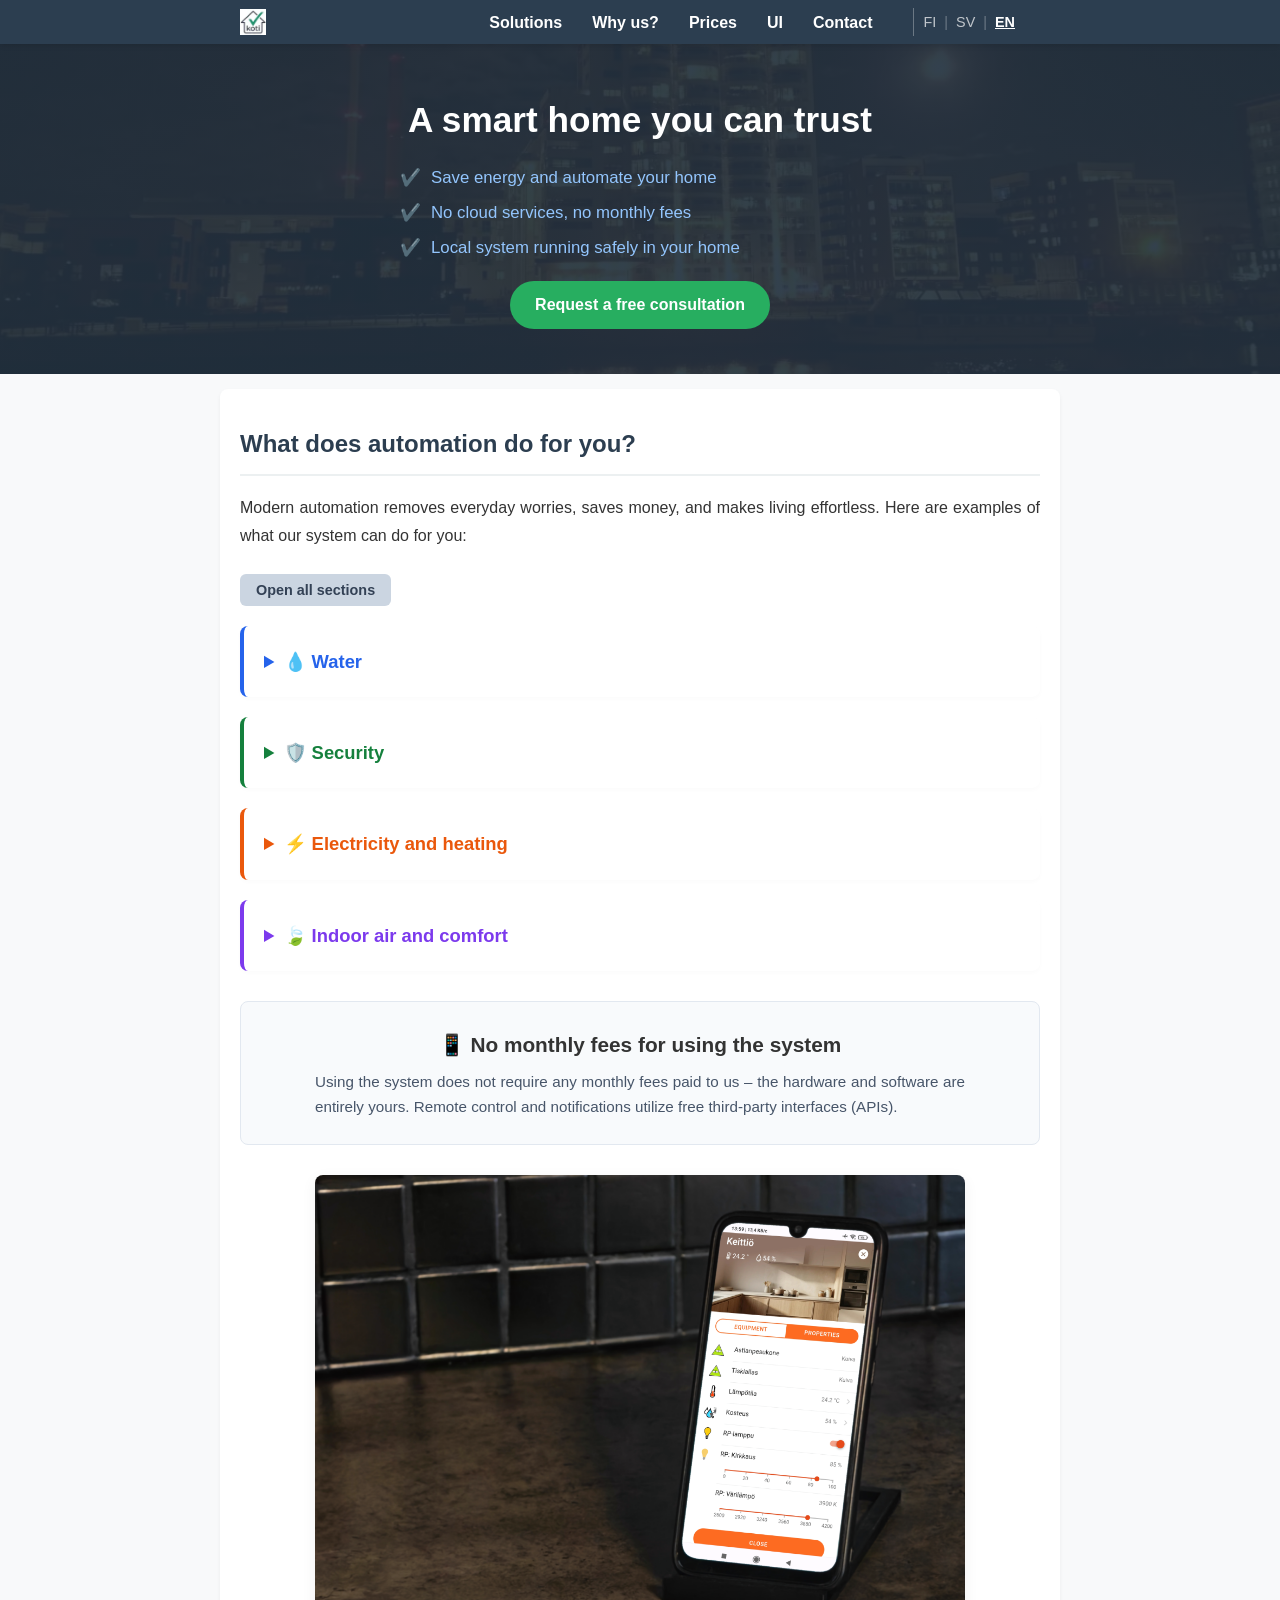
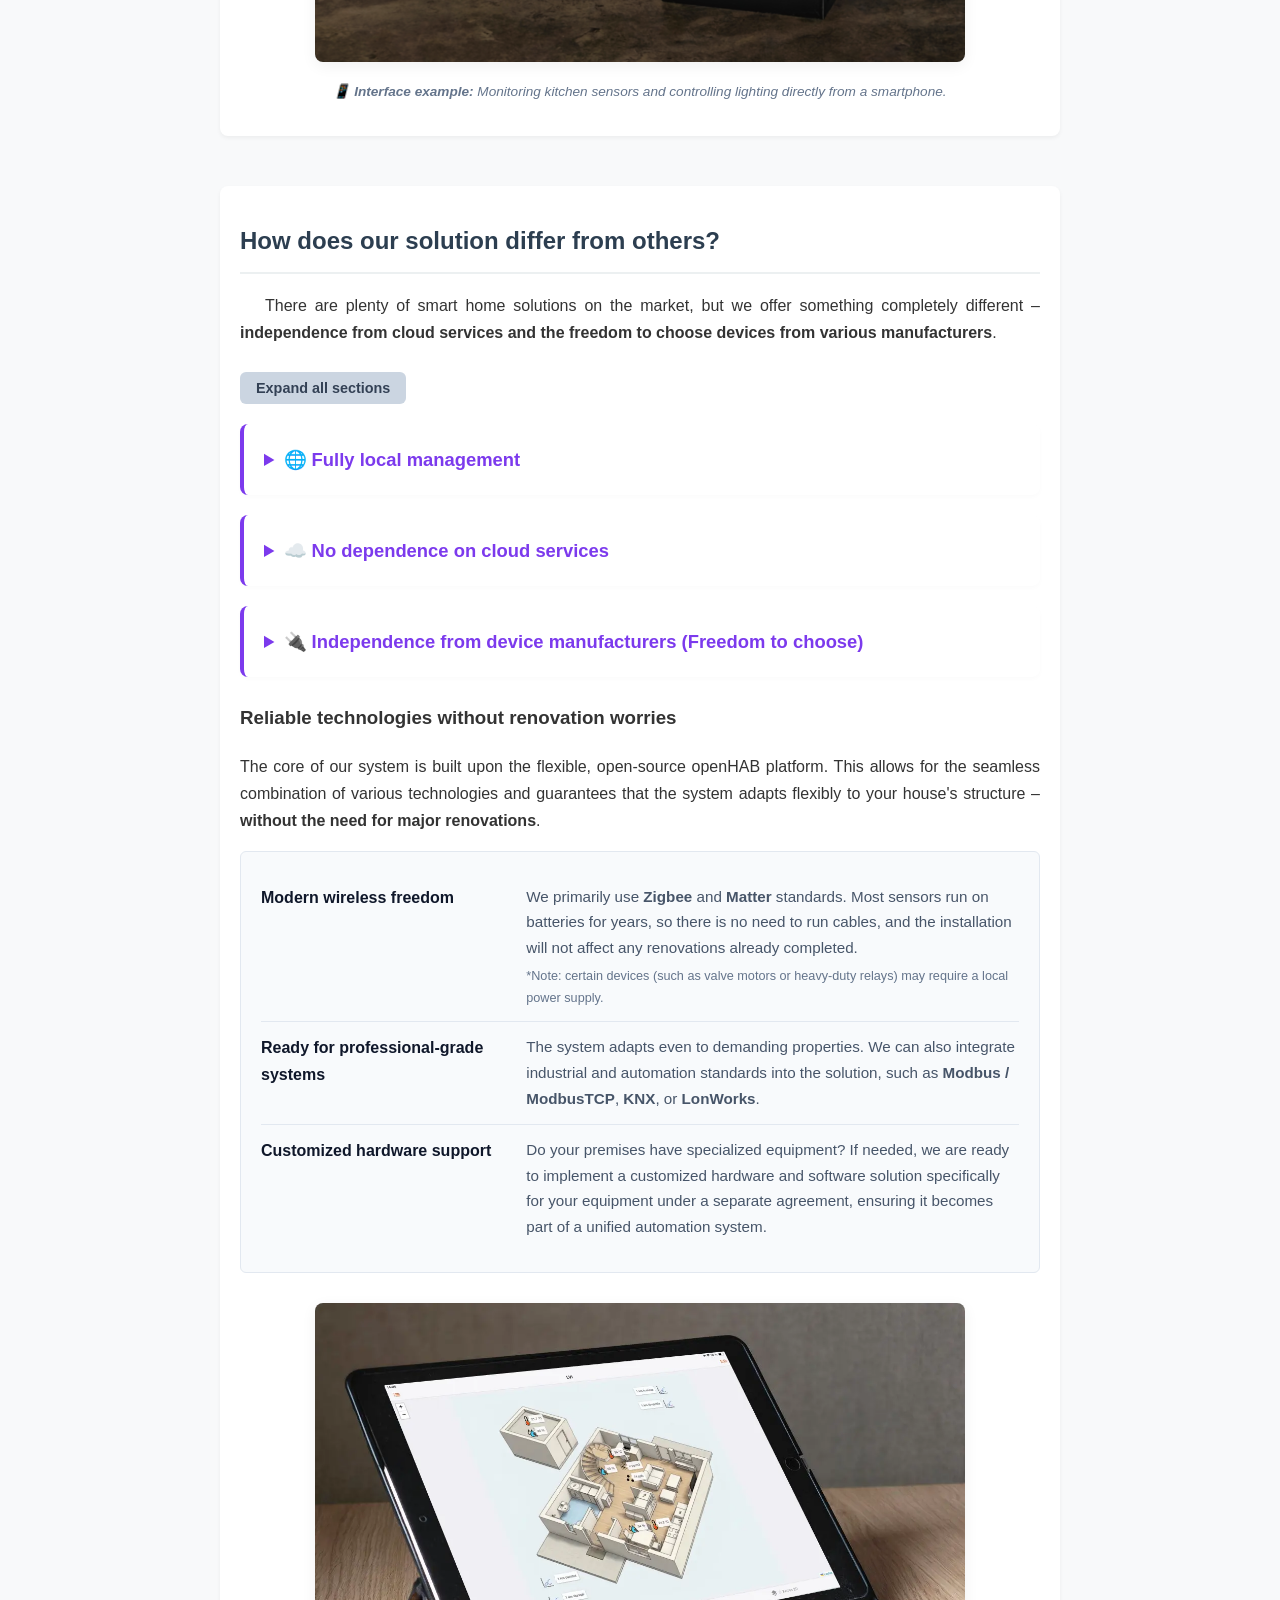
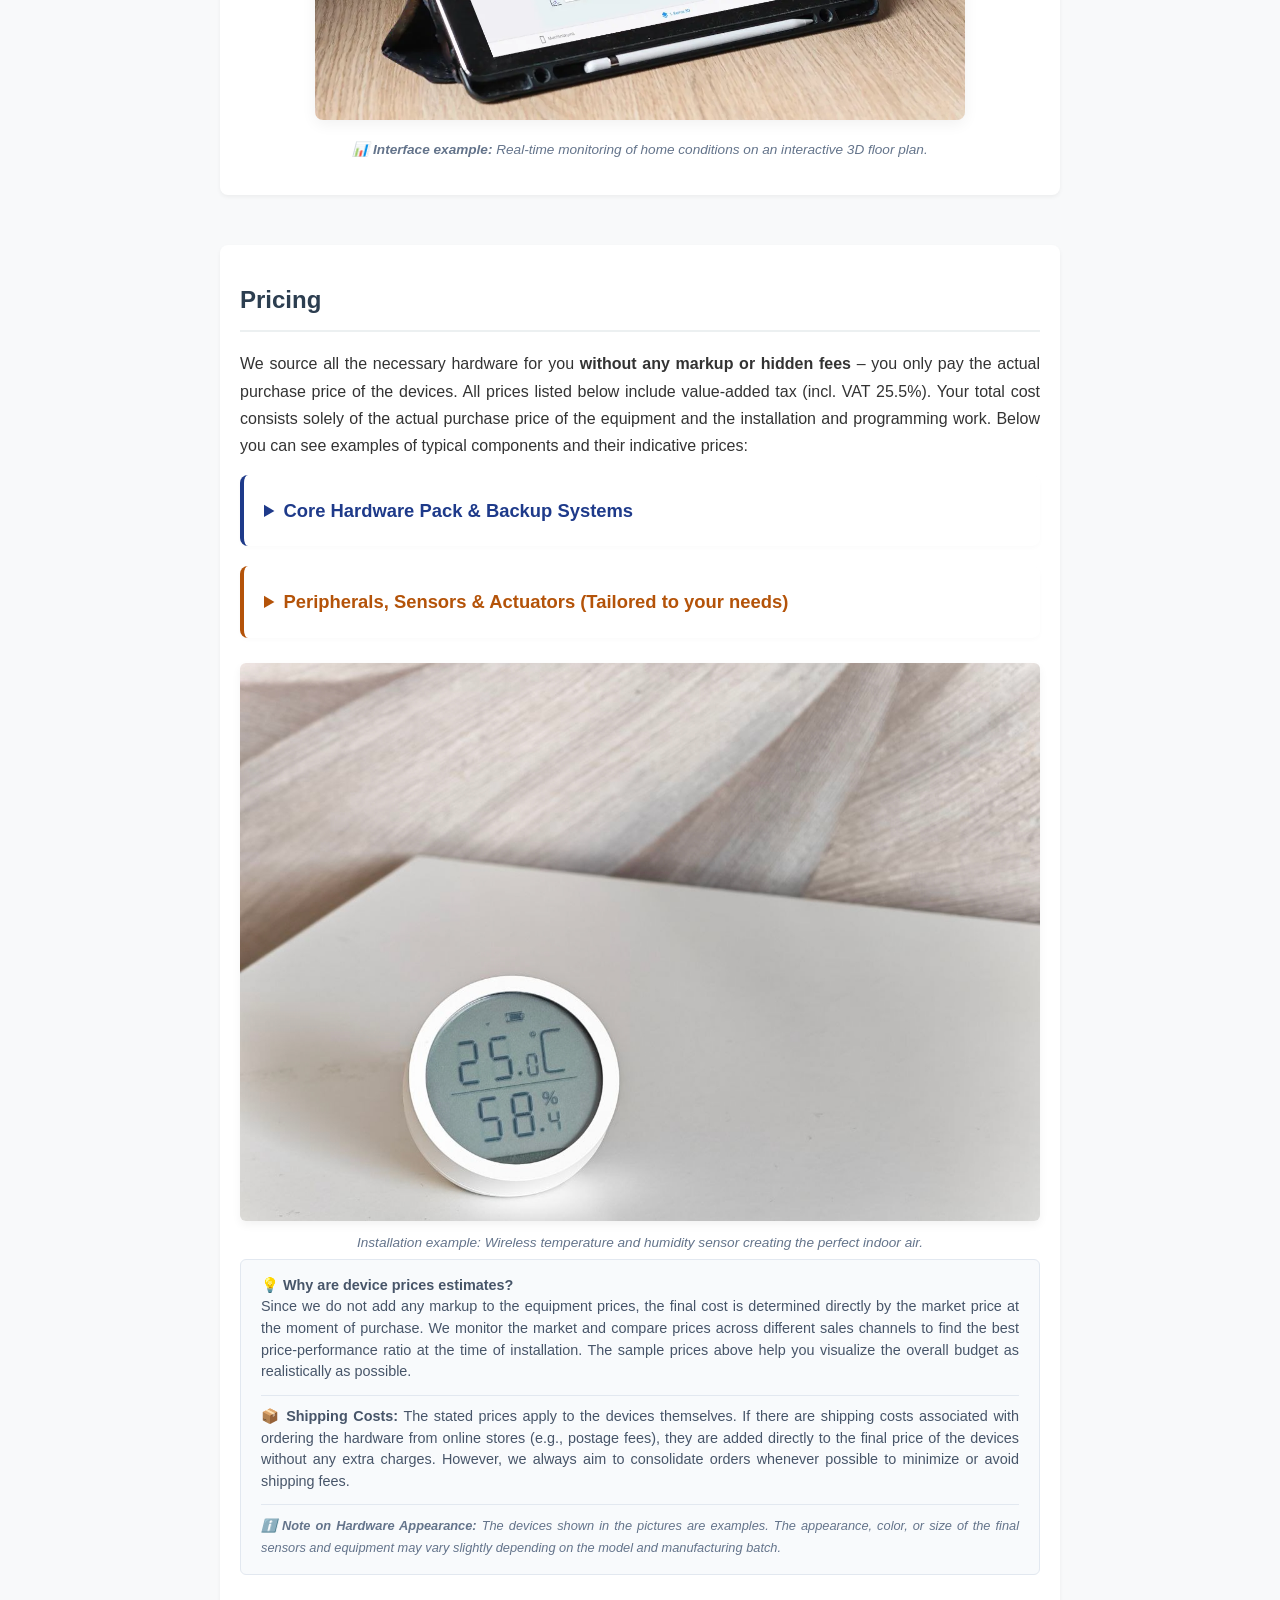
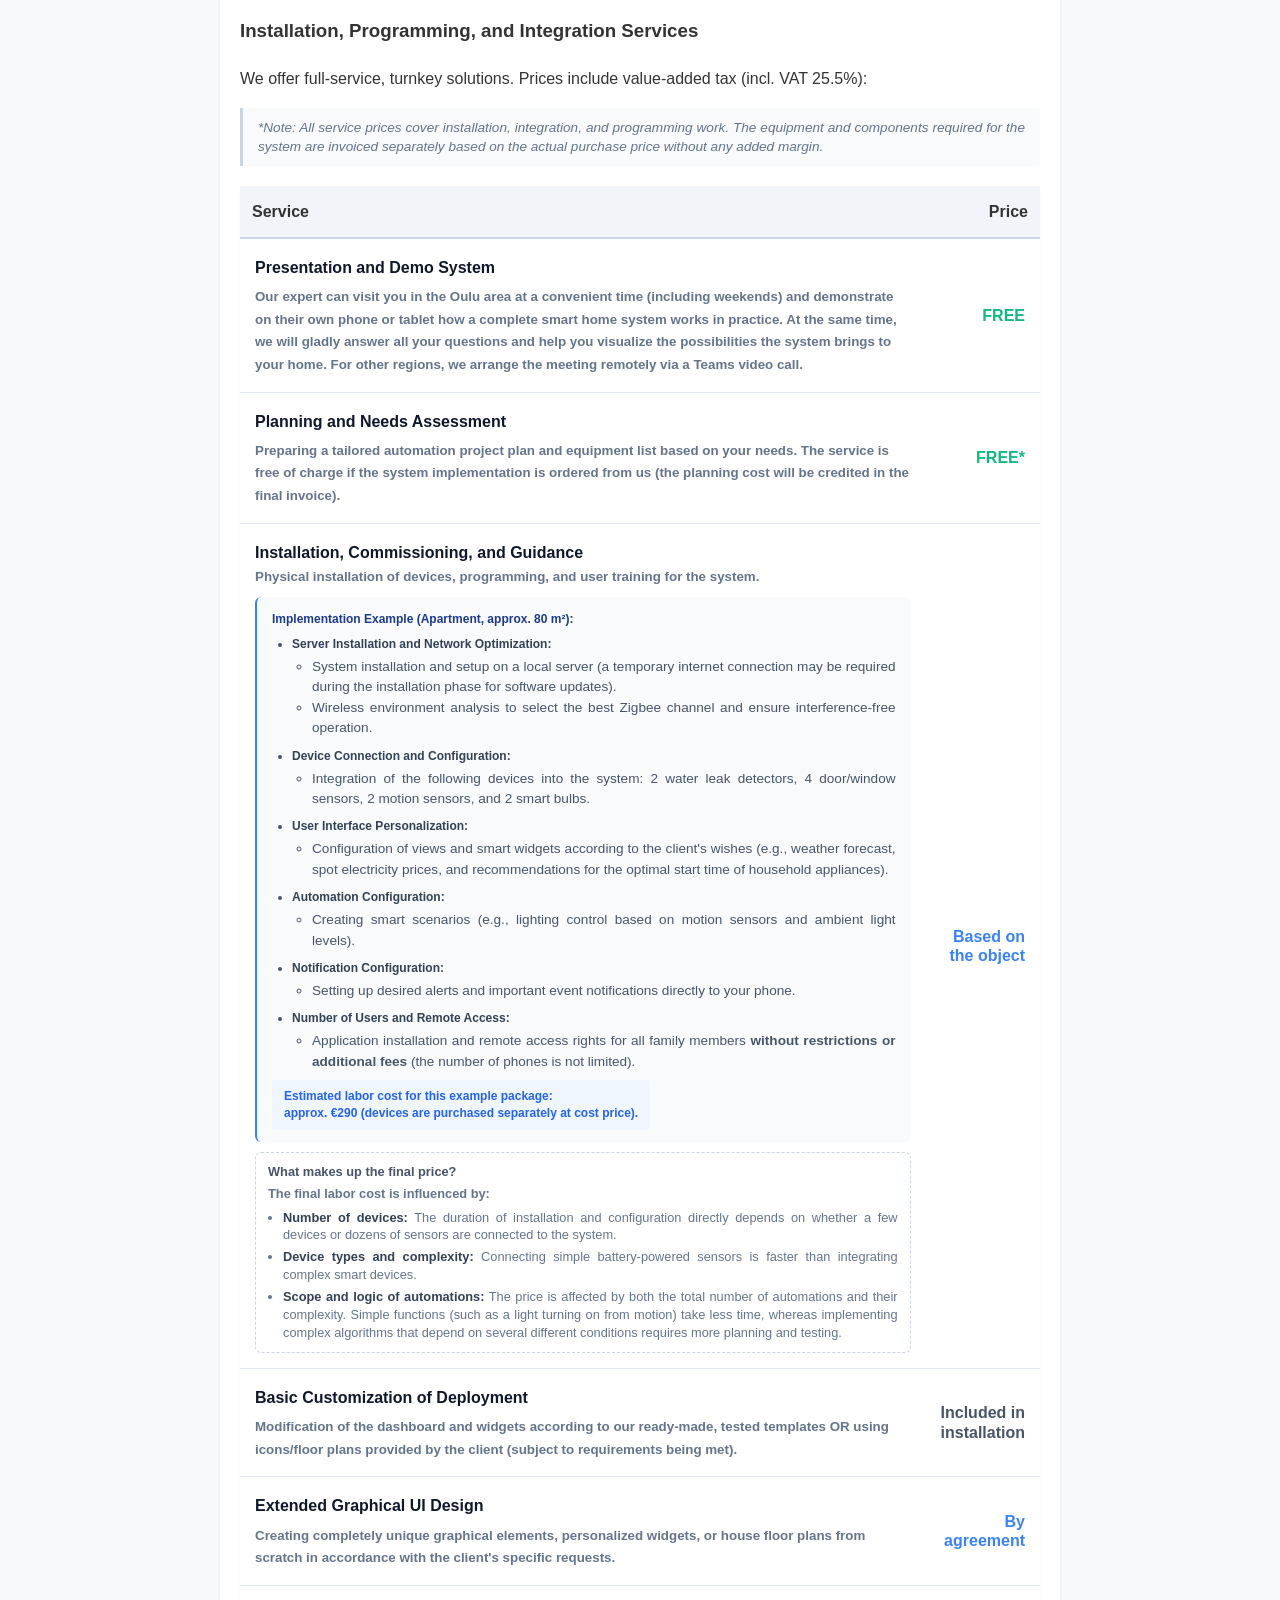
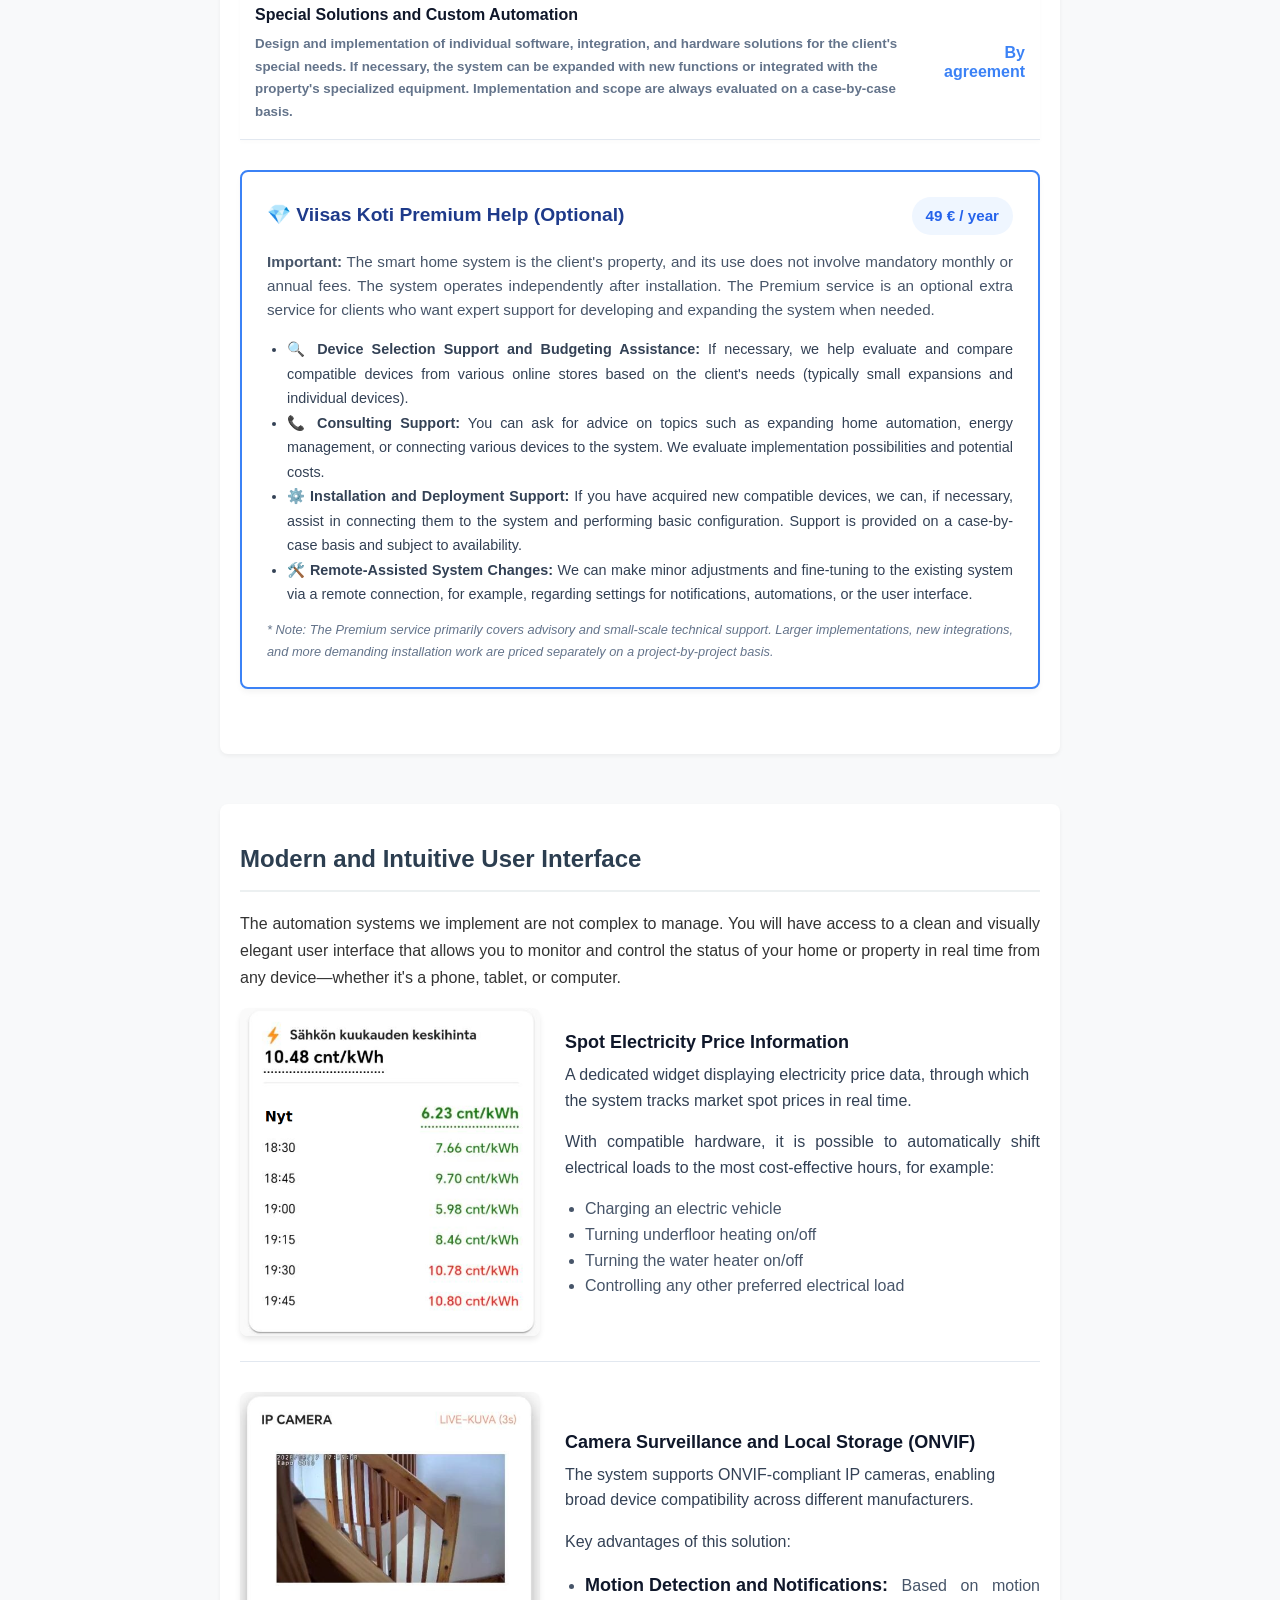
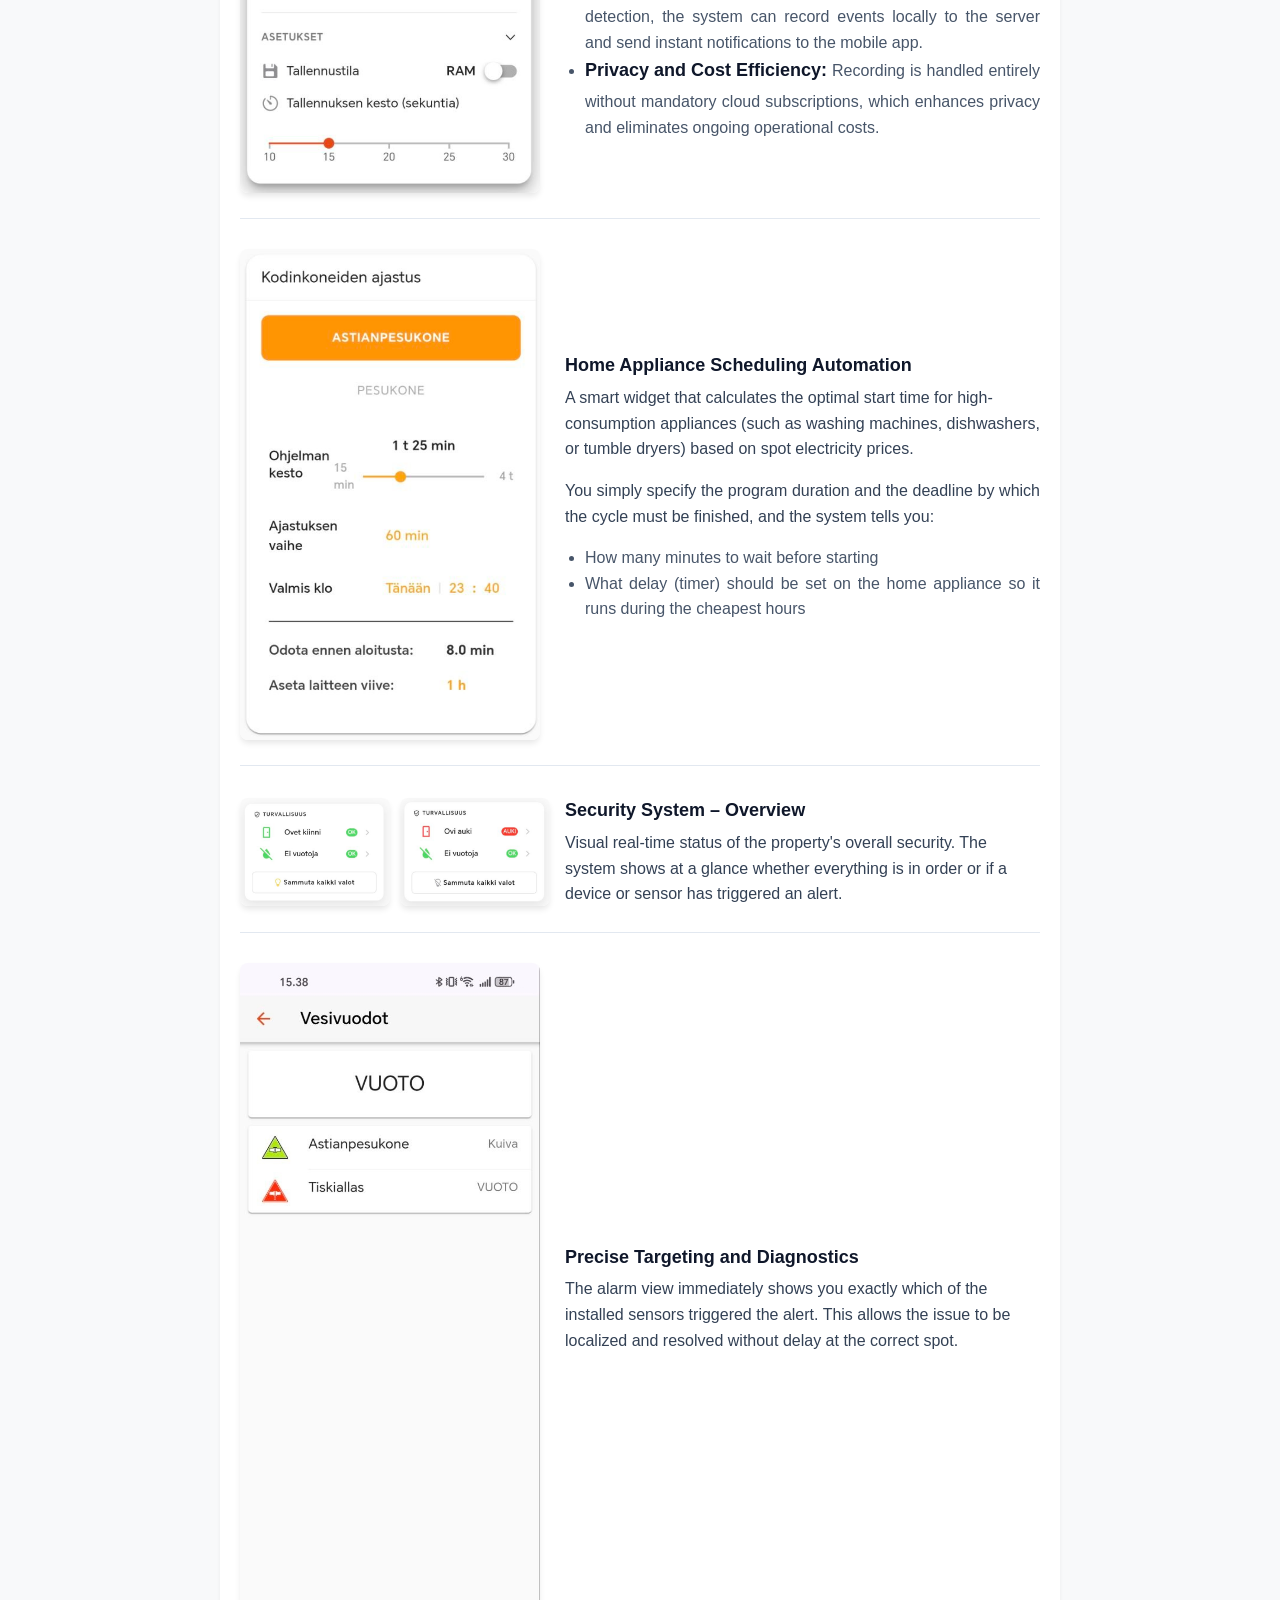
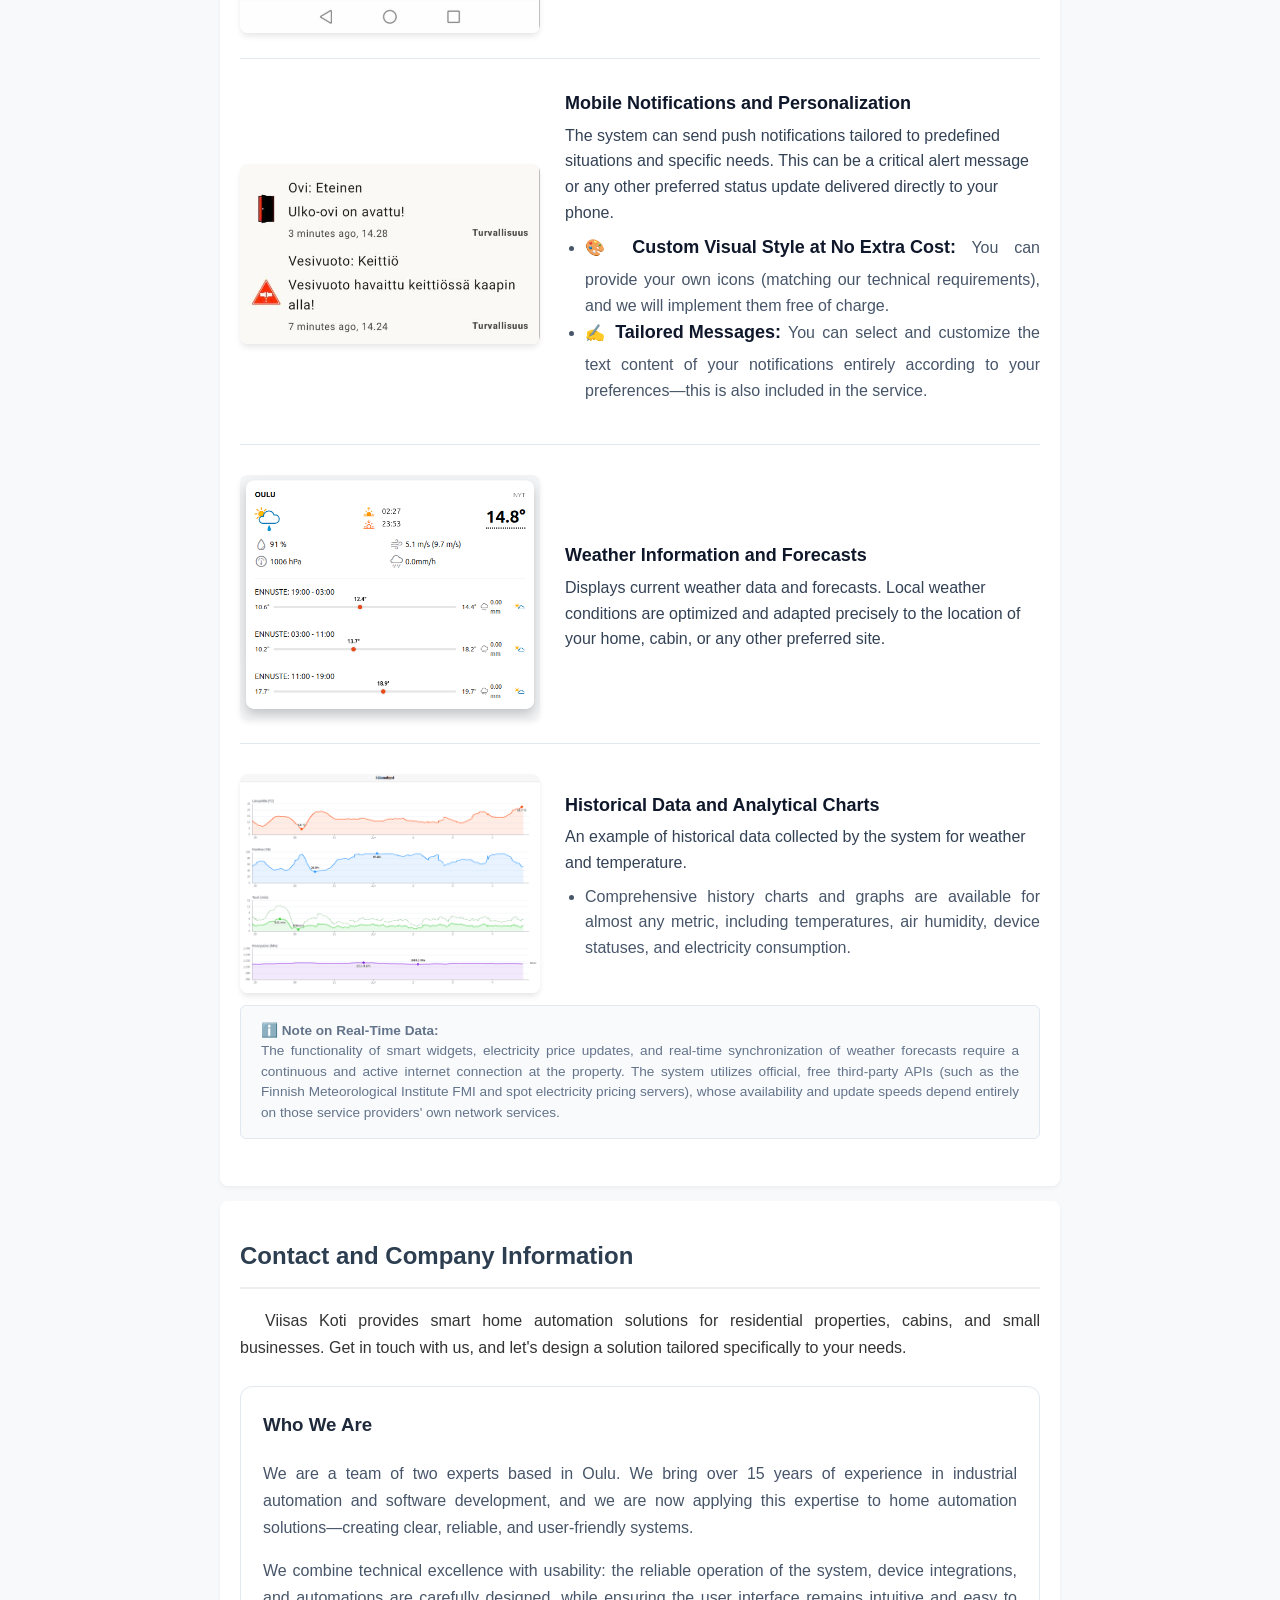
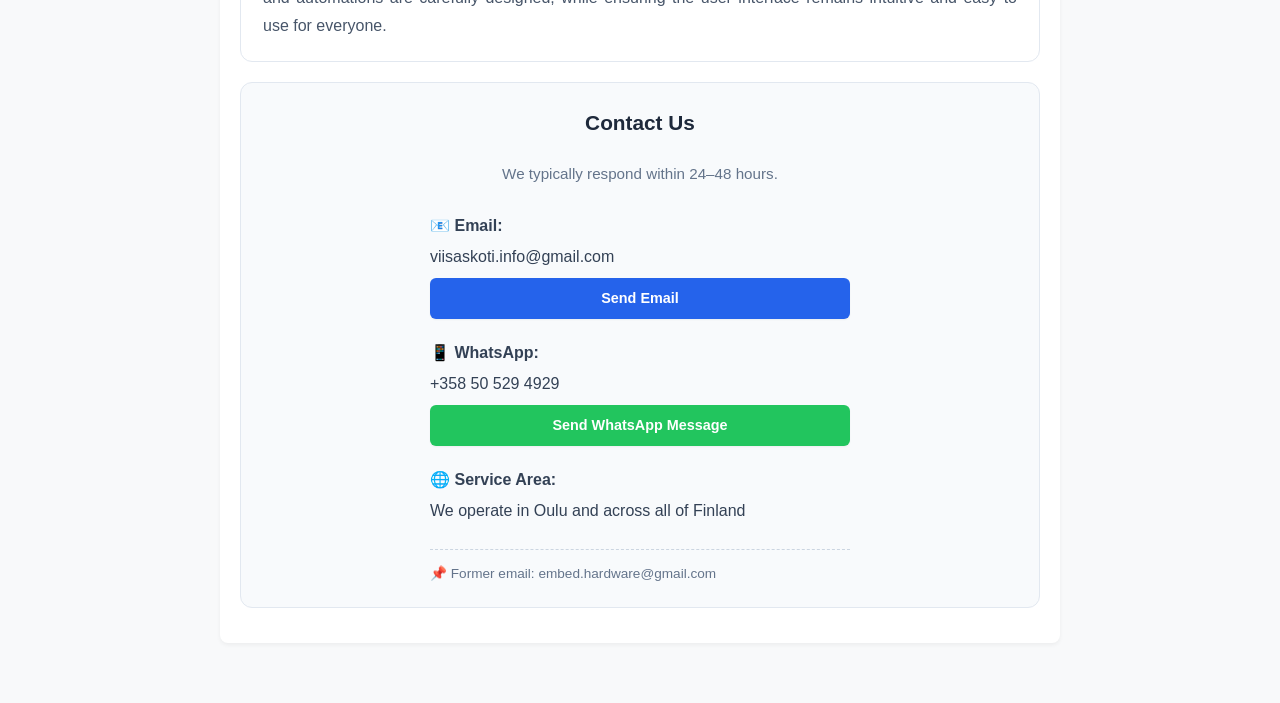
==== index_en.html @ b5204af8 "Update index_en.html update about climate, 1st section" ====
<!DOCTYPE html>
<html lang="en">
<head>
    <meta charset="UTF-8">
    <meta name="viewport" content="width=device-width, initial-scale=1.0">
    <title>Viisas Koti | Smart Home Automation without Monthly Fees</title>

    <!-- SEO: short description for Google search -->
    <meta name="description" content="Smart home without monthly fees. Home automation in Oulu: water leak alarms, camera surveillance, device control, and optimizations based on spot electricity prices.">
    
    <!-- SEO: Key word for search -->
    <meta name="keywords" content="smart home, home automation, Oulu, camera surveillance, water leak alarm, home security, spot price optimization, wireless smart home, home">
    <meta name="author" content="Viisas Koti">
    <meta name="robots" content="index, follow">

    <meta property="og:title" content="Viisas Koti | Local Home Automation">
    <meta property="og:description" content="Local home automation – cloud-free and without monthly fees.">
    <meta property="og:type" content="website">
    <meta property="og:url" content="https://viisaskoti.github.io/viisaskoti/index_en.html">
    <meta property="og:image" content="https://viisaskoti.github.io/viisaskoti/images/main_view.jpg">
    
    <!-- SEO: Main link -->
    <link rel="canonical" href="https://viisaskoti.github.io/viisaskoti/index_en.html">

    <!-- SEO: Language current page -->
    <link rel="alternate" hreflang="en" href="https://viisaskoti.github.io/viisaskoti/index_en.html" />

    <!-- External style sheet linking -->
    <link rel="stylesheet" href="style.css">

    <script type="application/ld+json">
    {
      "@context": "https://schema.org",
      "@type": "LocalBusiness",
      "name": "Viisas Koti",
      "url": "https://viisaskoti.github.io/viisaskoti/index_en.html",
      "email": "viisaskoti.info@gmail.com",
      "telephone": "+358505294929",
      "areaServed": "Finland",
      "address": {
        "@type": "PostalAddress",
        "addressLocality": "Oulu",
        "addressCountry": "FI"
      }
    }
    </script>

    
</head>
<!-- END HEAD SECTION -->
    
<body>

    <nav>
        <div class="nav-container">
                <!-- logo -->
                <a href="#hero-bg" class="logo">
                    <img src="images/logo.webp" alt="Viisas Koti">
                </a>
        
                <ul>
                    <!-- Current menu -->
                    <li><a href="#ongelmat">Solutions</a></li>
                    <li><a href="#miksi-me">Why us?</a></li>
                    <li><a href="#hinnasto">Prices</a></li>
                    <li><a href="#kayttoliittyma">UI</a></li>
                    <li><a href="#yhteystiedot">Contact</a></li>
                    
                    <li class="lang-switch">
                        <a href="index.html" class="lang-link" title="Suomi">FI</a>
                        <span style="color: rgba(255,255,255,0.3);">|</span>
                        <a href="index_sv.html" class="lang-link" title="Svenska">SV</a>
                        <span style="color: rgba(255,255,255,0.3);">|</span>
                        <a href="index_en.html" class="lang-link active" title="English">EN</a>
                    </li>
                </ul>
            </div>
    </nav>

    <div class="hero" id="hero-bg">
        <h1>A smart home you can trust</h1>
         
        <ul style="list-style: none; padding: 0; margin: 0 auto 20px auto; max-width: 480px; text-align: left; font-size: 1.05rem; color: #93c5fd; line-height: 1.6;">
            <li style="margin-bottom: 8px; display: flex; align-items: flex-start;">
                <span style="color: #38bdf8; margin-right: 10px;">✔️</span> 
                Save energy and automate your home
            </li>
            <li style="margin-bottom: 8px; display: flex; align-items: flex-start;">
                <span style="color: #38bdf8; margin-right: 10px;">✔️</span> 
                No cloud services, no monthly fees
            </li>
            <li style="margin-bottom: 8px; display: flex; align-items: flex-start;">
                <span style="color: #38bdf8; margin-right: 10px;">✔️</span> 
                Local system running safely in your home
            </li>
        </ul>

        <a href="#yhteystiedot" class="cta-button">Request a free consultation</a>
    </div>

<!-- SECTION Ratkaisut -->
<section id="ongelmat" style="margin-bottom: 50px;">
    <h2>What does automation do for you?</h2>
    
    <p style="margin-bottom: 25px;">Modern automation removes everyday worries, saves money, and makes living effortless. Here are examples of what our system can do for you:</p>
         
    <button class="toggle-all-btn" id="toggleAllBtn1" onclick="toggleSection1()">Open all sections</button>
    
    <details class="accordion-item border-red">
        <summary>💧 Water</summary>
        <div class="accordion-content">
            <ul style="margin: 0; padding-left: 20px; color: #475569; line-height: 1.6;">
                <li><strong>Leak alerts:</strong> You will receive an automatic notification on your phone if the system detects a water leak.</li>
                <li><strong>Automatic main shut-off:</strong> The system can close the main water valve in the event of a leak to minimize water damage, even if you are not at home.</li>
            </ul>
        </div>
    </details>

    <details class="accordion-item border-amber">
        <summary>🛡️ Security</summary>
        <div class="accordion-content">
            <ul style="margin: 0; padding-left: 20px; color: #475569; line-height: 1.6;">
                <li><strong>Access control:</strong> Real-time monitoring of door and window status, and automatic notifications to your phone in case of unauthorized opening.</li>
                <li><strong>Video surveillance:</strong> Smart motion detection and live video feed from the camera directly to your phone.</li>
            </ul>
        </div>
    </details>

    <details class="accordion-item border-emerald">
        <summary>⚡ Electricity and heating</summary>
        <div class="accordion-content">
            <ul style="margin: 0; padding-left: 20px; color: #475569; line-height: 1.6;">
                <li><strong>Spot price optimization:</strong> The system automatically schedules EV charging and appliance usage during the cheapest hours of the day.</li>
                <li><strong>Underfloor heating control:</strong> Smart heating adjustment (e.g., in the bathroom) based on electricity prices and humidity levels, without compromising on comfort.</li>
                <li><strong>Lighting automation:</strong> Lights turn on via motion detection only at dusk, and you can turn off all the lights in your home with a single press when leaving.</li>
                <li><strong>Consumption monitoring:</strong> View real-time electricity consumption for the entire property and individual appliances directly in the app.</li>
            </ul>
        </div>
    </details>

    <details class="accordion-item border-blue">
        <summary>🍃 Indoor air and comfort</summary>
        <div class="accordion-content">
            <ul style="margin: 0; padding-left: 20px; color: #475569; line-height: 1.6;">
                <li><strong>Air quality monitoring:</strong> The system continuously monitors your home's temperature, humidity, and air quality (such as CO2 and particulate matter).</li>
                <li><strong>Automatic ventilation:</strong> Your indoor climate always stays fresh and ideal by adjusting the ventilation or heat pumps for you.</li>
            </ul>
        </div>
    </details>

    <div style="background: #f8fafc; padding: 25px; border-radius: 8px; border: 1px solid #e2e8f0; margin-top: 30px; margin-bottom: 25px; text-align: center;">
        <span style="font-size: 1.3rem; display: block; margin-bottom: 8px;">📱 <strong>No monthly fees for using the system</strong></span>
            <p style="margin: 0 auto; max-width: 650px; color: #475569; font-size: 0.95rem; line-height: 1.6;">
                Using the system does not require any monthly fees paid to us – the hardware and software are entirely yours. Remote control and notifications utilize free third-party interfaces (APIs).
            </p>
    </div>

    <!-- A block with your actual smartphone photo -->
    <figure style="margin: 30px auto 0 auto; max-width: 650px; text-align: center;">
        <img class="section-img" 
            src="images/example_smartphonte_v02.webp" 
            alt="Smart home user interface on a phone" 
            style="display: block; width: 100%; height: auto; border-radius: 8px; box-shadow: 0 4px 15px rgba(0,0,0,0.06);">
            
            <figcaption style="margin-top: 10px; color: #64748b; font-size: 0.85rem; font-style: italic; line-height: 1.4;">
                📱 <strong>Interface example:</strong> Monitoring kitchen sensors and controlling lighting directly from a smartphone.
            </figcaption>
    </figure>
        
</section>

<!-- SECTION Edut -->
<section id="miksi-me" style="margin-bottom: 50px;">
    <h2>How does our solution differ from others?</h2>
    
    <p style="text-indent: 25px; margin-bottom: 25px;">There are plenty of smart home solutions on the market, but we offer something completely different – <strong>independence from cloud services and the freedom to choose devices from various manufacturers</strong>.</p>

    <button class="toggle-all-btn" id="toggleAllBtnSec2" onclick="toggleSection2()">Expand all sections</button>

    <!-- ACCORDIONS (All 3 important theses are fully preserved) -->
    <div id="section2-accordions" style="margin-bottom: 25px;">
         
        <details class="accordion-item border-blue">
            <summary>🌐 Fully local management</summary>
                <div class="accordion-content">
                    <p style="margin: 0; text-align: justify; text-indent: 25px;">
                        Our system runs directly inside your home without requiring an internet connection. The internet is only needed <strong>if</strong> you want the system to display the current weather at your cottage, fetch <strong>spot electricity prices</strong>, or if you are traveling and want to check on your home remotely.
                    </p>
                </div>
        </details>
         
        <details class="accordion-item border-blue">
            <summary>☁️ No dependence on cloud services</summary>
                <div class="accordion-content">
                    <!-- First paragraph: The problem with most systems -->
                    <p style="margin: 0 0 12px 0; text-align: justify; text-indent: 25px;">
                        Most modern systems operate through the cloud. For example, when you turn on an alarm, the command first goes through a foreign server. If the internet disconnects or the cloud service crashes, the system stops working.
                    </p>

                    <!-- Second paragraph: Our advantage -->
                    <p style="margin: 0; text-align: justify; text-indent: 25px;">
                        In our solution, all commands are executed locally inside your home in a completely offline mode. However, if needed, a <strong>secure remote connection</strong> can be configured for the system, implemented in full compliance with generally accepted cybersecurity practices.
                    </p>
                </div>
        </details>
         
        <details class="accordion-item border-blue">
            <summary>🔌 Independence from device manufacturers (Freedom to choose)</summary>
                <div class="accordion-content">
                    <!-- First paragraph: Freedom to choose brands -->
                    <p>
                        Our system does not tie you to one specific brand. You are free to buy, for example, a Philips smart bulb and pair it with a smart switch from another manufacturer – in our system, they will communicate with each other seamlessly.
                    </p>
                    <p>
                        The main criterion is that the devices support the open standards and technologies (such as Zigbee, Matter, or Wi-Fi) on which the system is built in your home. We are always happy to help you select the right and compatible devices.
                    </p>
                    <p style="margin-top: 10px;">
                        <strong>Do you already have Wi-Fi devices in use?</strong><br>
                        It is also possible to integrate existing Wi-Fi devices into our system. However, since there are many different Wi-Fi device manufacturers on the market, we are happy to check the compatibility of these devices on a case-by-case basis before starting the installation.
                    </p>
                </div>
        </details>
    </div> 

    <!-- TECHNOLOGICAL UNIT (Integrated openHAB, Zigbee and benefits table) -->
        <h3>Reliable technologies without renovation worries</h3>
        <p>
            The core of our system is built upon the flexible, open-source openHAB platform. This allows for the seamless combination of various technologies and guarantees that the system adapts flexibly to your house's structure – <strong>without the need for major renovations</strong>.
        </p>

        <div class="ui-info-note">
                <table class="responsive-card-table">
                    <tbody>
                        <tr>
                            <td style="width: 35%;">Modern wireless freedom</td>
                            <td style="color: #475569; font-size: 0.95rem;">
                                We primarily use <strong>Zigbee</strong> and <strong>Matter</strong> standards. Most sensors run on batteries for years, so there is no need to run cables, and the installation will not affect any renovations already completed. 
                                <br><small style="color: #64748b; display: block; margin-top: 5px;">*Note: certain devices (such as valve motors or heavy-duty relays) may require a local power supply.</small>
                            </td>
                        </tr>
                        
                        <tr>
                            <td>Ready for professional-grade systems</td>
                            <td style="color: #475569; font-size: 0.95rem;">
                                The system adapts even to demanding properties. We can also integrate industrial and automation standards into the solution, such as <strong>Modbus / ModbusTCP</strong>, <strong>KNX</strong>, or <strong>LonWorks</strong>.
                            </td>
                        </tr>
                        
                        <tr>
                            <td>Customized hardware support</td>
                            <td style="color: #475569; font-size: 0.95rem;">
                                Do your premises have specialized equipment? If needed, we are ready to implement a customized hardware and software solution specifically for your equipment under a separate agreement, ensuring it becomes part of a unified automation system.
                            </td>
                        </tr>
                    </tbody>
                </table>
        </div>

    <!-- A block with your actual photo of the tablet -->
    <figure style="margin: 30px auto 0 auto; max-width: 650px; text-align: center;">
        <img class="section-img" 
             src="images/example_tab_edit_v02.webp" 
             alt="Smart home 3D floor plans and user interface on a tablet" 
             style="display: block; width: 100%; height: auto; border-radius: 8px; box-shadow: 0 4px 15px rgba(0,0,0,0.06);">
        
        <figcaption style="margin-top: 10px; color: #64748b; font-size: 0.85rem; font-style: italic; line-height: 1.4;">
            📊 <strong>Interface example:</strong> Real-time monitoring of home conditions on an interactive 3D floor plan.
        </figcaption>
    </figure>
    
</section>

<section id="hinnasto" style="margin-bottom: 50px;">
    <h2>Pricing</h2>
    
    <p>We source all the necessary hardware for you <strong>without any markup or hidden fees</strong> – you only pay the actual purchase price of the devices. 
        All prices listed below include value-added tax (incl. VAT 25.5%). 
        Your total cost consists solely of the actual purchase price of the equipment and the installation and programming work. 
        Below you can see examples of typical components and their indicative prices:
    </p>
    
    <details class="accordion-item border-price-core">
        <summary>Core Hardware Pack & Backup Systems</summary>
        <div class="accordion-content">
            <table class="responsive-card-table">
                <thead>
                    <tr style="background-color: #f1f5f9; border-bottom: 2px solid #cbd5e1; text-align: left;">
                        <th style="padding: 12px; font-weight: 600;">Image</th>
                        <th style="padding: 12px; font-weight: 600;">Device</th>
                        <th style="padding: 12px; font-weight: 600; text-align: right;">Estimated Price</th>
                    </tr>
                </thead>
                <tbody>
                    <tr>
                        <td style="padding: 12px; width: 80px;"><img src="images/oh_server.svg" alt="Server" style="width: 60px; height: 60px; object-fit: cover; border-radius: 4px;"></td>

                        <td style="padding: 12px;">
                            <strong>Server (ready package)</strong><br>
                            <small style="color: #64748b; display: block; margin-bottom: 8px; line-height: 1.5;">
                                The brains of the system, running entirely locally. Includes processor, memory, and hard drive.
                            </small>
                            <div style="font-size: 0.8rem; color: #64748b; font-style: italic; line-height: 1.4; margin-top: 6px;">
                                *If you already have a suitable computer (minimum CPU, 4 GB RAM, 64 GB storage), we can install the system on it. This saves you the purchase cost of new hardware.
                            </div>
                            <div style="font-size: 0.78rem; color: #475569; line-height: 1.35; margin-top: 8px; padding-top: 6px; border-top: 1px dashed #e2e8f0;">
                                ℹ️ <strong>Installation requirement:</strong> The server requires a continuous connection to the local network (Ethernet/Wi-Fi) and one free USB port for the coordinator.
                            </div>
                        </td>
                        
                        <td style="padding: 12px; text-align: right; font-weight: 600; color: #3b82f6; vertical-align: top; white-space: nowrap;">
                            Approx. €350
                        </td>
                    </tr>

                    <tr>
                        <td style="padding: 12px; width: 80px;"><img src="images/coordinator.png" alt="Coordinator" style="width: 60px; height: 60px; object-fit: cover; border-radius: 4px;"></td>
                        <td style="padding: 12px;">
                            <strong>Zigbee Coordinator (USB dongle)</strong><br>
                            <small style="color: #64748b; display: block; margin-bottom: 8px; line-height: 1.5;">
                                An essential device that creates a local wireless network to connect wireless hardware and create various automation scenarios.
                            </small>
                            <div style="font-size: 0.8rem; color: #64748b; font-style: italic; line-height: 1.4; margin-top: 6px;">
                                This device creates its own smart home network (Zigbee/Thread) – it does not overload or depend on your regular home Wi-Fi connection.
                            </div>
                        </td>
                        <td style="padding: 12px; text-align: right; font-weight: 600; color: #3b82f6; vertical-align: top; white-space: nowrap;">
                            Approx. €35
                        </td>
                    </tr>

                    <tr>
                        <td style="padding: 12px; width: 80px;"><img src="images/ups.png" alt="UPS" style="width: 60px; height: 60px; object-fit: cover; border-radius: 4px;"></td>
                        <td style="padding: 12px;">
                            <strong>UPS Uninterruptible Power Supply (Optional)</strong><br>
                            <small style="color: #64748b; display: block; margin-bottom: 5px;">
                                Ensures the continuous operation of the central unit during brief power outages and protects the hardware from power surges.
                            </small>
                        </td>
                        <td style="padding: 12px; text-align: right; font-weight: 600; color: #3b82f6; vertical-align: top; white-space: nowrap;">
                            Approx. €120
                        </td>
                    </tr>

                    <tr>
                        <td style="padding: 12px; width: 80px;"><img src="images/router.png" alt="Router" style="width: 60px; height: 60px; object-fit: cover; border-radius: 4px;"></td>
                        <td style="padding: 12px;">
                            <strong>4G/5G Router with Backup Connection (Optional)</strong><br>
                            <small style="color: #64748b; display: block; margin-bottom: 5px;">
                                A mobile network router that functions either as the home's primary internet connection or as an automatic backup channel if the fixed network goes down.
                            </small>
                            <div style="font-size: 0.85rem; color: #475569; background: #f8fafc; padding: 10px; border-radius: 6px; border-left: 2px solid #cbd5e1; margin-top: 5px;">
                                <span style="font-weight: 600;">Fault tolerance:</span> If the fixed internet cuts out, the system can switch to using a SIM-card backup connection, ensuring you still receive important notifications and maintain <strong>remote access to the system via your phone</strong>.
                            </div>
                        </td>
                        <td style="padding: 12px; text-align: right; font-weight: 600; color: #3b82f6; vertical-align: top; white-space: nowrap;">
                            Approx. €80 - €150
                        </td>
                    </tr>
                </tbody>
            </table>
        </div>
    </details>

    <details class="accordion-item border-price-sensors">
        <summary>Peripherals, Sensors & Actuators (Tailored to your needs)</summary>
        <div class="accordion-content">
            <table class="responsive-card-table">
                <thead>
                    <tr style="background-color: #f1f5f9; border-bottom: 2px solid #cbd5e1; text-align: left;">
                        <th style="padding: 12px; font-weight: 600;">Image</th>
                        <th style="padding: 12px; font-weight: 600;">Device</th>
                        <th style="padding: 12px; font-weight: 600; text-align: right;">Estimated Price</th>
                    </tr>
                </thead>
                <tbody>
                    <tr>
                        <td style="padding: 12px; width: 80px;"><img src="images/socket_16A.jpg" alt="Smart Plug" style="width: 60px; height: 60px; object-fit: cover; border-radius: 4px;"></td>
                        <td style="padding: 12px;">
                            <strong>Smart Plug, 16A</strong><br>
                            <small style="color: #64748b; display: block; margin-bottom: 5px;">Load management and energy consumption tracking.</small>
                            <div style="font-size: 0.85rem; color: #475569; background: #f8fafc; padding: 10px; border-radius: 6px; border-left: 2px solid #cbd5e1; margin-top: 5px;">
                                Suitable for max. 3.6 kW loads. Allows load switching control based on spot electricity prices.
                            </div>
                        </td>
                        <td style="padding: 12px; text-align: right; font-weight: 600; color: #3b82f6; vertical-align: top; white-space: nowrap;">
                            Approx. €20<br>
                            <small style="font-weight: normal; color: #64748b; font-size: 0.8rem;">per pcs</small>
                        </td>
                    </tr>
                    
                    <tr>
                        <td style="padding: 12px; width: 80px;"><img src="images/motion_sensor.jpg" alt="Motion Sensor" style="width: 60px; height: 60px; object-fit: cover; border-radius: 4px;"></td>
                        <td style="padding: 12px;">
                            <strong>Motion and Illuminance Sensor</strong><br>
                            <small style="color: #64748b; display: block; margin-bottom: 5px;">For automation and home security.</small>
                            <div style="font-size: 0.85rem; color: #475569; background: #f8fafc; padding: 10px; border-radius: 6px; border-left: 2px solid #cbd5e1; margin-top: 5px;">
                                Automatic control of lighting or other execution devices based on motion detection and ambient light levels.
                            </div>
                        </td>
                        <td style="padding: 12px; text-align: right; font-weight: 600; color: #3b82f6; vertical-align: top; white-space: nowrap;">
                            Approx. €25<br>
                            <small style="font-weight: normal; color: #64748b; font-size: 0.8rem;">per pcs</small>
                        </td>
                    </tr>

                    <tr>
                        <td style="padding: 12px; width: 80px;"><img src="images/water_leak.jpg" alt="Water Leak Sensor" style="width: 60px; height: 60px; object-fit: cover; border-radius: 4px;"></td>
                        <td style="padding: 12px;">
                            <strong>Water Leak Detector (Sensor)</strong><br>
                            <small style="color: #64748b; display: block; margin-bottom: 5px;">Preventative protection against water damage.</small>
                            <div style="font-size: 0.85rem; color: #475569; background: #f8fafc; padding: 10px; border-radius: 6px; border-left: 2px solid #cbd5e1; margin-top: 5px;">
                                When the sensor detects a leak, the system sends a notification. With compatible hardware, the system can also close the main water valve automatically.
                            </div>
                        </td>
                        <td style="padding: 12px; text-align: right; font-weight: 600; color: #3b82f6; vertical-align: top; white-space: nowrap;">
                            Approx. €25<br>
                            <small style="font-weight: normal; color: #64748b; font-size: 0.8rem;">per pcs</small>
                        </td>
                    </tr>

                    <tr>
                        <td style="padding: 12px; width: 80px;"><img src="images/lamp_e27.jpg" alt="Smart Bulb E27" style="width: 60px; height: 60px; object-fit: cover; border-radius: 4px;"></td>
                        <td style="padding: 12px;">
                            <strong>Smart Bulb, E27 base</strong><br>
                            <small style="color: #64748b; display: block; margin-bottom: 5px;">Smart lighting control and ambience creation.</small>
                            <div style="font-size: 0.85rem; color: #475569; background: #f8fafc; padding: 10px; border-radius: 6px; border-left: 2px solid #cbd5e1; margin-top: 5px;">
                                Adjust brightness (dimming) and color temperature from warm to cool white depending on the situation.
                            </div>
                        </td>
                        <td style="padding: 12px; text-align: right; font-weight: 600; color: #3b82f6; vertical-align: top; white-space: nowrap;">
                            Approx. €15<br>
                            <small style="font-weight: normal; color: #64748b; font-size: 0.8rem;">per pcs</small>
                        </td>
                    </tr>

                    <tr>
                        <td style="padding: 12px; width: 80px;"><img src="images/lamp_gu10.jpg" alt="Smart Bulb GU10" style="width: 60px; height: 60px; object-fit: cover; border-radius: 4px;"></td>
                        <td style="padding: 12px;">
                            <strong>Smart Bulb, GU10 base</strong><br>
                            <small style="color: #64748b; display: block; margin-bottom: 5px;">Control spotlights and recessed downlights.</small>
                            <div style="font-size: 0.85rem; color: #475569; background: #f8fafc; padding: 10px; border-radius: 6px; border-left: 2px solid #cbd5e1; margin-top: 5px;">
                                Adjust brightness (dimming) and color temperature from warm to cool white depending on the situation.
                            </div>
                        </td>
                        <td style="padding: 12px; text-align: right; font-weight: 600; color: #3b82f6; vertical-align: top; white-space: nowrap;">
                            Approx. €20<br>
                            <small style="font-weight: normal; color: #64748b; font-size: 0.8rem;">per pcs</small>
                        </td>
                    </tr>

                    <tr>
                        <td style="padding: 12px; width: 80px;"><img src="images/lamp_e14.jpg" alt="Smart Bulb E14" style="width: 60px; height: 60px; object-fit: cover; border-radius: 4px;"></td>
                        <td style="padding: 12px;">
                            <strong>Smart Bulb, E14 base</strong><br>
                            <small style="color: #64748b; display: block; margin-bottom: 5px;">Smart control for smaller fixtures and candle bulbs.</small>
                            <div style="font-size: 0.85rem; color: #475569; background: #f8fafc; padding: 10px; border-radius: 6px; border-left: 2px solid #cbd5e1; margin-top: 5px;">
                                Adjust brightness (dimming) and color temperature from warm to cool white depending on the situation.
                            </div>
                        </td>
                        <td style="padding: 12px; text-align: right; font-weight: 600; color: #3b82f6; vertical-align: top; white-space: nowrap;">
                            Approx. €15<br>
                            <small style="font-weight: normal; color: #64748b; font-size: 0.8rem;">per pcs</small>
                        </td>
                    </tr>

                    <tr>
                        <td style="padding: 12px; width: 80px;"><img src="images/temp_humidity_sensor.jpg" alt="Temperature and Humidity Sensor with LCD Display" style="width: 60px; height: 60px; object-fit: cover; border-radius: 4px;"></td>
                        <td style="padding: 12px;">
                            <strong>Temperature and Humidity Sensor with LCD Display</strong><br>
                            <small style="color: #64748b; display: block; margin-bottom: 5px;">For room air and microclimate monitoring.</small>
                            <div style="font-size: 0.85rem; color: #475569; background: #f8fafc; padding: 10px; border-radius: 6px; border-left: 2px solid #cbd5e1; margin-top: 5px;">
                                Allows room temperature and humidity tracking. With compatible devices, this data can be used to automatically adjust heating or ventilation.
                            </div>
                        </td>
                        <td style="padding: 12px; text-align: right; font-weight: 600; color: #3b82f6; vertical-align: top; white-space: nowrap;">
                            Approx. €20<br>
                            <small style="font-weight: normal; color: #64748b; font-size: 0.8rem;">per pcs</small>
                        </td>
                    </tr>
                </tbody>
            </table>
        </div>
    </details>

        <figure style="margin: 25px auto; max-width: 800px; text-align: center;">
            <img class="section-img" src="images/background_temp_sensor.jpg" alt="Installation example: Wireless temperature and humidity sensor" style="display: block; margin: 0 auto; width: 100%; height: auto; border-radius: 6px; box-shadow: 0 4px 10px rgba(0,0,0,0.05);">
            <figcaption style="margin-top: 10px; color: #64748b; font-size: 0.85rem; font-style: italic;">
                Installation example: Wireless temperature and humidity sensor creating the perfect indoor air.
            </figcaption>
        </figure>
               
        <div style="background: #f8fafc; padding: 15px 20px; border-radius: 6px; border: 1px solid #e2e8f0; margin-top: -20px; margin-bottom: 40px;">
            <p style="margin: 0 0 12px 0; color: #475569; font-size: 0.9rem; line-height: 1.5;">
                    💡 <strong>Why are device prices estimates?</strong><br>
                    Since we do not add any markup to the equipment prices, the final cost is determined directly by the market price at the moment of purchase. 
                    We monitor the market and compare prices across different sales channels to find the best price-performance ratio at the time of installation. 
                    The sample prices above help you visualize the overall budget as realistically as possible.
                </p>
                    
            <p style="margin: 0 0 12px 0; color: #475569; font-size: 0.9rem; line-height: 1.5; border-top: 1px solid #e2e8f0; padding-top: 10px;">
                    📦 <strong>Shipping Costs:</strong> The stated prices apply to the devices themselves. If there are shipping costs associated with ordering the hardware from online stores (e.g., postage fees), they are added directly to the final price of the devices without any extra charges. However, we always aim to consolidate orders whenever possible to minimize or avoid shipping fees.
                </p>
                    
            <p style="margin: 0; color: #64748b; font-size: 0.8rem; font-style: italic; border-top: 1px solid #e2e8f0; padding-top: 10px;">
                    ℹ️ <strong>Note on Hardware Appearance:</strong> The devices shown in the pictures are examples. The appearance, color, or size of the final sensors and equipment may vary slightly depending on the model and manufacturing batch.
                </p>
        </div>

    <h3>Installation, Programming, and Integration Services</h3>
        
        <p style="margin-bottom: 15px;">We offer full-service, turnkey solutions. Prices include value-added tax (incl. VAT 25.5%):</p>
                            
        <p style="font-size: 0.85rem; color: #64748b; font-style: italic; background: #f8fafc; padding: 10px 15px; border-left: 3px solid #cbd5e1; margin: 0 0 20px 0; border-radius: 0 4px 4px 0; line-height: 1.4;">
            *Note: All service prices cover installation, integration, and programming work. The equipment and components required for the system are invoiced separately based on the actual purchase price without any added margin.
        </p>
                        
            <!-- 1. Add class responsive-card-table -->
            <table class="responsive-card-table" style="width: 100%; border-collapse: collapse; background: #fff; box-shadow: 0 2px 5px rgba(0,0,0,0.02); margin-bottom: 25px;">
                <thead>
                    <tr style="background-color: #f1f5f9; border-bottom: 2px solid #cbd5e1; text-align: left;">
                        <th style="padding: 12px; font-weight: 600;">Service</th>
                        <th style="padding: 12px; font-weight: 600; text-align: right;">Price</th>
                    </tr>
                </thead>
                <tbody>
                    <tr style="border-bottom: 1px solid #e2e8f0;">
                        <td style="padding: 15px;">
                            <strong>Presentation and Demo System</strong><br>
                            <small style="color: #64748b; display: block; margin-top: 5px;">
                                Our expert can visit you in the Oulu area at a convenient time (including weekends) and demonstrate on their own phone or 
                                tablet how a complete smart home system works in practice. At the same time, we will gladly answer all your questions and help you visualize 
                                the possibilities the system brings to your home. For other regions, we arrange the meeting remotely via a Teams video call.
                            </small>
                        </td>
                        <td style="padding: 15px; text-align: right; color: #10b981; font-weight: bold; vertical-align: middle;">
                            FREE
                        </td>
                    </tr>
                                
                    <tr style="border-bottom: 1px solid #e2e8f0;">
                        <td style="padding: 15px;">
                            <strong>Planning and Needs Assessment</strong><br>
                            <small style="color: #64748b; display: block; margin-top: 5px;">
                                Preparing a tailored automation project plan and equipment list based on your needs. The service is free of charge if the system implementation is ordered from us (the planning cost will be credited in the final invoice).
                            </small>
                        </td>
                        <td style="padding: 15px; text-align: right; color: #10b981; font-weight: bold; vertical-align: middle;">
                            FREE*
                        </td>
                    </tr>
                                
                    <tr style="border-bottom: 1px solid #e2e8f0;">
                        <td style="padding: 15px;">
                            <strong>Installation, Commissioning, and Guidance</strong><br>
                            <small style="color: #64748b; display: block; margin-bottom: 8px;">Physical installation of devices, programming, and user training for the system.</small>
                                        
                            <div style="font-size: 0.75rem; color: #475569; background: #f8fafc; padding: 12px 15px; border-radius: 6px; border-left: 2px solid #3b82f6; margin-top: 8px;">
                                <span style="font-weight: 600; color: #1e3a8a; display: block; margin-bottom: 6px;">Implementation Example (Apartment, approx. 80 m²):</span>
                                
                                <ul style="margin: 0; padding-left: 20px; line-height: 1.5; color: #475569; font-weight: normal;">
                                    
                                    <li style="margin-bottom: 8px;">
                                        <strong style="font-weight: bold; color: #334155;">Server Installation and Network Optimization:</strong>
                                        <ul style="margin: 4px 0 0 0; padding-left: 20px; font-size: 0.85rem; list-style-type: circle; font-weight: normal; color: #475569;">
                                            <li>System installation and setup on a local server (a temporary internet connection may be required during the installation phase for software updates).</li>
                                            <li>Wireless environment analysis to select the best Zigbee channel and ensure interference-free operation.</li>
                                        </ul>
                                    </li>
                                                
                                    <li style="margin-bottom: 8px;">
                                        <strong style="font-weight: bold; color: #334155;">Device Connection and Configuration:</strong>
                                        <ul style="margin: 4px 0 0 0; padding-left: 20px; font-size: 0.85rem; list-style-type: circle; font-weight: normal; color: #475569;">
                                            <li>Integration of the following devices into the system: 2 water leak detectors, 4 door/window sensors, 2 motion sensors, and 2 smart bulbs.</li>
                                        </ul>
                                    </li>
                                                
                                    <li style="margin-bottom: 8px;">
                                        <strong style="font-weight: bold; color: #334155;">User Interface Personalization:</strong>
                                        <ul style="margin: 4px 0 0 0; padding-left: 20px; font-size: 0.85rem; list-style-type: circle; font-weight: normal; color: #475569;">
                                            <li>Configuration of views and smart widgets according to the client's wishes (e.g., weather forecast, spot electricity prices, and recommendations for the optimal start time of household appliances).</li>
                                        </ul>
                                    </li>
                                                
                                    <li style="margin-bottom: 8px;">
                                        <strong style="font-weight: bold; color: #334155;">Automation Configuration:</strong>
                                        <ul style="margin: 4px 0 0 0; padding-left: 20px; font-size: 0.85rem; list-style-type: circle; font-weight: normal; color: #475569;">
                                            <li>Creating smart scenarios (e.g., lighting control based on motion sensors and ambient light levels).</li>
                                        </ul>
                                    </li>
                                                
                                    <li style="margin-bottom: 8px;">
                                        <strong style="font-weight: bold; color: #334155;">Notification Configuration:</strong>
                                        <ul style="margin: 4px 0 0 0; padding-left: 20px; font-size: 0.85rem; list-style-type: circle; font-weight: normal; color: #475569;">
                                            <li>Setting up desired alerts and important event notifications directly to your phone.</li>
                                        </ul>
                                    </li>
                                                
                                    <li>
                                        <strong style="font-weight: bold; color: #334155;">Number of Users and Remote Access:</strong>
                                        <ul style="margin: 4px 0 0 0; padding-left: 20px; font-size: 0.85rem; list-style-type: circle; font-weight: normal; color: #475569;">
                                            <li>Application installation and remote access rights for all family members <strong>without restrictions or additional fees</strong> (the number of phones is not limited).</li>
                                        </ul>
                                    </li>
                                </ul>
                                
                                <div style="margin-top: 8px; font-weight: 600; color: #2563eb; background: #eff6ff; padding: 8px 12px; border-radius: 4px; display: inline-block; line-height: 1.4;">
                                    Estimated labor cost for this example package:<br>
                                    approx. €290 (devices are purchased separately at cost price).
                                </div>
                            </div>
                                        
                            <div style="font-size: 0.8rem; background: #fff; padding: 10px 12px; border-radius: 6px; border: 1px dashed #cbd5e1; margin-top: 10px; line-height: 1.4;">
                                <span style="font-weight: 600; color: #475569; display: block; margin-bottom: 4px;">What makes up the final price?</span>
                                
                                <span style="color: #64748b; display: block; margin-bottom: 6px;">The final labor cost is influenced by:</span>
                                
                                <ul style="margin: 0; padding-left: 15px; font-weight: normal; list-style-type: disc;">
                                    
                                    <li style="margin-bottom: 4px; color: #64748b;">
                                        <strong style="font-weight: 800; color: #334155;">Number of devices:</strong> The duration of installation and configuration directly depends on whether a few devices or dozens of sensors are connected to the system.
                                    </li>
                                    
                                    <li style="margin-bottom: 4px; color: #64748b;">
                                        <strong style="font-weight: 800; color: #334155;">Device types and complexity:</strong> Connecting simple battery-powered sensors is faster than integrating complex smart devices.
                                    </li>
                                    
                                    <li style="color: #64748b;">
                                        <strong style="font-weight: 800; color: #334155;">Scope and logic of automations:</strong> The price is affected by both the total number of automations and their complexity. Simple functions (such as a light turning on from motion) take less time, whereas implementing complex algorithms that depend on several different conditions requires more planning and testing.
                                    </li>
                                    
                                </ul>
                            </div>
                            
                        </td>
                        <td style="padding: 15px; text-align: right; font-weight: 600; color: #3b82f6; line-height: 1.2; vertical-align: middle;">
                            Based on<br>the object
                        </td>
                    </tr>
                                
                    <tr style="border-bottom: 1px solid #e2e8f0;">
                        <td style="padding: 15px;">
                            <strong>Basic Customization of Deployment</strong><br>
                            <small style="color: #64748b; display: block; margin-top: 5px;">Modification of the dashboard and widgets according to our ready-made, tested templates OR using icons/floor plans provided by the client (subject to requirements being met).</small>
                        </td>
                        <td style="padding: 15px; text-align: right; color: #475569; font-weight: 600; line-height: 1.2; vertical-align: middle;">
                            Included in<br>installation
                        </td>
                    </tr>
                                
                    <tr style="border-bottom: 1px solid #e2e8f0;">
                        <td style="padding: 15px;">
                            <strong>Extended Graphical UI Design</strong><br>
                            <small style="color: #64748b; display: block; margin-top: 5px;">Creating completely unique graphical elements, personalized widgets, or house floor plans from scratch in accordance with the client's specific requests.</small>
                        </td>
                        <td style="padding: 15px; text-align: right; font-weight: 600; color: #3b82f6; line-height: 1.2; vertical-align: middle;">
                            By<br>agreement
                        </td>
                    </tr>

                    <tr style="border-bottom: 1px solid #e2e8f0;">
                        <td style="padding: 15px;">
                            <strong>Special Solutions and Custom Automation</strong><br>
                            <small style="color: #64748b; display: block; margin-top: 5px;">Design and implementation of individual software, integration, and hardware solutions for the client's special needs. If necessary, the system can be expanded with new functions or integrated with the property's specialized equipment. Implementation and scope are always evaluated on a case-by-case basis.</small>
                        </td>
                        <td style="padding: 15px; text-align: right; font-weight: 600; color: #3b82f6; line-height: 1.2; vertical-align: middle;">
                            By<br>agreement
                        </td>
                    </tr>
                    
                </tbody>
            </table>    
            
            <!-- remove flex-wrap will be used flex-direction-->
            <div style="background: #ffffff; padding: 25px; border-radius: 8px; border: 2px solid #3b82f6; max-width: 100%; margin: 30px 0; box-shadow: 0 4px 6px -1px rgba(0,0,0,0.05); box-sizing: border-box;">
                <div style="display: flex; justify-content: space-between; align-items: center; gap: 15px; flex-wrap: wrap; margin-bottom: 15px;">
                    <h4 style="margin: 0; color: #1e3a8a; font-size: 1.2rem; font-weight: 600;">💎 Viisas Koti Premium Help (Optional)</h4>
                    <span style="background: #eff6ff; color: #2563eb; font-weight: 600; padding: 6px 14px; border-radius: 20px; font-size: 0.95rem; white-space: nowrap;">49 € / year</span>
                </div>
                            
                <p style="margin: 0 0 15px 0; color: #475569; font-size: 0.95rem; line-height: 1.6;">
                    <strong>Important:</strong> The smart home system is the client's property, and its use does not involve mandatory monthly or annual fees. 
                    The system operates independently after installation. 
                    The Premium service is an optional extra service for clients who want expert support for developing and expanding the system when needed.
                </p>
            
                <ul style="margin: 0; padding-left: 20px; color: #334155; font-size: 0.9rem; line-height: 1.7;">
                    <li>🔍 <strong>Device Selection Support and Budgeting Assistance:</strong> If necessary, we help evaluate and compare compatible devices from various online stores based on the client's needs (typically small expansions and individual devices).</li>
                    <li>📞 <strong>Consulting Support:</strong> You can ask for advice on topics such as expanding home automation, energy management, or connecting various devices to the system. We evaluate implementation possibilities and potential costs.</li>
                    <li>⚙️ <strong>Installation and Deployment Support:</strong> If you have acquired new compatible devices, we can, if necessary, assist in connecting them to the system and performing basic configuration. Support is provided on a case-by-case basis and subject to availability.</li>
                    <li>🛠️ <strong>Remote-Assisted System Changes:</strong> We can make minor adjustments and fine-tuning to the existing system via a remote connection, for example, regarding settings for notifications, automations, or the user interface.</li>
                </ul>
            
                <p style="margin: 12px 0 0 0; color: #64748b; font-size: 0.8rem; font-style: italic;">
                    * Note: The Premium service primarily covers advisory and small-scale technical support. Larger implementations, new integrations, and more demanding installation work are priced separately on a project-by-project basis.
                </p>
            </div>
</section>

<section id="kayttoliittyma">
    <h2>Modern and Intuitive User Interface</h2>
    <p class="ui-intro-text">
        The automation systems we implement are not complex to manage. You will have access to a clean and visually elegant user interface that allows you to monitor and control the status of your home or property in real time from any device—whether it's a phone, tablet, or computer.
    </p>

    <div class="ui-table-container">
        
        <div class="ui-table-row">
            <div class="ui-image-box">
                <img src="images/electricity.png" alt="Spot electricity pricing widget" class="zoomable">
            </div>
            <div class="ui-text-box">
                <strong>Spot Electricity Price Information</strong><br>
                A dedicated widget displaying electricity price data, through which the system tracks market spot prices in real time. 
                <p class="ui-list-lead">With compatible hardware, it is possible to automatically shift electrical loads to the most cost-effective hours, for example:</p>
                <ul>
                    <li>Charging an electric vehicle</li>
                    <li>Turning underfloor heating on/off</li>
                    <li>Turning the water heater on/off</li>
                    <li>Controlling any other preferred electrical load</li>
                </ul>
            </div>
        </div>

        <div class="ui-table-row">
            <div class="ui-image-box">
                <img src="images/ip_camera.png" alt="IP camera widget" class="zoomable">
            </div>
            <div class="ui-text-box">
                <strong>Camera Surveillance and Local Storage (ONVIF)</strong><br>
                The system supports ONVIF-compliant IP cameras, enabling broad device compatibility across different manufacturers.
                <p class="ui-list-lead">
                    Key advantages of this solution:
                </p>
                <ul>
                    <li><strong>Motion Detection and Notifications:</strong> Based on motion detection, the system can record events locally to the server and send instant notifications to the mobile app.</li>
                    <li><strong>Privacy and Cost Efficiency:</strong> Recording is handled entirely without mandatory cloud subscriptions, which enhances privacy and eliminates ongoing operational costs.</li>
                </ul>
            </div>
        </div>
        
        <div class="ui-table-row">
                <div class="ui-image-box">
                    <img src="images/appliance_sheduler.png" alt="Home appliance scheduling widget" class="zoomable">
                </div>
                <div class="ui-text-box">
                    <strong>Home Appliance Scheduling Automation</strong><br>
                    A smart widget that calculates the optimal start time for high-consumption appliances (such as washing machines, dishwashers, or tumble dryers) based on spot electricity prices. 
                    <p class="ui-list-lead">
                        You simply specify the program duration and the deadline by which the cycle must be finished, and the system tells you:
                    </p>
                    <ul>
                        <li>How many minutes to wait before starting</li>
                        <li>What delay (timer) should be set on the home appliance so it runs during the cheapest hours</li>
                    </ul>
                </div>
        </div>

        <div class="ui-table-row">
            <div class="ui-image-box">
                <div class="ui-image-group">
                    <img src="images/safety_ok.png" alt="Security Status OK" class="zoomable">
                    <img src="images/safety_alarm.png" alt="Security Alarm Triggered" class="zoomable">
                </div>
            </div>
            <div class="ui-text-box">
                <strong>Security System – Overview</strong><br>
                Visual real-time status of the property's overall security. The system shows at a glance whether everything is in order or if a device or sensor has triggered an alert.
            </div>
        </div>

        <div class="ui-table-row">
            <div class="ui-image-box">
                <img src="images/alarm_water_leak.jpg" alt="Water leak details" class="zoomable">
            </div>
            <div class="ui-text-box">
                <strong>Precise Targeting and Diagnostics</strong><br>
                The alarm view immediately shows you exactly which of the installed sensors triggered the alert. This allows the issue to be localized and resolved without delay at the correct spot.
            </div>
        </div>

        <div class="ui-table-row">
            <div class="ui-image-box">
                <img src="images/push_notification_placeholder.png" alt="Notification example" class="zoomable">
            </div>
            <div class="ui-text-box">
                <strong>Mobile Notifications and Personalization</strong><br>
                <span class="ui-notification-desc">
                    The system can send push notifications tailored to predefined situations and specific needs. This can be a critical alert message or any other preferred status update delivered directly to your phone.
                </span>
                
                <ul class="ui-feature-list">
                    <li>🎨 <strong>Custom Visual Style at No Extra Cost:</strong> You can provide your own icons (matching our technical requirements), and we will implement them free of charge.</li>
                    <li>✍️ <strong>Tailored Messages:</strong> You can select and customize the text content of your notifications entirely according to your preferences—this is also included in the service.</li>
                </ul>
            </div>
        </div>

        <div class="ui-table-row">
            <div class="ui-image-box">
                <img src="images/weather.png" alt="Weather widget" class="zoomable">
            </div>
            <div class="ui-text-box">
                <strong>Weather Information and Forecasts</strong><br>
                Displays current weather data and forecasts. Local weather conditions are optimized and adapted precisely to the location of your home, cabin, or any other preferred site.
            </div>
        </div>

        <div class="ui-table-row">
            <div class="ui-image-box">
                <img src="images/weather_plot.png" alt="Weather analysis chart" class="zoomable">
            </div>
            <div class="ui-text-box">
                <strong>Historical Data and Analytical Charts</strong><br>
                An example of historical data collected by the system for weather and temperature. 
                <ul>
                    <li>Comprehensive history charts and graphs are available for almost any metric, including temperatures, air humidity, device statuses, and electricity consumption.</li>
                </ul>
            </div>
        </div>

    </div>

    <div class="ui-info-note">
        <p>
            ℹ️ <strong>Note on Real-Time Data:</strong><br>
            The functionality of smart widgets, electricity price updates, and real-time synchronization of weather forecasts require a continuous and active internet connection at the property. The system utilizes official, free third-party APIs (such as the Finnish Meteorological Institute FMI and spot electricity pricing servers), whose availability and update speeds depend entirely on those service providers' own network services.
        </p>
    </div>
    
    <div id="uiLightbox" class="lightbox-overlay">
        <span class="lightbox-close">&times;</span>
        <img class="lightbox-img" src="" alt="Enlarged image">
    </div>

    <script>
        document.addEventListener('DOMContentLoaded', function () {
            const lightbox = document.getElementById('uiLightbox');
            const lightboxImg = lightbox.querySelector('.lightbox-img');
            const closeBtn = lightbox.querySelector('.lightbox-close');
            const zoomableImages = document.querySelectorAll('.zoomable');

            // Opening by clicking on the image
            zoomableImages.forEach(img => {
                img.addEventListener('click', function () {
                    lightboxImg.src = this.src;
                    lightboxImg.alt = this.alt;
                    lightbox.classList.add('active');
                    document.body.style.overflow = 'hidden'; // Disable website background scrolling
                });
            });

            // Close by clicking on the cross or background
            function closeLightbox() {
                lightbox.classList.remove('active');
                document.body.style.overflow = ''; // Bringing back scrolling
                setTimeout(() => { lightboxImg.src = ''; }, 300); // Clearing the path after animation
            }

            lightbox.addEventListener('click', function (e) {
                if (e.target !== lightboxImg) {
                    closeLightbox();
                }
            });

            // Close with the Esc button
            document.addEventListener('keydown', function (e) {
                if (e.key === 'Escape' && lightbox.classList.contains('active')) {
                    closeLightbox();
                }
            });
        });
    </script>
</section>

<!-- SECTION Yhteystiedot -->
<section id="yhteystiedot" style="margin-bottom: 60px;">

    <!-- TITLE -->
    <h2>Contact and Company Information</h2>

    <p style="text-indent: 25px; margin-bottom: 25px;">
        Viisas Koti provides smart home automation solutions for residential properties, cabins, and small businesses. Get in touch with us, and let's design a solution tailored specifically to your needs.
    </p>

    <!-- ABOUT CARD -->
    <div style="background:#ffffff; border:1px solid #e2e8f0; border-radius:12px; padding:22px; margin-bottom:20px;">

    <h3 style="margin-top:0; color:#1e293b;">Who We Are</h3>

    <p style="color:#475569; line-height:1.7; margin-bottom:12px; text-align: justify;">
        We are a team of two experts based in Oulu. 
        We bring over 15 years of experience in industrial automation and software development, and we are now applying this expertise to home automation solutions—creating clear, 
        reliable, and user-friendly systems.
    </p>

    <p style="color:#475569; line-height:1.7; margin-bottom:0; text-align: justify;">
        We combine technical excellence with usability: 
        the reliable operation of the system, device integrations, and automations are carefully designed, 
        while ensuring the user interface remains intuitive and easy to use for everyone.
    </p>

  </div>

  <!-- CONTACT CARD -->
  <div style="background:#f8fafc; border:1px solid #e2e8f0; border-radius:12px; padding:22px; box-sizing: border-box;">

    <h3 style="margin-top:0; text-align:center; color:#1e293b; font-size: 1.3rem;">
        Contact Us
    </h3>

    <p style="text-align:center; color:#64748b; margin-bottom:25px; font-size: 0.95rem;">
        We typically respond within 24–48 hours.
    </p>

    <div style="max-width:420px; margin:0 auto; font-size:1rem; color:#334155;">

          <!-- email -->
          <div style="margin-bottom: 20px;">
                <span style="display: inline-block; margin-bottom: 4px;">📧 <strong>Email:</strong></span><br>
                <span style="color:#334155; font-weight: 500;">viisaskoti.info@gmail.com</span>
                
                <!-- The button is right below the mail -->
                <a href="mailto:viisaskoti.info@gmail.com" 
                    style="display: block; text-align: center; background: #2563eb; color: white; text-decoration: none; padding: 8px 12px; border-radius: 6px; font-size: 0.9rem; font-weight: 600; margin-top: 8px; transition: background 0.2s; box-shadow: 0 1px 2px rgba(0,0,0,0.05);">
                    Send Email
                </a>
          </div>

          <!-- WHATSAPP -->
          <div style="margin-bottom: 20px;">
                <span style="display: inline-block; margin-bottom: 4px;">📱 <strong>WhatsApp:</strong></span><br>
                <span style="color:#334155; font-weight: 500;">+358 50 529 4929</span>
                
                <!-- The button is right below the phone -->
                <a href="https://wa.me/358505294929" 
                    style="display: block; text-align: center; background: #22c55e; color: white; text-decoration: none; padding: 8px 12px; border-radius: 6px; font-size: 0.9rem; font-weight: 600; margin-top: 8px; transition: background 0.2s; box-shadow: 0 1px 2px rgba(0,0,0,0.05);">
                    Send WhatsApp Message
                </a>
          </div>

          <!-- Location -->
          <div style="margin-bottom: 20px;">
            <span style="display: inline-block; margin-bottom: 4px;">🌐 <strong>Service Area:</strong></span><br>
            <span style="color:#334155;">We operate in Oulu and across all of Finland</span>
          </div>

          <!-- Older email -->
          <div style="margin-top: 25px; font-size:0.85rem; color:#64748b; border-top:1px dashed #cbd5e1; padding-top:12px;">
            📌 Former email: embed.hardware@gmail.com
          </div>
    </div>
  </div>

</section>

    <script>
        // Section 1 management
        function toggleSection1() {
            const sect1 = document.getElementById('ongelmat');
            const items = sect1.querySelectorAll('.accordion-item');
            const btn = document.getElementById('toggleAllBtn1');
            
            let anyOpen = false;
            items.forEach(item => {
                if (item.hasAttribute('open')) {
                    anyOpen = true;
                }
            });

            if (anyOpen) {
                items.forEach(item => item.removeAttribute('open'));
                btn.textContent = "Open all sections";
            } else {
                items.forEach(item => item.setAttribute('open', 'true'));
                btn.textContent = "Close all sections";
            }
        }

        // Section 2 management
        function toggleSection2() {
            const container = document.getElementById('section2-accordions');
            const items = container.querySelectorAll('.accordion-item');
            const btn = document.getElementById('toggleAllBtnSec2');
            
            let anyOpen = false;
            items.forEach(item => {
                if (item.hasAttribute('open')) {
                    anyOpen = true;
                }
            });

            if (anyOpen) {
                items.forEach(item => item.removeAttribute('open'));
                btn.textContent = "Open all sections";
            } else {
                items.forEach(item => item.setAttribute('open', 'true'));
                btn.textContent = "Close all sections";
            }
        }
    </script>
    </div>

    <!-- To change background Oulu from 01 to 07 -->
    <script>
        document.addEventListener("DOMContentLoaded", function() {
            const totalImages = 7; // Total images (01-07)
            const randomNumber = Math.floor(Math.random() * totalImages) + 1;
            
            // Transform number to string
            const formattedNumber = randomNumber.toString().padStart(2, '0');
            
            // path to folder in hero folder
            const randomImageUrl = `images/hero/city_bg_${formattedNumber}.webp`;
            
            const heroElement = document.getElementById('hero-bg');
            if (heroElement) {
                // set random background image
                heroElement.style.backgroundImage = `linear-gradient(rgba(34, 49, 63, 0.92), rgba(34, 49, 63, 0.92)), url('${randomImageUrl}')`;
            }
        });
    </script>

<script>
    let lastScrollTop = 0;
    const nav = document.querySelector('nav');
    
    const scrollThreshold = 50; 

    window.addEventListener('scroll', () => {
        
        if (window.innerWidth <= 768) {
            let scrollTop = window.pageYOffset || document.documentElement.scrollTop;

            
            if (scrollTop > lastScrollTop && scrollTop > scrollThreshold) {
                nav.classList.add('nav-hidden');
            } 
            
            else if (scrollTop < lastScrollTop) {
                nav.classList.remove('nav-hidden');
            }

            
            lastScrollTop = scrollTop <= 0 ? 0 : scrollTop;
        } else {
            
            nav.classList.remove('nav-hidden');
        }
    });
</script>
    
</body>
</html>
---- style.css ----
/* ==========================================================================
   1. GLOBAL STYLES AND LAYOUT
   ========================================================================== */
body {
    font-family: 'Segoe UI', Arial, sans-serif;
    line-height: 1.7;
    margin: 0;
    padding: 0;
    color: #333;
    background-color: #f8f9fa;
}
section {
    padding: 35px 20px;
    max-width: 800px;
    margin: 15px auto;
    background: white;
    border-radius: 8px;
    box-shadow: 0 2px 4px rgba(0,0,0,0.05);
}
h2 { 
    color: #2c3e50; 
    border-bottom: 2px solid #ecf0f1; 
    padding-bottom: 10px; 
    margin-top: 0;
    margin-bottom: 18px;
}
p, li {
    text-align: justify;
}
.section-img {
    max-width: 100%;
    height: auto;
    display: block;
    margin: 20px 0;
    border-radius: 8px;
}

/* ==========================================================================
   2. NAVIGATION AND LANGUAGE NAVIGATION BAR
   ========================================================================== */
nav {
    background-color: #2c3e50;
    position: fixed;
    top: 0;
    width: 100%;
    z-index: 1000;
    box-shadow: 0 2px 5px rgba(0,0,0,0.1);
}
.nav-container {
    max-width: 800px; 
    margin: 0 auto;
    display: flex;
    justify-content: space-between; 
    align-items: center;
    padding: 0;
}
/* Стили для логотипа */
.logo {
    display: flex;
    align-items: center;
    padding: 8px 0; 
}
.logo img {
    height: 26px; 
    width: auto;  
    display: block;
}
nav ul {
    list-style: none;
    margin: 0;
    padding: 8px 0;
    display: flex;
    justify-content: center;
    align-items: center;
    flex-wrap: wrap;
}
nav ul li {
    margin: 0px 15px;
}
nav ul li a {
    color: white;
    text-decoration: none;
    font-weight: bold;
}
nav ul li a:hover {
    text-decoration: underline;
}
.lang-switch {
    display: flex;
    gap: 8px;
    margin-left: 25px;
    padding: 2px 10px;
    border-left: 1px solid rgba(255, 255, 255, 0.3);
    font-size: 0.9rem;
}
.lang-link {
    color: rgba(255, 255, 255, 0.7);
    text-decoration: none;
    font-weight: normal;
    transition: color 0.2s;
}
.lang-link:hover {
    color: white;
    text-decoration: none;
}
.lang-link.active {
    color: white;
    font-weight: bold;
    text-decoration: underline;
}

/* ==========================================================================
   3. HERO BANNER UNIT
   ========================================================================== */
.hero {
    background: linear-gradient(rgba(34, 49, 63, 0.92), rgba(34, 49, 63, 0.92)), url('https://picsum.photos/1200/600?random=10') no-repeat center center/cover;
    color: white;
    text-align: center;
    padding: 90px 20px 45px 20px;
}
.hero h1 { 
    margin: 0 0 15px 0; 
    font-size: 2.2em; 
}

/* ==========================================================================
   4. INTERACTIVE ACCORDION SECTIONS
   ========================================================================== */
.accordion-item {
    background: #fff;
    border-radius: 8px;
    box-shadow: 0 2px 5px rgba(0,0,0,0.02);
    margin-bottom: 20px;
    overflow: hidden;
    transition: all 0.3s ease;
}
.accordion-item summary {
    padding: 20px;
    font-size: 1.15rem;
    font-weight: bold;
    cursor: pointer;
    outline: none;
    user-select: none;
    transition: background 0.2s;
}
.accordion-item summary:hover {
    background: #f8fafc;
}
.accordion-content {
    padding: 0 20px 20px 20px;
}

/* 1. BLUE COLOR: Water leak monitoring (Vuotovahti) */
.border-red { border-left: 4px solid #2563eb; }
.border-red summary { color: #2563eb; }
 
/* 2. DARK GREEN COLOR: Security and surveillance */
.border-amber { border-left: 4px solid #15803d; }
.border-amber summary { color: #15803d; }
 
/* 3. ORANGE COLOR: Electricity consumption and light optimization */
.border-emerald { border-left: 4px solid #ea580c; }
.border-emerald summary { color: #ea580c; }
 
/* 4. PURPLE COLOR: Indoor air, climate and comfort */
.border-blue { border-left: 4px solid #7c3aed; }
.border-blue summary { color: #7c3aed; }

/* 5. PRICE SECTION: Core component (Deep Muted Indigo) */
.border-price-core { border-left: 4px solid #1e3a8a; }
.border-price-core summary { color: #1e3a8a; }

/* 6. PRICE SECTION: Sensors actuators (Muted Terracotta/Amber) */
.border-price-sensors { border-left: 4px solid #b45309; }
.border-price-sensors summary { color: #b45309; }

.toggle-all-btn {
    display: inline-block;
    background-color: #cbd5e1;
    color: #334155;
    border: none;
    padding: 8px 16px;
    border-radius: 6px;
    font-size: 0.9rem;
    font-weight: 600;
    cursor: pointer;
    margin-bottom: 20px;
    transition: background 0.2s;
}
.toggle-all-btn:hover {
    background-color: #94a3b8;
    color: #fff;
}

/* ==========================================================================
   5. UI GRIDS AND TABLES COMPONENTS
   ========================================================================== */
.ui-table-container {
    display: flex;
    flex-direction: column;
    gap: 30px;
    width: 100%;
}
.ui-table-row {
    display: grid;
    grid-template-columns: 300px 1fr;
    gap: 25px;
    align-items: center;
    border-bottom: 1px solid #e2e8f0;
    padding-bottom: 25px;
}
.ui-table-row:last-child {
    border-bottom: none;
    padding-bottom: 0;
}
.ui-image-box {
    display: flex;
    flex-direction: column;
    gap: 10px;
    align-items: center;
    justify-content: center;
}
.ui-image-box img {
    max-width: 100%;
    height: auto;
    border-radius: 8px;
    box-shadow: 0 4px 6px -1px rgb(0 0 0 / 0.1);
    cursor: zoom-in;
    transition: transform 0.2s ease, box-shadow 0.2s ease;
}
.ui-image-box img:hover {
    transform: scale(1.02);
    box-shadow: 0 10px 15px -3px rgb(0 0 0 / 0.15);
}
.ui-image-group {
    display: flex;
    gap: 10px;
    width: 100%;
}
.ui-image-group img {
    flex: 1;
    width: 50%;
}
.ui-text-box {
    font-size: 16px;
    line-height: 1.6;
    color: #334155;
}
.ui-text-box strong {
    color: #0f172a;
    display: inline-block;
    margin-bottom: 5px;
    font-size: 18px;
}
.ui-text-box ul {
    margin-top: 8px;
    padding-left: 20px;
    color: #475569;
}
.widget-grid {
    display: flex;
    gap: 20px;
    flex-wrap: wrap;
    margin-bottom: 25px;
}
.widget-card {
    background: #fafafa;
    border-radius: 12px;
    padding: 5px;
    box-shadow: 0 4px 10px rgba(0,0,0,0.03);
    display: flex;
    align-items: center;
    justify-content: center;
}
.widget-card img, .plot-card img {
    width: 100%;
    height: auto;
    border-radius: 10px;
    display: block;
}
.plot-card {
    background: #fafafa;
    border-radius: 12px;
    padding: 15px;
    box-shadow: 0 4px 10px rgba(0,0,0,0.03);
    text-align: center;
}
.price-box {
    background: #fdfefe;
    border: 1px solid #e2e8f0;
    padding: 20px;
    border-radius: 6px;
    margin-top: 15px;
}
.cta-button {
    display: inline-block;
    background-color: #27ae60;
    color: white;
    text-decoration: none;
    padding: 10px 25px; 
    border-radius: 25px;
    font-weight: bold;
    transition: background 0.3s;
}
.cta-button:hover { background-color: #219653; }

/* ==========================================================================
   6. IMAGE LIGHTBOX MODAL DIALOG
   ========================================================================== */
.lightbox-overlay {
    position: fixed;
    top: 0;
    left: 0;
    width: 100%;
    height: 100%;
    background-color: rgba(15, 23, 42, 0.9); 
    backdrop-filter: blur(4px); 
    display: flex;
    align-items: center;
    justify-content: center;
    z-index: 9999;
    opacity: 0;
    pointer-events: none;
    transition: opacity 0.3s ease;
}
.lightbox-overlay.active {
    opacity: 1;
    pointer-events: auto;
}
.lightbox-img {
    max-width: 90%;
    max-height: 85vh;
    border-radius: 6px;
    box-shadow: 0 25px 50px -12px rgb(0 0 0 / 0.5);
    transform: scale(0.95);
    transition: transform 0.3s ease;
}
.lightbox-overlay.active .lightbox-img {
    transform: scale(1);
}
.lightbox-close {
    position: absolute;
    top: 20px;
    right: 25px;
    color: #fff;
    font-size: 35px;
    font-weight: 300;
    cursor: pointer;
    user-select: none;
    line-height: 1;
}

/* ==========================================================================
   7. RESPONSIVE MEDIA QUERIES (MOBILE OPTIMIZATION)
   ========================================================================== */
@media (max-width: 768px) {
   .nav-container {
        padding: 0 20px;
    }
   
   .ui-table-row {
        grid-template-columns: 1fr;
        gap: 15px;
    }
    .ui-image-box {
        max-width: 350px;
        margin: 0 auto;
    }
    
    /* Mobile responsive transformation for the card table */
    .responsive-card-table, 
    .responsive-card-table tbody, 
    .responsive-card-table tr, 
    .responsive-card-table td {
        display: block;
        width: 100% !important;
        box-sizing: border-box;
    }
    .responsive-card-table tr {
        padding: 10px 0;
    }
    .responsive-card-table td {
        padding: 0 !important;
    }
    .responsive-card-table td:first-child {
        font-weight: bold;
        margin-bottom: 6px;
        color: #0f172a;
    }

    /* Hide title table on mobile devices */
    .responsive-card-table thead {
        display: none !important;
    }
}

/* ==========================================================================
   8. Info notes after user interface widget
   ========================================================================== */
.ui-info-note {
    background: #f8fafc;
    padding: 15px 20px;
    border-radius: 6px;
    border: 1px solid #e2e8f0;
    margin-top: 12px;
    margin-bottom: 12px;
}
.ui-info-note p {
    margin: 0;
    color: #64748b;
    font-size: 0.85rem;
    line-height: 1.5;
}

/* ==========================================================================
   9. UNIVERSAL RESPONSIVE CARD TABLE
   ========================================================================== */
.responsive-card-table {
    width: 100%;
    border-collapse: collapse;
    /* ИСПРАВЛЕНО: прижат отступ таблицы */
    margin: 5px 0;
    background: transparent;
}
.responsive-card-table tr {
    border-bottom: 1px solid #e2e8f0;
}
.responsive-card-table tr:last-child {
    border-bottom: none;
}
.responsive-card-table td {
    /* make more small padding for cell in table from 15px to 12px */
    padding: 12px 0;
    vertical-align: top;
}
/* First column and title make bold on laptop */
.responsive-card-table td:first-child {
    font-weight: bold;
    color: #0f172a; 
}

/* ==========================================================================
   10. MOBILE NAVIGATION AUTO-HIDE
   ========================================================================== */
nav {
    transition: transform 0.3s ease-in-out; 
}
.nav-hidden {
    transform: translateY(-100%);
}
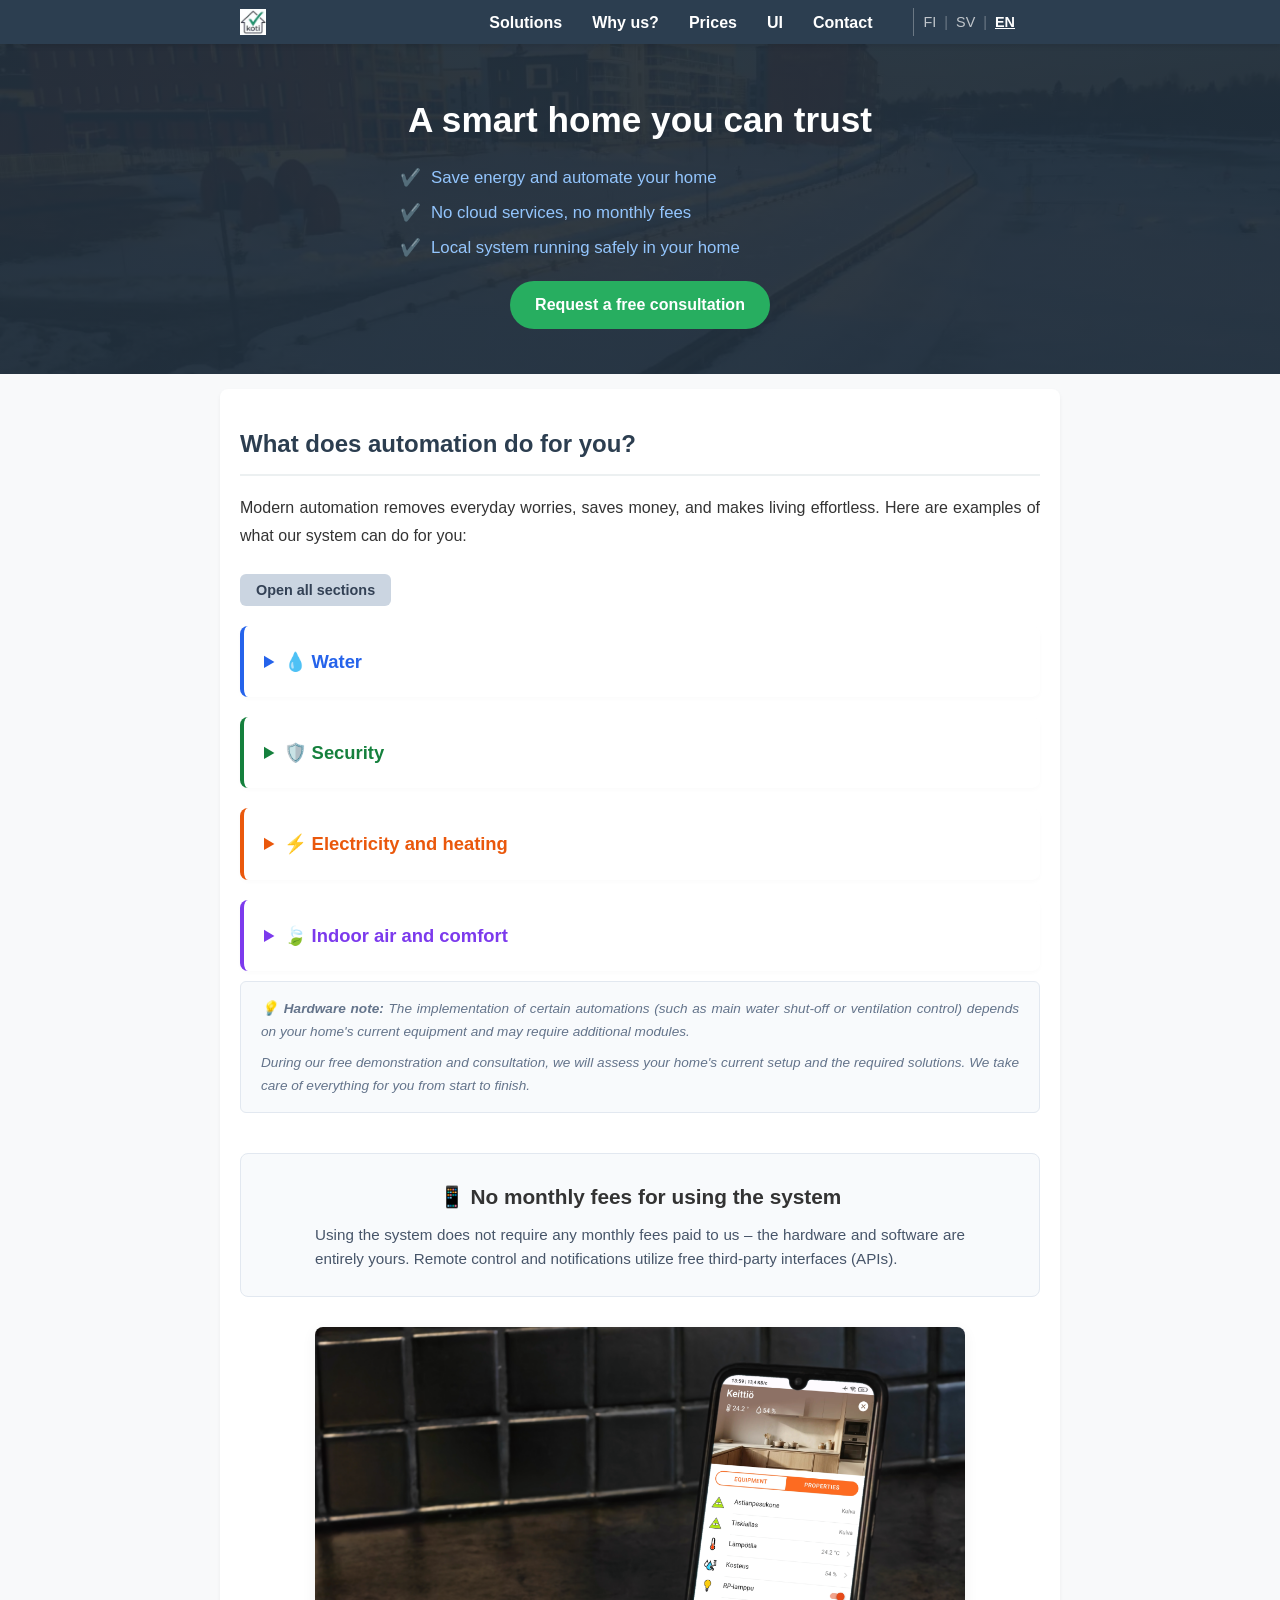
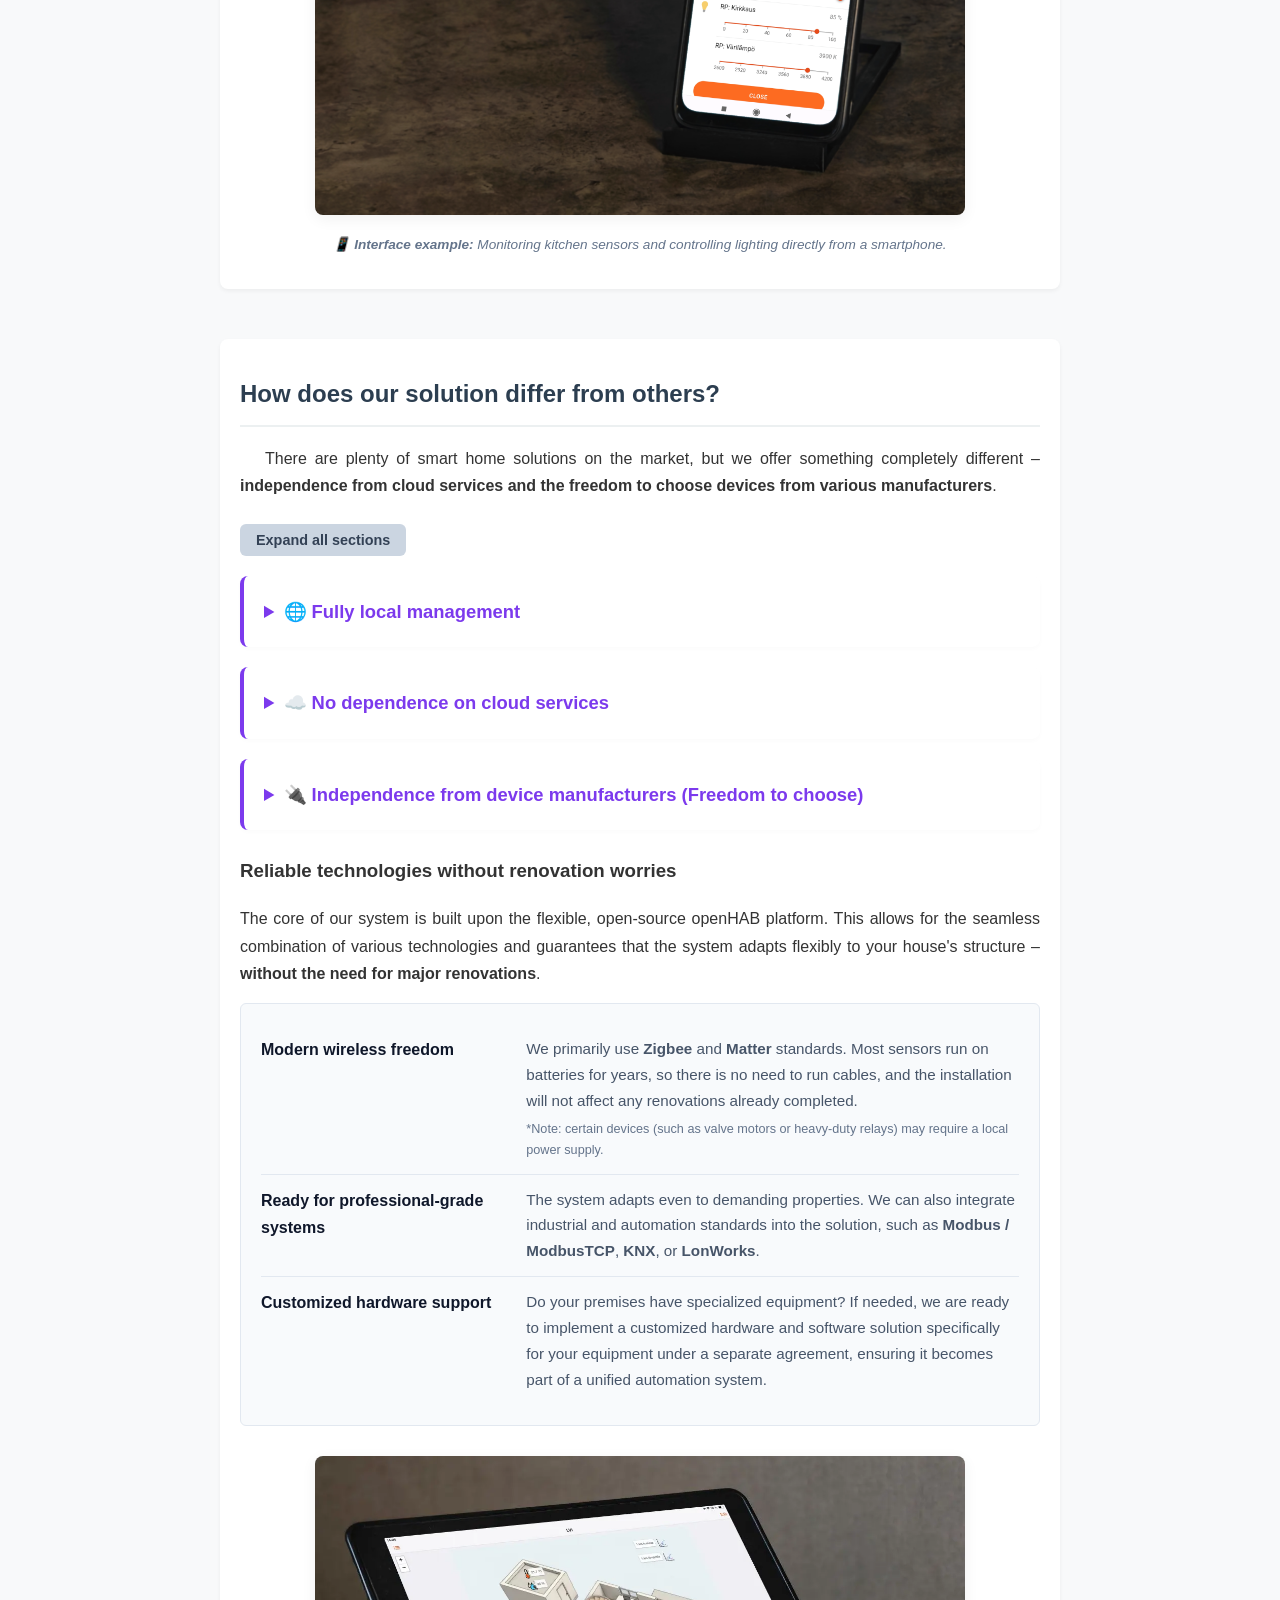
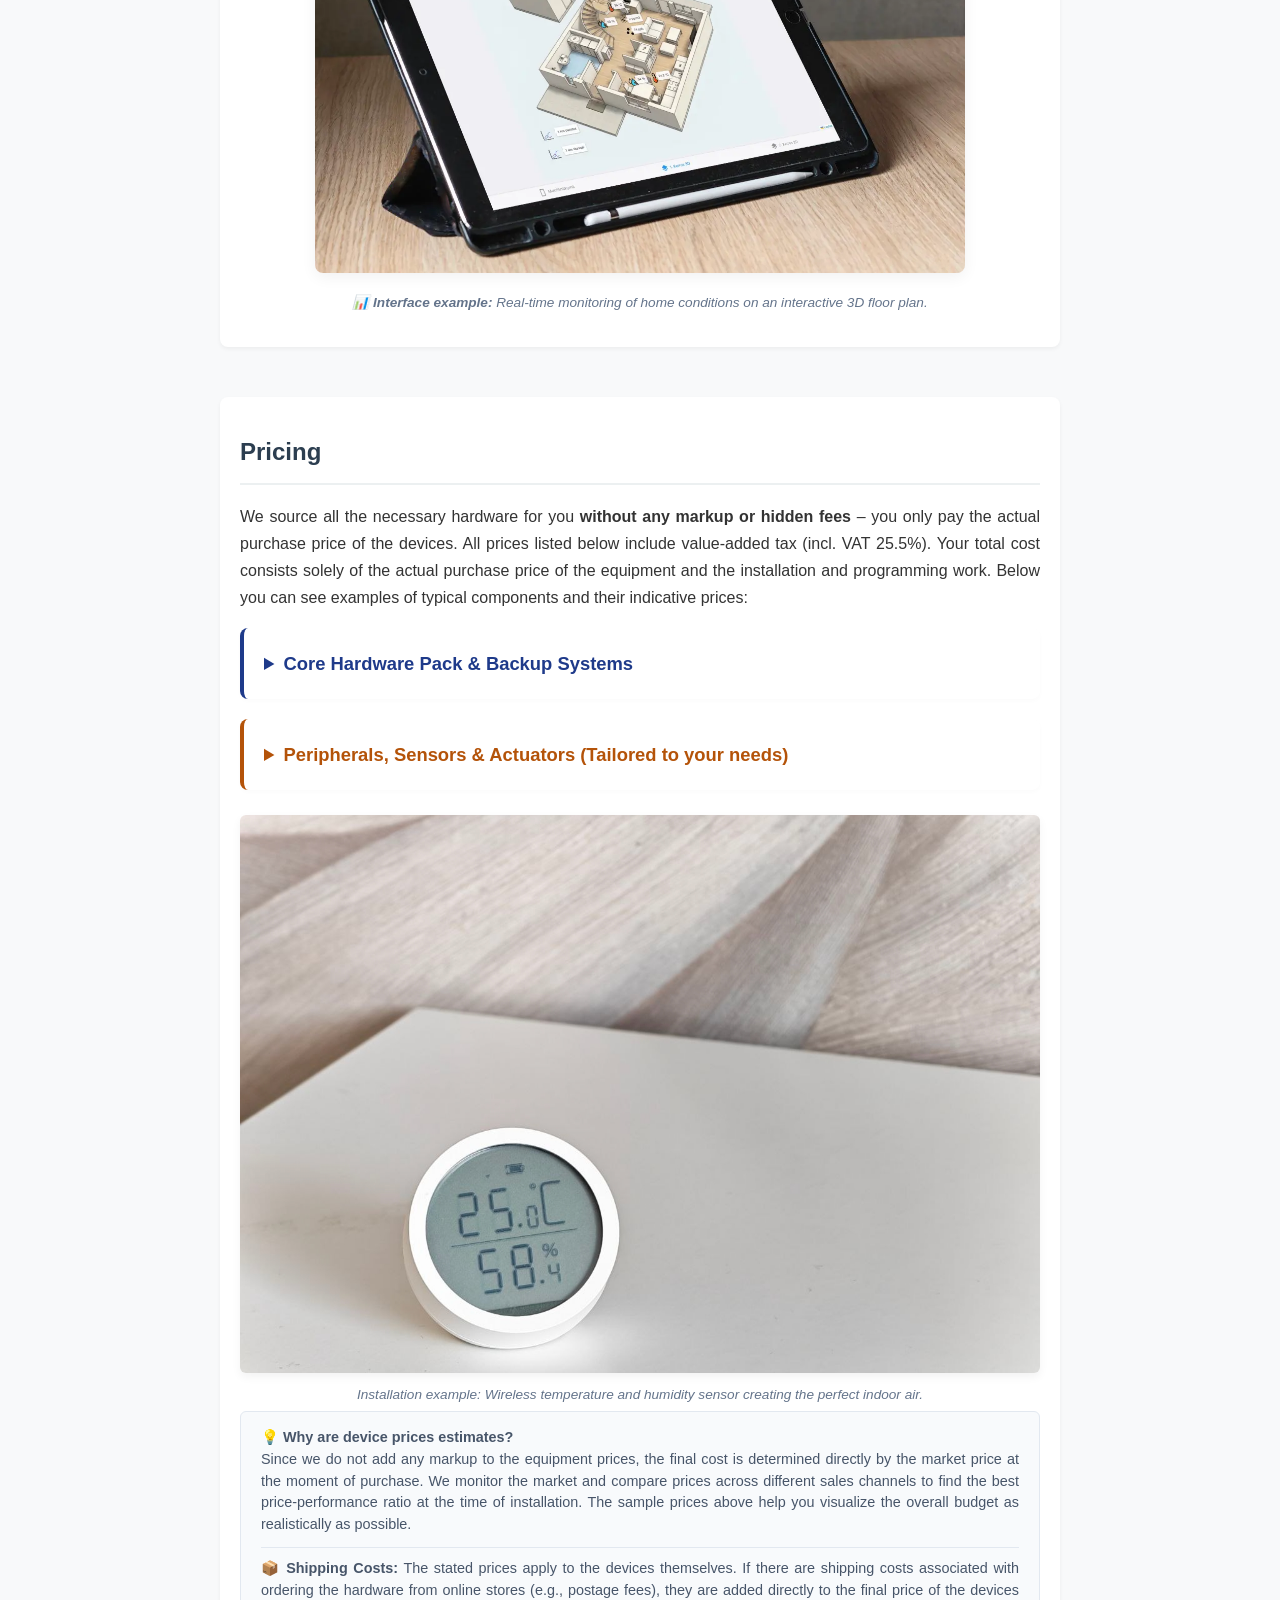
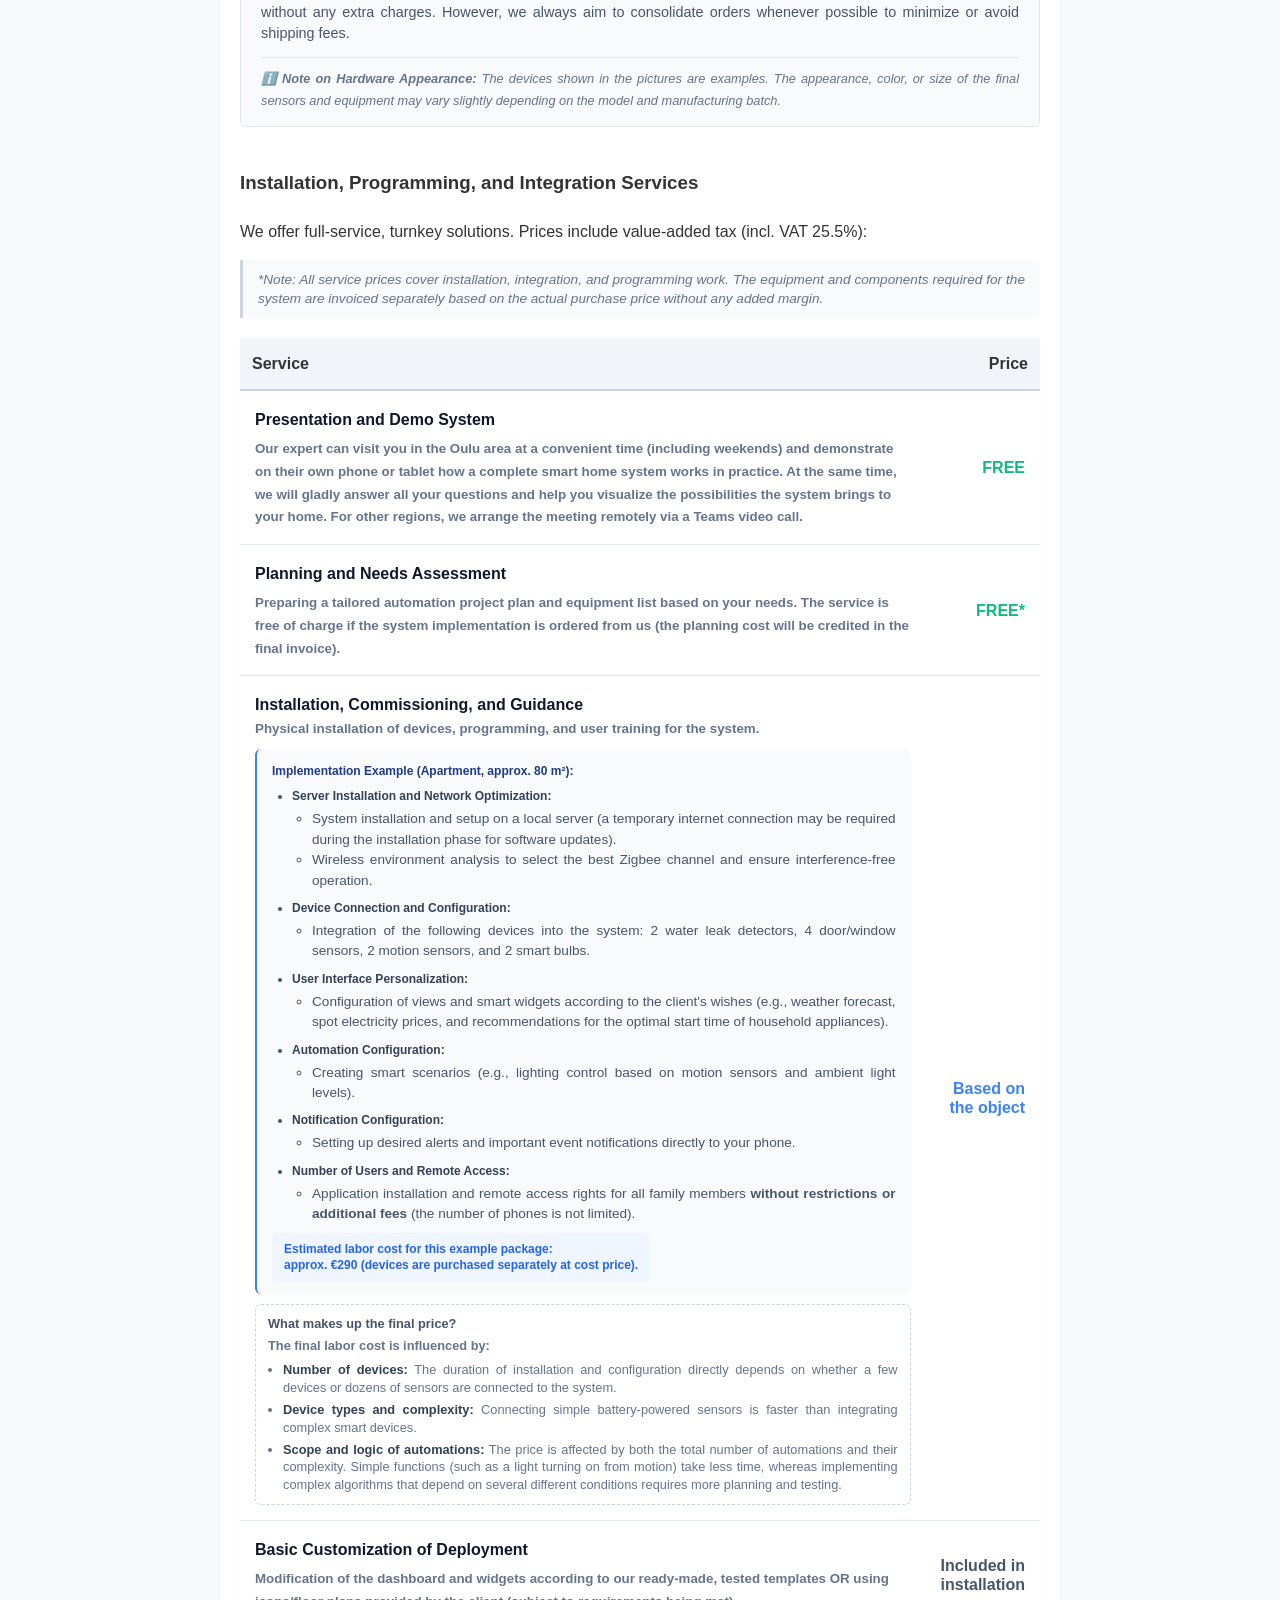
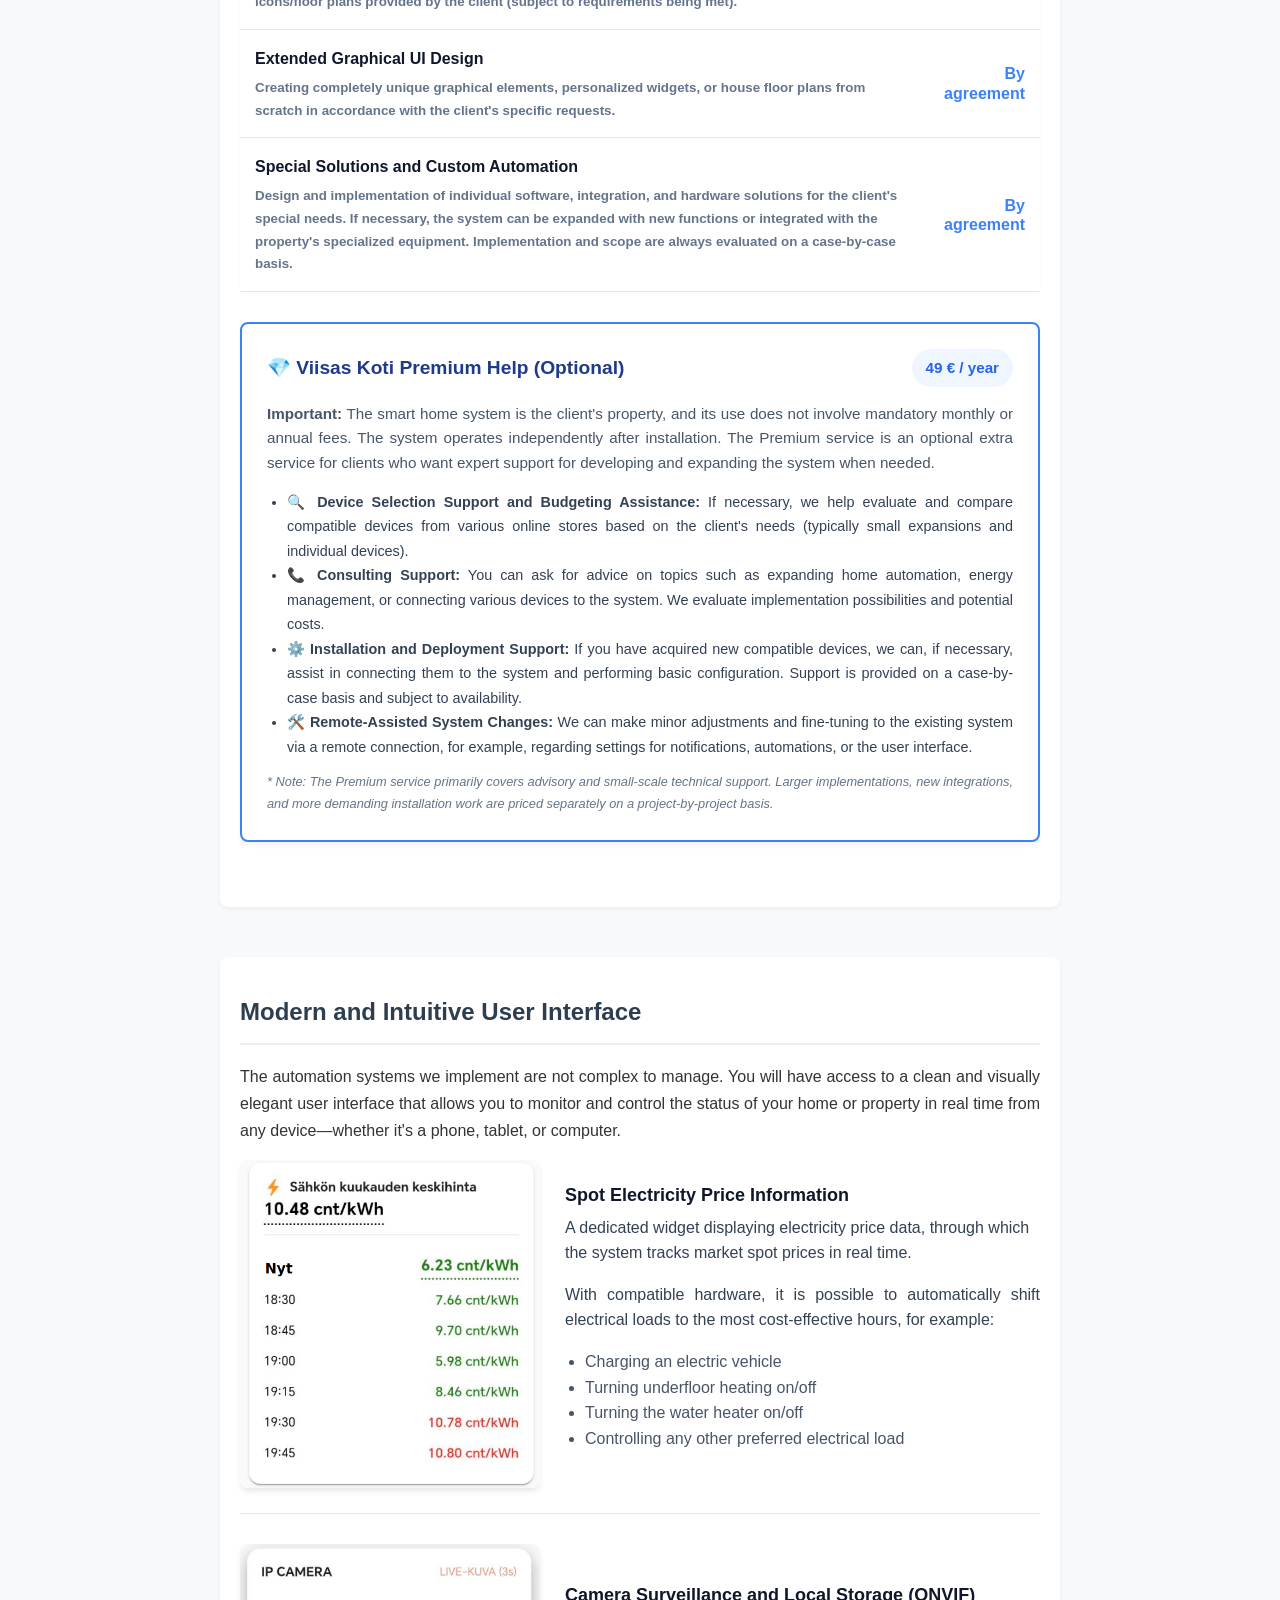
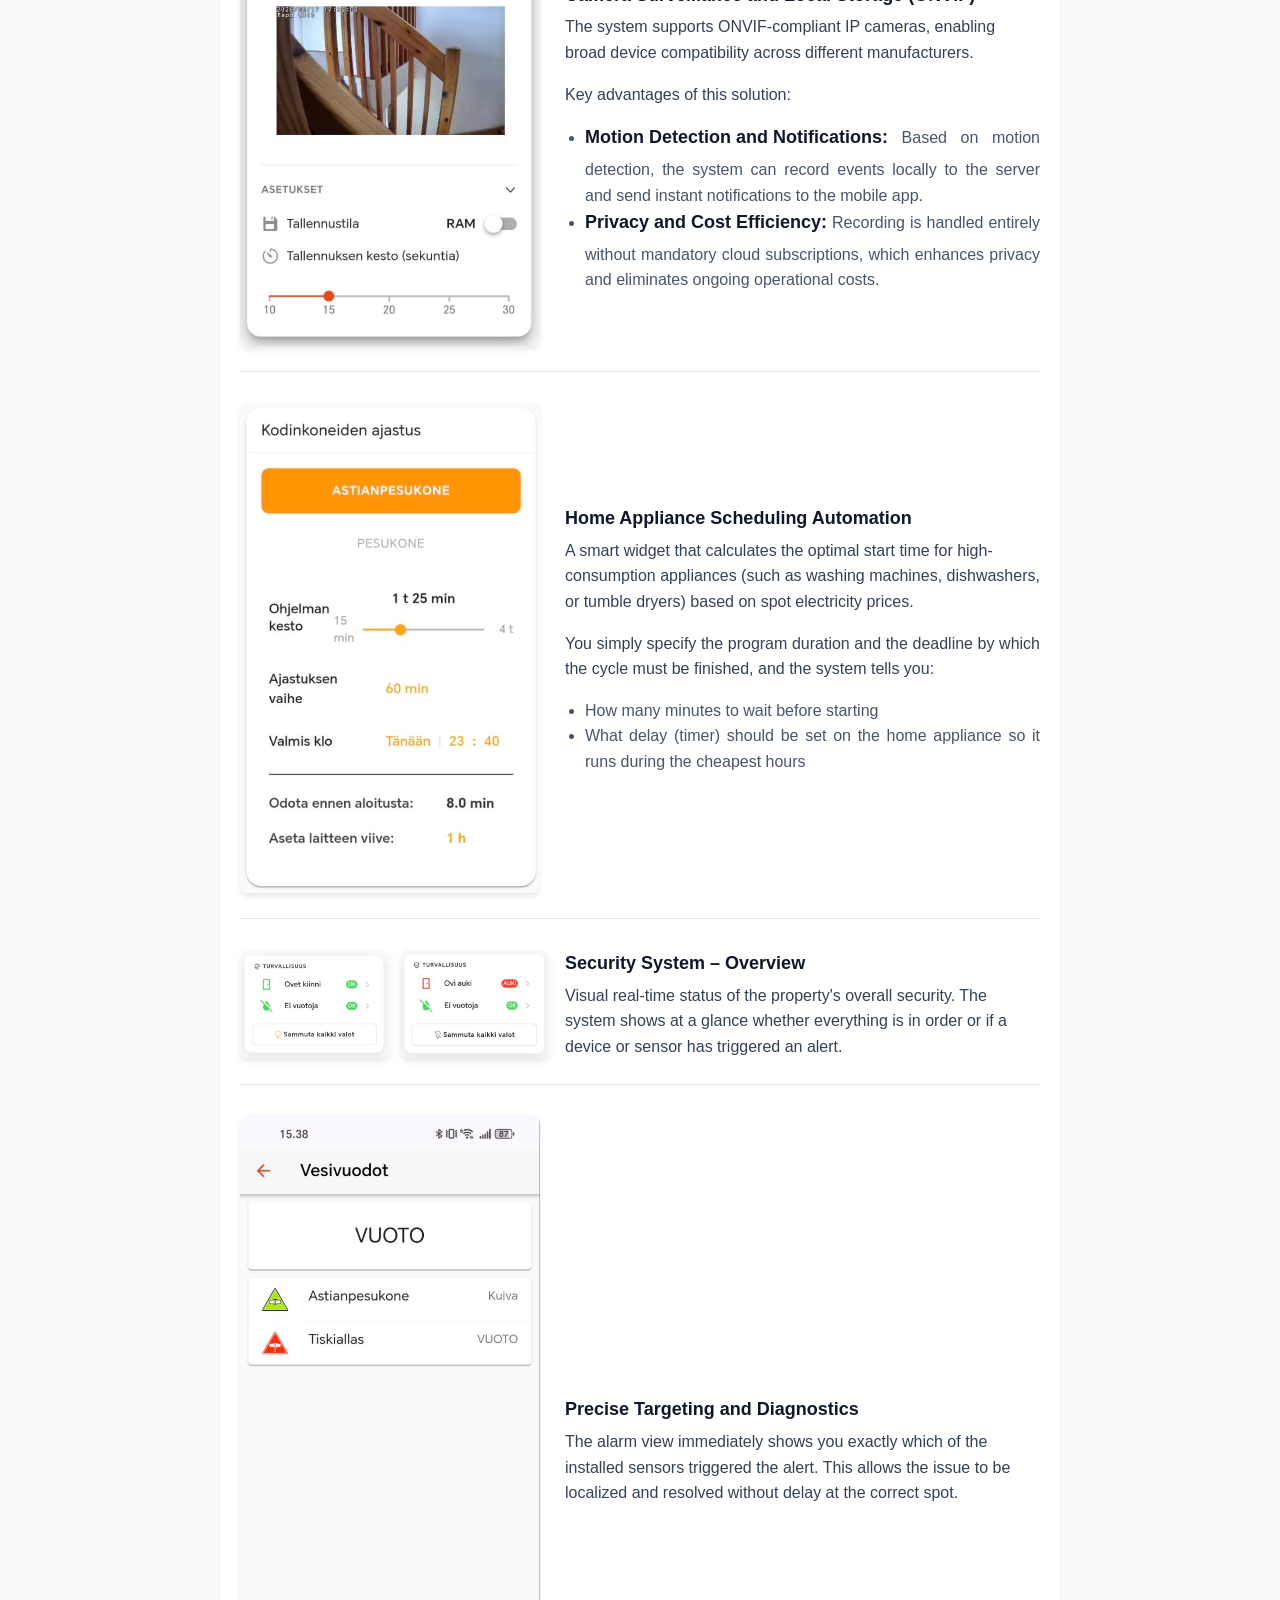
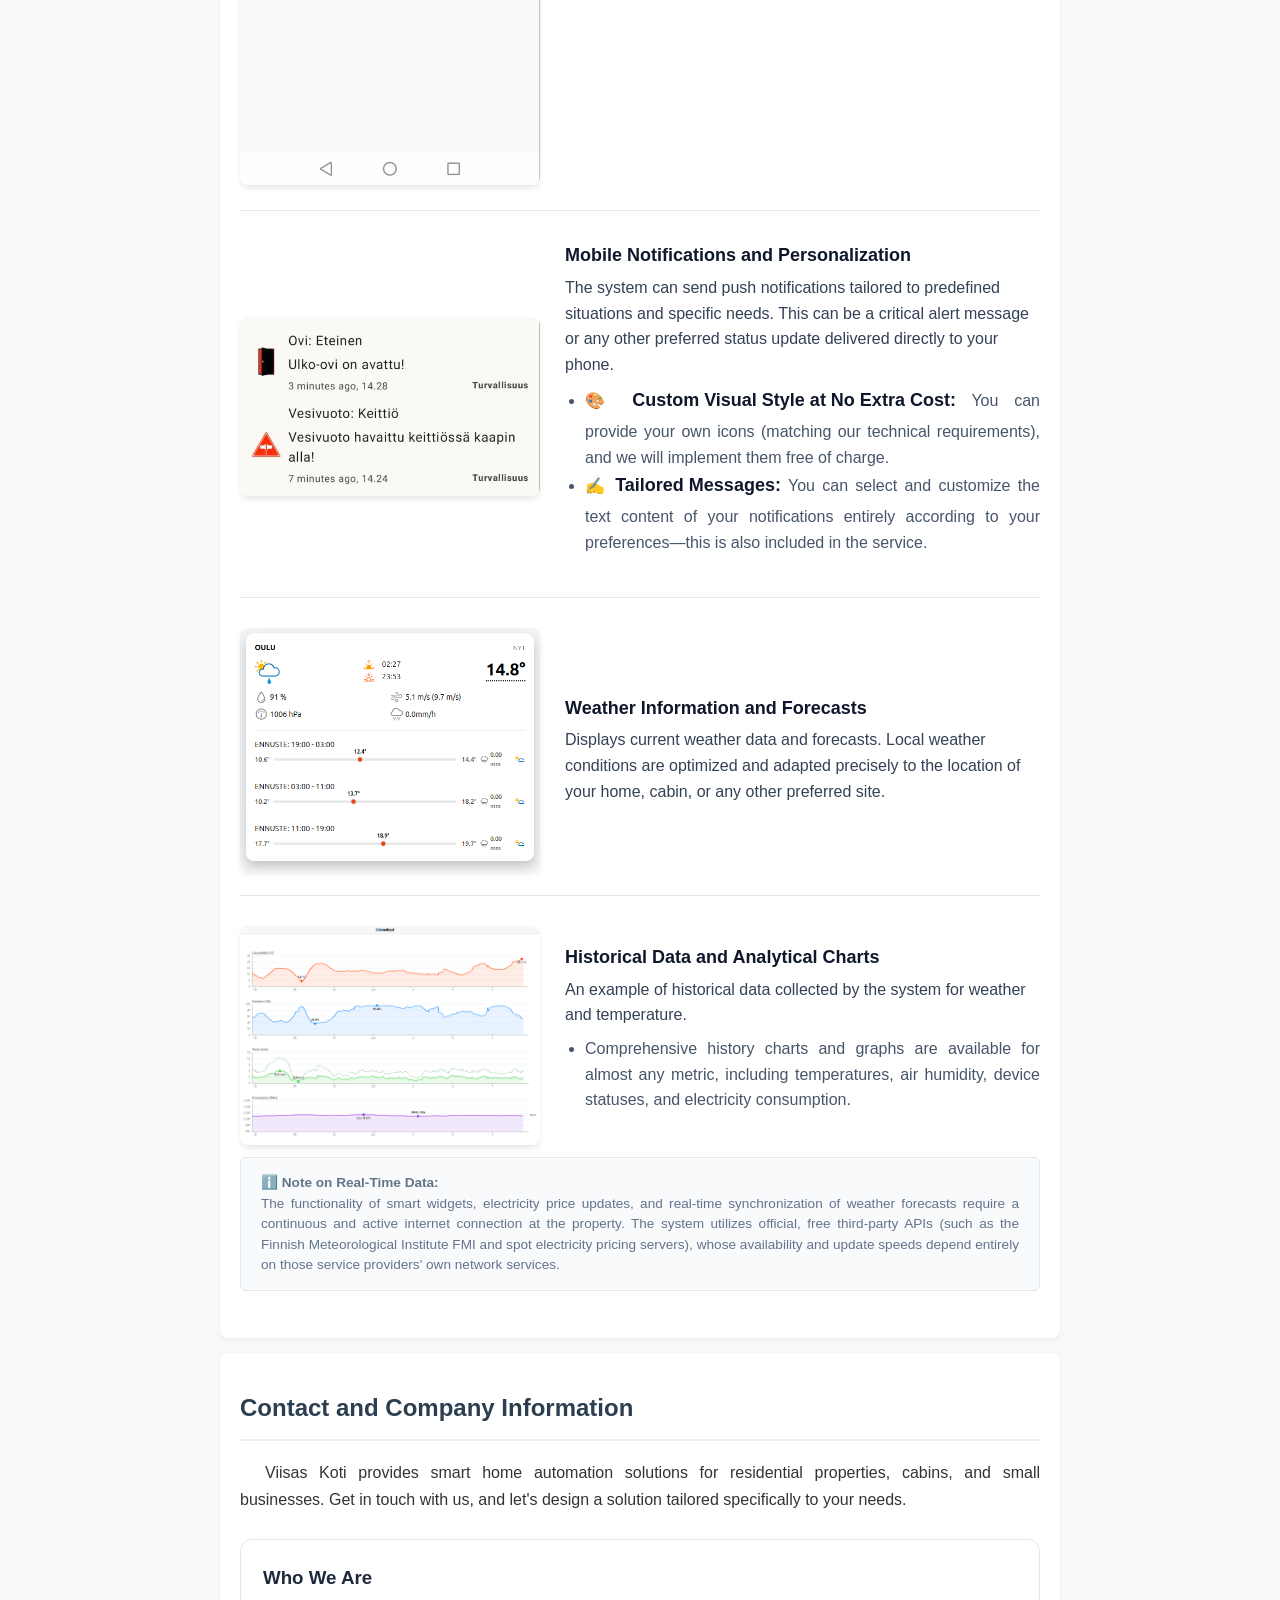
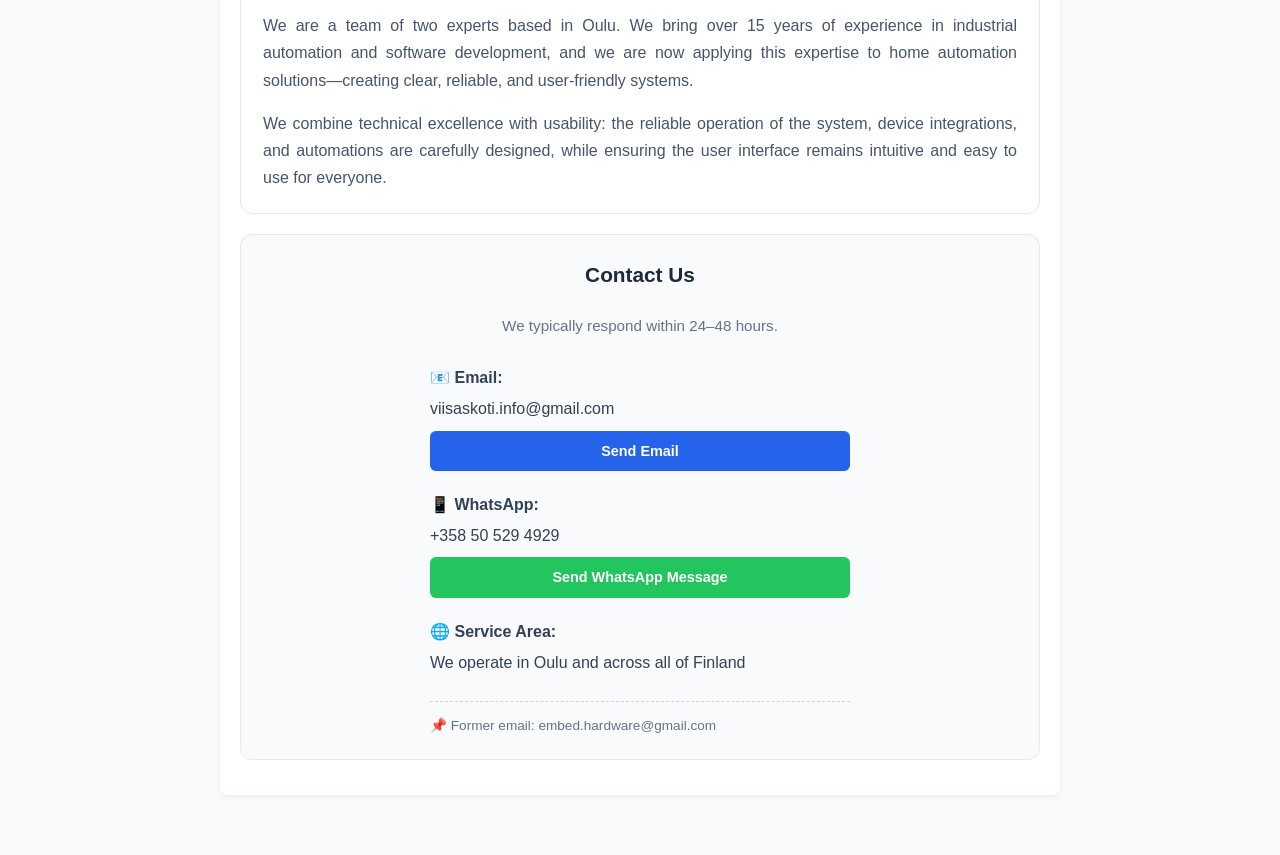
==== commit 8d189285: "Update index_en.html add disclaimer 1st section" ====
--- a/index_en.html
+++ b/index_en.html
@@ -147,6 +147,15 @@
             </ul>
         </div>
     </details>
+
+    <div style="background: #f8fafc; padding: 15px 20px; border-radius: 6px; border: 1px solid #e2e8f0; margin-top: -10px; margin-bottom: 40px;">
+        <p style="margin: 0 0 8px 0; color: #64748b; font-size: 0.85rem; font-style: italic;">
+            💡 <strong>Hardware note:</strong> The implementation of certain automations (such as main water shut-off or ventilation control) depends on your home's current equipment and may require additional modules.
+        </p>
+        <p style="margin: 0; color: #64748b; font-size: 0.85rem; font-style: italic;">
+            During our free demonstration and consultation, we will assess your home's current setup and the required solutions. We take care of everything for you from start to finish.
+        </p>
+    </div>    
 
     <div style="background: #f8fafc; padding: 25px; border-radius: 8px; border: 1px solid #e2e8f0; margin-top: 30px; margin-bottom: 25px; text-align: center;">
         <span style="font-size: 1.3rem; display: block; margin-bottom: 8px;">📱 <strong>No monthly fees for using the system</strong></span>
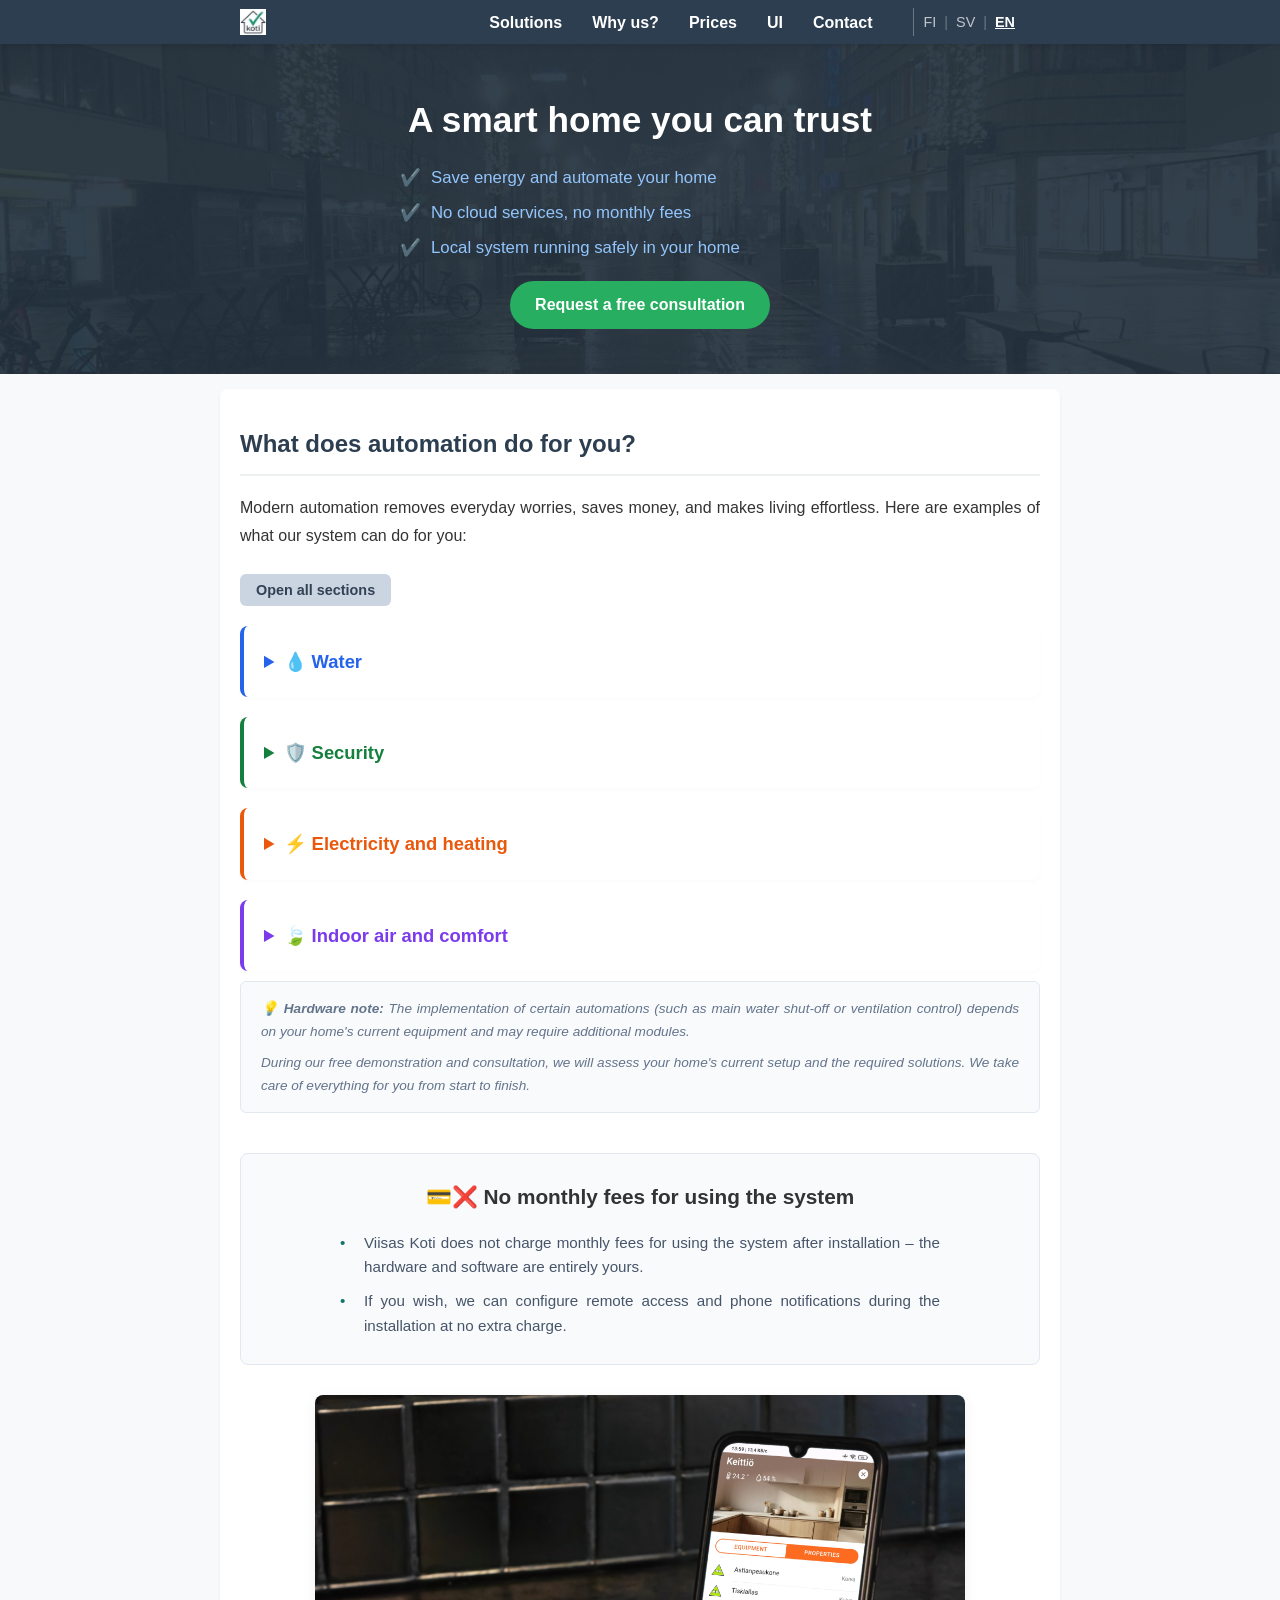
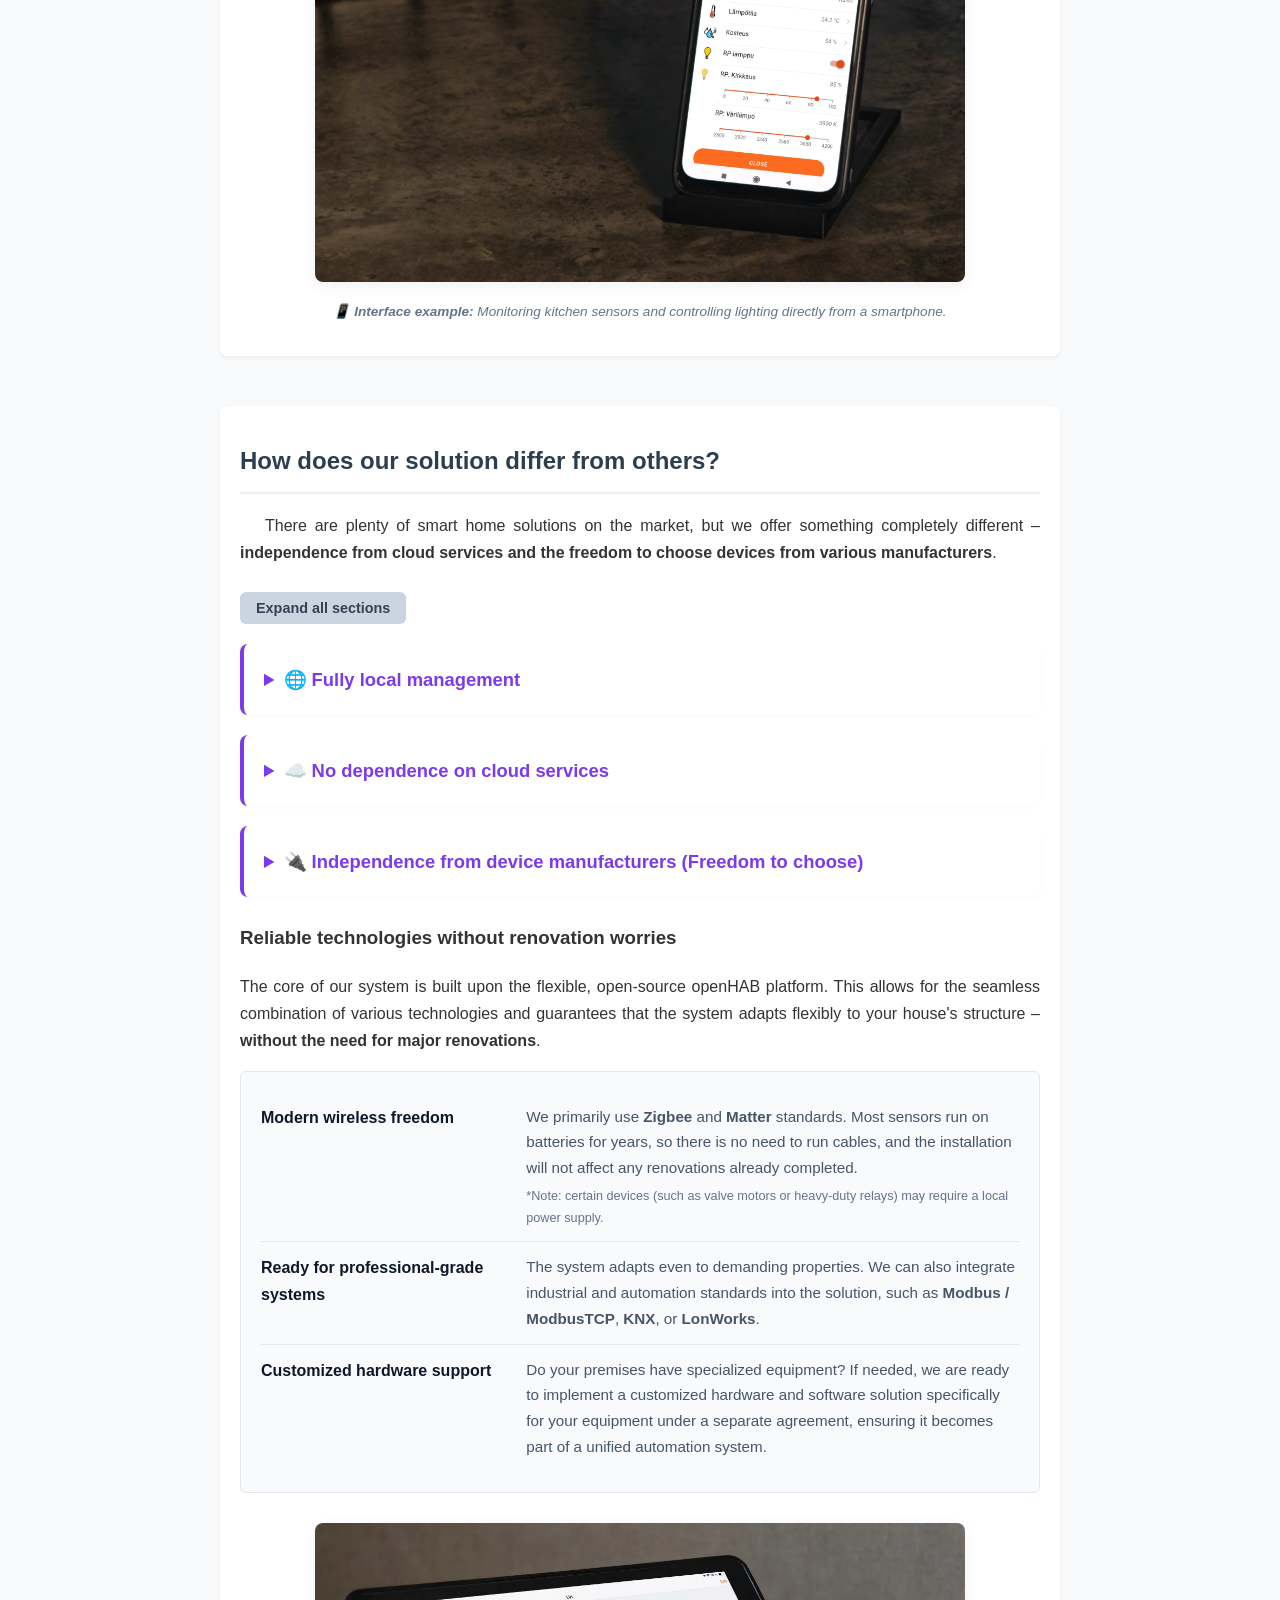
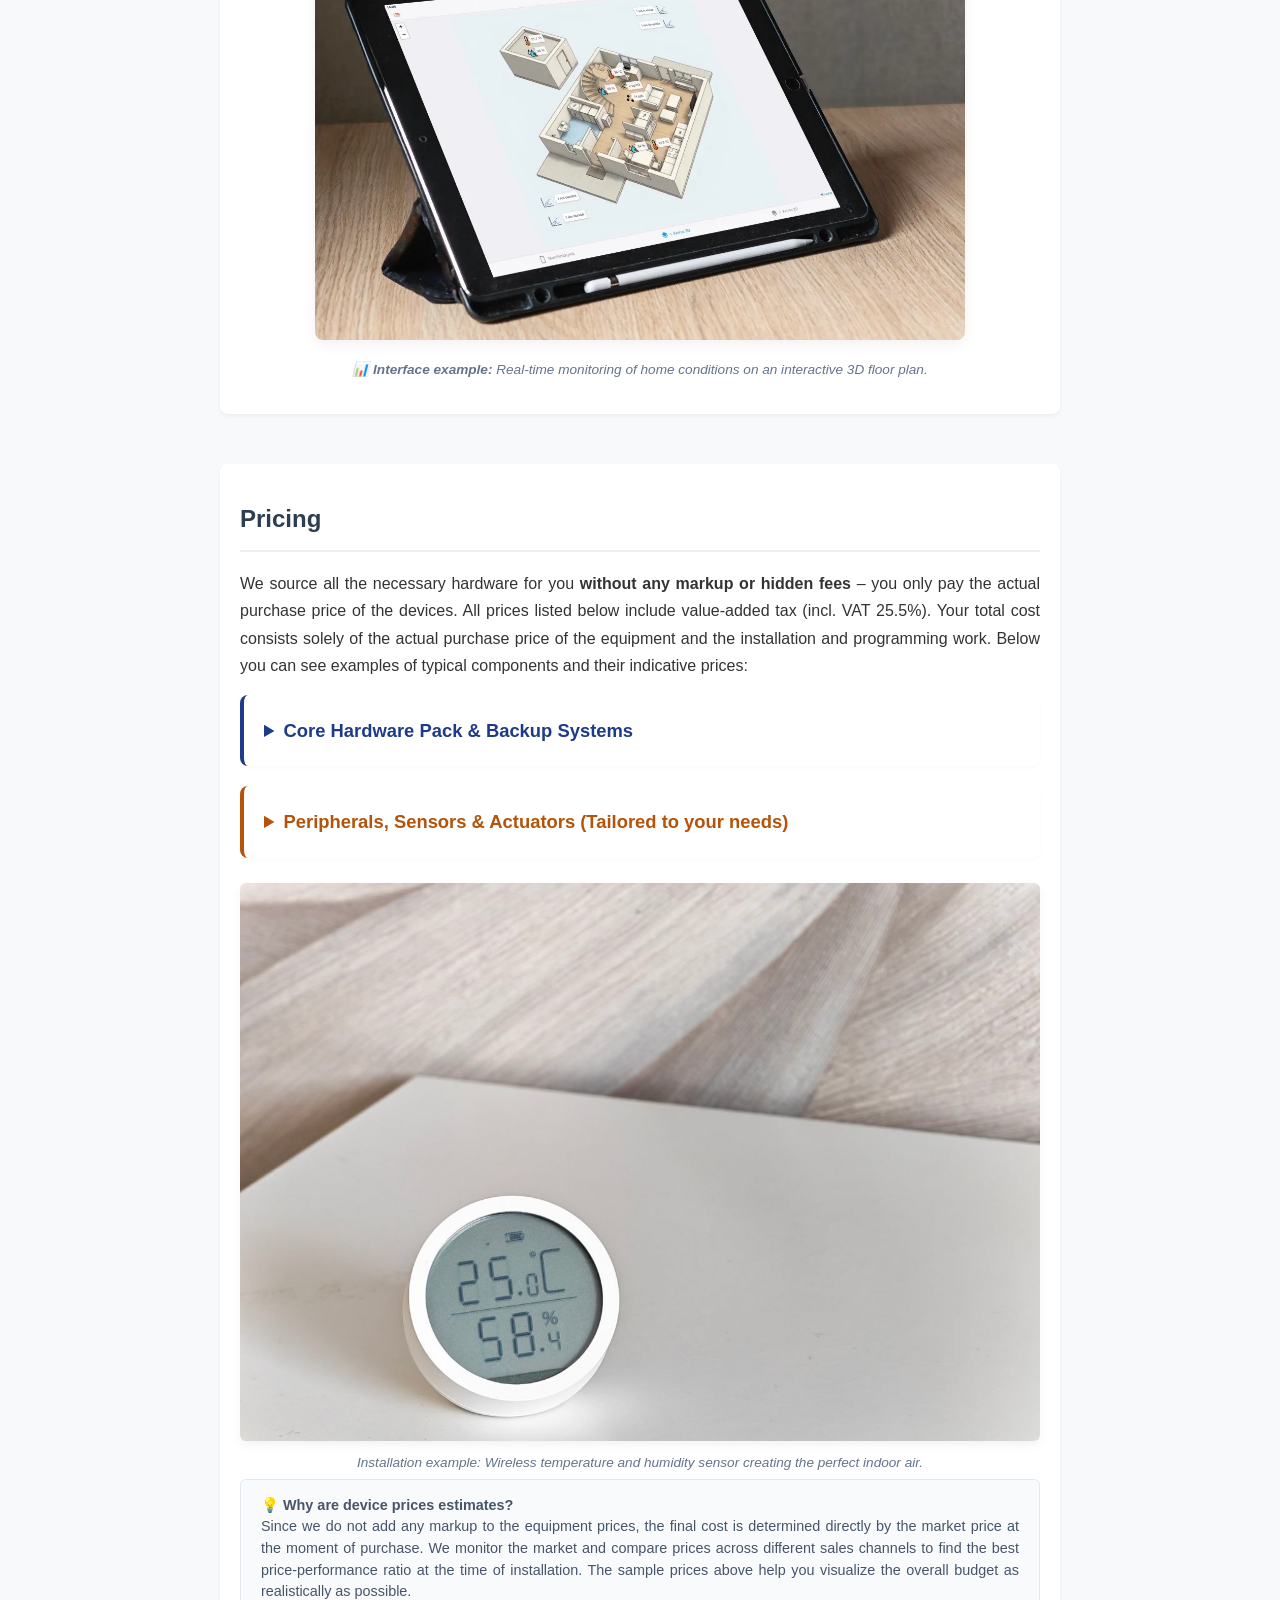
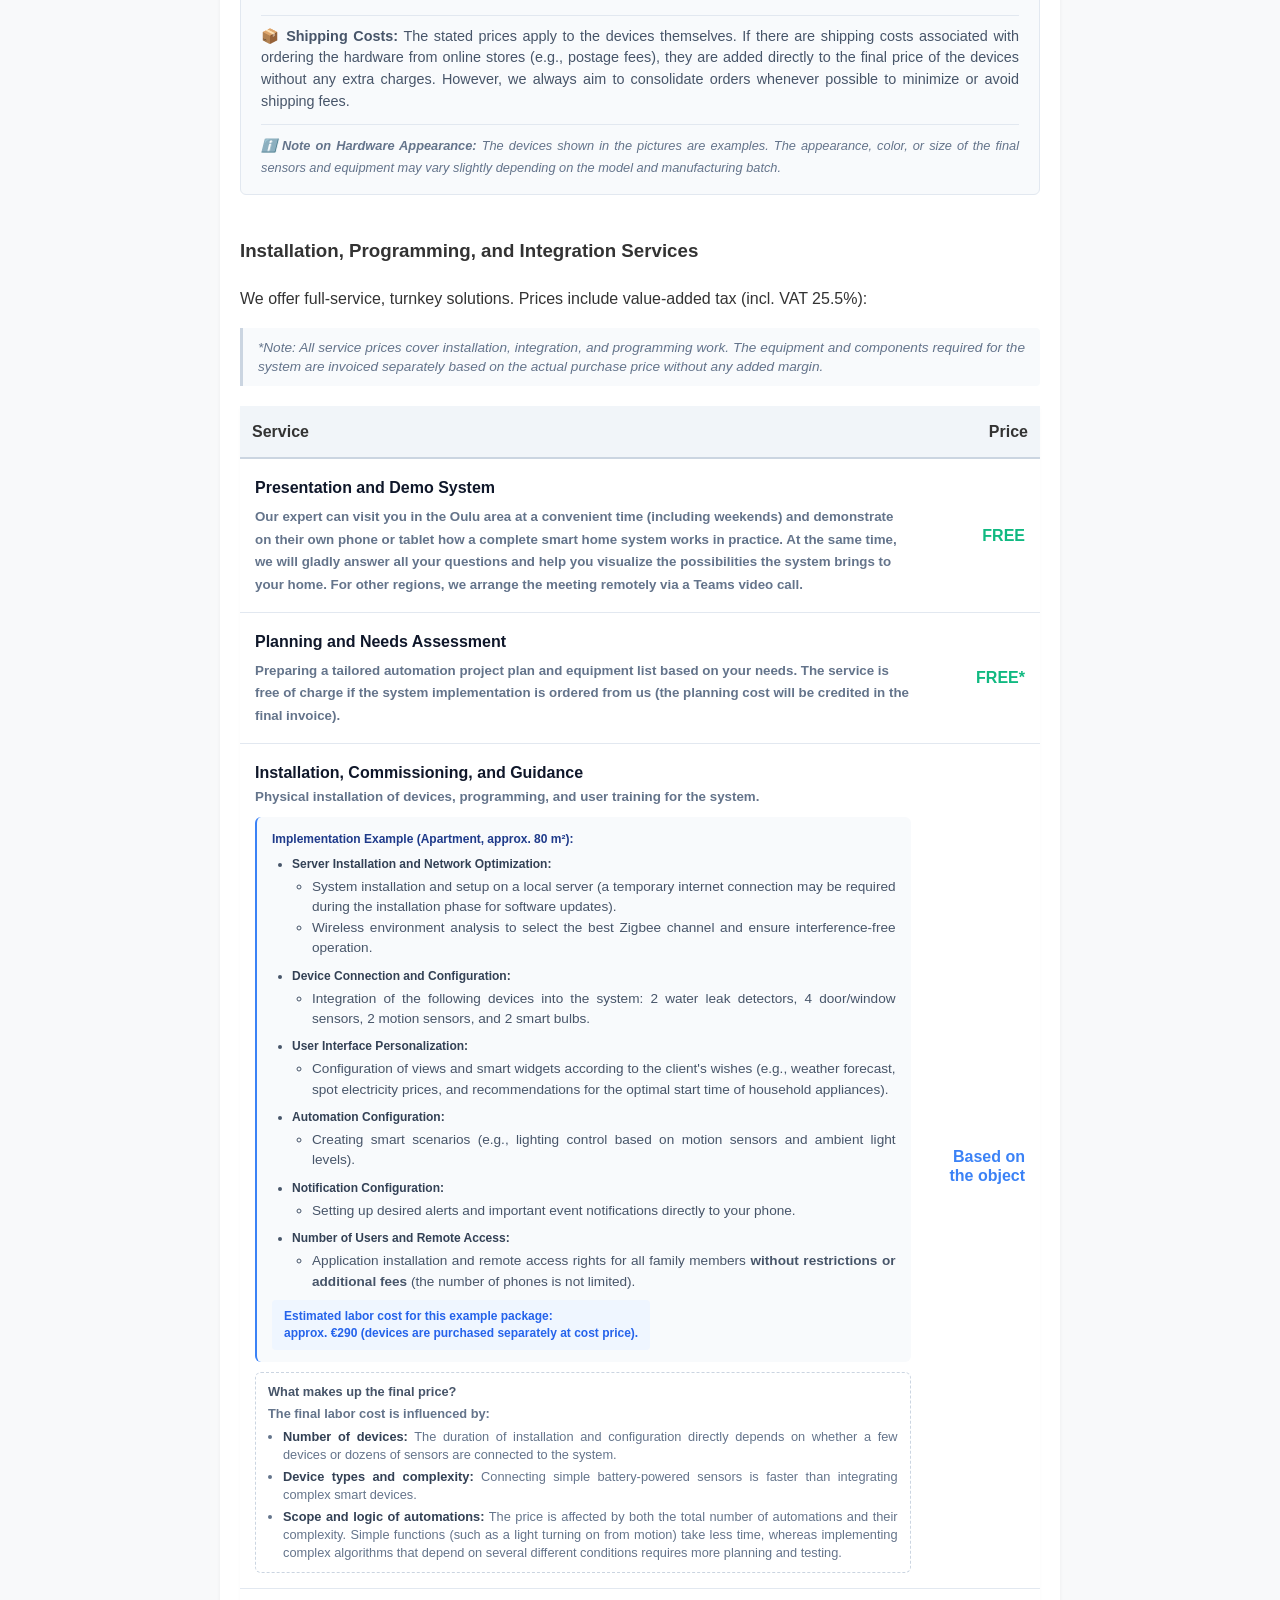
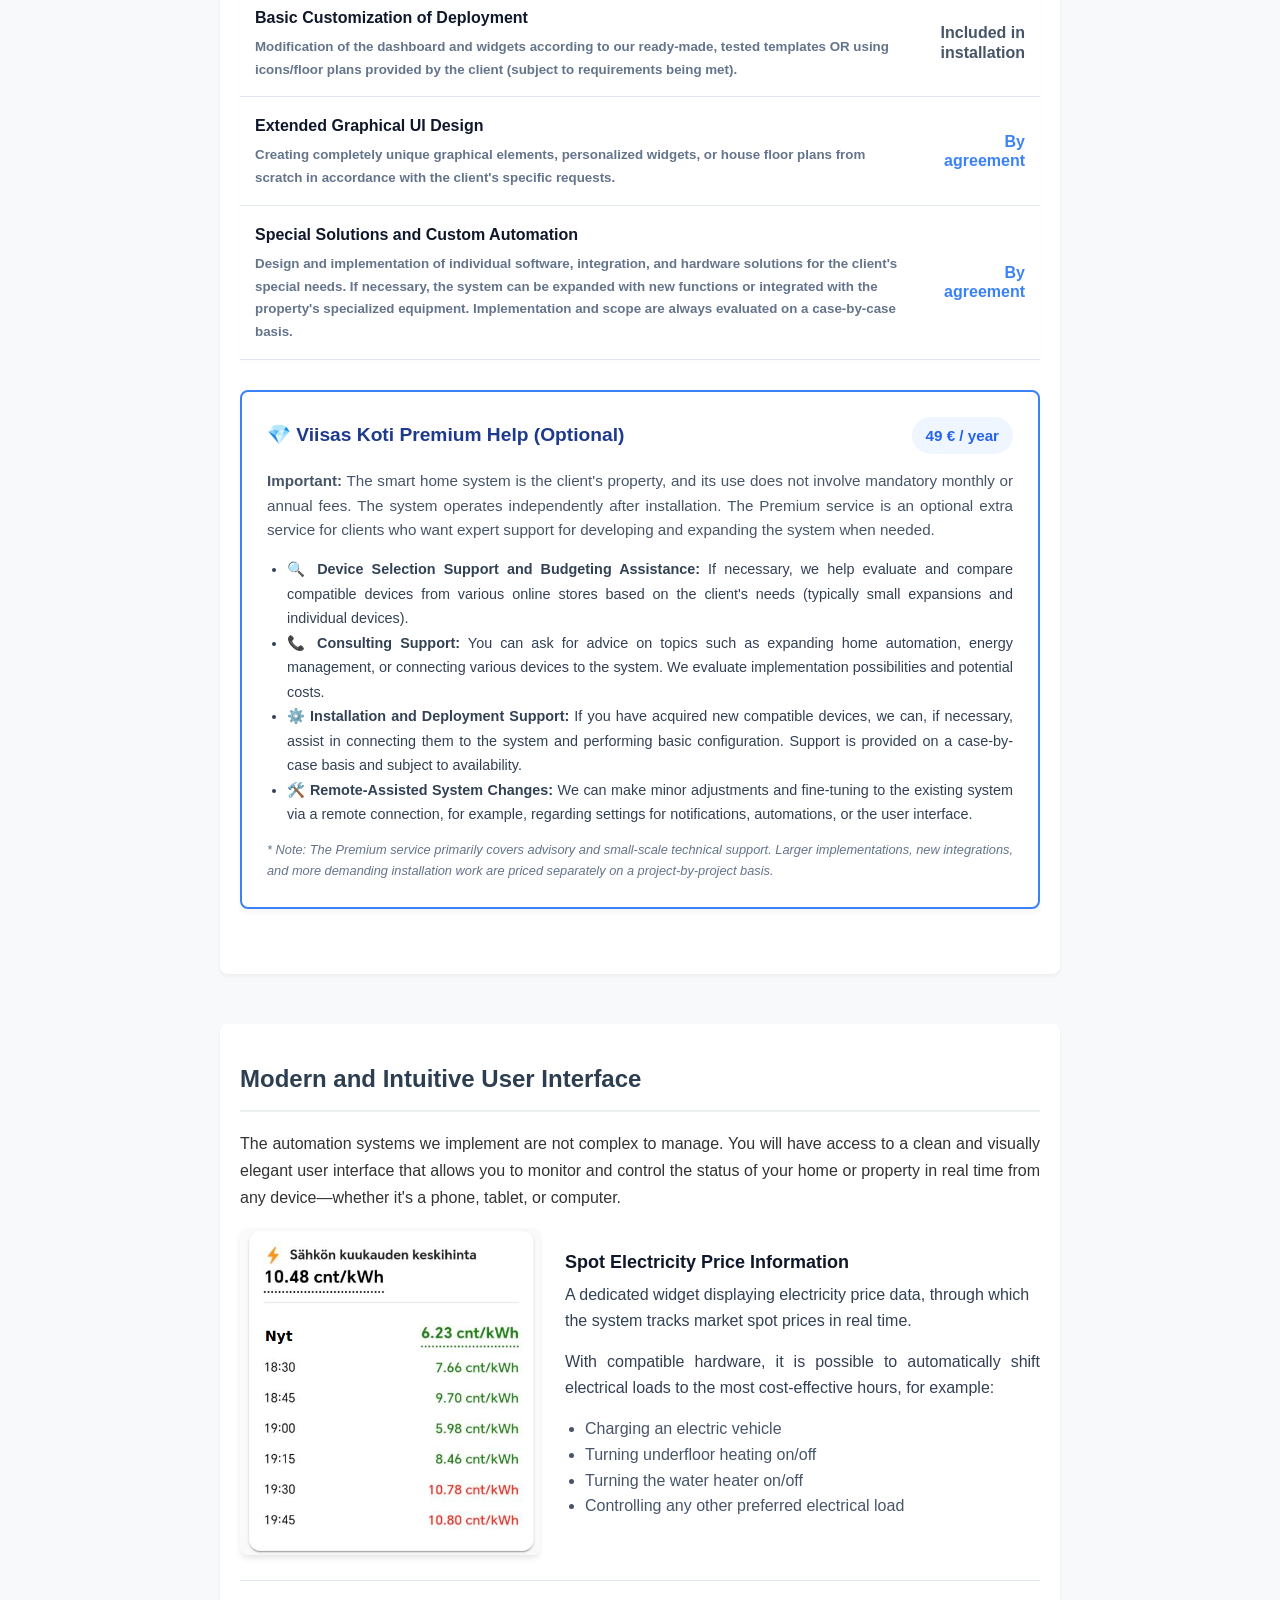
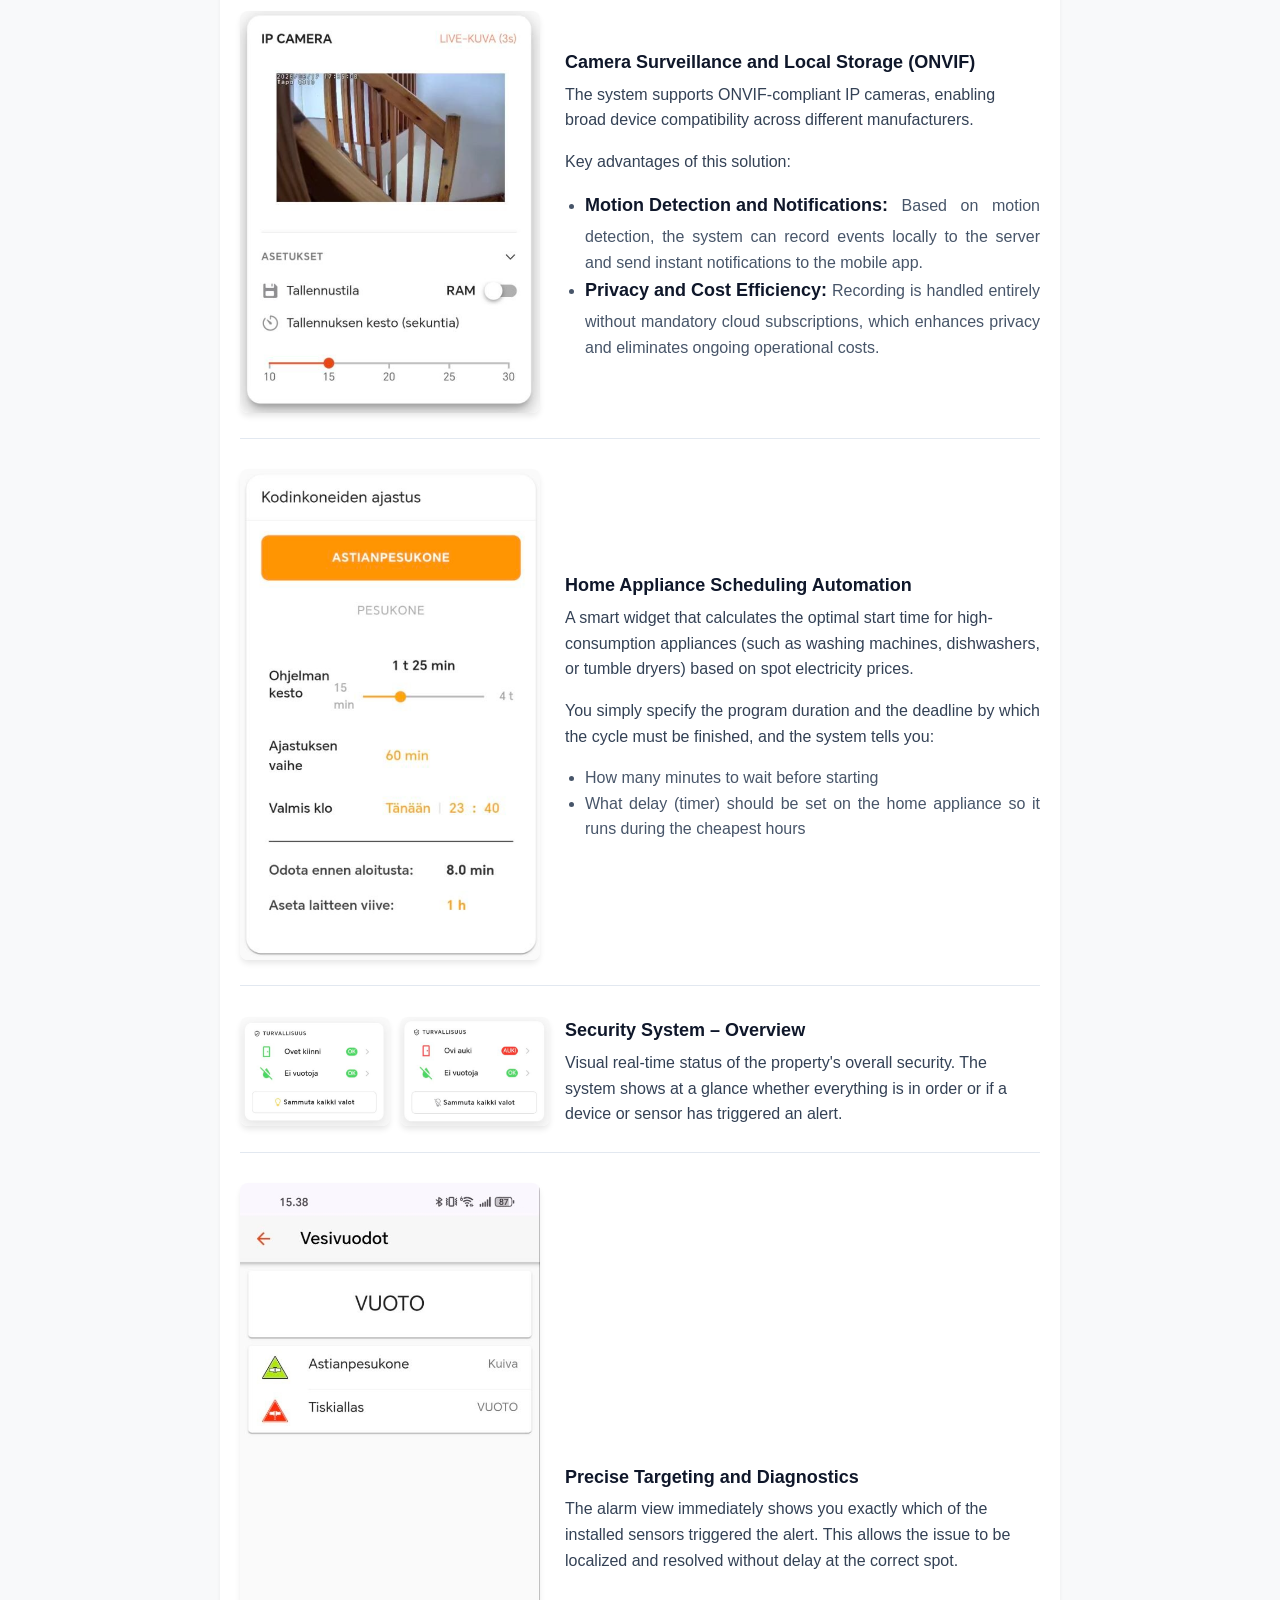
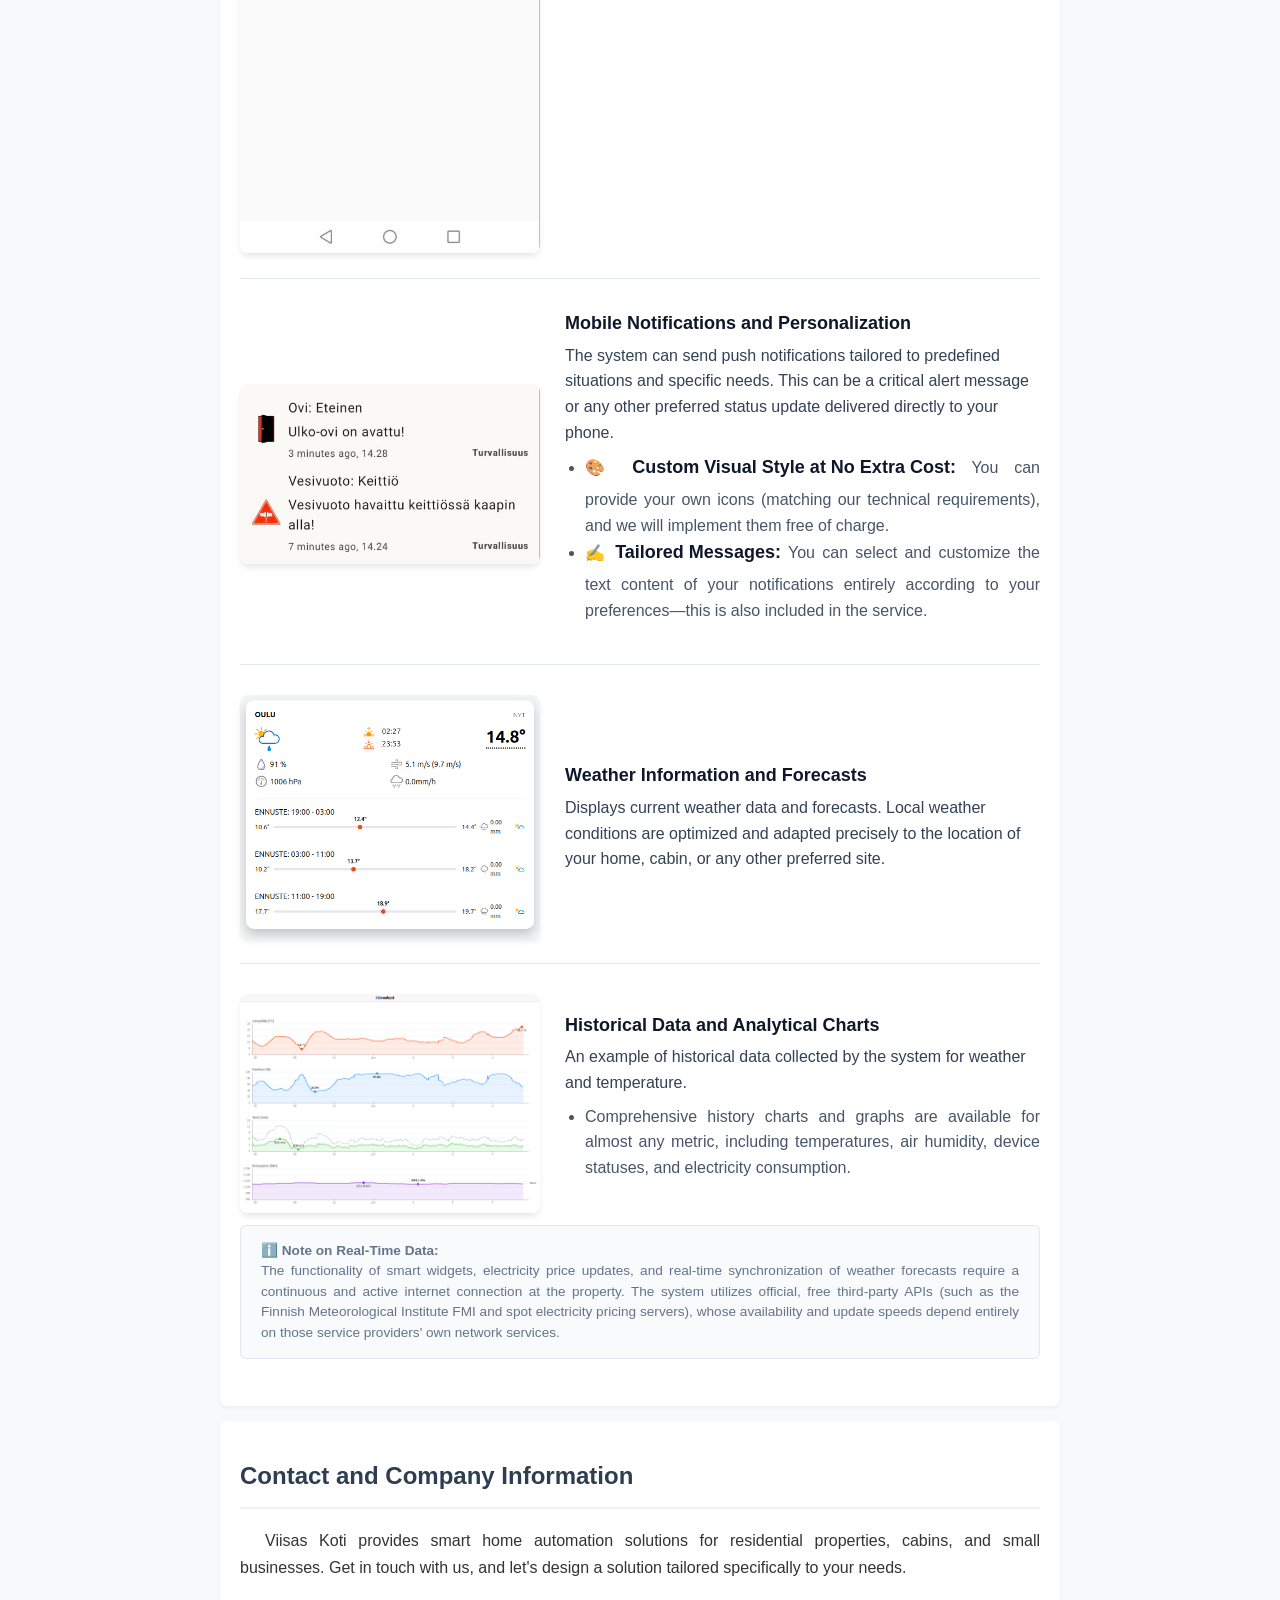
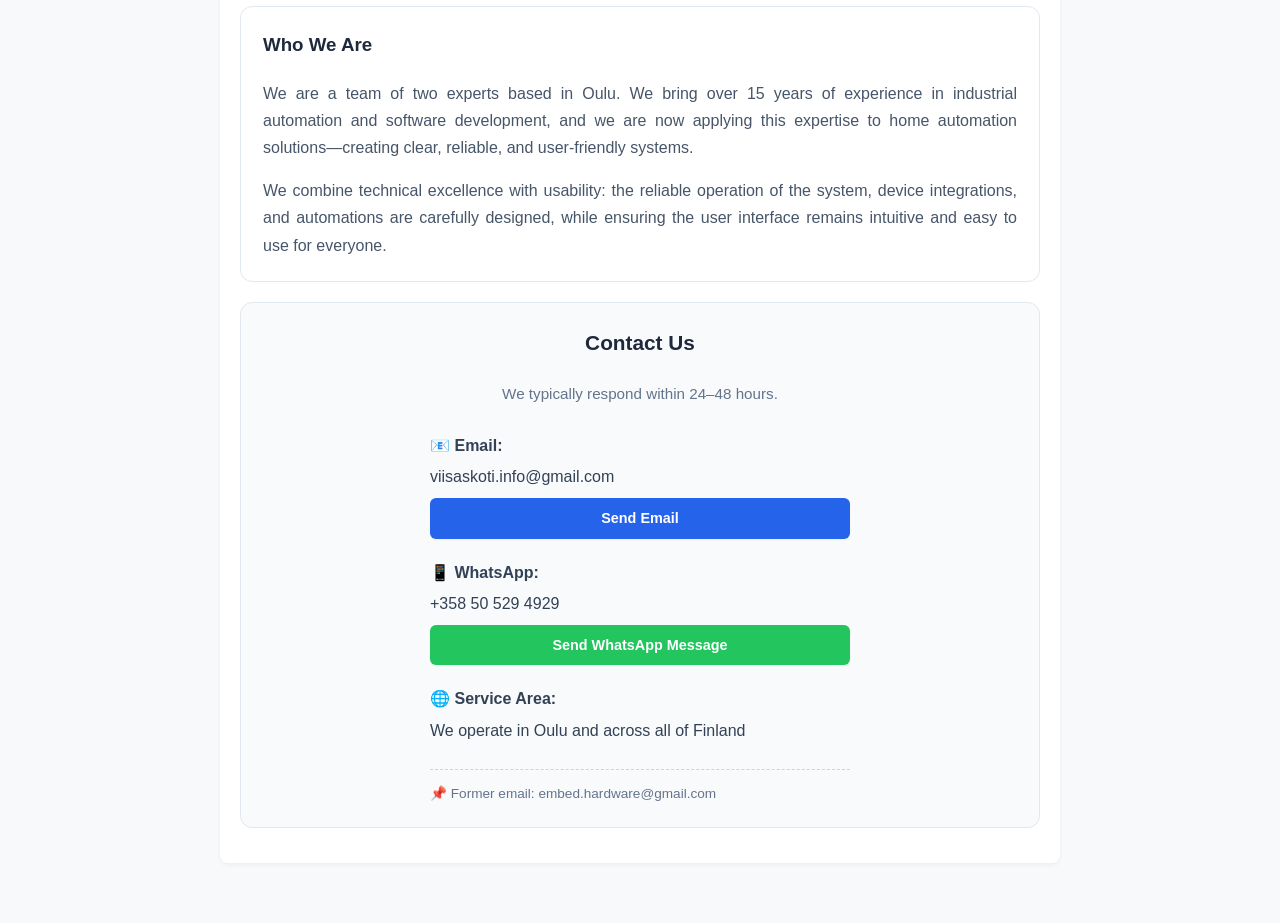
==== commit 770fb055: "Update index_en.html update note about no monthly fee" ====
--- a/index_en.html
+++ b/index_en.html
@@ -157,11 +157,22 @@
         </p>
     </div>    
 
+    <!-- No Monthly Fees Callout Block -->
     <div style="background: #f8fafc; padding: 25px; border-radius: 8px; border: 1px solid #e2e8f0; margin-top: 30px; margin-bottom: 25px; text-align: center;">
-        <span style="font-size: 1.3rem; display: block; margin-bottom: 8px;">📱 <strong>No monthly fees for using the system</strong></span>
-            <p style="margin: 0 auto; max-width: 650px; color: #475569; font-size: 0.95rem; line-height: 1.6;">
-                Using the system does not require any monthly fees paid to us – the hardware and software are entirely yours. Remote control and notifications utilize free third-party interfaces (APIs).
-            </p>
+        <span style="font-size: 1.3rem; display: block; margin-bottom: 16px;">💳❌ <strong>No monthly fees for using the system</strong></span>
+        
+        <div style="max-width: 600px; margin: 0 auto; text-align: left; display: inline-block;">
+            <ul style="margin: 0; padding: 0; list-style: none; color: #475569; font-size: 0.95rem; line-height: 1.6;">
+                <li style="margin-bottom: 10px; padding-left: 24px; position: relative;">
+                    <span style="position: absolute; left: 0; color: #0f766e;">•</span>
+                    Viisas Koti does not charge monthly fees for using the system after installation – the hardware and software are entirely yours.
+                </li>
+                <li style="padding-left: 24px; position: relative;">
+                    <span style="position: absolute; left: 0; color: #0f766e;">•</span>
+                    If you wish, we can configure remote access and phone notifications during the installation at no extra charge.
+                </li>
+            </ul>
+        </div>
     </div>
 
     <!-- A block with your actual smartphone photo -->
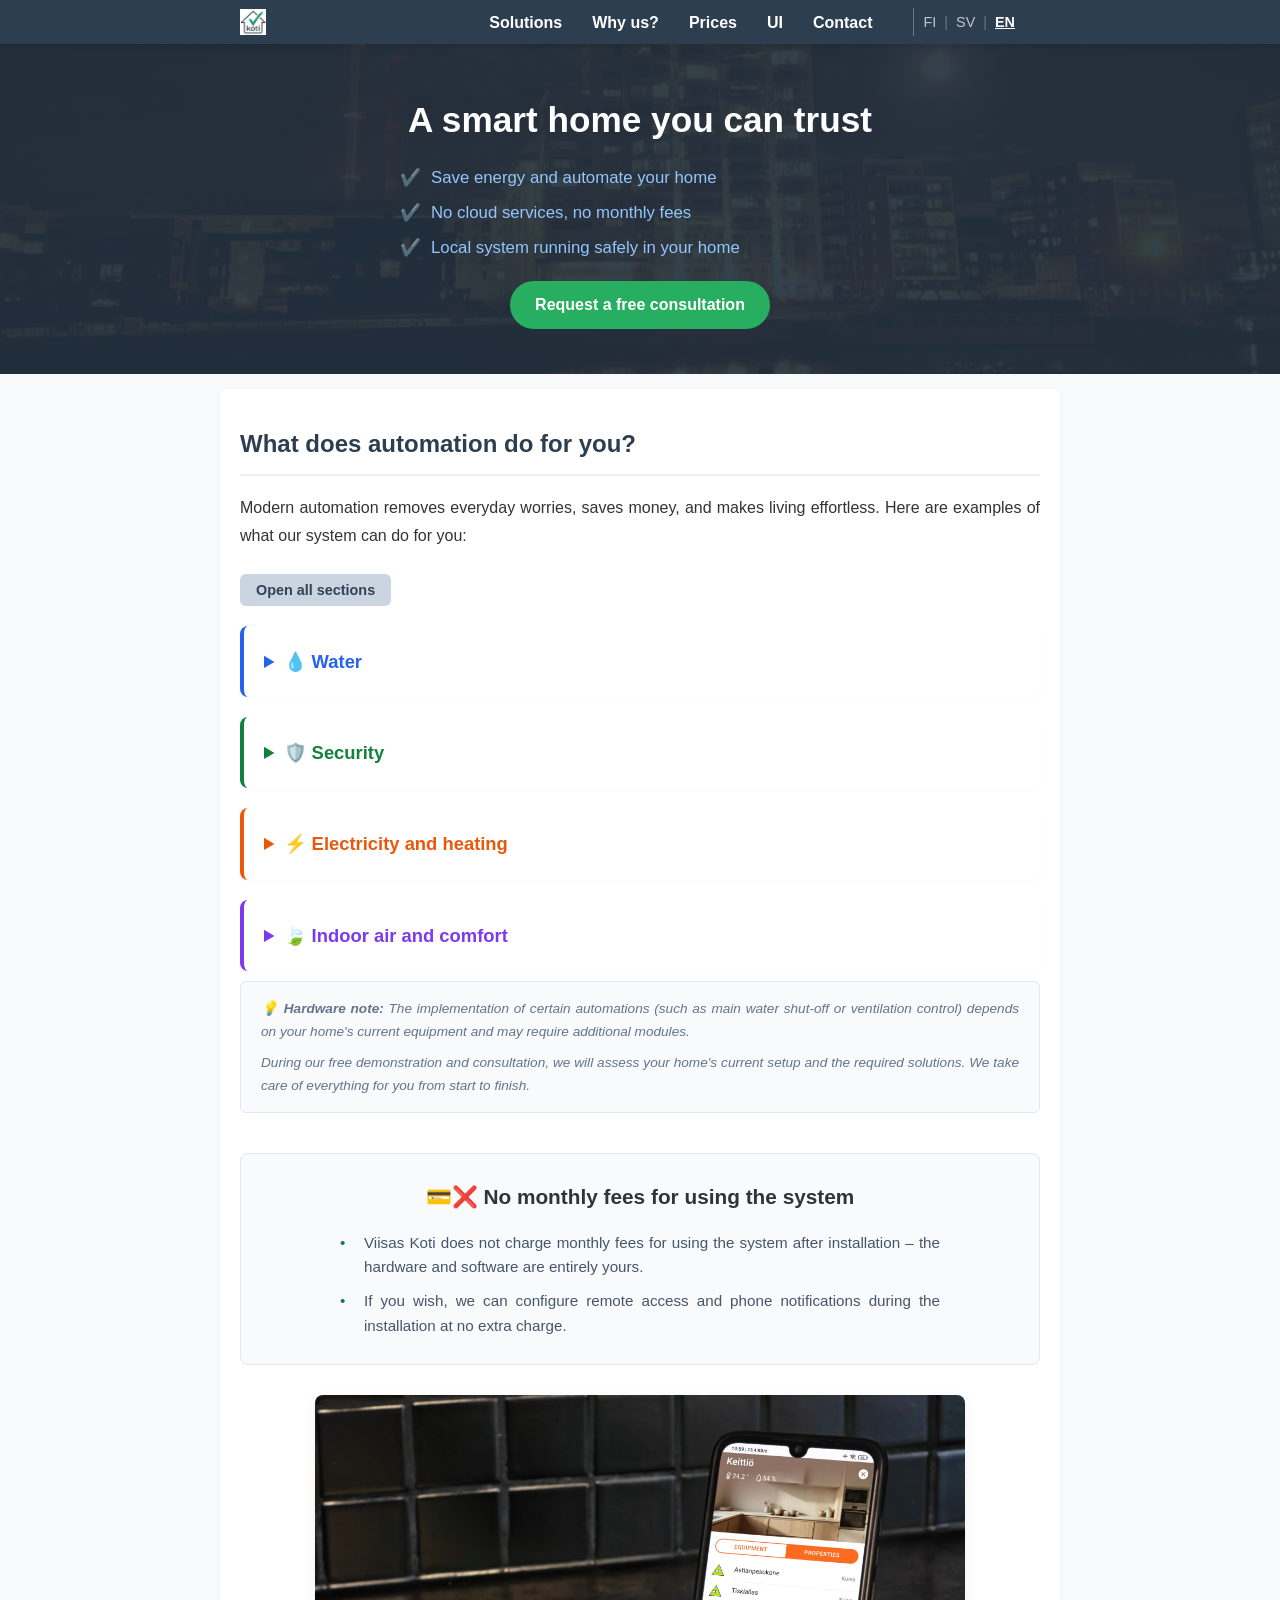
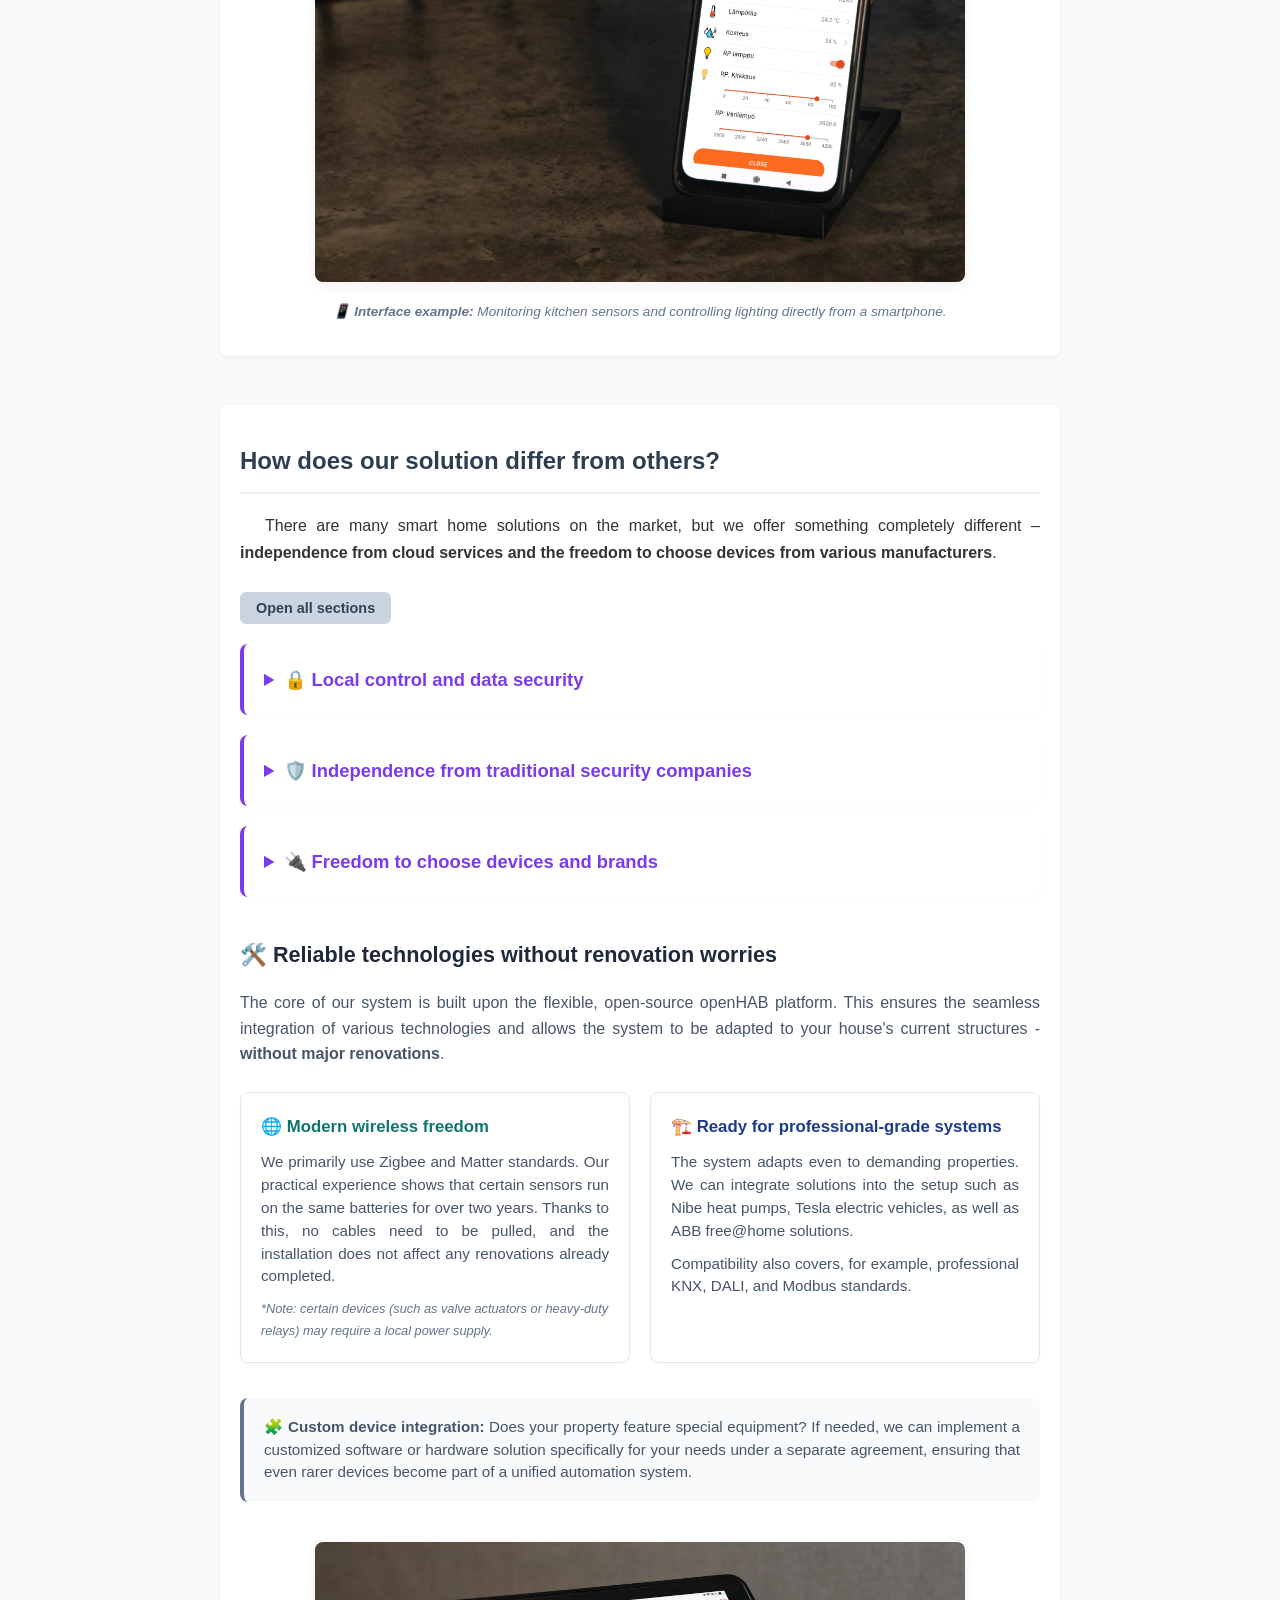
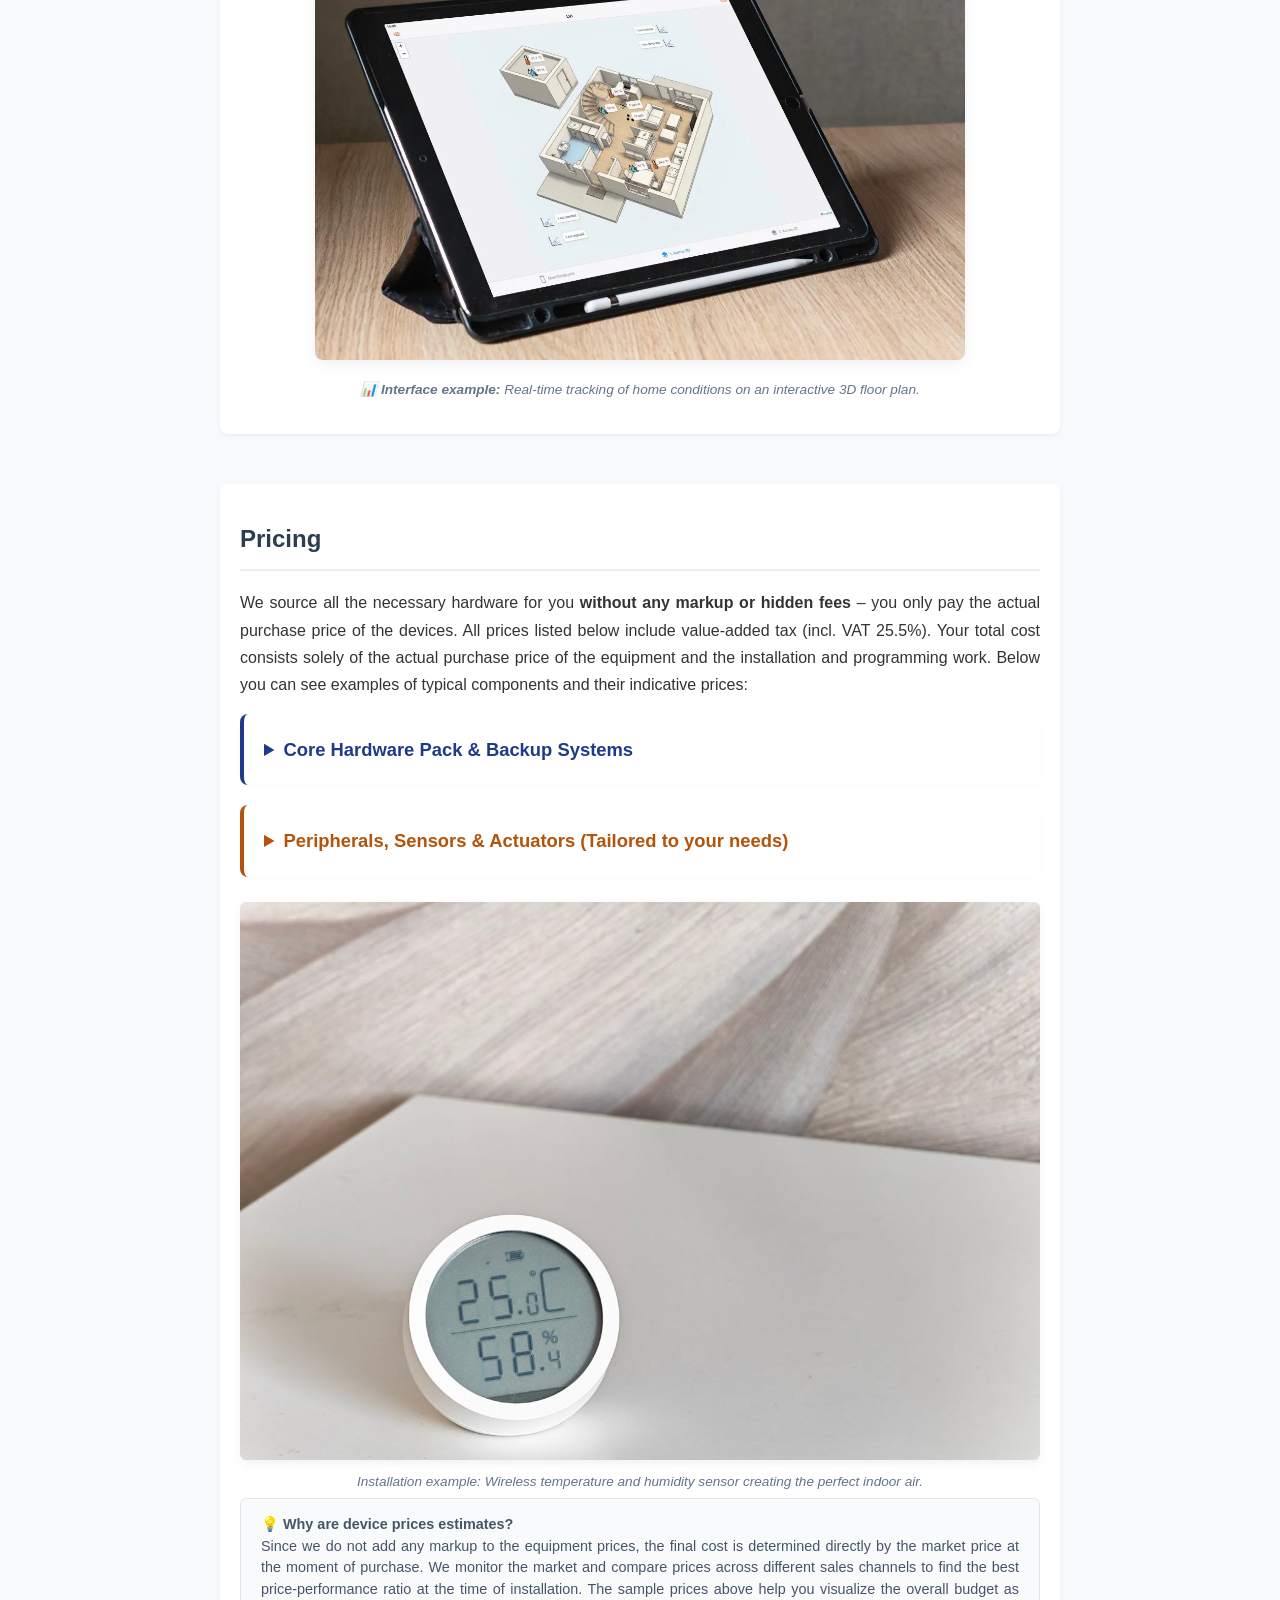
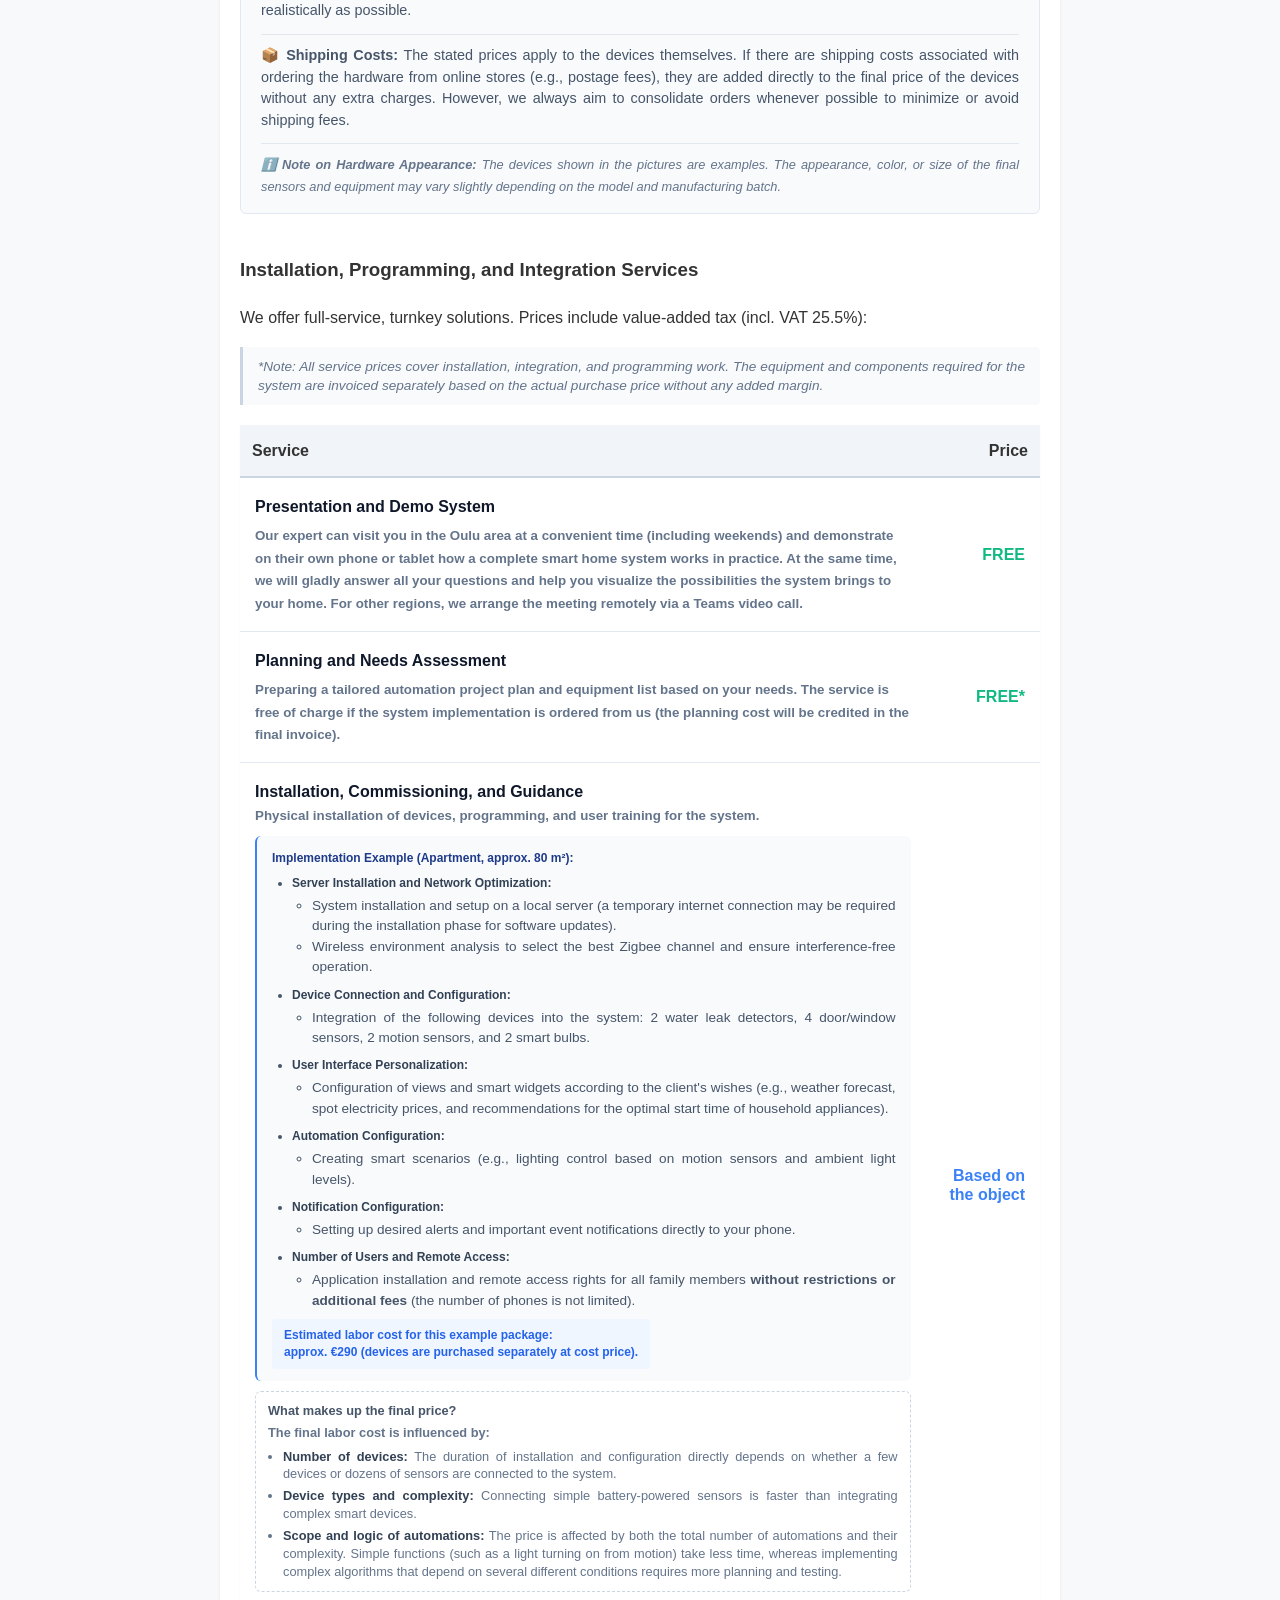
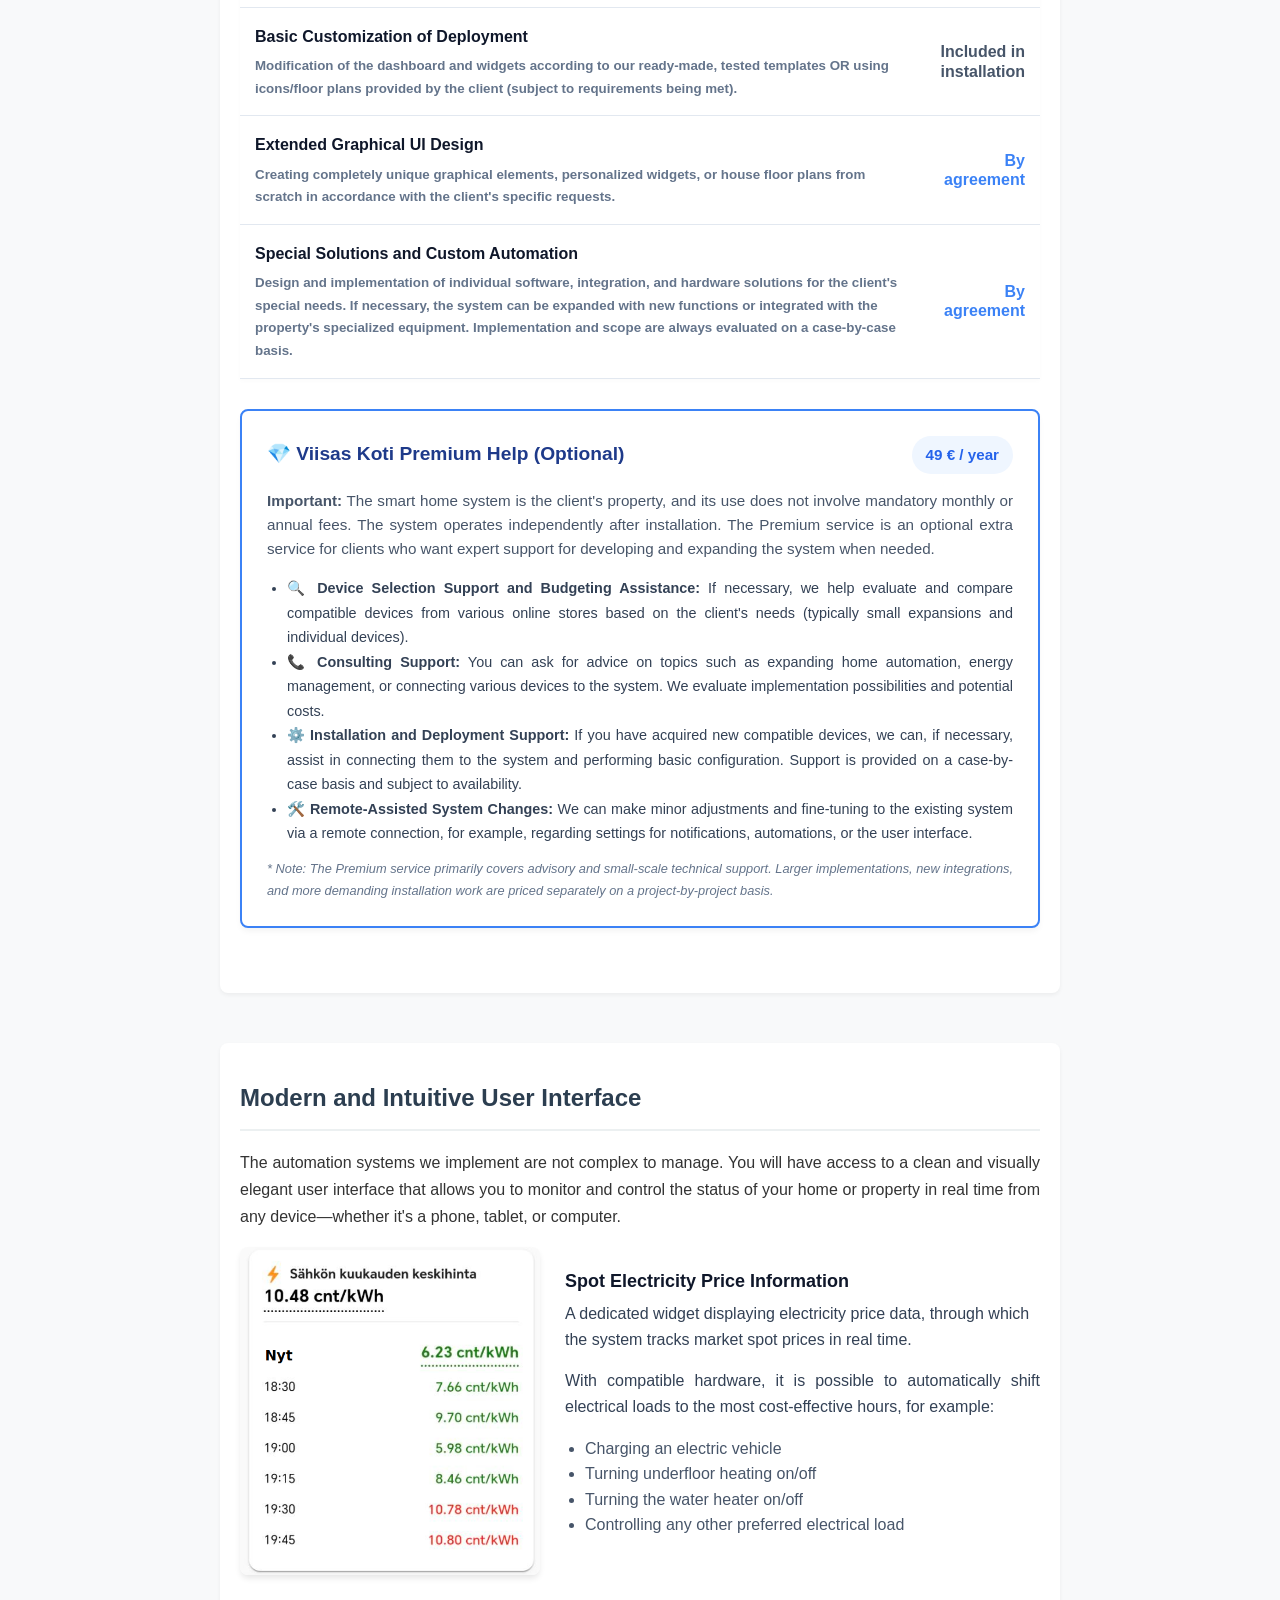
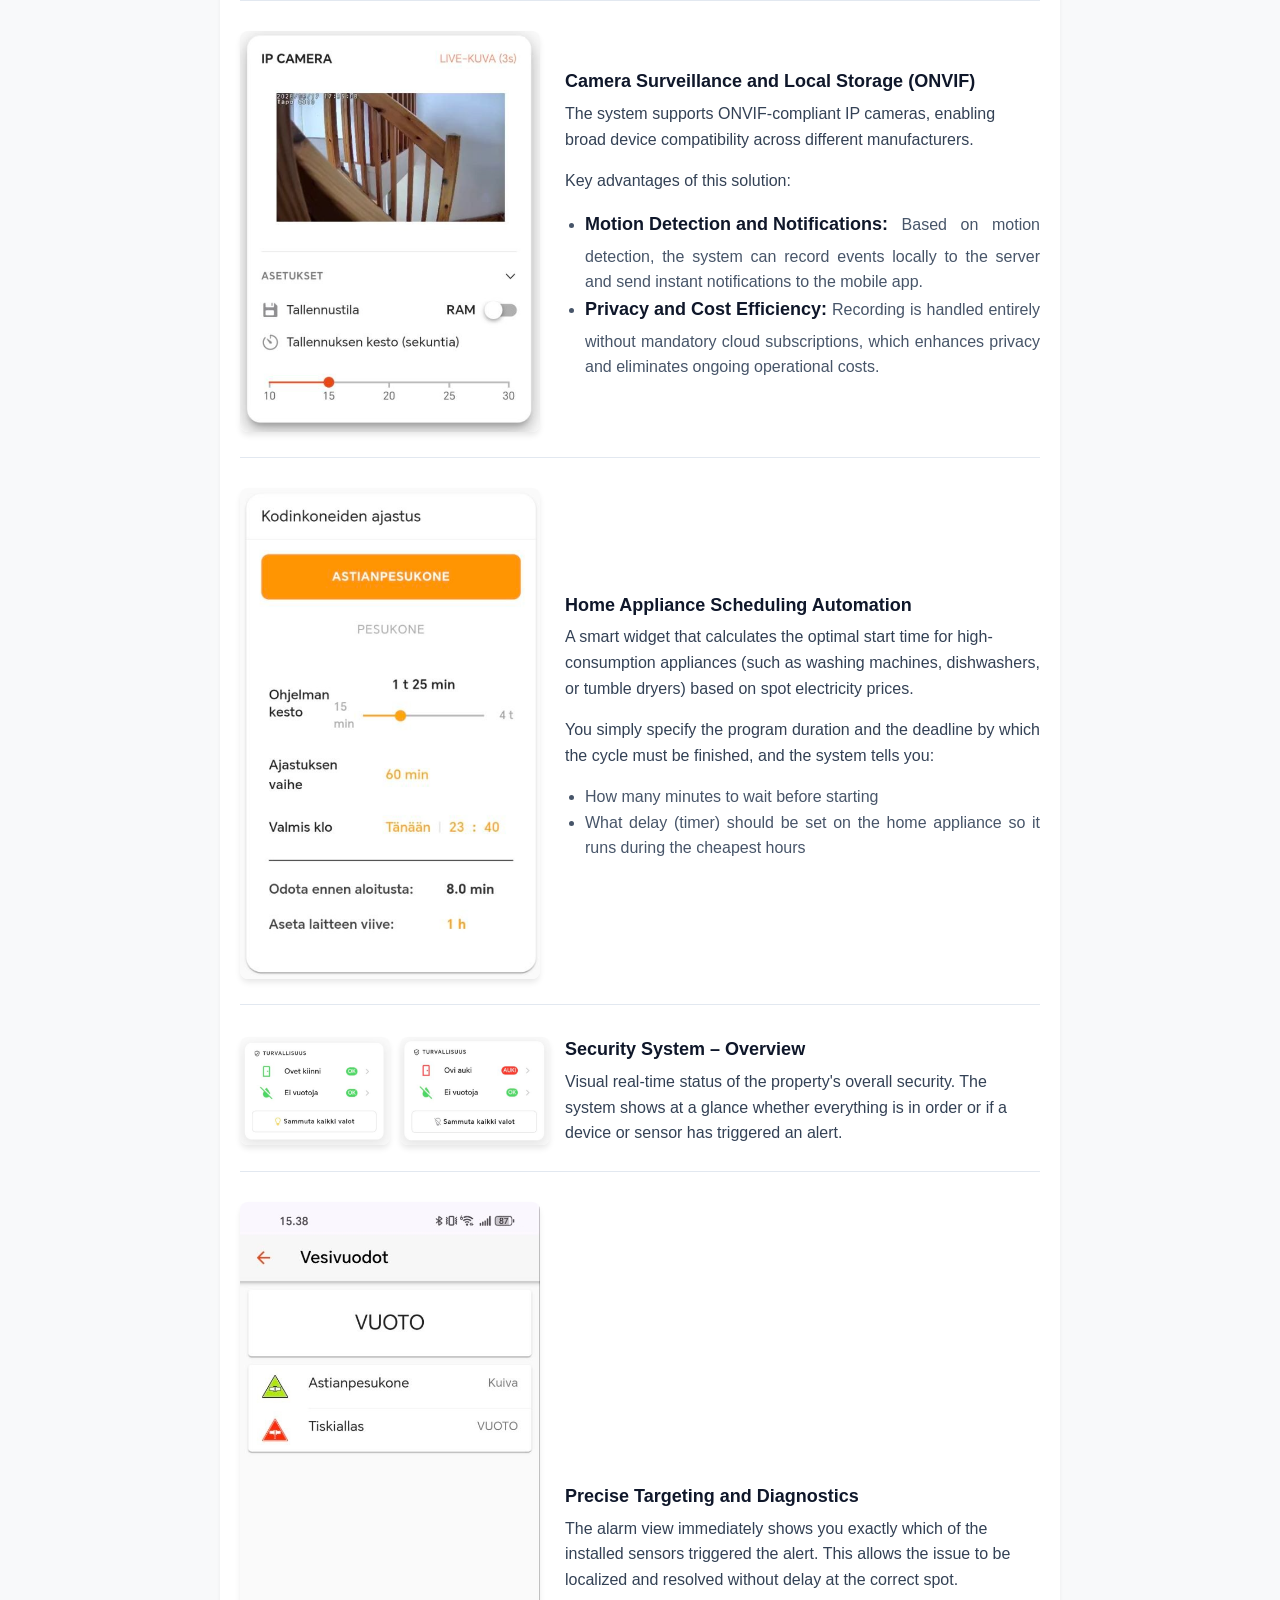
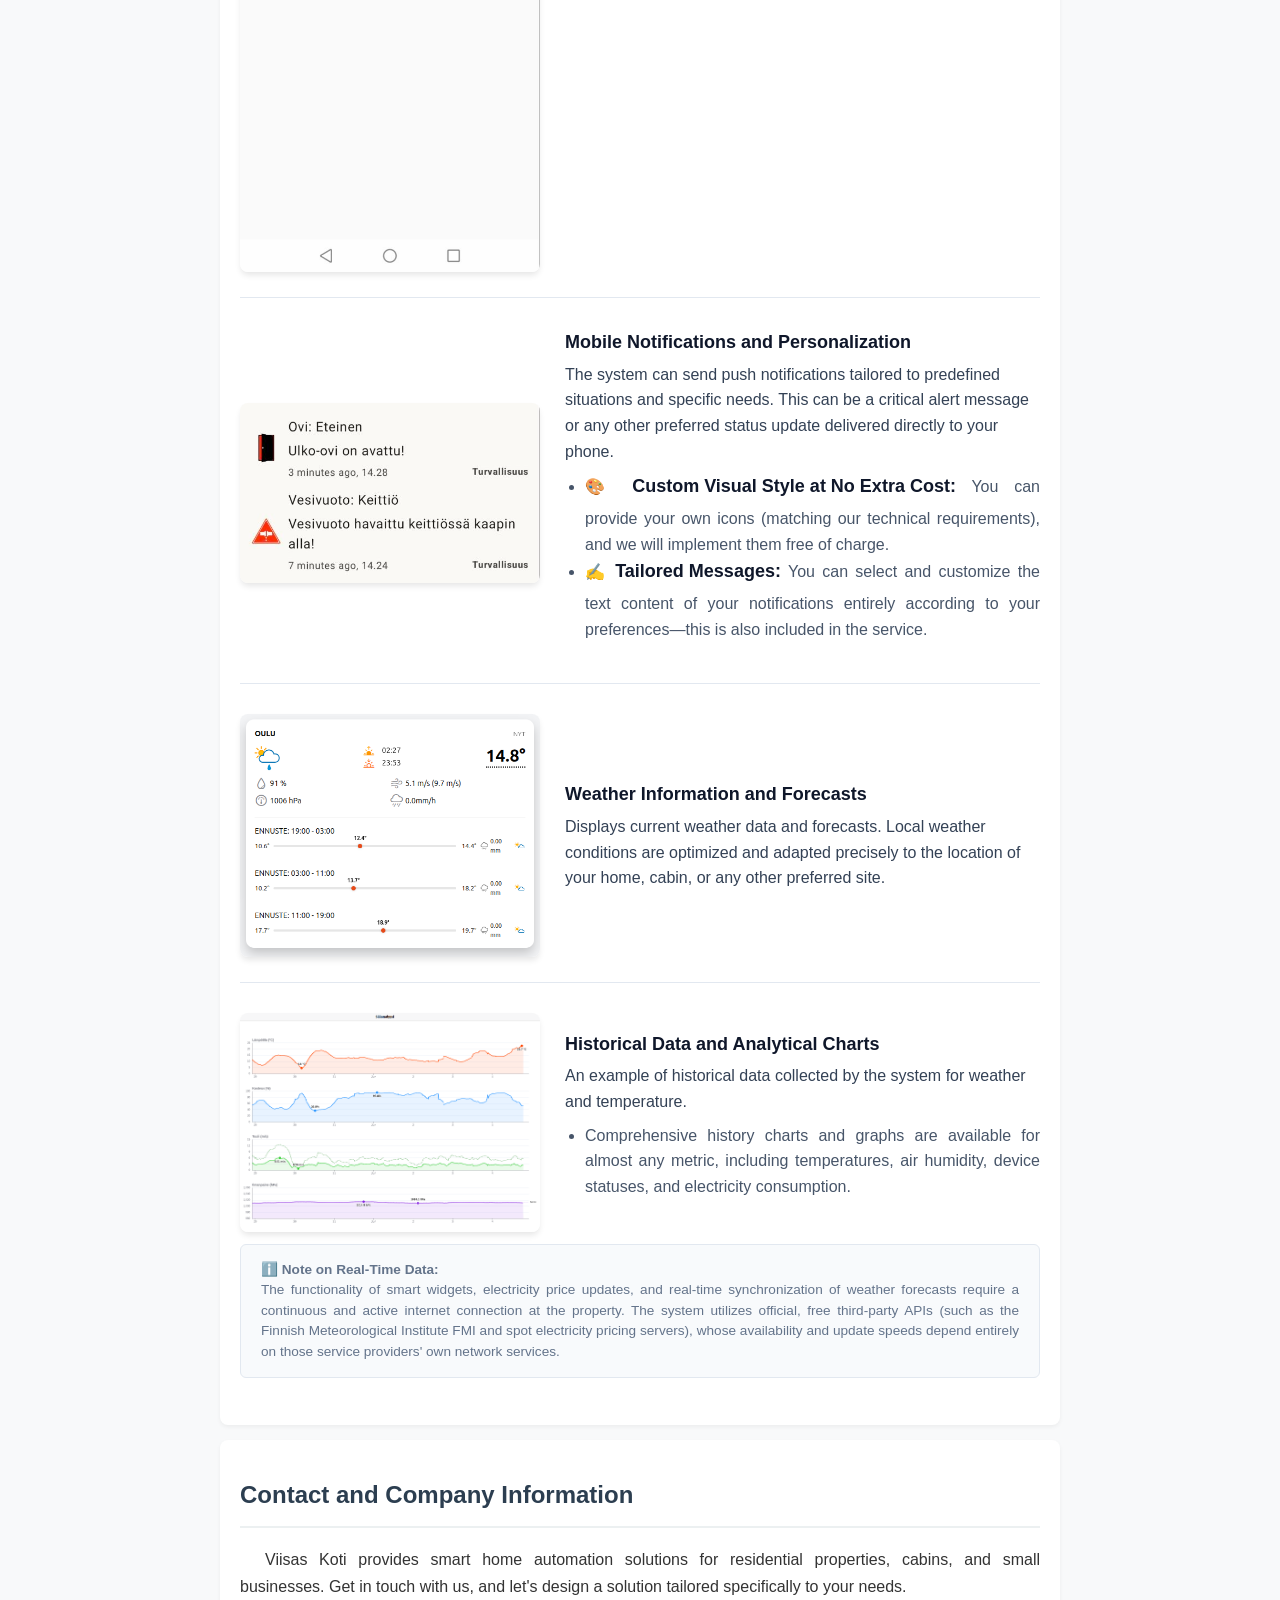
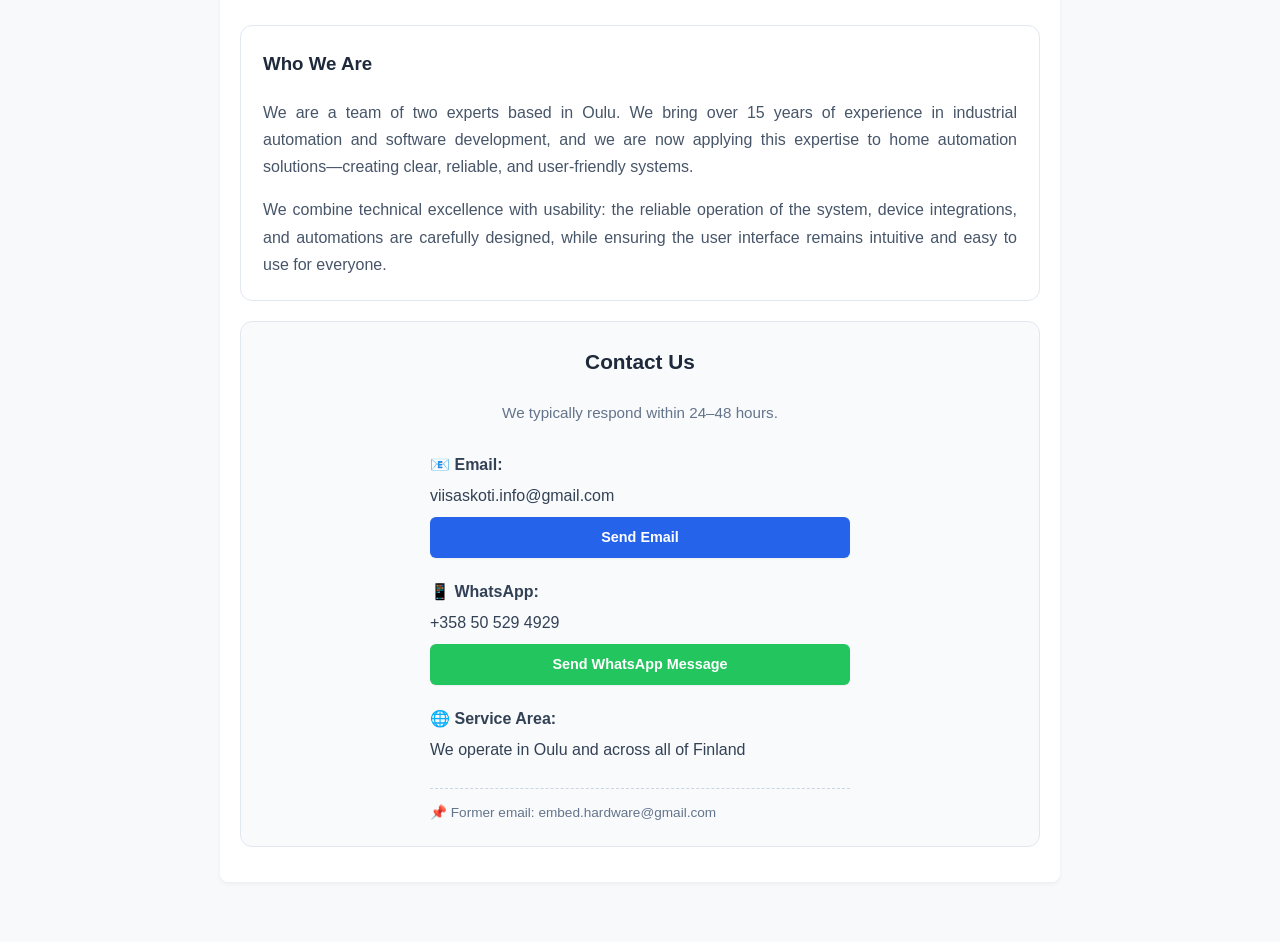
==== commit e81e9118: "Update index_en.html update section 2" ====
--- a/index_en.html
+++ b/index_en.html
@@ -193,90 +193,159 @@
 <section id="miksi-me" style="margin-bottom: 50px;">
     <h2>How does our solution differ from others?</h2>
     
-    <p style="text-indent: 25px; margin-bottom: 25px;">There are plenty of smart home solutions on the market, but we offer something completely different – <strong>independence from cloud services and the freedom to choose devices from various manufacturers</strong>.</p>
-
-    <button class="toggle-all-btn" id="toggleAllBtnSec2" onclick="toggleSection2()">Expand all sections</button>
-
-    <!-- ACCORDIONS (All 3 important theses are fully preserved) -->
-    <div id="section2-accordions" style="margin-bottom: 25px;">
+    <p style="text-indent: 25px; margin-bottom: 25px;">There are many smart home solutions on the market, but we offer something completely different – <strong>independence from cloud services and the freedom to choose devices from various manufacturers</strong>.</p>
+
+    <button class="toggle-all-btn" id="toggleAllBtnSec2" onclick="toggleSection2()">Open all sections</button>
+
+    <!-- ACCORDIONS (Optimized with Yle investigation and local execution combo) -->
+    <div id="section2-accordions" style="margin-bottom: 35px;">
          
+        <!-- 1-ST ACCORDION: LOCAL CONTROL & OFFLINE (COMBINED) -->
         <details class="accordion-item border-blue">
-            <summary>🌐 Fully local management</summary>
-                <div class="accordion-content">
-                    <p style="margin: 0; text-align: justify; text-indent: 25px;">
-                        Our system runs directly inside your home without requiring an internet connection. The internet is only needed <strong>if</strong> you want the system to display the current weather at your cottage, fetch <strong>spot electricity prices</strong>, or if you are traveling and want to check on your home remotely.
+            <summary>🔒 Local control and data security</summary>
+            <div class="accordion-content">
+                <p style="margin: 0 0 12px 0; text-indent: 25px; line-height: 1.6; color: #475569;">
+                    Most current systems operate via the cloud – commands travel first through a foreign server, and if the internet disconnects or the cloud service crashes, the system stops working.
+                </p>
+                <p style="margin: 0 0 12px 0; text-indent: 25px; line-height: 1.6; color: #475569;">
+                    In our solution, all commands are executed <strong>locally directly in your home, completely offline</strong>. The system operates stably without a mandatory internet connection.
+                </p>
+                <p style="margin: 0; text-indent: 25px; line-height: 1.6; font-size: 0.9rem; color: #64748b; font-style: italic;">
+                    *Internet is required only if you want the system to display spot electricity prices, weather info, or if you wish to use a secure remote connection while traveling.
+                </p>
+            </div>
+        </details>
+         
+        <!-- 2-ND ACCORDION: REVISED YLE THESES (DIRECT PHONE & CONDITION ALERTS - UNBOLDED BRAND) -->
+        <details class="accordion-item border-blue">
+            <summary>🛡️ Independence from traditional security companies</summary>
+            <div class="accordion-content" style="color: #475569; line-height: 1.6; font-size: 0.95rem;">
+                
+                <!-- Point 1: Police response and standard processes -->
+                <div style="margin-bottom: 22px;">
+                    <p style="margin: 0 0 8px 0; font-style: italic; border-left: 3px solid #cbd5e1; padding-left: 12px; color: #64748b;">
+                        📌 Poliisihallituksen mukaan se, miten poliisi reagoi erilaisiin hätäkeskuksen kautta tuleviin ilmoituksiin, menee aina normaalin prosessin mukaisesti. Lähtökohtaisesti sillä ei ole merkitystä, miten tehtävä on tullut viranomaisten tietoon. Tapauskohtainen harkinta ratkaisee siis aina. 
+                        — <a href="https://yle.fi/a/74-20227488" target="_blank" style="color: #2563eb; text-decoration: underline; font-weight: 500;">Yle Uutiset</a>
+                    </p>
+                    <p style="margin: 0; padding-left: 15px;">
+                        💡 <strong>How this affects you:</strong><br>
+                        According to the authorities, all alerts are processed according to the same standard procedure, regardless of the system from which the notification originates.
+                    </p>
+                    <p style="margin: 8px 0 0 0; padding-left: 15px;">
+                        The Viisas Koti system forwards the alarm signal directly to your phone, allowing you to assess the situation and, if necessary, contact the emergency services yourself without intermediaries.
                     </p>
                 </div>
-        </details>
-         
-        <details class="accordion-item border-blue">
-            <summary>☁️ No dependence on cloud services</summary>
-                <div class="accordion-content">
-                    <!-- First paragraph: The problem with most systems -->
-                    <p style="margin: 0 0 12px 0; text-align: justify; text-indent: 25px;">
-                        Most modern systems operate through the cloud. For example, when you turn on an alarm, the command first goes through a foreign server. If the internet disconnects or the cloud service crashes, the system stops working.
+        
+                <!-- Point 2: Statistics and video verification -->
+                <div style="margin-bottom: 22px;">
+                    <p style="margin: 0 0 8px 0; font-style: italic; border-left: 3px solid #cbd5e1; padding-left: 12px; color: #64748b;">
+                        📌 Verisuren tilastojen mukaan heidän asiakkaidensa laitteista Suomessa tuli noin 320 000 hälytystä. Runsaassa 5 000 tapauksessa hälytyskeskuspäivystäjä on lähettänyt vartijan kohteeseen. Lopulta vain pieni osa, eli noin 600, on ollut niin sanotusti oikeita.
+                        — <a href="https://yle.fi/a/74-20227488" target="_blank" style="color: #2563eb; text-decoration: underline; font-weight: 500;">Yle Uutiset</a>
                     </p>
-
-                    <!-- Second paragraph: Our advantage -->
-                    <p style="margin: 0; text-align: justify; text-indent: 25px;">
-                        In our solution, all commands are executed locally inside your home in a completely offline mode. However, if needed, a <strong>secure remote connection</strong> can be configured for the system, implemented in full compliance with generally accepted cybersecurity practices.
+                    <p style="margin: 0; padding-left: 15px;">
+                        💡 <strong>How this affects you:</strong><br>
+                        Statistics show that a large majority of alerts do not lead to an actual property visit or a confirmed dangerous situation.
+                    </p>
+                    <p style="margin: 8px 0 0 0; padding-left: 15px;">
+                        The Viisas Koti automation system sends a notification when specified conditions are met and can transmit video footage. Thanks to this, you can check the situation yourself and avoid unnecessary alarm visits and their associated costs.
                     </p>
                 </div>
-        </details>
-         
-        <details class="accordion-item border-blue">
-            <summary>🔌 Independence from device manufacturers (Freedom to choose)</summary>
-                <div class="accordion-content">
-                    <!-- First paragraph: Freedom to choose brands -->
-                    <p>
-                        Our system does not tie you to one specific brand. You are free to buy, for example, a Philips smart bulb and pair it with a smart switch from another manufacturer – in our system, they will communicate with each other seamlessly.
+        
+                <!-- Point 3: Insurance benefits and self-protection -->
+                <div style="margin-bottom: 5px;">
+                    <p style="margin: 0 0 8px 0; font-style: italic; border-left: 3px solid #cbd5e1; padding-left: 12px; color: #64748b;">
+                        📌 Osa vakuutusyhtiöistä ei peri vakuutuskorvauksen omavastuuta, jos laitteisto on toiminut tai rajoittanut vahinkoa. Näin toimivat muun muassa If ja Pohjola vakuutus. Lähi-Tapiola antaa turvalaitteiden perusteella myös alennusta kotivakuutuksen vakuutusmaksusta.
+                        — <a href="https://yle.fi/a/74-20227488" target="_blank" style="color: #2563eb; text-decoration: underline; font-weight: 500;">Yle Uutiset</a>
                     </p>
-                    <p>
-                        The main criterion is that the devices support the open standards and technologies (such as Zigbee, Matter, or Wi-Fi) on which the system is built in your home. We are always happy to help you select the right and compatible devices.
+                    <p style="margin: 0; padding-left: 15px;">
+                        💡 <strong>How this affects you:</strong><br>
+                        Some insurance companies take functional safety devices into account, for example through deductibles or premium rates on a case-by-case basis.
                     </p>
-                    <p style="margin-top: 10px;">
-                        <strong>Do you already have Wi-Fi devices in use?</strong><br>
-                        It is also possible to integrate existing Wi-Fi devices into our system. However, since there are many different Wi-Fi device manufacturers on the market, we are happy to check the compatibility of these devices on a case-by-case basis before starting the installation.
+                    <p style="margin: 8px 0 0 0; padding-left: 15px;">
+                        Automated systems, such as water leak detection and main valve shut-off, can help limit damage and improve your home's safety level in insurance assessments.
                     </p>
                 </div>
+        
+            </div>
+        </details>
+        
+        <!-- 3-RD ACCORDION: FREEDOM OF CHOICE & EXISTING DEVICES INTEGRATION -->
+        <details class="accordion-item border-blue">
+            <summary>🔌 Freedom to choose devices and brands</summary>
+            <div class="accordion-content" style="color: #475569; line-height: 1.6; font-size: 0.95rem;">
+                
+                <p style="margin: 0 0 12px 0;">
+                    Our system does not tie you to one specific brand. You can freely buy, for example, a Philips smart bulb and connect it to another manufacturer's smart switch – in our system, they will communicate with each other seamlessly.
+                </p>
+                
+                <p style="margin: 0 0 16px 0;">
+                    The most important criterion is that the devices support the open standards and technologies (such as Zigbee, Matter, or Wi-Fi) upon which the system is built in your home. We are always happy to help you choose the right and compatible devices.
+                </p>
+                
+                <!-- Section about existing devices -->
+                <div style="padding-top: 14px; border-top: 1px solid #e2e8f0;">
+                    <p style="margin: 0 0 8px 0; font-weight: 600; color: #1e293b;">
+                        Do you already use smart devices?
+                    </p>
+                    <p style="margin: 0 0 16px 0;">
+                        Whether it is existing Wi-Fi devices, smart appliances, or other systems, we will gladly look into how they can be integrated as part of the new setup. We check device compatibility on a case-by-case basis before starting the installation.
+                    </p>
+                    
+                    <!-- Call to Action Link -->
+                    <div style="margin-top: 14px;">
+                        <a href="#yhteystiedot" style="display: inline-flex; align-items: center; gap: 6px; color: #2563eb; text-decoration: none; font-weight: 500; font-size: 0.95rem; border-bottom: 1px dashed #2563eb; padding-bottom: 2px; transition: color 0.2s;">
+                            💬 We are happy to map out the integration possibilities of your current devices free of charge →
+                        </a>
+                    </div>
+                </div>
+        
+            </div>
         </details>
     </div> 
 
-    <!-- TECHNOLOGICAL UNIT (Integrated openHAB, Zigbee and benefits table) -->
-        <h3>Reliable technologies without renovation worries</h3>
-        <p>
-            The core of our system is built upon the flexible, open-source openHAB platform. This allows for the seamless combination of various technologies and guarantees that the system adapts flexibly to your house's structure – <strong>without the need for major renovations</strong>.
+    <!-- TECHNOLOGICAL UNIT (Refactored to modern, clean cards) -->
+    <h3 style="margin-top: 40px; margin-bottom: 15px; color: #1e293b; font-size: 1.35rem;">🛠️ Reliable technologies without renovation worries</h3>
+    <p style="margin-bottom: 25px; color: #475569; line-height: 1.6;">
+        The core of our system is built upon the flexible, open-source openHAB platform. This ensures the seamless integration of various technologies and allows the system to be adapted to your house's current structures - <strong>without major renovations</strong>.
+    </p>
+
+    <!-- Modern Grid instead of the old tight table -->
+    <div style="display: grid; grid-template-columns: repeat(auto-fit, minmax(280px, 1fr)); gap: 20px; margin-bottom: 35px;">
+        
+        <!-- Card 1 -->
+        <div style="background: #ffffff; padding: 20px; border-radius: 8px; border: 1px solid #e2e8f0; box-shadow: 0 2px 4px rgba(0,0,0,0.02);">
+            <h4 style="margin: 0 0 10px 0; color: #0f766e; font-size: 1.05rem; font-weight: 600;">🌐 Modern wireless freedom</h4>
+            <p style="margin: 0 0 10px 0; color: #475569; font-size: 0.95rem; line-height: 1.5;">
+                We primarily use Zigbee and Matter standards. Our practical experience shows that certain sensors run on the same batteries for over two years. Thanks to this, no cables need to be pulled, and the installation does not affect any renovations already completed.
+            </p>
+            <span style="font-size: 0.8rem; color: #64748b; font-style: italic; display: block; margin-top: 5px;">
+                *Note: certain devices (such as valve actuators or heavy-duty relays) may require a local power supply.
+            </span>
+        </div>
+
+        <!-- Card 2 -->
+        <div style="background: #ffffff; padding: 20px; border-radius: 8px; border: 1px solid #e2e8f0; box-shadow: 0 2px 4px rgba(0,0,0,0.02);">
+            <h4 style="margin: 0 0 10px 0; color: #1e3a8a; font-size: 1.05rem; font-weight: 600;">🏗️ Ready for professional-grade systems</h4>
+            <!-- Paragraph 1: Popular consumer brands -->
+                <p style="margin: 0 0 10px 0; color: #475569; font-size: 0.95rem; line-height: 1.5;">
+                    The system adapts even to demanding properties. We can integrate solutions into the setup such as Nibe heat pumps, Tesla electric vehicles, as well as ABB free@home solutions.
+                </p>
+                
+                <!-- Paragraph 2: Professional engineering standards (open list) -->
+                <p style="margin: 0; color: #475569; font-size: 0.95rem; line-height: 1.5;">
+                    Compatibility also covers, for example, professional KNX, DALI, and Modbus standards.
+                </p>
+        </div>
+    </div>
+
+    <!-- Custom Integration Callout Box -->
+    <div style="background: #f8fafc; padding: 18px 20px; border-radius: 8px; border-left: 4px solid #64748b; margin-bottom: 40px;">
+        <p style="margin: 0; color: #475569; font-size: 0.95rem; line-height: 1.5;">
+            🧩 <strong>Custom device integration:</strong> Does your property feature special equipment? If needed, we can implement a customized software or hardware solution specifically for your needs under a separate agreement, ensuring that even rarer devices become part of a unified automation system.
         </p>
-
-        <div class="ui-info-note">
-                <table class="responsive-card-table">
-                    <tbody>
-                        <tr>
-                            <td style="width: 35%;">Modern wireless freedom</td>
-                            <td style="color: #475569; font-size: 0.95rem;">
-                                We primarily use <strong>Zigbee</strong> and <strong>Matter</strong> standards. Most sensors run on batteries for years, so there is no need to run cables, and the installation will not affect any renovations already completed. 
-                                <br><small style="color: #64748b; display: block; margin-top: 5px;">*Note: certain devices (such as valve motors or heavy-duty relays) may require a local power supply.</small>
-                            </td>
-                        </tr>
-                        
-                        <tr>
-                            <td>Ready for professional-grade systems</td>
-                            <td style="color: #475569; font-size: 0.95rem;">
-                                The system adapts even to demanding properties. We can also integrate industrial and automation standards into the solution, such as <strong>Modbus / ModbusTCP</strong>, <strong>KNX</strong>, or <strong>LonWorks</strong>.
-                            </td>
-                        </tr>
-                        
-                        <tr>
-                            <td>Customized hardware support</td>
-                            <td style="color: #475569; font-size: 0.95rem;">
-                                Do your premises have specialized equipment? If needed, we are ready to implement a customized hardware and software solution specifically for your equipment under a separate agreement, ensuring it becomes part of a unified automation system.
-                            </td>
-                        </tr>
-                    </tbody>
-                </table>
-        </div>
-
-    <!-- A block with your actual photo of the tablet -->
+    </div>
+
+    <!-- Original UI Tablet Image Block Fully Preserved -->
     <figure style="margin: 30px auto 0 auto; max-width: 650px; text-align: center;">
         <img class="section-img" 
              src="images/example_tab_edit_v02.webp" 
@@ -284,12 +353,13 @@
              style="display: block; width: 100%; height: auto; border-radius: 8px; box-shadow: 0 4px 15px rgba(0,0,0,0.06);">
         
         <figcaption style="margin-top: 10px; color: #64748b; font-size: 0.85rem; font-style: italic; line-height: 1.4;">
-            📊 <strong>Interface example:</strong> Real-time monitoring of home conditions on an interactive 3D floor plan.
+            📊 <strong>Interface example:</strong> Real-time tracking of home conditions on an interactive 3D floor plan.
         </figcaption>
     </figure>
     
 </section>
 
+<!-- SECTION Price -->    
 <section id="hinnasto" style="margin-bottom: 50px;">
     <h2>Pricing</h2>
     
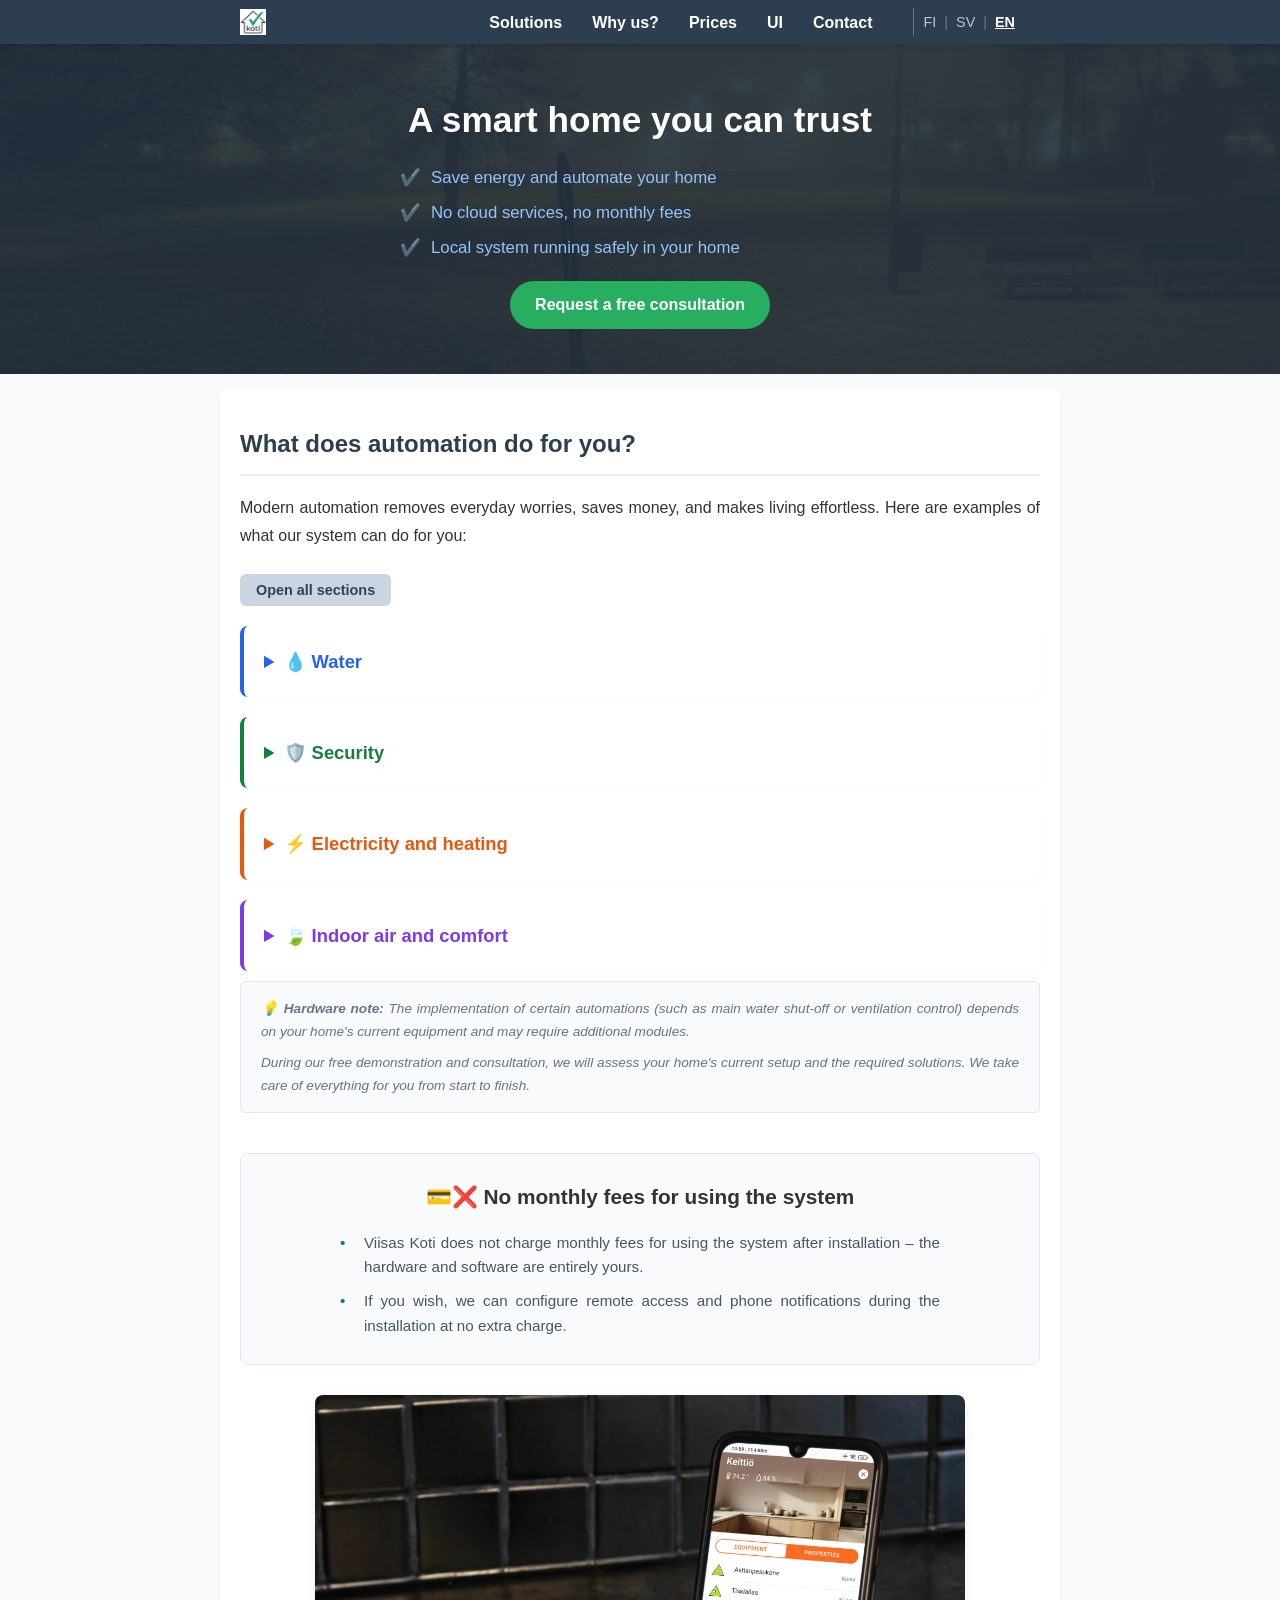
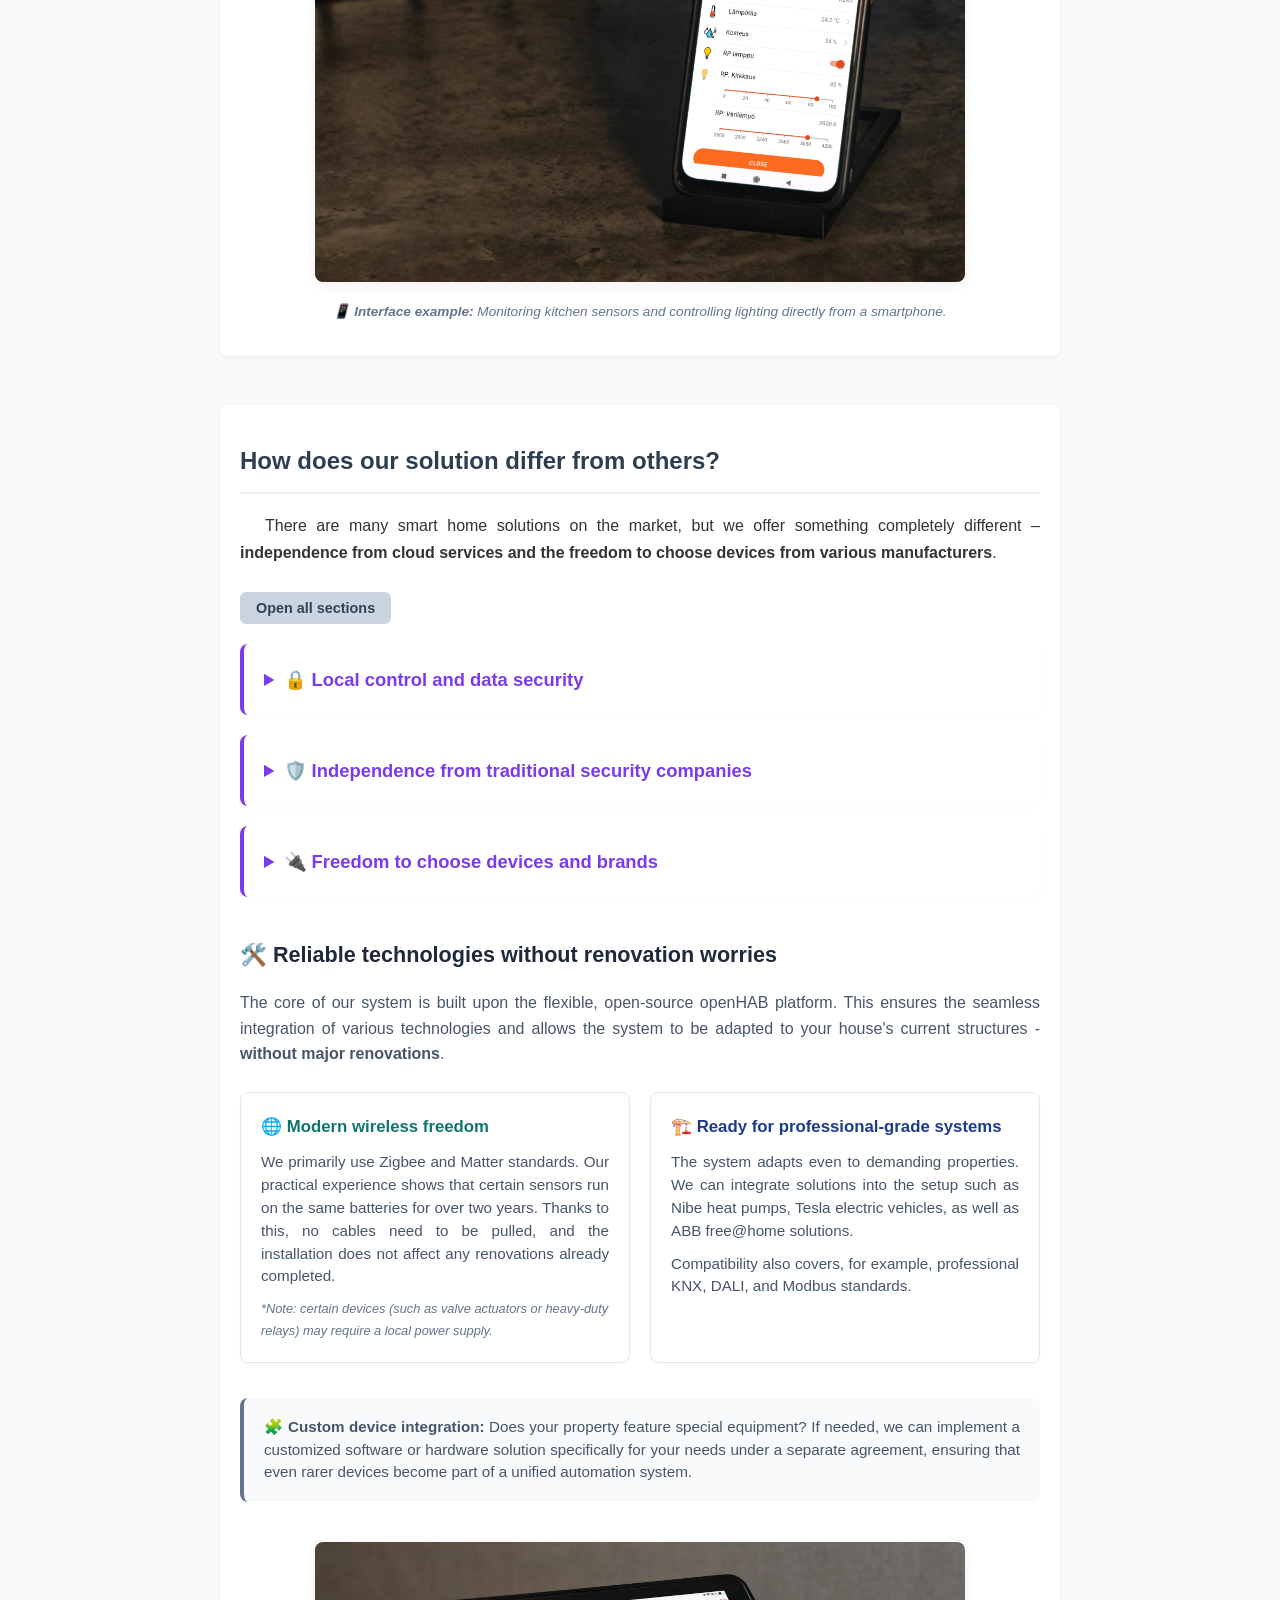
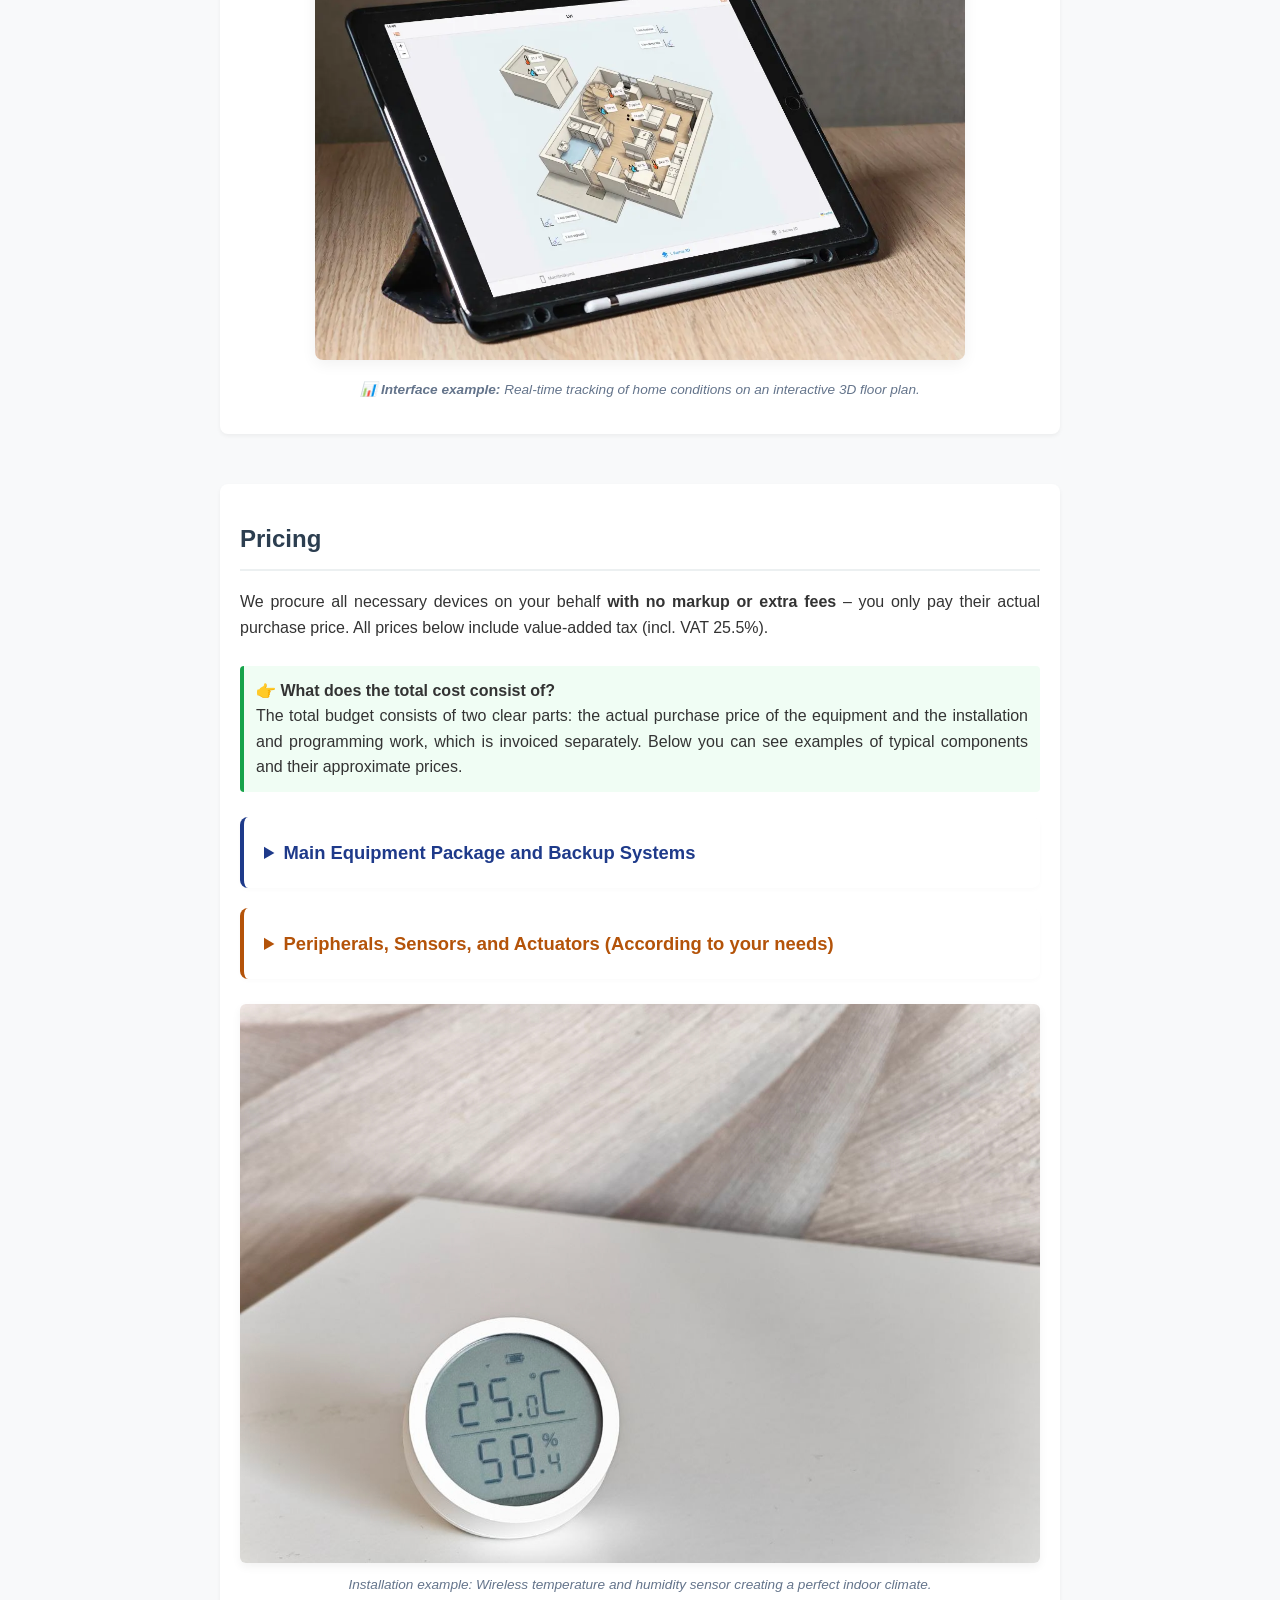
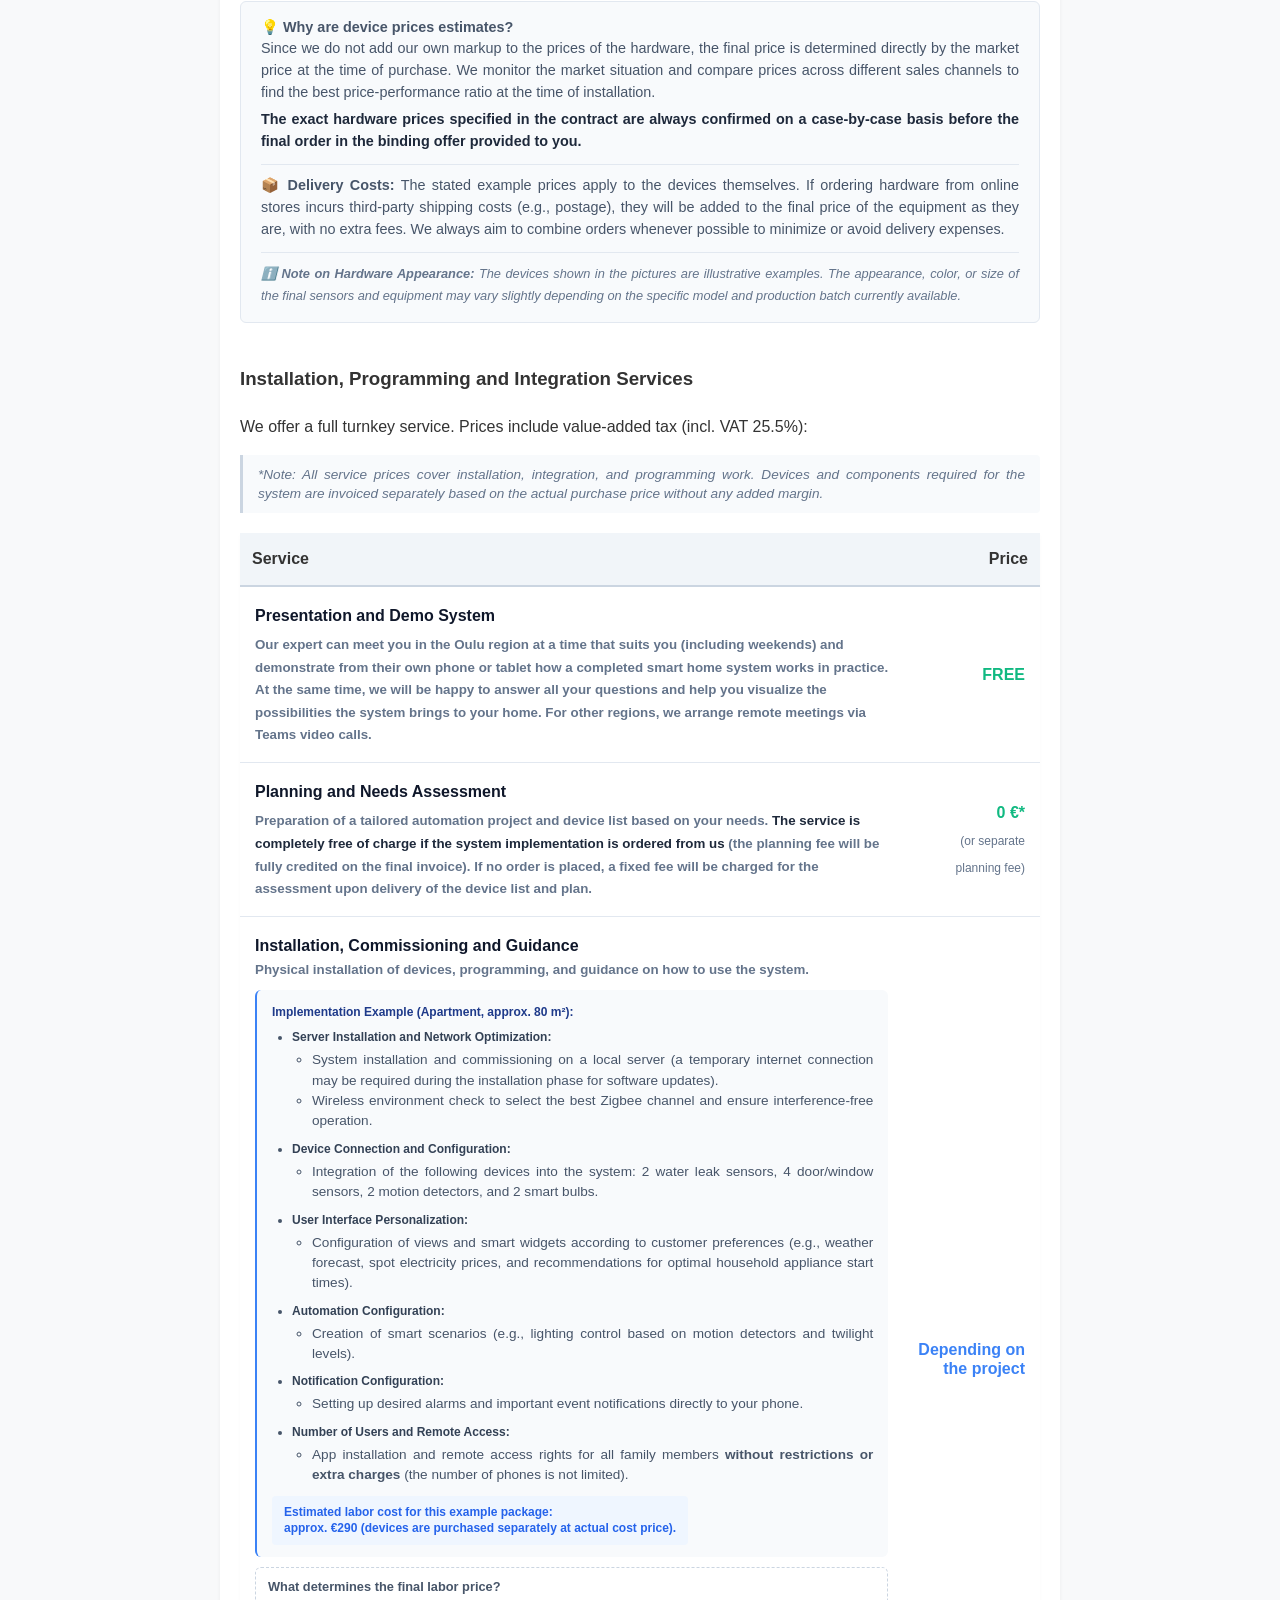
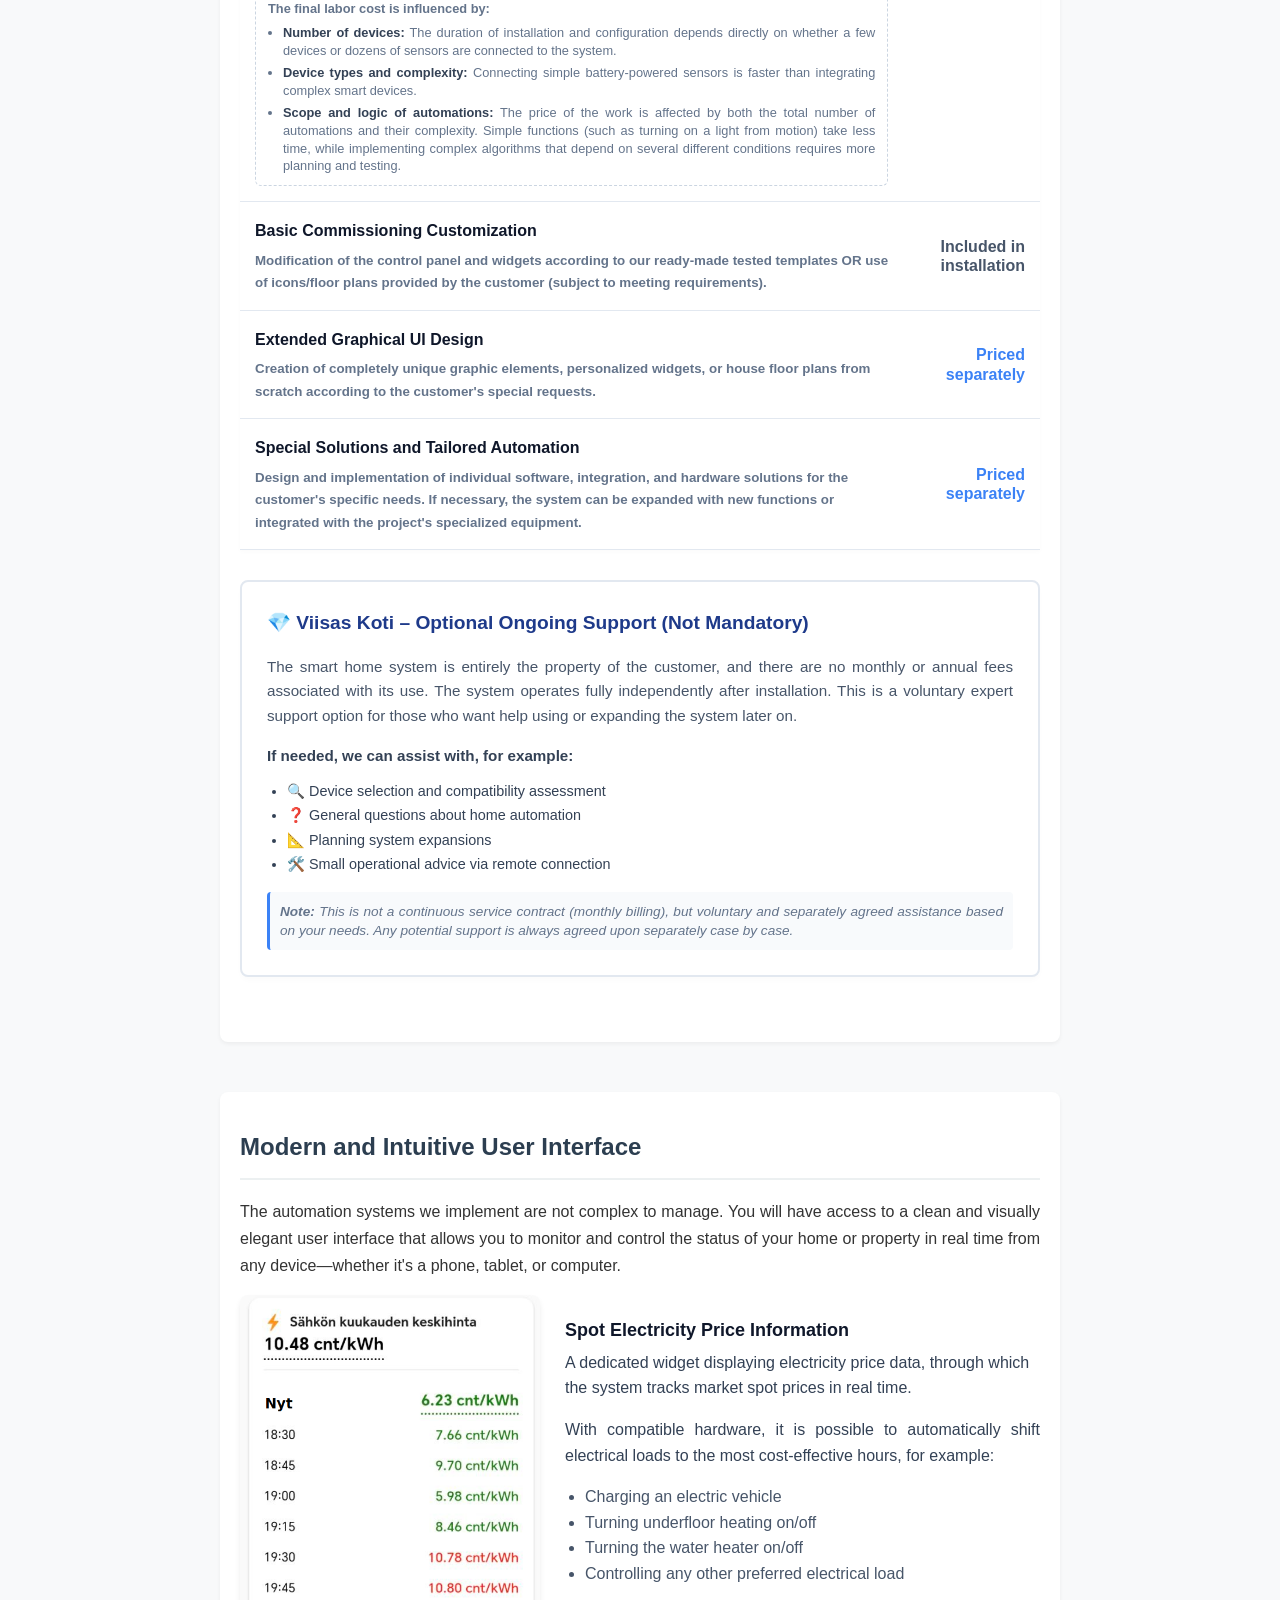
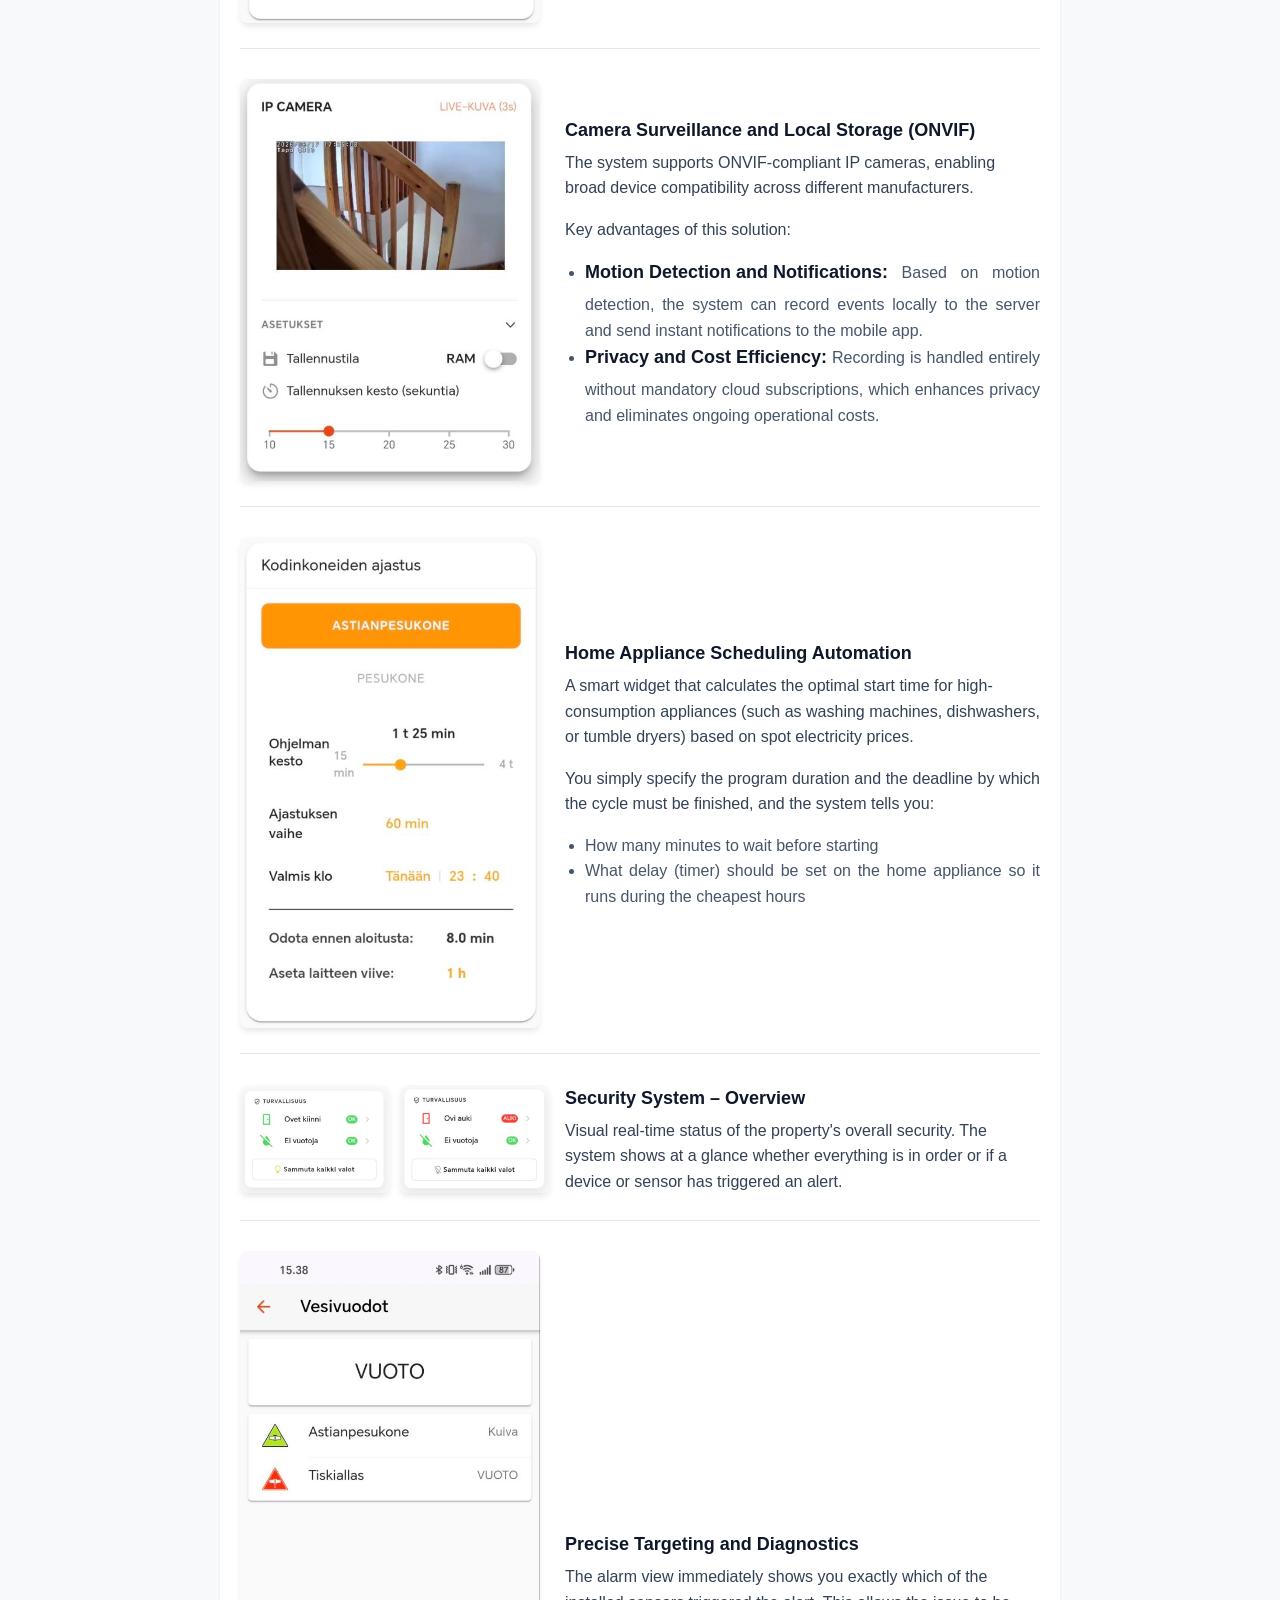
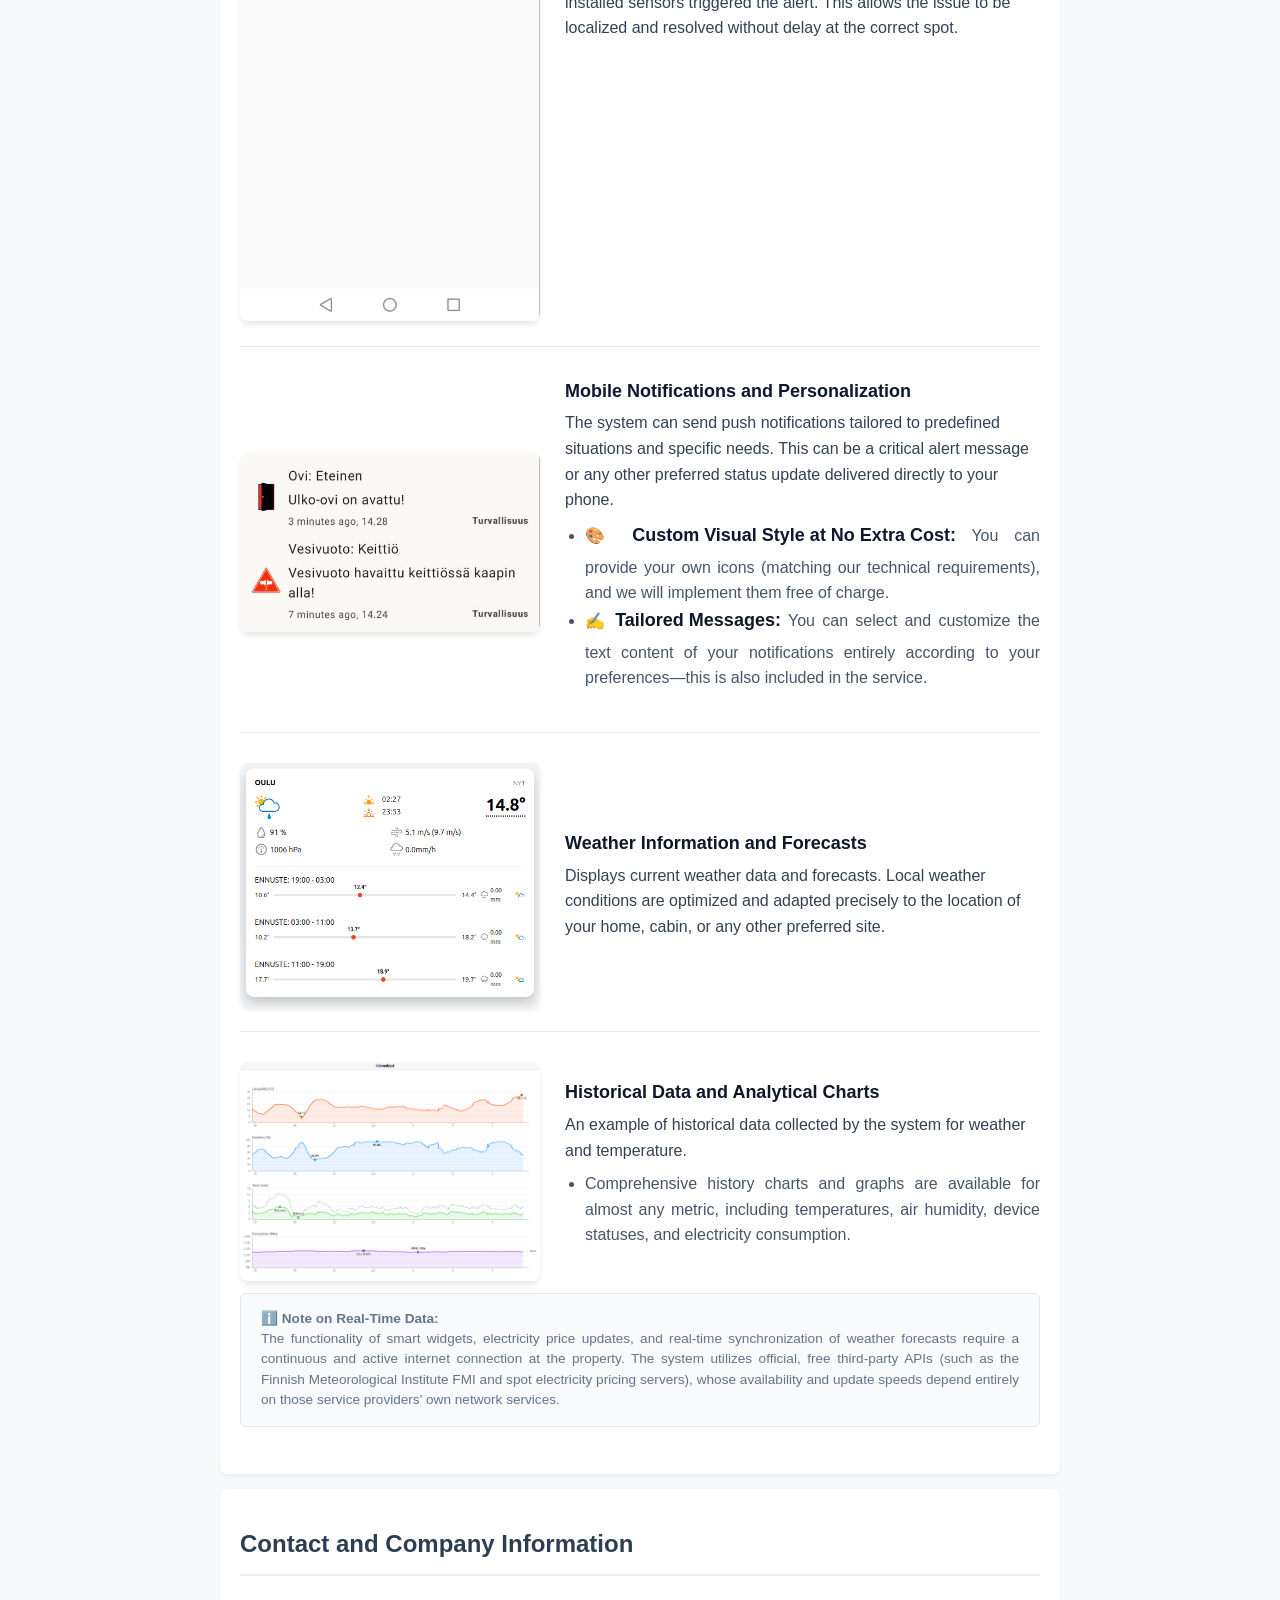
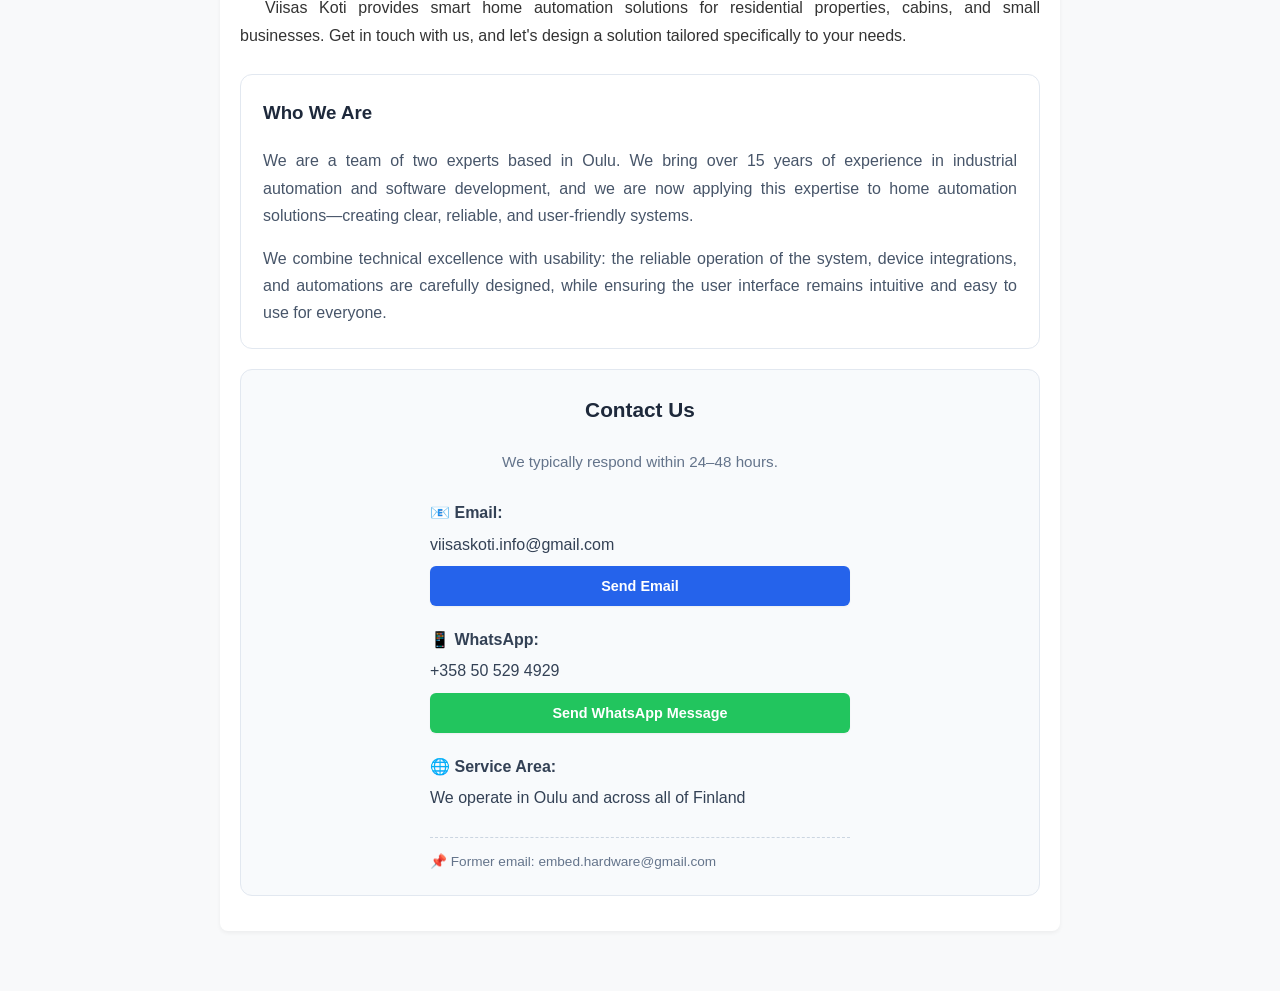
==== commit 47466594: "Update index_en.html update section about price" ====
--- a/index_en.html
+++ b/index_en.html
@@ -363,14 +363,18 @@
 <section id="hinnasto" style="margin-bottom: 50px;">
     <h2>Pricing</h2>
     
-    <p>We source all the necessary hardware for you <strong>without any markup or hidden fees</strong> – you only pay the actual purchase price of the devices. 
-        All prices listed below include value-added tax (incl. VAT 25.5%). 
-        Your total cost consists solely of the actual purchase price of the equipment and the installation and programming work. 
-        Below you can see examples of typical components and their indicative prices:
+    <p style="line-height: 1.6; margin-bottom: 25px;">
+        We procure all necessary devices on your behalf <strong>with no markup or extra fees</strong> – you only pay their actual purchase price. 
+        All prices below include value-added tax (incl. VAT 25.5%).
     </p>
+
+    <p style="line-height: 1.6; margin-bottom: 25px; padding: 12px; background: #f0fdf4; border-left: 4px solid #16a34a; border-radius: 4px;">
+        👉 <strong>What does the total cost consist of?</strong><br>
+        The total budget consists of two clear parts: the actual purchase price of the equipment and the installation and programming work, which is invoiced separately. Below you can see examples of typical components and their approximate prices.
+    </p>
     
     <details class="accordion-item border-price-core">
-        <summary>Core Hardware Pack & Backup Systems</summary>
+        <summary>Main Equipment Package and Backup Systems</summary>
         <div class="accordion-content">
             <table class="responsive-card-table">
                 <thead>
@@ -385,15 +389,15 @@
                         <td style="padding: 12px; width: 80px;"><img src="images/oh_server.svg" alt="Server" style="width: 60px; height: 60px; object-fit: cover; border-radius: 4px;"></td>
 
                         <td style="padding: 12px;">
-                            <strong>Server (ready package)</strong><br>
+                            <strong>Server (pre-configured package)</strong><br>
                             <small style="color: #64748b; display: block; margin-bottom: 8px; line-height: 1.5;">
-                                The brains of the system, running entirely locally. Includes processor, memory, and hard drive.
+                                The brains of the system, operates fully locally. Includes processor, memory, and hard drive.
                             </small>
                             <div style="font-size: 0.8rem; color: #64748b; font-style: italic; line-height: 1.4; margin-top: 6px;">
-                                *If you already have a suitable computer (minimum CPU, 4 GB RAM, 64 GB storage), we can install the system on it. This saves you the purchase cost of new hardware.
+                                *If you already have a suitable computer (minimum CPU, 4 GB RAM, 64 GB storage), we can install the system on it. This saves you the cost of purchasing a new device.
                             </div>
                             <div style="font-size: 0.78rem; color: #475569; line-height: 1.35; margin-top: 8px; padding-top: 6px; border-top: 1px dashed #e2e8f0;">
-                                ℹ️ <strong>Installation requirement:</strong> The server requires a continuous connection to the local network (Ethernet/Wi-Fi) and one free USB port for the coordinator.
+                                ℹ️ <strong>Installation Requirement:</strong> The server requires a continuous connection to the local network (Ethernet/Wi-Fi) and one free USB port for the coordinator.
                             </div>
                         </td>
                         
@@ -405,12 +409,12 @@
                     <tr>
                         <td style="padding: 12px; width: 80px;"><img src="images/coordinator.png" alt="Coordinator" style="width: 60px; height: 60px; object-fit: cover; border-radius: 4px;"></td>
                         <td style="padding: 12px;">
-                            <strong>Zigbee Coordinator (USB dongle)</strong><br>
+                            <strong>Zigbee Coordinator (USB Dongle)</strong><br>
                             <small style="color: #64748b; display: block; margin-bottom: 8px; line-height: 1.5;">
-                                An essential device that creates a local wireless network to connect wireless hardware and create various automation scenarios.
+                                An essential device that creates a local wireless network to connect wireless hardware and run various automation scenarios.
                             </small>
                             <div style="font-size: 0.8rem; color: #64748b; font-style: italic; line-height: 1.4; margin-top: 6px;">
-                                This device creates its own smart home network (Zigbee/Thread) – it does not overload or depend on your regular home Wi-Fi connection.
+                                This device creates its own smart home network (Zigbee/Thread) – it does not load or depend on your home's regular Wi-Fi connection.
                             </div>
                         </td>
                         <td style="padding: 12px; text-align: right; font-weight: 600; color: #3b82f6; vertical-align: top; white-space: nowrap;">
@@ -423,7 +427,7 @@
                         <td style="padding: 12px;">
                             <strong>UPS Uninterruptible Power Supply (Optional)</strong><br>
                             <small style="color: #64748b; display: block; margin-bottom: 5px;">
-                                Ensures the continuous operation of the central unit during brief power outages and protects the hardware from power surges.
+                                Ensures uninterrupted operation of the central unit during short power outages and protects the hardware from power surges.
                             </small>
                         </td>
                         <td style="padding: 12px; text-align: right; font-weight: 600; color: #3b82f6; vertical-align: top; white-space: nowrap;">
@@ -436,10 +440,10 @@
                         <td style="padding: 12px;">
                             <strong>4G/5G Router with Backup Connection (Optional)</strong><br>
                             <small style="color: #64748b; display: block; margin-bottom: 5px;">
-                                A mobile network router that functions either as the home's primary internet connection or as an automatic backup channel if the fixed network goes down.
+                                A mobile network router that acts either as the home's primary internet connection or as an automatic backup channel if the fixed network fails.
                             </small>
                             <div style="font-size: 0.85rem; color: #475569; background: #f8fafc; padding: 10px; border-radius: 6px; border-left: 2px solid #cbd5e1; margin-top: 5px;">
-                                <span style="font-weight: 600;">Fault tolerance:</span> If the fixed internet cuts out, the system can switch to using a SIM-card backup connection, ensuring you still receive important notifications and maintain <strong>remote access to the system via your phone</strong>.
+                                <span style="font-weight: 600;">Fault Tolerance:</span> If the fixed net goes down, the system can switch to using the SIM-card-powered backup connection, ensuring you still receive critical notifications and maintain <strong>remote access to the system via your phone</strong>.
                             </div>
                         </td>
                         <td style="padding: 12px; text-align: right; font-weight: 600; color: #3b82f6; vertical-align: top; white-space: nowrap;">
@@ -452,7 +456,7 @@
     </details>
 
     <details class="accordion-item border-price-sensors">
-        <summary>Peripherals, Sensors & Actuators (Tailored to your needs)</summary>
+        <summary>Peripherals, Sensors, and Actuators (According to your needs)</summary>
         <div class="accordion-content">
             <table class="responsive-card-table">
                 <thead>
@@ -464,39 +468,39 @@
                 </thead>
                 <tbody>
                     <tr>
-                        <td style="padding: 12px; width: 80px;"><img src="images/socket_16A.jpg" alt="Smart Plug" style="width: 60px; height: 60px; object-fit: cover; border-radius: 4px;"></td>
+                        <td style="padding: 12px; width: 80px;"><img src="images/socket_16A.jpg" alt="Smart plug" style="width: 60px; height: 60px; object-fit: cover; border-radius: 4px;"></td>
                         <td style="padding: 12px;">
                             <strong>Smart Plug, 16A</strong><br>
-                            <small style="color: #64748b; display: block; margin-bottom: 5px;">Load management and energy consumption tracking.</small>
+                            <small style="color: #64748b; display: block; margin-bottom: 5px;">Load management and energy consumption monitoring.</small>
                             <div style="font-size: 0.85rem; color: #475569; background: #f8fafc; padding: 10px; border-radius: 6px; border-left: 2px solid #cbd5e1; margin-top: 5px;">
-                                Suitable for max. 3.6 kW loads. Allows load switching control based on spot electricity prices.
+                                Suitable for loads up to 3.6 kW. Enables load switching control based on spot electricity prices.
                             </div>
                         </td>
                         <td style="padding: 12px; text-align: right; font-weight: 600; color: #3b82f6; vertical-align: top; white-space: nowrap;">
                             Approx. €20<br>
-                            <small style="font-weight: normal; color: #64748b; font-size: 0.8rem;">per pcs</small>
+                            <small style="font-weight: normal; color: #64748b; font-size: 0.8rem;">each</small>
                         </td>
                     </tr>
                     
                     <tr>
-                        <td style="padding: 12px; width: 80px;"><img src="images/motion_sensor.jpg" alt="Motion Sensor" style="width: 60px; height: 60px; object-fit: cover; border-radius: 4px;"></td>
+                        <td style="padding: 12px; width: 80px;"><img src="images/motion_sensor.jpg" alt="Motion sensor" style="width: 60px; height: 60px; object-fit: cover; border-radius: 4px;"></td>
                         <td style="padding: 12px;">
                             <strong>Motion and Illuminance Sensor</strong><br>
                             <small style="color: #64748b; display: block; margin-bottom: 5px;">For automation and home security.</small>
                             <div style="font-size: 0.85rem; color: #475569; background: #f8fafc; padding: 10px; border-radius: 6px; border-left: 2px solid #cbd5e1; margin-top: 5px;">
-                                Automatic control of lighting or other execution devices based on motion detection and ambient light levels.
+                                Automatic control of lighting or other execution hardware based on motion detection and ambient light levels.
                             </div>
                         </td>
                         <td style="padding: 12px; text-align: right; font-weight: 600; color: #3b82f6; vertical-align: top; white-space: nowrap;">
                             Approx. €25<br>
-                            <small style="font-weight: normal; color: #64748b; font-size: 0.8rem;">per pcs</small>
+                            <small style="font-weight: normal; color: #64748b; font-size: 0.8rem;">each</small>
                         </td>
                     </tr>
 
                     <tr>
-                        <td style="padding: 12px; width: 80px;"><img src="images/water_leak.jpg" alt="Water Leak Sensor" style="width: 60px; height: 60px; object-fit: cover; border-radius: 4px;"></td>
+                        <td style="padding: 12px; width: 80px;"><img src="images/water_leak.jpg" alt="Water leak sensor" style="width: 60px; height: 60px; object-fit: cover; border-radius: 4px;"></td>
                         <td style="padding: 12px;">
-                            <strong>Water Leak Detector (Sensor)</strong><br>
+                            <strong>Water Leak Sensor</strong><br>
                             <small style="color: #64748b; display: block; margin-bottom: 5px;">Preventative protection against water damage.</small>
                             <div style="font-size: 0.85rem; color: #475569; background: #f8fafc; padding: 10px; border-radius: 6px; border-left: 2px solid #cbd5e1; margin-top: 5px;">
                                 When the sensor detects a leak, the system sends a notification. With compatible hardware, the system can also close the main water valve automatically.
@@ -504,67 +508,67 @@
                         </td>
                         <td style="padding: 12px; text-align: right; font-weight: 600; color: #3b82f6; vertical-align: top; white-space: nowrap;">
                             Approx. €25<br>
-                            <small style="font-weight: normal; color: #64748b; font-size: 0.8rem;">per pcs</small>
+                            <small style="font-weight: normal; color: #64748b; font-size: 0.8rem;">each</small>
                         </td>
                     </tr>
 
                     <tr>
-                        <td style="padding: 12px; width: 80px;"><img src="images/lamp_e27.jpg" alt="Smart Bulb E27" style="width: 60px; height: 60px; object-fit: cover; border-radius: 4px;"></td>
+                        <td style="padding: 12px; width: 80px;"><img src="images/lamp_e27.jpg" alt="Smart bulb E27" style="width: 60px; height: 60px; object-fit: cover; border-radius: 4px;"></td>
                         <td style="padding: 12px;">
                             <strong>Smart Bulb, E27 base</strong><br>
-                            <small style="color: #64748b; display: block; margin-bottom: 5px;">Smart lighting control and ambience creation.</small>
+                            <small style="color: #64748b; display: block; margin-bottom: 5px;">Intelligent lighting control and ambiance creation.</small>
                             <div style="font-size: 0.85rem; color: #475569; background: #f8fafc; padding: 10px; border-radius: 6px; border-left: 2px solid #cbd5e1; margin-top: 5px;">
-                                Adjust brightness (dimming) and color temperature from warm to cool white depending on the situation.
+                                Capability to adjust brightness (dimming) and color temperature from warm to cool white depending on the situation.
                             </div>
                         </td>
                         <td style="padding: 12px; text-align: right; font-weight: 600; color: #3b82f6; vertical-align: top; white-space: nowrap;">
                             Approx. €15<br>
-                            <small style="font-weight: normal; color: #64748b; font-size: 0.8rem;">per pcs</small>
+                            <small style="font-weight: normal; color: #64748b; font-size: 0.8rem;">each</small>
                         </td>
                     </tr>
 
                     <tr>
-                        <td style="padding: 12px; width: 80px;"><img src="images/lamp_gu10.jpg" alt="Smart Bulb GU10" style="width: 60px; height: 60px; object-fit: cover; border-radius: 4px;"></td>
+                        <td style="padding: 12px; width: 80px;"><img src="images/lamp_gu10.jpg" alt="Smart bulb GU10" style="width: 60px; height: 60px; object-fit: cover; border-radius: 4px;"></td>
                         <td style="padding: 12px;">
                             <strong>Smart Bulb, GU10 base</strong><br>
-                            <small style="color: #64748b; display: block; margin-bottom: 5px;">Control spotlights and recessed downlights.</small>
+                            <small style="color: #64748b; display: block; margin-bottom: 5px;">Control for spotlights and recessed downlights.</small>
                             <div style="font-size: 0.85rem; color: #475569; background: #f8fafc; padding: 10px; border-radius: 6px; border-left: 2px solid #cbd5e1; margin-top: 5px;">
-                                Adjust brightness (dimming) and color temperature from warm to cool white depending on the situation.
+                                Capability to adjust brightness (dimming) and color temperature from warm to cool white depending on the situation.
                             </div>
                         </td>
                         <td style="padding: 12px; text-align: right; font-weight: 600; color: #3b82f6; vertical-align: top; white-space: nowrap;">
                             Approx. €20<br>
-                            <small style="font-weight: normal; color: #64748b; font-size: 0.8rem;">per pcs</small>
+                            <small style="font-weight: normal; color: #64748b; font-size: 0.8rem;">each</small>
                         </td>
                     </tr>
 
                     <tr>
-                        <td style="padding: 12px; width: 80px;"><img src="images/lamp_e14.jpg" alt="Smart Bulb E14" style="width: 60px; height: 60px; object-fit: cover; border-radius: 4px;"></td>
+                        <td style="padding: 12px; width: 80px;"><img src="images/lamp_e14.jpg" alt="Smart bulb E14" style="width: 60px; height: 60px; object-fit: cover; border-radius: 4px;"></td>
                         <td style="padding: 12px;">
                             <strong>Smart Bulb, E14 base</strong><br>
-                            <small style="color: #64748b; display: block; margin-bottom: 5px;">Smart control for smaller fixtures and candle bulbs.</small>
+                            <small style="color: #64748b; display: block; margin-bottom: 5px;">Smart control for smaller lamps and candle bulbs.</small>
                             <div style="font-size: 0.85rem; color: #475569; background: #f8fafc; padding: 10px; border-radius: 6px; border-left: 2px solid #cbd5e1; margin-top: 5px;">
-                                Adjust brightness (dimming) and color temperature from warm to cool white depending on the situation.
+                                Capability to adjust brightness (dimming) and color temperature from warm to cool white depending on the situation.
                             </div>
                         </td>
                         <td style="padding: 12px; text-align: right; font-weight: 600; color: #3b82f6; vertical-align: top; white-space: nowrap;">
                             Approx. €15<br>
-                            <small style="font-weight: normal; color: #64748b; font-size: 0.8rem;">per pcs</small>
+                            <small style="font-weight: normal; color: #64748b; font-size: 0.8rem;">each</small>
                         </td>
                     </tr>
 
                     <tr>
-                        <td style="padding: 12px; width: 80px;"><img src="images/temp_humidity_sensor.jpg" alt="Temperature and Humidity Sensor with LCD Display" style="width: 60px; height: 60px; object-fit: cover; border-radius: 4px;"></td>
+                        <td style="padding: 12px; width: 80px;"><img src="images/temp_humidity_sensor.jpg" alt="Temperature and humidity sensor with LCD display" style="width: 60px; height: 60px; object-fit: cover; border-radius: 4px;"></td>
                         <td style="padding: 12px;">
                             <strong>Temperature and Humidity Sensor with LCD Display</strong><br>
-                            <small style="color: #64748b; display: block; margin-bottom: 5px;">For room air and microclimate monitoring.</small>
+                            <small style="color: #64748b; display: block; margin-bottom: 5px;">For indoor air quality and microclimate monitoring.</small>
                             <div style="font-size: 0.85rem; color: #475569; background: #f8fafc; padding: 10px; border-radius: 6px; border-left: 2px solid #cbd5e1; margin-top: 5px;">
-                                Allows room temperature and humidity tracking. With compatible devices, this data can be used to automatically adjust heating or ventilation.
+                                Enables tracking of room temperature and humidity. With compatible devices, this data can be used for automatic adjustment of heating or ventilation.
                             </div>
                         </td>
                         <td style="padding: 12px; text-align: right; font-weight: 600; color: #3b82f6; vertical-align: top; white-space: nowrap;">
                             Approx. €20<br>
-                            <small style="font-weight: normal; color: #64748b; font-size: 0.8rem;">per pcs</small>
+                            <small style="font-weight: normal; color: #64748b; font-size: 0.8rem;">each</small>
                         </td>
                     </tr>
                 </tbody>
@@ -572,218 +576,215 @@
         </div>
     </details>
 
-        <figure style="margin: 25px auto; max-width: 800px; text-align: center;">
-            <img class="section-img" src="images/background_temp_sensor.jpg" alt="Installation example: Wireless temperature and humidity sensor" style="display: block; margin: 0 auto; width: 100%; height: auto; border-radius: 6px; box-shadow: 0 4px 10px rgba(0,0,0,0.05);">
-            <figcaption style="margin-top: 10px; color: #64748b; font-size: 0.85rem; font-style: italic;">
-                Installation example: Wireless temperature and humidity sensor creating the perfect indoor air.
-            </figcaption>
-        </figure>
+    <figure style="margin: 25px auto; max-width: 800px; text-align: center;">
+        <img class="section-img" src="images/background_temp_sensor.jpg" alt="Installation example: Wireless temperature and humidity sensor" style="display: block; margin: 0 auto; width: 100%; height: auto; border-radius: 6px; box-shadow: 0 4px 10px rgba(0,0,0,0.05);">
+        <figcaption style="margin-top: 10px; color: #64748b; font-size: 0.85rem; font-style: italic;">
+            Installation example: Wireless temperature and humidity sensor creating a perfect indoor climate.
+        </figcaption>
+    </figure>
                
-        <div style="background: #f8fafc; padding: 15px 20px; border-radius: 6px; border: 1px solid #e2e8f0; margin-top: -20px; margin-bottom: 40px;">
-            <p style="margin: 0 0 12px 0; color: #475569; font-size: 0.9rem; line-height: 1.5;">
-                    💡 <strong>Why are device prices estimates?</strong><br>
-                    Since we do not add any markup to the equipment prices, the final cost is determined directly by the market price at the moment of purchase. 
-                    We monitor the market and compare prices across different sales channels to find the best price-performance ratio at the time of installation. 
-                    The sample prices above help you visualize the overall budget as realistically as possible.
-                </p>
+    <div style="background: #f8fafc; padding: 15px 20px; border-radius: 6px; border: 1px solid #e2e8f0; margin-top: -20px; margin-bottom: 40px;">
+        <p style="margin: 0 0 12px 0; color: #475569; font-size: 0.9rem; line-height: 1.5;">
+            💡 <strong>Why are device prices estimates?</strong><br>
+            Since we do not add our own markup to the prices of the hardware, the final price is determined directly by the market price at the time of purchase. We monitor the market situation and compare prices across different sales channels to find the best price-performance ratio at the time of installation. 
+            <span style="display: block; margin-top: 6px; font-weight: 600; color: #1e293b;">
+                The exact hardware prices specified in the contract are always confirmed on a case-by-case basis before the final order in the binding offer provided to you.
+            </span>
+        </p>
+                
+        <p style="margin: 0 0 12px 0; color: #475569; font-size: 0.9rem; line-height: 1.5; border-top: 1px solid #e2e8f0; padding-top: 10px;">
+            📦 <strong>Delivery Costs:</strong> The stated example prices apply to the devices themselves. If ordering hardware from online stores incurs third-party shipping costs (e.g., postage), they will be added to the final price of the equipment as they are, with no extra fees. We always aim to combine orders whenever possible to minimize or avoid delivery expenses.
+        </p>
+                
+        <p style="margin: 0; color: #64748b; font-size: 0.8rem; font-style: italic; border-top: 1px solid #e2e8f0; padding-top: 10px;">
+            ℹ️ <strong>Note on Hardware Appearance:</strong> The devices shown in the pictures are illustrative examples. The appearance, color, or size of the final sensors and equipment may vary slightly depending on the specific model and production batch currently available.
+        </p>
+    </div>
+
+
+     <!-- SECTION Price about installation -->
+    <h3>Installation, Programming and Integration Services</h3>
+            
+            <p style="margin-bottom: 15px;">We offer a full turnkey service. Prices include value-added tax (incl. VAT 25.5%):</p>
+                                
+            <p style="font-size: 0.85rem; color: #64748b; font-style: italic; background: #f8fafc; padding: 10px 15px; border-left: 3px solid #cbd5e1; margin: 0 0 20px 0; border-radius: 0 4px 4px 0; line-height: 1.4;">
+                *Note: All service prices cover installation, integration, and programming work. Devices and components required for the system are invoiced separately based on the actual purchase price without any added margin.
+            </p>
+                            
+                <table class="responsive-card-table" style="width: 100%; border-collapse: collapse; background: #fff; box-shadow: 0 2px 5px rgba(0,0,0,0.02); margin-bottom: 25px;">
+                    <thead>
+                        <tr style="background-color: #f1f5f9; border-bottom: 2px solid #cbd5e1; text-align: left;">
+                            <th style="padding: 12px; font-weight: 600;">Service</th>
+                            <th style="padding: 12px; font-weight: 600; text-align: right;">Price</th>
+                        </tr>
+                    </thead>
+                    <tbody>
+                        <tr style="border-bottom: 1px solid #e2e8f0;">
+                            <td style="padding: 15px;">
+                                <strong>Presentation and Demo System</strong><br>
+                                <small style="color: #64748b; display: block; margin-top: 5px;">
+                                    Our expert can meet you in the Oulu region at a time that suits you (including weekends) and demonstrate from their own phone or
+                                    tablet how a completed smart home system works in practice. At the same time, we will be happy to answer all your questions and help you visualize
+                                    the possibilities the system brings to your home. For other regions, we arrange remote meetings via Teams video calls.
+                                </small>
+                            </td>
+                            <td style="padding: 15px; text-align: right; color: #10b981; font-weight: bold; vertical-align: middle;">
+                                FREE
+                            </td>
+                        </tr>
+                                    
+                        <tr style="border-bottom: 1px solid #e2e8f0;">
+                            <td style="padding: 15px;">
+                                <strong>Planning and Needs Assessment</strong><br>
+                                <small style="color: #64748b; display: block; margin-top: 5px;">
+                                    Preparation of a tailored automation project and device list based on your needs. 
+                                    <span style="color: #1e293b; font-weight: 600;">The service is completely free of charge if the system implementation is ordered from us</span> (the planning fee will be fully credited on the final invoice). If no order is placed, a fixed fee will be charged for the assessment upon delivery of the device list and plan.
+                                </small>
+                            </td>
+                            <td style="padding: 15px; text-align: right; color: #10b981; font-weight: bold; vertical-align: middle; white-space: nowrap;">
+                                0 €*<br><span style="font-size: 0.75rem; color: #64748b; font-weight: normal;">(or separate<br>planning fee)</span>
+                            </td>
+                        </tr>
+                                    
+                        <tr style="border-bottom: 1px solid #e2e8f0;">
+                            <td style="padding: 15px;">
+                                <strong>Installation, Commissioning and Guidance</strong><br>
+                                <small style="color: #64748b; display: block; margin-bottom: 8px;">Physical installation of devices, programming, and guidance on how to use the system.</small>
+                                            
+                                <div style="font-size: 0.75rem; color: #475569; background: #f8fafc; padding: 12px 15px; border-radius: 6px; border-left: 2px solid #3b82f6; margin-top: 8px;">
+                                    <span style="font-weight: 600; color: #1e3a8a; display: block; margin-bottom: 6px;">Implementation Example (Apartment, approx. 80 m²):</span>
+                                    
+                                    <ul style="margin: 0; padding-left: 20px; line-height: 1.5; color: #475569; font-weight: normal;">
+                                        
+                                        <li style="margin-bottom: 8px;">
+                                            <strong style="font-weight: bold; color: #334155;">Server Installation and Network Optimization:</strong>
+                                            <ul style="margin: 4px 0 0 0; padding-left: 20px; font-size: 0.85rem; list-style-type: circle; font-weight: normal; color: #475569;">
+                                                <li>System installation and commissioning on a local server (a temporary internet connection may be required during the installation phase for software updates).</li>
+                                                <li>Wireless environment check to select the best Zigbee channel and ensure interference-free operation.</li>
+                                            </ul>
+                                        </li>
+                                                    
+                                        <li style="margin-bottom: 8px;">
+                                            <strong style="font-weight: bold; color: #334155;">Device Connection and Configuration:</strong>
+                                            <ul style="margin: 4px 0 0 0; padding-left: 20px; font-size: 0.85rem; list-style-type: circle; font-weight: normal; color: #475569;">
+                                                <li>Integration of the following devices into the system: 2 water leak sensors, 4 door/window sensors, 2 motion detectors, and 2 smart bulbs.</li>
+                                            </ul>
+                                        </li>
+                                                    
+                                        <li style="margin-bottom: 8px;">
+                                            <strong style="font-weight: bold; color: #334155;">User Interface Personalization:</strong>
+                                            <ul style="margin: 4px 0 0 0; padding-left: 20px; font-size: 0.85rem; list-style-type: circle; font-weight: normal; color: #475569;">
+                                                <li>Configuration of views and smart widgets according to customer preferences (e.g., weather forecast, spot electricity prices, and recommendations for optimal household appliance start times).</li>
+                                            </ul>
+                                        </li>
+                                                    
+                                        <li style="margin-bottom: 8px;">
+                                            <strong style="font-weight: bold; color: #334155;">Automation Configuration:</strong>
+                                            <ul style="margin: 4px 0 0 0; padding-left: 20px; font-size: 0.85rem; list-style-type: circle; font-weight: normal; color: #475569;">
+                                                <li>Creation of smart scenarios (e.g., lighting control based on motion detectors and twilight levels).</li>
+                                            </ul>
+                                        </li>
+                                                    
+                                        <li style="margin-bottom: 8px;">
+                                            <strong style="font-weight: bold; color: #334155;">Notification Configuration:</strong>
+                                            <ul style="margin: 4px 0 0 0; padding-left: 20px; font-size: 0.85rem; list-style-type: circle; font-weight: normal; color: #475569;">
+                                                <li>Setting up desired alarms and important event notifications directly to your phone.</li>
+                                            </ul>
+                                        </li>
+                                                    
+                                        <li>
+                                            <strong style="font-weight: bold; color: #334155;">Number of Users and Remote Access:</strong>
+                                            <ul style="margin: 4px 0 0 0; padding-left: 20px; font-size: 0.85rem; list-style-type: circle; font-weight: normal; color: #475569;">
+                                                <li>App installation and remote access rights for all family members <strong>without restrictions or extra charges</strong> (the number of phones is not limited).</li>
+                                            </ul>
+                                        </li>
+                                    </ul>
+                                    
+                                    <div style="margin-top: 10px; font-weight: 600; color: #2563eb; background: #eff6ff; padding: 8px 12px; border-radius: 4px; display: inline-block; line-height: 1.4;">
+                                        Estimated labor cost for this example package:<br>
+                                        approx. €290 (devices are purchased separately at actual cost price).
+                                    </div>
+                                </div>
+                                            
+                                <div style="font-size: 0.8rem; background: #fff; padding: 10px 12px; border-radius: 6px; border: 1px dashed #cbd5e1; margin-top: 10px; line-height: 1.4;">
+                                    <span style="font-weight: 600; color: #475569; display: block; margin-bottom: 4px;">What determines the final labor price?</span>
+                                    <span style="color: #64748b; display: block; margin-bottom: 6px;">The final labor cost is influenced by:</span>
+                                    
+                                    <ul style="margin: 0; padding-left: 15px; font-weight: normal; list-style-type: disc;">
+                                        <li style="margin-bottom: 4px; color: #64748b;">
+                                            <strong style="font-weight: bold; color: #334155;">Number of devices:</strong> The duration of installation and configuration depends directly on whether a few devices or dozens of sensors are connected to the system.
+                                        </li>
+                                        <li style="margin-bottom: 4px; color: #64748b;">
+                                            <strong style="font-weight: bold; color: #334155;">Device types and complexity:</strong> Connecting simple battery-powered sensors is faster than integrating complex smart devices.
+                                        </li>
+                                        <li style="color: #64748b;">
+                                            <strong style="font-weight: bold; color: #334155;">Scope and logic of automations:</strong> The price of the work is affected by both the total number of automations and their complexity. Simple functions (such as turning on a light from motion) take less time, while implementing complex algorithms that depend on several different conditions requires more planning and testing.
+                                        </li>
+                                    </ul>
+                                </div>
+                                
+                            </td>
+                            <td style="padding: 15px; text-align: right; font-weight: 600; color: #3b82f6; line-height: 1.2; vertical-align: middle; white-space: nowrap;">
+                                Depending on<br>the project
+                            </td>
+                        </tr>
+                                    
+                        <tr style="border-bottom: 1px solid #e2e8f0;">
+                            <td style="padding: 15px;">
+                                <strong>Basic Commissioning Customization</strong><br>
+                                <small style="color: #64748b; display: block; margin-top: 5px;">Modification of the control panel and widgets according to our ready-made tested templates OR use of icons/floor plans provided by the customer (subject to meeting requirements).</small>
+                            </td>
+                            <td style="padding: 15px; text-align: right; color: #475569; font-weight: 600; line-height: 1.2; vertical-align: middle; white-space: nowrap;">
+                                Included in<br>installation
+                            </td>
+                        </tr>
+                                    
+                        <tr style="border-bottom: 1px solid #e2e8f0;">
+                            <td style="padding: 15px;">
+                                <strong>Extended Graphical UI Design</strong><br>
+                                <small style="color: #64748b; display: block; margin-top: 5px;">Creation of completely unique graphic elements, personalized widgets, or house floor plans from scratch according to the customer's special requests.</small>
+                            </td>
+                            <td style="padding: 15px; text-align: right; font-weight: 600; color: #3b82f6; line-height: 1.2; vertical-align: middle; white-space: nowrap;">
+                                Priced<br>separately
+                            </td>
+                        </tr>
+    
+                        <tr style="border-bottom: 1px solid #e2e8f0;">
+                            <td style="padding: 15px;">
+                                <strong>Special Solutions and Tailored Automation</strong><br>
+                                <small style="color: #64748b; display: block; margin-top: 5px;">Design and implementation of individual software, integration, and hardware solutions for the customer's specific needs. If necessary, the system can be expanded with new functions or integrated with the project's specialized equipment.</small>
+                            </td>
+                            <td style="padding: 15px; text-align: right; font-weight: 600; color: #3b82f6; line-height: 1.2; vertical-align: middle; white-space: nowrap;">
+                                Priced<br>separately
+                            </td>
+                        </tr>
+                        
+                    </tbody>
+                </table>    
+                
+                <div style="background: #ffffff; padding: 25px; border-radius: 8px; border: 2px solid #e2e8f0; max-width: 100%; margin: 30px 0; box-shadow: 0 4px 6px -1px rgba(0,0,0,0.02); box-sizing: border-box;">
+                    <div style="display: flex; justify-content: space-between; align-items: center; gap: 15px; flex-wrap: wrap; margin-bottom: 15px;">
+                        <h4 style="margin: 0; color: #1e3a8a; font-size: 1.2rem; font-weight: 600;">💎 Viisas Koti – Optional Ongoing Support (Not Mandatory)</h4>
+                    </div>
+                                
+                    <p style="margin: 0 0 15px 0; color: #475569; font-size: 0.95rem; line-height: 1.6;">
+                        The smart home system is entirely the property of the customer, and there are no monthly or annual fees associated with its use. The system operates fully independently after installation. This is a voluntary expert support option for those who want help using or expanding the system later on.
+                    </p>
                     
-            <p style="margin: 0 0 12px 0; color: #475569; font-size: 0.9rem; line-height: 1.5; border-top: 1px solid #e2e8f0; padding-top: 10px;">
-                    📦 <strong>Shipping Costs:</strong> The stated prices apply to the devices themselves. If there are shipping costs associated with ordering the hardware from online stores (e.g., postage fees), they are added directly to the final price of the devices without any extra charges. However, we always aim to consolidate orders whenever possible to minimize or avoid shipping fees.
-                </p>
-                    
-            <p style="margin: 0; color: #64748b; font-size: 0.8rem; font-style: italic; border-top: 1px solid #e2e8f0; padding-top: 10px;">
-                    ℹ️ <strong>Note on Hardware Appearance:</strong> The devices shown in the pictures are examples. The appearance, color, or size of the final sensors and equipment may vary slightly depending on the model and manufacturing batch.
-                </p>
-        </div>
-
-    <h3>Installation, Programming, and Integration Services</h3>
-        
-        <p style="margin-bottom: 15px;">We offer full-service, turnkey solutions. Prices include value-added tax (incl. VAT 25.5%):</p>
-                            
-        <p style="font-size: 0.85rem; color: #64748b; font-style: italic; background: #f8fafc; padding: 10px 15px; border-left: 3px solid #cbd5e1; margin: 0 0 20px 0; border-radius: 0 4px 4px 0; line-height: 1.4;">
-            *Note: All service prices cover installation, integration, and programming work. The equipment and components required for the system are invoiced separately based on the actual purchase price without any added margin.
-        </p>
-                        
-            <!-- 1. Add class responsive-card-table -->
-            <table class="responsive-card-table" style="width: 100%; border-collapse: collapse; background: #fff; box-shadow: 0 2px 5px rgba(0,0,0,0.02); margin-bottom: 25px;">
-                <thead>
-                    <tr style="background-color: #f1f5f9; border-bottom: 2px solid #cbd5e1; text-align: left;">
-                        <th style="padding: 12px; font-weight: 600;">Service</th>
-                        <th style="padding: 12px; font-weight: 600; text-align: right;">Price</th>
-                    </tr>
-                </thead>
-                <tbody>
-                    <tr style="border-bottom: 1px solid #e2e8f0;">
-                        <td style="padding: 15px;">
-                            <strong>Presentation and Demo System</strong><br>
-                            <small style="color: #64748b; display: block; margin-top: 5px;">
-                                Our expert can visit you in the Oulu area at a convenient time (including weekends) and demonstrate on their own phone or 
-                                tablet how a complete smart home system works in practice. At the same time, we will gladly answer all your questions and help you visualize 
-                                the possibilities the system brings to your home. For other regions, we arrange the meeting remotely via a Teams video call.
-                            </small>
-                        </td>
-                        <td style="padding: 15px; text-align: right; color: #10b981; font-weight: bold; vertical-align: middle;">
-                            FREE
-                        </td>
-                    </tr>
-                                
-                    <tr style="border-bottom: 1px solid #e2e8f0;">
-                        <td style="padding: 15px;">
-                            <strong>Planning and Needs Assessment</strong><br>
-                            <small style="color: #64748b; display: block; margin-top: 5px;">
-                                Preparing a tailored automation project plan and equipment list based on your needs. The service is free of charge if the system implementation is ordered from us (the planning cost will be credited in the final invoice).
-                            </small>
-                        </td>
-                        <td style="padding: 15px; text-align: right; color: #10b981; font-weight: bold; vertical-align: middle;">
-                            FREE*
-                        </td>
-                    </tr>
-                                
-                    <tr style="border-bottom: 1px solid #e2e8f0;">
-                        <td style="padding: 15px;">
-                            <strong>Installation, Commissioning, and Guidance</strong><br>
-                            <small style="color: #64748b; display: block; margin-bottom: 8px;">Physical installation of devices, programming, and user training for the system.</small>
-                                        
-                            <div style="font-size: 0.75rem; color: #475569; background: #f8fafc; padding: 12px 15px; border-radius: 6px; border-left: 2px solid #3b82f6; margin-top: 8px;">
-                                <span style="font-weight: 600; color: #1e3a8a; display: block; margin-bottom: 6px;">Implementation Example (Apartment, approx. 80 m²):</span>
-                                
-                                <ul style="margin: 0; padding-left: 20px; line-height: 1.5; color: #475569; font-weight: normal;">
-                                    
-                                    <li style="margin-bottom: 8px;">
-                                        <strong style="font-weight: bold; color: #334155;">Server Installation and Network Optimization:</strong>
-                                        <ul style="margin: 4px 0 0 0; padding-left: 20px; font-size: 0.85rem; list-style-type: circle; font-weight: normal; color: #475569;">
-                                            <li>System installation and setup on a local server (a temporary internet connection may be required during the installation phase for software updates).</li>
-                                            <li>Wireless environment analysis to select the best Zigbee channel and ensure interference-free operation.</li>
-                                        </ul>
-                                    </li>
-                                                
-                                    <li style="margin-bottom: 8px;">
-                                        <strong style="font-weight: bold; color: #334155;">Device Connection and Configuration:</strong>
-                                        <ul style="margin: 4px 0 0 0; padding-left: 20px; font-size: 0.85rem; list-style-type: circle; font-weight: normal; color: #475569;">
-                                            <li>Integration of the following devices into the system: 2 water leak detectors, 4 door/window sensors, 2 motion sensors, and 2 smart bulbs.</li>
-                                        </ul>
-                                    </li>
-                                                
-                                    <li style="margin-bottom: 8px;">
-                                        <strong style="font-weight: bold; color: #334155;">User Interface Personalization:</strong>
-                                        <ul style="margin: 4px 0 0 0; padding-left: 20px; font-size: 0.85rem; list-style-type: circle; font-weight: normal; color: #475569;">
-                                            <li>Configuration of views and smart widgets according to the client's wishes (e.g., weather forecast, spot electricity prices, and recommendations for the optimal start time of household appliances).</li>
-                                        </ul>
-                                    </li>
-                                                
-                                    <li style="margin-bottom: 8px;">
-                                        <strong style="font-weight: bold; color: #334155;">Automation Configuration:</strong>
-                                        <ul style="margin: 4px 0 0 0; padding-left: 20px; font-size: 0.85rem; list-style-type: circle; font-weight: normal; color: #475569;">
-                                            <li>Creating smart scenarios (e.g., lighting control based on motion sensors and ambient light levels).</li>
-                                        </ul>
-                                    </li>
-                                                
-                                    <li style="margin-bottom: 8px;">
-                                        <strong style="font-weight: bold; color: #334155;">Notification Configuration:</strong>
-                                        <ul style="margin: 4px 0 0 0; padding-left: 20px; font-size: 0.85rem; list-style-type: circle; font-weight: normal; color: #475569;">
-                                            <li>Setting up desired alerts and important event notifications directly to your phone.</li>
-                                        </ul>
-                                    </li>
-                                                
-                                    <li>
-                                        <strong style="font-weight: bold; color: #334155;">Number of Users and Remote Access:</strong>
-                                        <ul style="margin: 4px 0 0 0; padding-left: 20px; font-size: 0.85rem; list-style-type: circle; font-weight: normal; color: #475569;">
-                                            <li>Application installation and remote access rights for all family members <strong>without restrictions or additional fees</strong> (the number of phones is not limited).</li>
-                                        </ul>
-                                    </li>
-                                </ul>
-                                
-                                <div style="margin-top: 8px; font-weight: 600; color: #2563eb; background: #eff6ff; padding: 8px 12px; border-radius: 4px; display: inline-block; line-height: 1.4;">
-                                    Estimated labor cost for this example package:<br>
-                                    approx. €290 (devices are purchased separately at cost price).
-                                </div>
-                            </div>
-                                        
-                            <div style="font-size: 0.8rem; background: #fff; padding: 10px 12px; border-radius: 6px; border: 1px dashed #cbd5e1; margin-top: 10px; line-height: 1.4;">
-                                <span style="font-weight: 600; color: #475569; display: block; margin-bottom: 4px;">What makes up the final price?</span>
-                                
-                                <span style="color: #64748b; display: block; margin-bottom: 6px;">The final labor cost is influenced by:</span>
-                                
-                                <ul style="margin: 0; padding-left: 15px; font-weight: normal; list-style-type: disc;">
-                                    
-                                    <li style="margin-bottom: 4px; color: #64748b;">
-                                        <strong style="font-weight: 800; color: #334155;">Number of devices:</strong> The duration of installation and configuration directly depends on whether a few devices or dozens of sensors are connected to the system.
-                                    </li>
-                                    
-                                    <li style="margin-bottom: 4px; color: #64748b;">
-                                        <strong style="font-weight: 800; color: #334155;">Device types and complexity:</strong> Connecting simple battery-powered sensors is faster than integrating complex smart devices.
-                                    </li>
-                                    
-                                    <li style="color: #64748b;">
-                                        <strong style="font-weight: 800; color: #334155;">Scope and logic of automations:</strong> The price is affected by both the total number of automations and their complexity. Simple functions (such as a light turning on from motion) take less time, whereas implementing complex algorithms that depend on several different conditions requires more planning and testing.
-                                    </li>
-                                    
-                                </ul>
-                            </div>
-                            
-                        </td>
-                        <td style="padding: 15px; text-align: right; font-weight: 600; color: #3b82f6; line-height: 1.2; vertical-align: middle;">
-                            Based on<br>the object
-                        </td>
-                    </tr>
-                                
-                    <tr style="border-bottom: 1px solid #e2e8f0;">
-                        <td style="padding: 15px;">
-                            <strong>Basic Customization of Deployment</strong><br>
-                            <small style="color: #64748b; display: block; margin-top: 5px;">Modification of the dashboard and widgets according to our ready-made, tested templates OR using icons/floor plans provided by the client (subject to requirements being met).</small>
-                        </td>
-                        <td style="padding: 15px; text-align: right; color: #475569; font-weight: 600; line-height: 1.2; vertical-align: middle;">
-                            Included in<br>installation
-                        </td>
-                    </tr>
-                                
-                    <tr style="border-bottom: 1px solid #e2e8f0;">
-                        <td style="padding: 15px;">
-                            <strong>Extended Graphical UI Design</strong><br>
-                            <small style="color: #64748b; display: block; margin-top: 5px;">Creating completely unique graphical elements, personalized widgets, or house floor plans from scratch in accordance with the client's specific requests.</small>
-                        </td>
-                        <td style="padding: 15px; text-align: right; font-weight: 600; color: #3b82f6; line-height: 1.2; vertical-align: middle;">
-                            By<br>agreement
-                        </td>
-                    </tr>
-
-                    <tr style="border-bottom: 1px solid #e2e8f0;">
-                        <td style="padding: 15px;">
-                            <strong>Special Solutions and Custom Automation</strong><br>
-                            <small style="color: #64748b; display: block; margin-top: 5px;">Design and implementation of individual software, integration, and hardware solutions for the client's special needs. If necessary, the system can be expanded with new functions or integrated with the property's specialized equipment. Implementation and scope are always evaluated on a case-by-case basis.</small>
-                        </td>
-                        <td style="padding: 15px; text-align: right; font-weight: 600; color: #3b82f6; line-height: 1.2; vertical-align: middle;">
-                            By<br>agreement
-                        </td>
-                    </tr>
-                    
-                </tbody>
-            </table>    
-            
-            <!-- remove flex-wrap will be used flex-direction-->
-            <div style="background: #ffffff; padding: 25px; border-radius: 8px; border: 2px solid #3b82f6; max-width: 100%; margin: 30px 0; box-shadow: 0 4px 6px -1px rgba(0,0,0,0.05); box-sizing: border-box;">
-                <div style="display: flex; justify-content: space-between; align-items: center; gap: 15px; flex-wrap: wrap; margin-bottom: 15px;">
-                    <h4 style="margin: 0; color: #1e3a8a; font-size: 1.2rem; font-weight: 600;">💎 Viisas Koti Premium Help (Optional)</h4>
-                    <span style="background: #eff6ff; color: #2563eb; font-weight: 600; padding: 6px 14px; border-radius: 20px; font-size: 0.95rem; white-space: nowrap;">49 € / year</span>
+                    <p style="margin: 0 0 10px 0; color: #334155; font-size: 0.95rem; font-weight: 600;">If needed, we can assist with, for example:</p>
+                
+                    <ul style="margin: 0 0 15px 0; padding-left: 20px; color: #334155; font-size: 0.9rem; line-height: 1.7;">
+                        <li>🔍 Device selection and compatibility assessment</li>
+                        <li>❓ General questions about home automation</li>
+                        <li>📐 Planning system expansions</li>
+                        <li>🛠️ Small operational advice via remote connection</li>
+                    </ul>
+                
+                    <p style="margin: 12px 0 0 0; color: #64748b; font-size: 0.85rem; font-style: italic; line-height: 1.4; background: #f8fafc; padding: 10px; border-radius: 4px; border-left: 3px solid #3b82f6;">
+                        <strong>Note:</strong> This is not a continuous service contract (monthly billing), but voluntary and separately agreed assistance based on your needs. Any potential support is always agreed upon separately case by case.
+                    </p>
                 </div>
-                            
-                <p style="margin: 0 0 15px 0; color: #475569; font-size: 0.95rem; line-height: 1.6;">
-                    <strong>Important:</strong> The smart home system is the client's property, and its use does not involve mandatory monthly or annual fees. 
-                    The system operates independently after installation. 
-                    The Premium service is an optional extra service for clients who want expert support for developing and expanding the system when needed.
-                </p>
-            
-                <ul style="margin: 0; padding-left: 20px; color: #334155; font-size: 0.9rem; line-height: 1.7;">
-                    <li>🔍 <strong>Device Selection Support and Budgeting Assistance:</strong> If necessary, we help evaluate and compare compatible devices from various online stores based on the client's needs (typically small expansions and individual devices).</li>
-                    <li>📞 <strong>Consulting Support:</strong> You can ask for advice on topics such as expanding home automation, energy management, or connecting various devices to the system. We evaluate implementation possibilities and potential costs.</li>
-                    <li>⚙️ <strong>Installation and Deployment Support:</strong> If you have acquired new compatible devices, we can, if necessary, assist in connecting them to the system and performing basic configuration. Support is provided on a case-by-case basis and subject to availability.</li>
-                    <li>🛠️ <strong>Remote-Assisted System Changes:</strong> We can make minor adjustments and fine-tuning to the existing system via a remote connection, for example, regarding settings for notifications, automations, or the user interface.</li>
-                </ul>
-            
-                <p style="margin: 12px 0 0 0; color: #64748b; font-size: 0.8rem; font-style: italic;">
-                    * Note: The Premium service primarily covers advisory and small-scale technical support. Larger implementations, new integrations, and more demanding installation work are priced separately on a project-by-project basis.
-                </p>
-            </div>
+
 </section>
 
 <section id="kayttoliittyma">
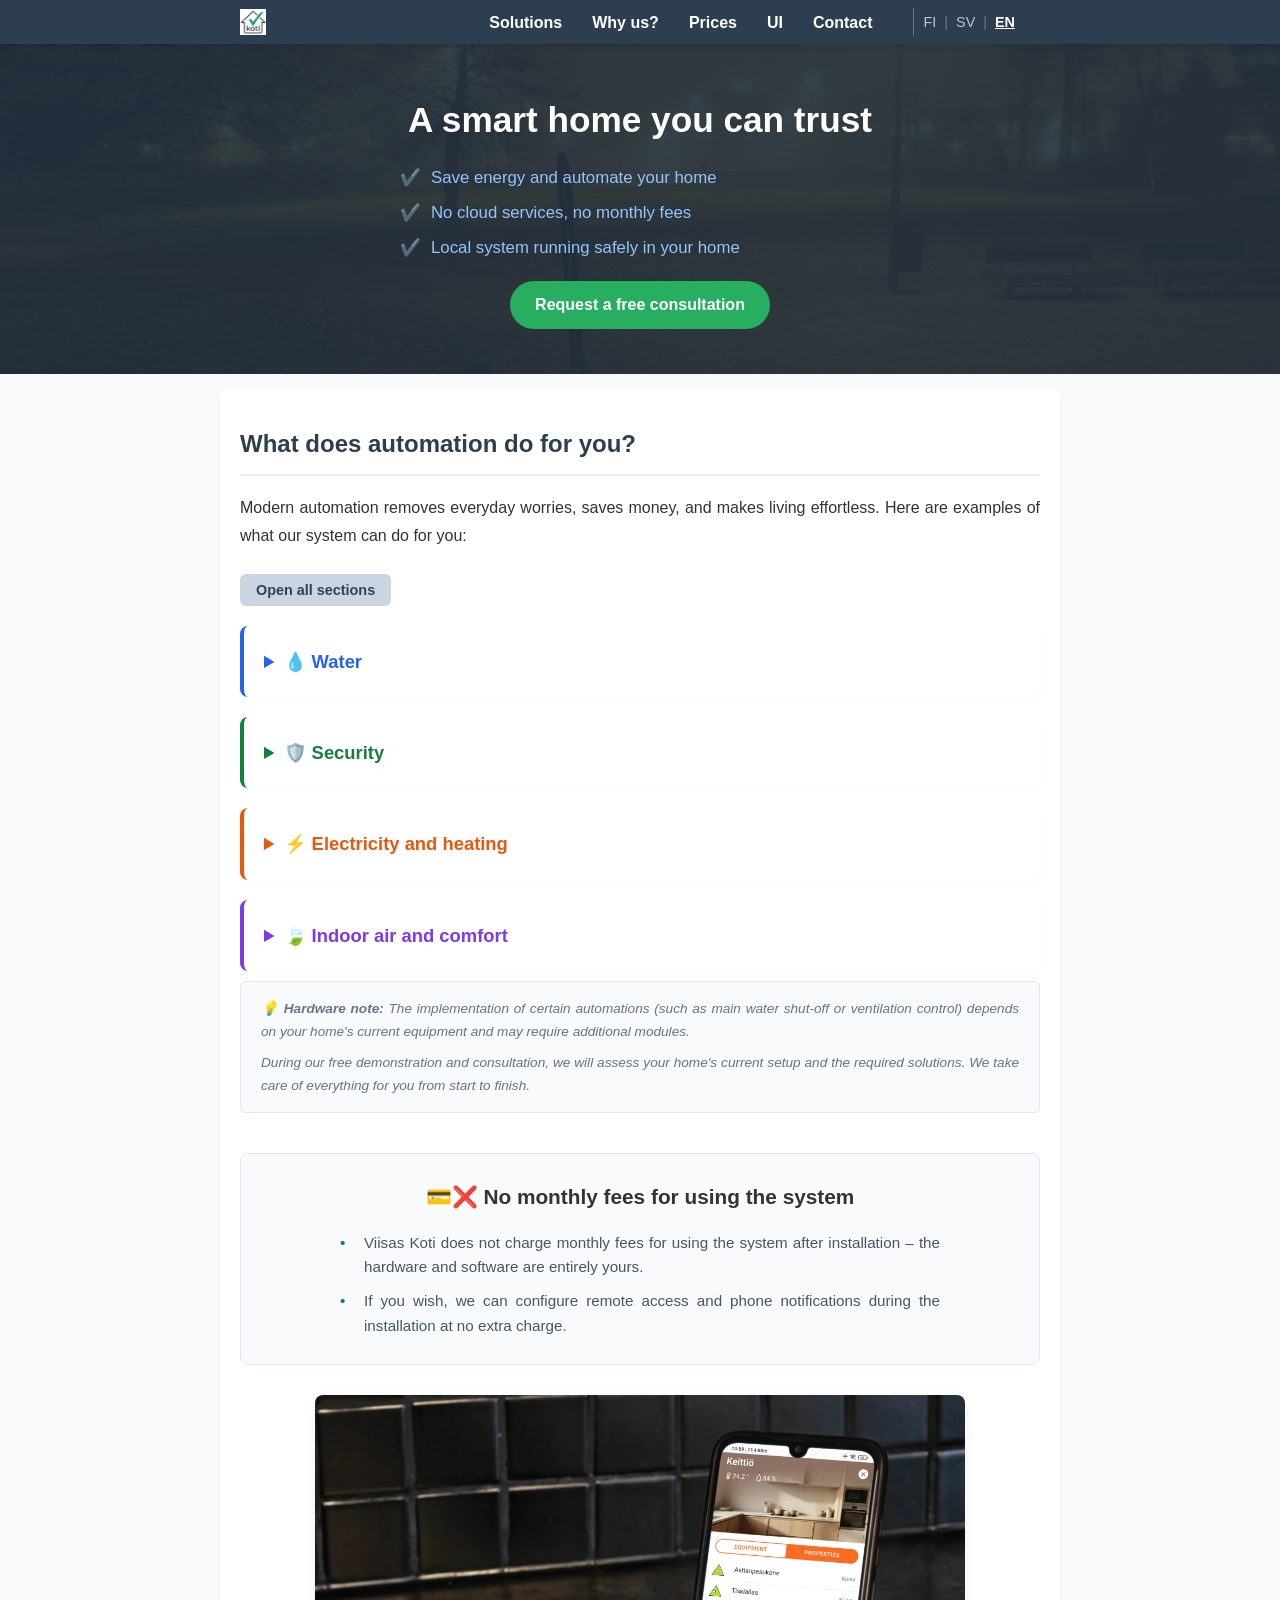
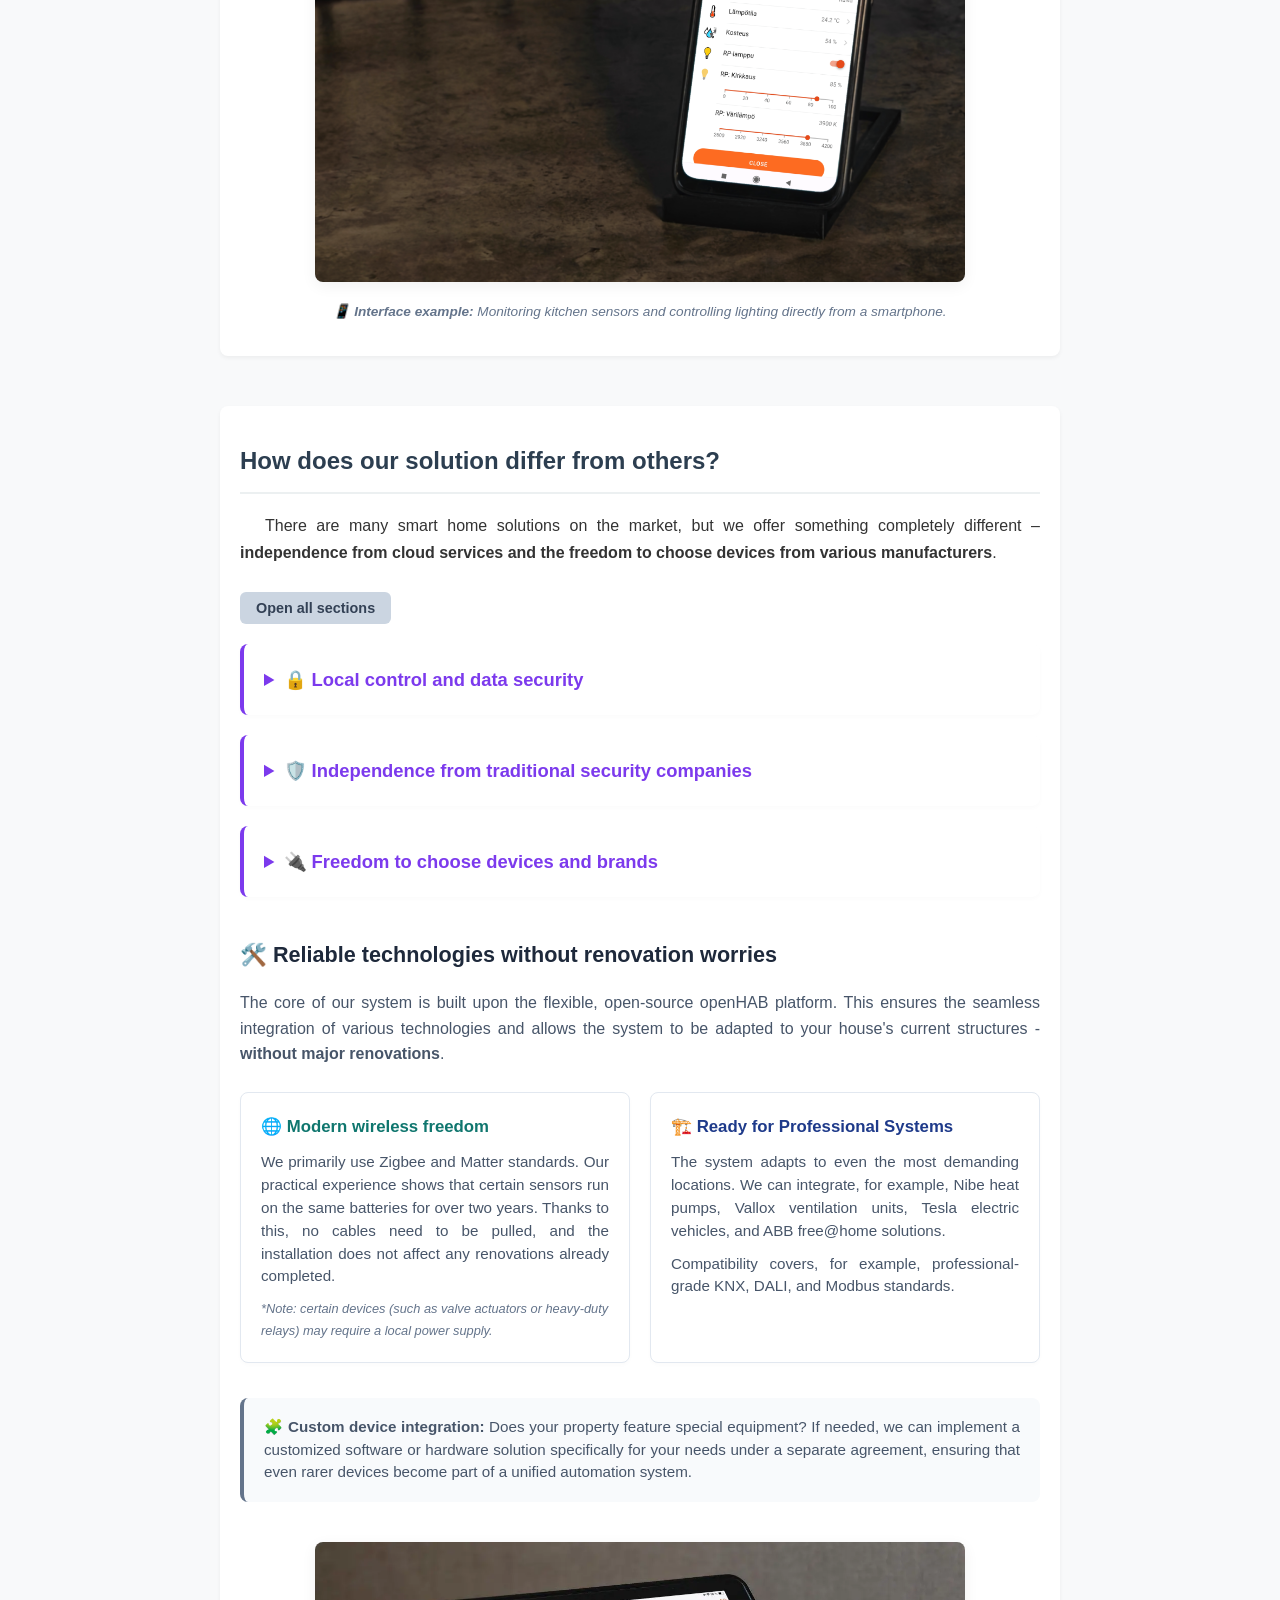
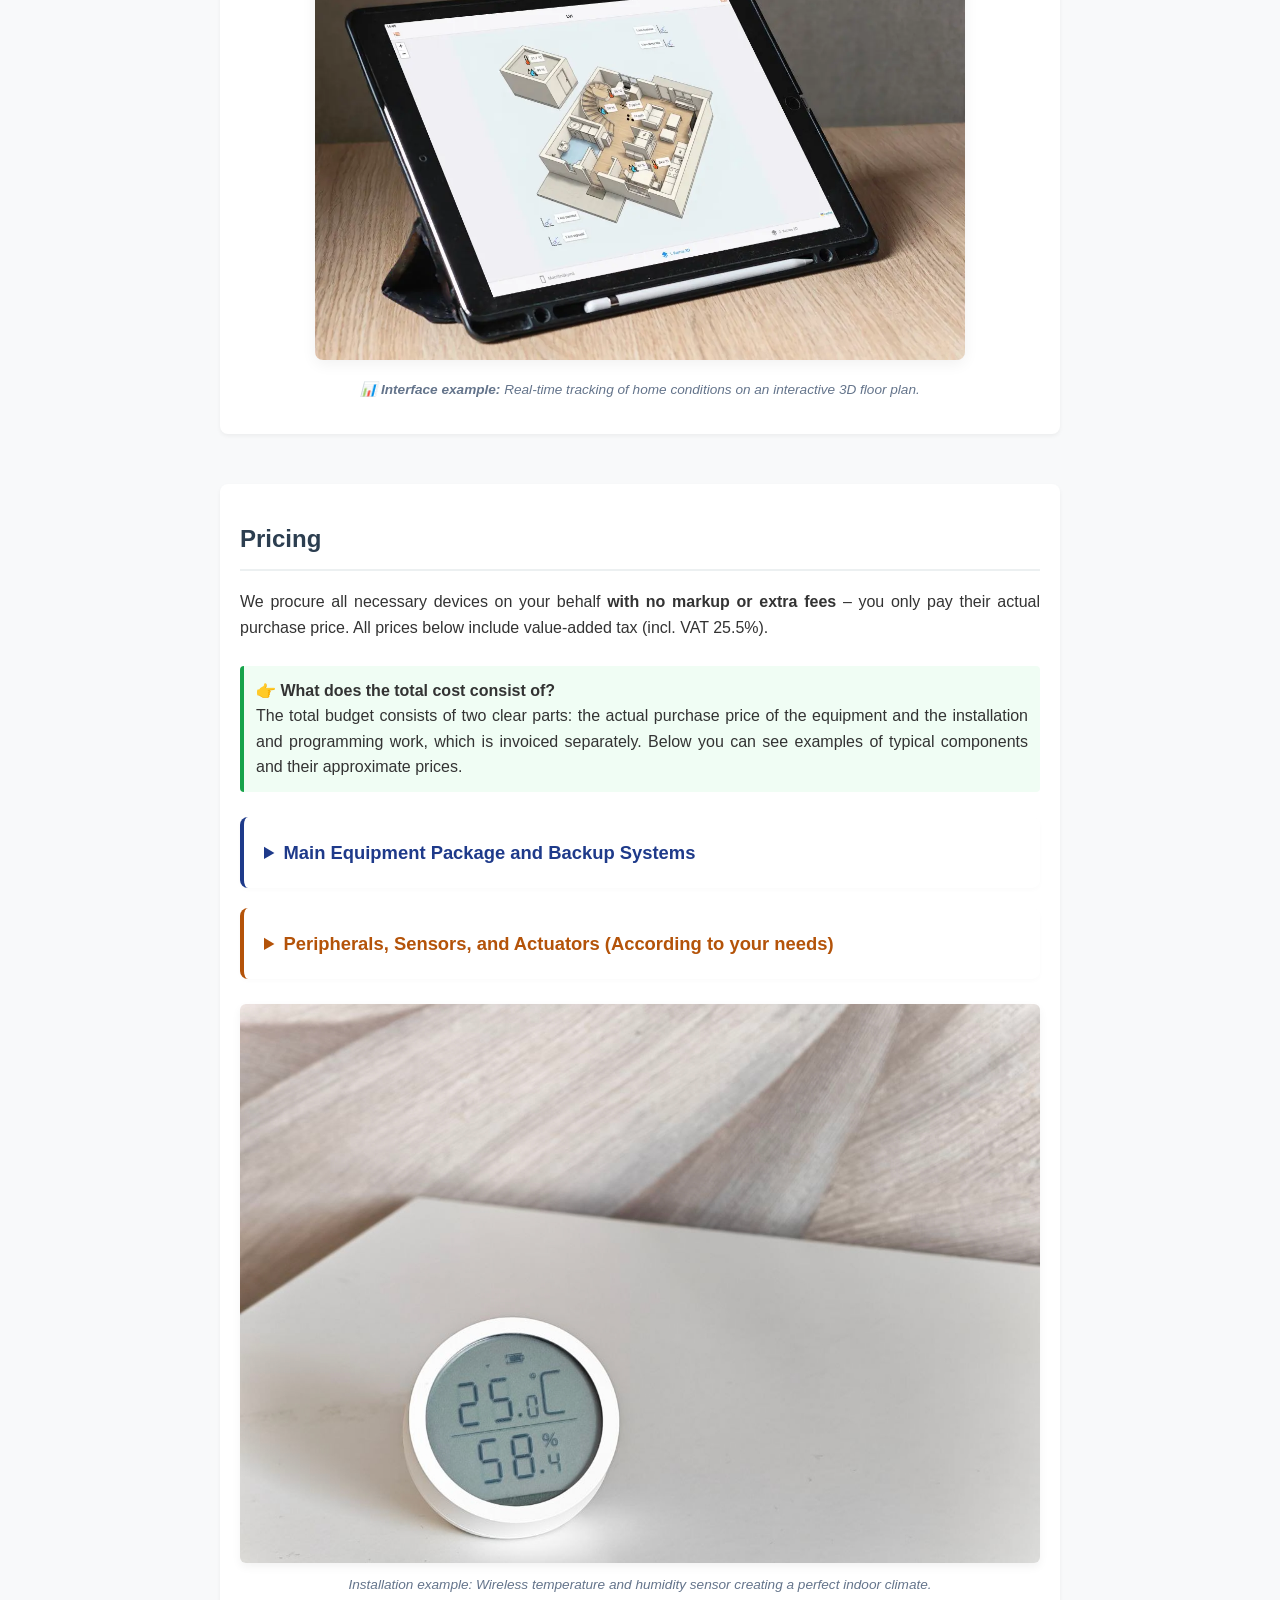
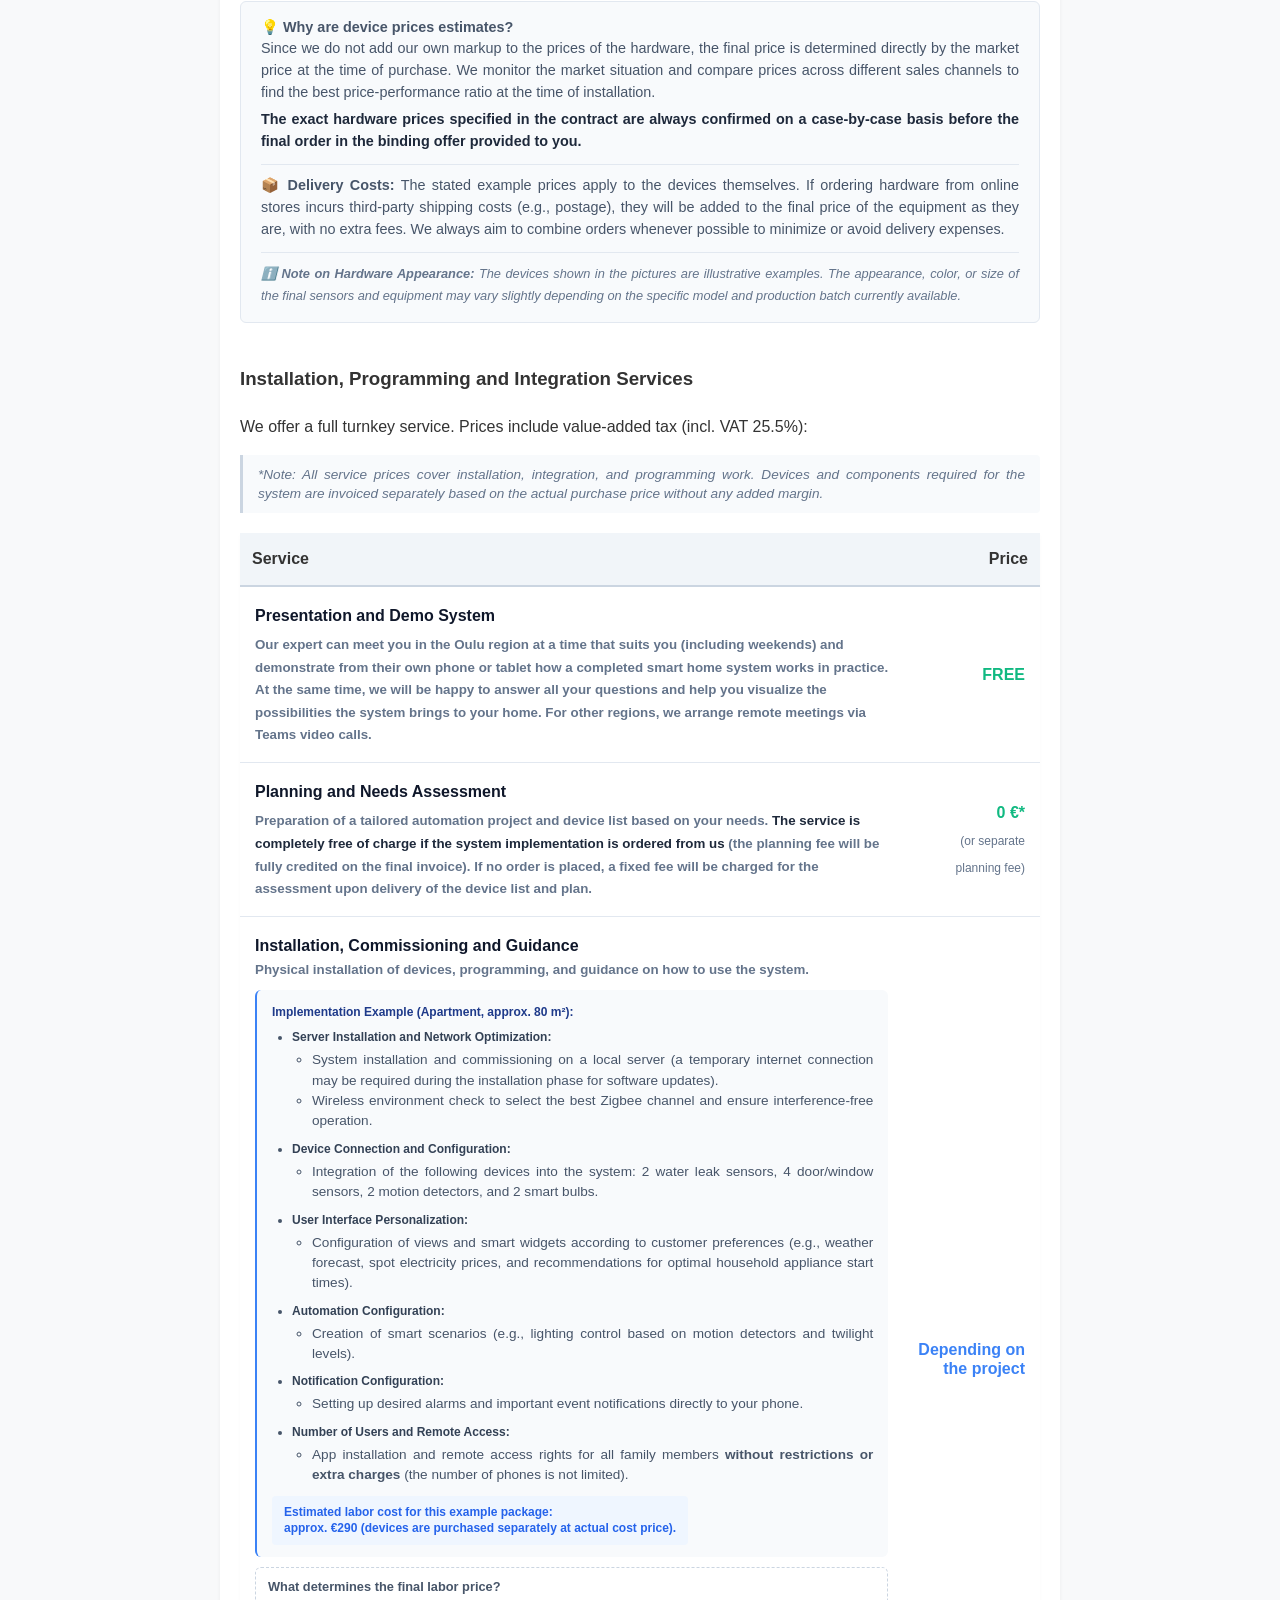
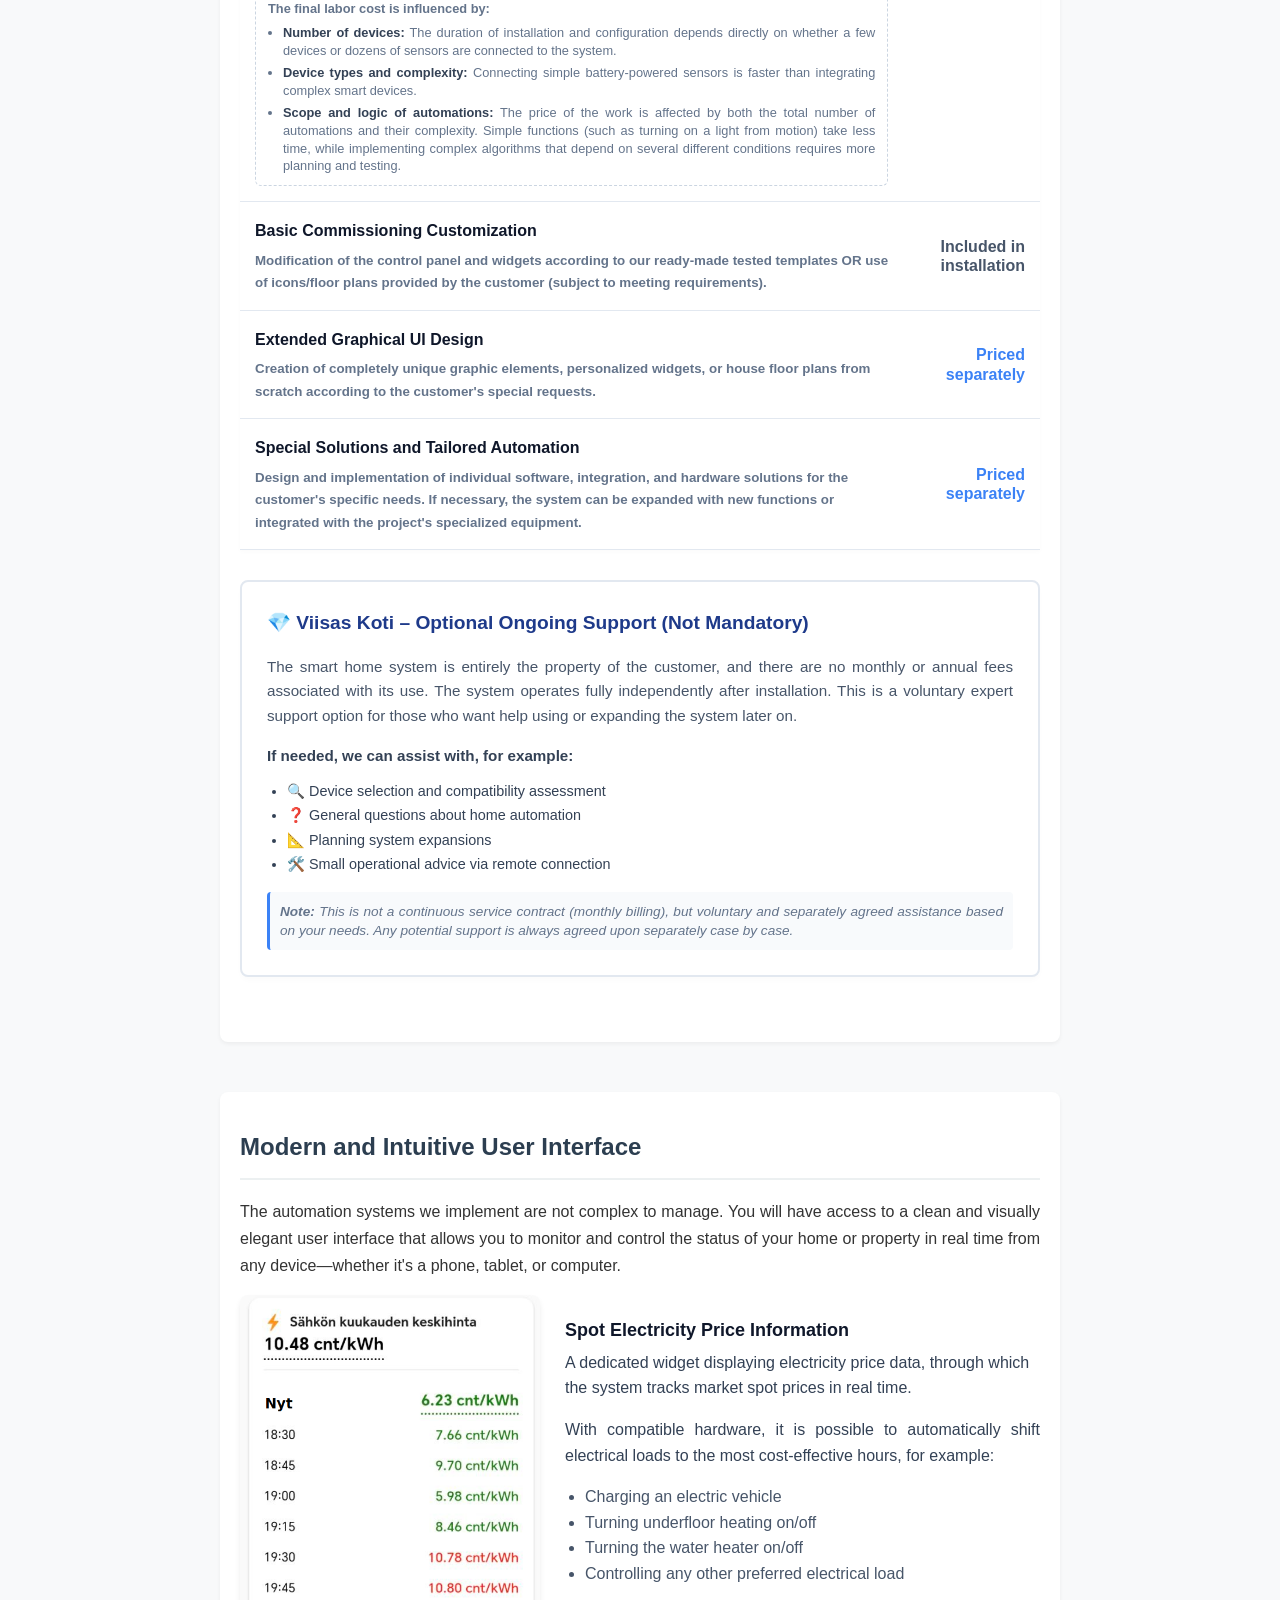
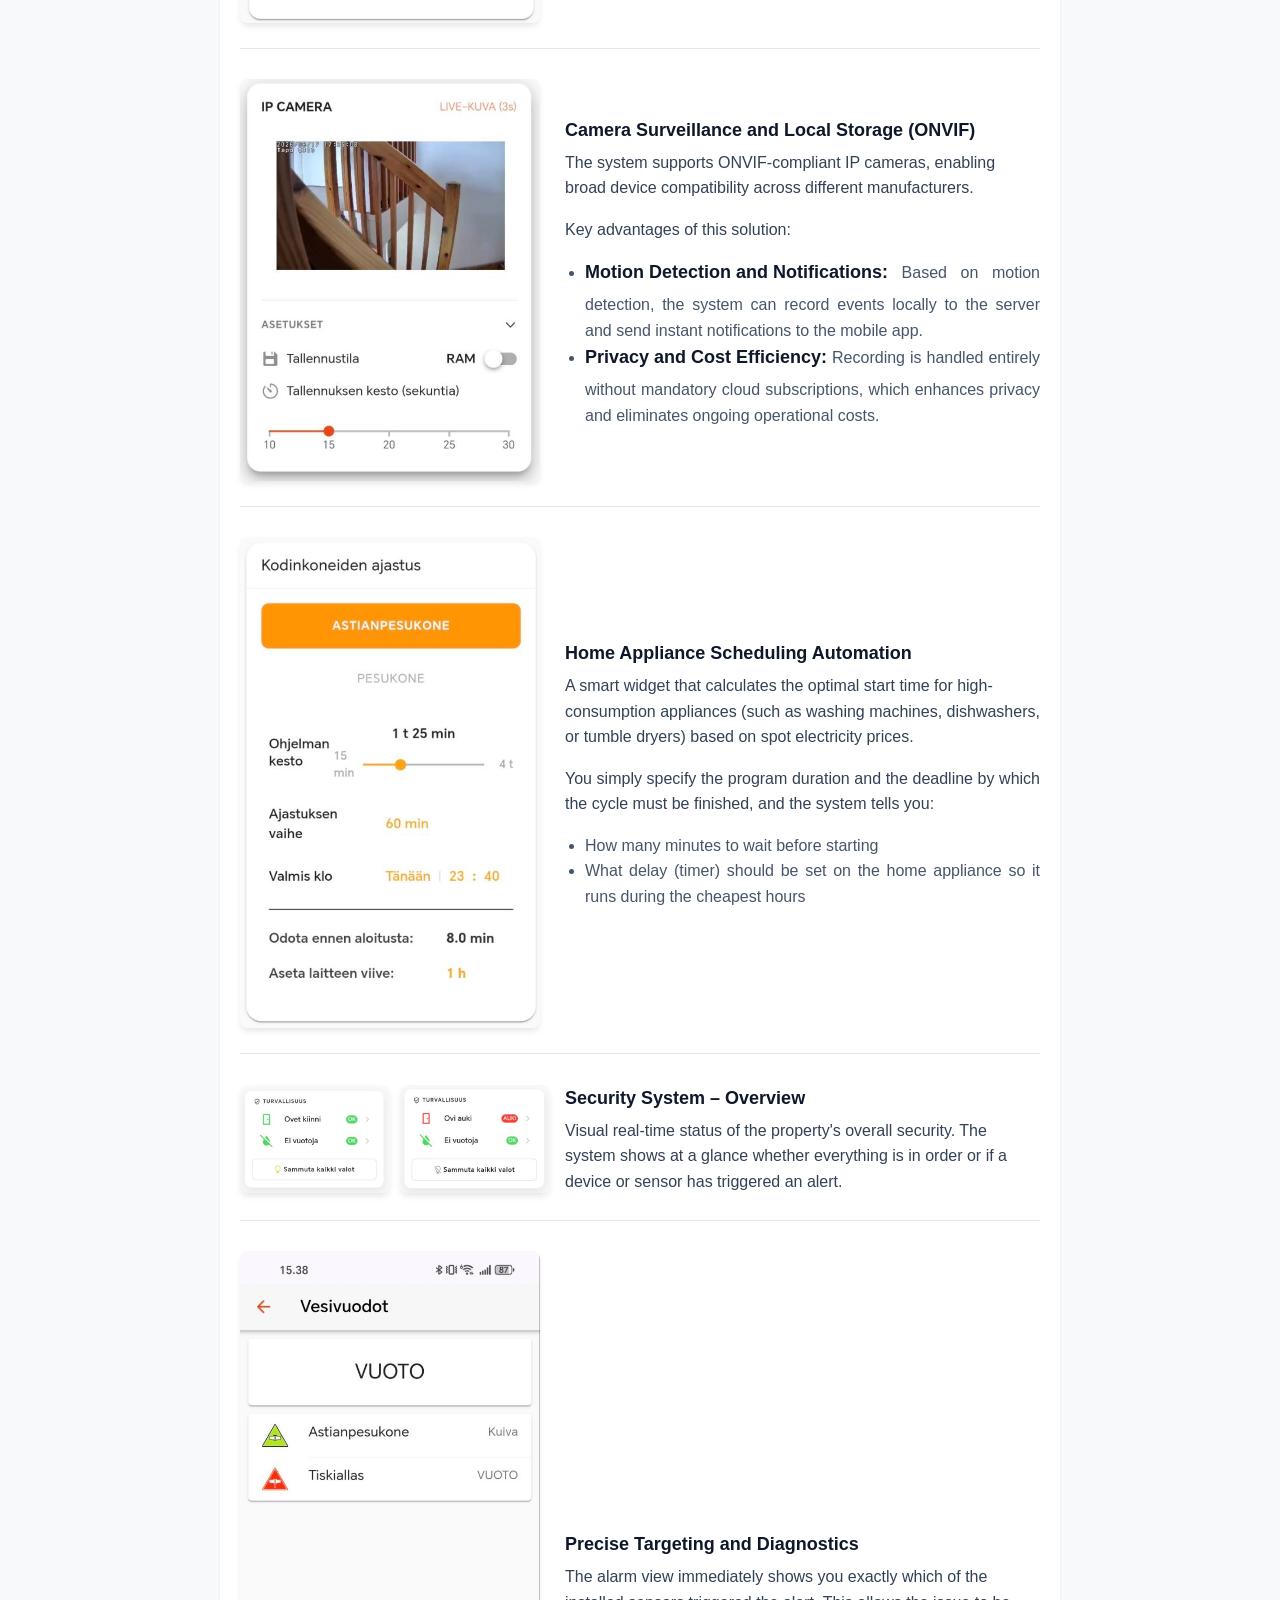
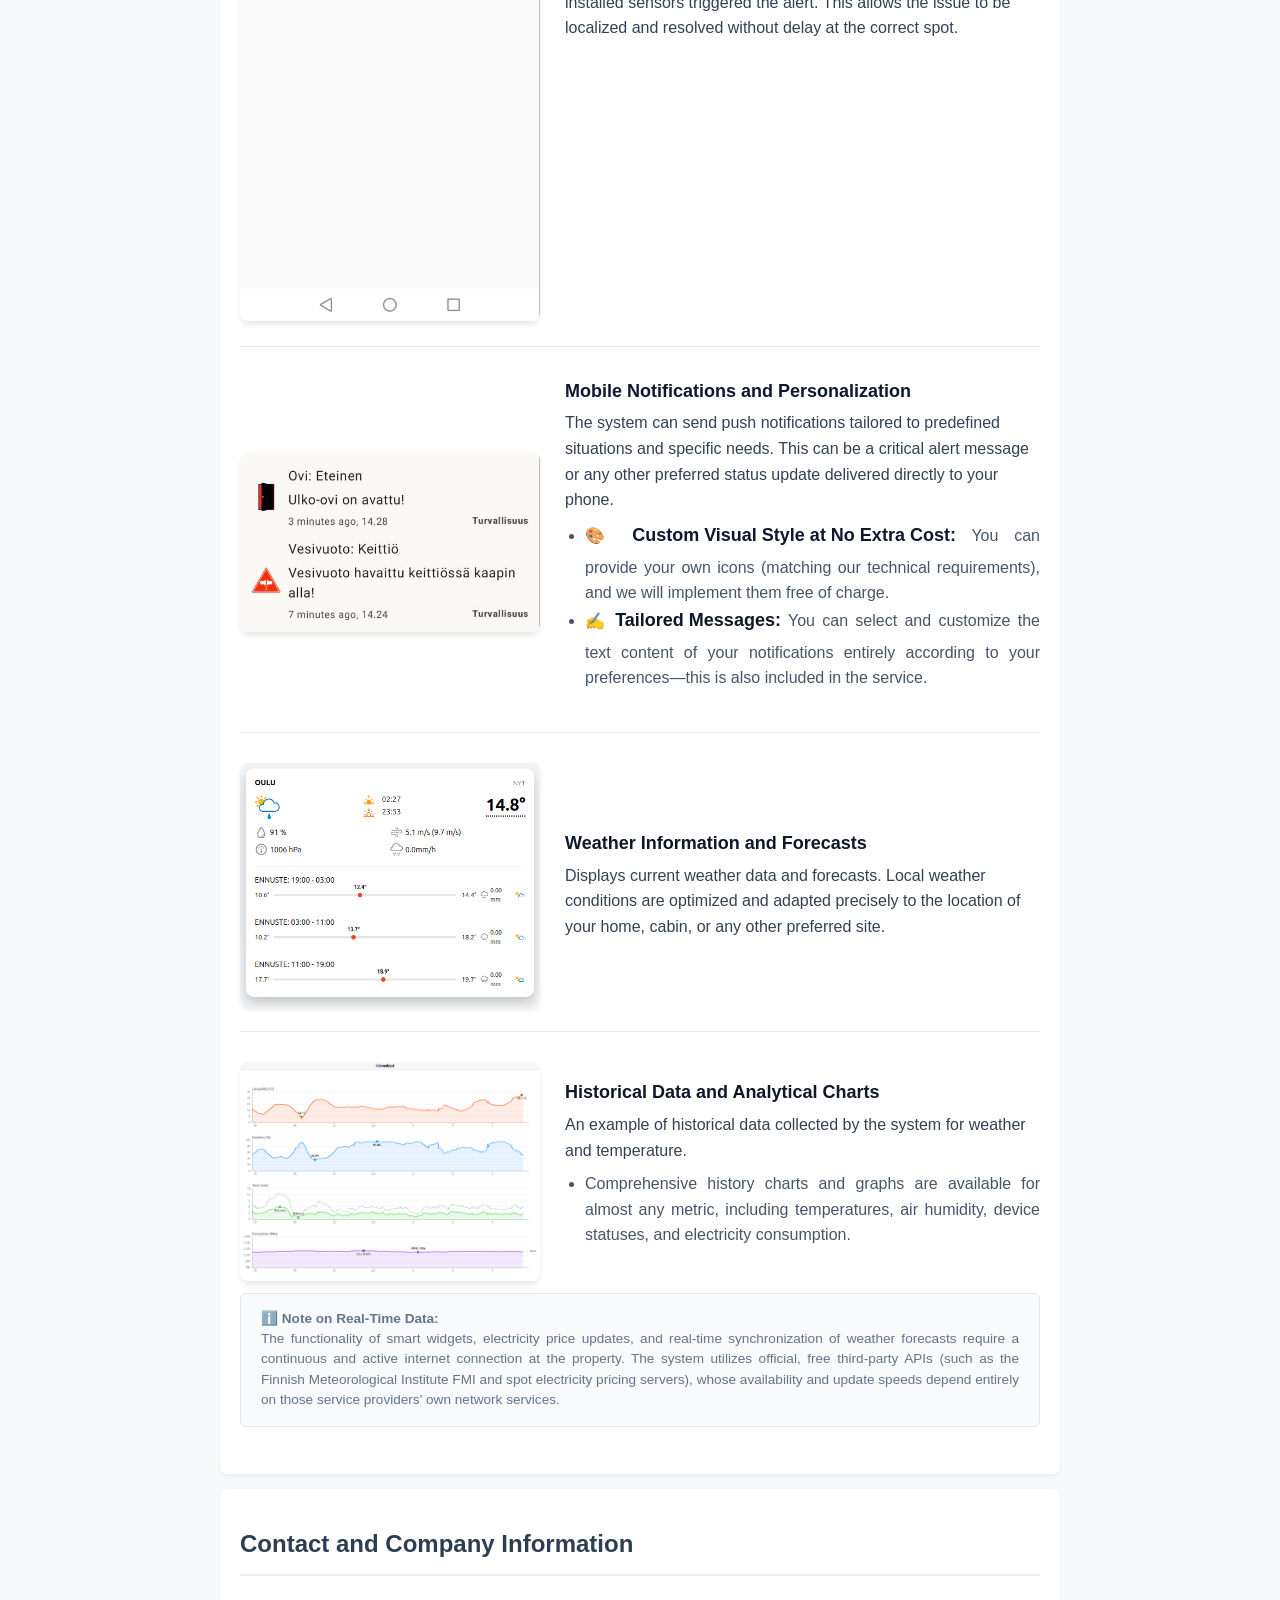
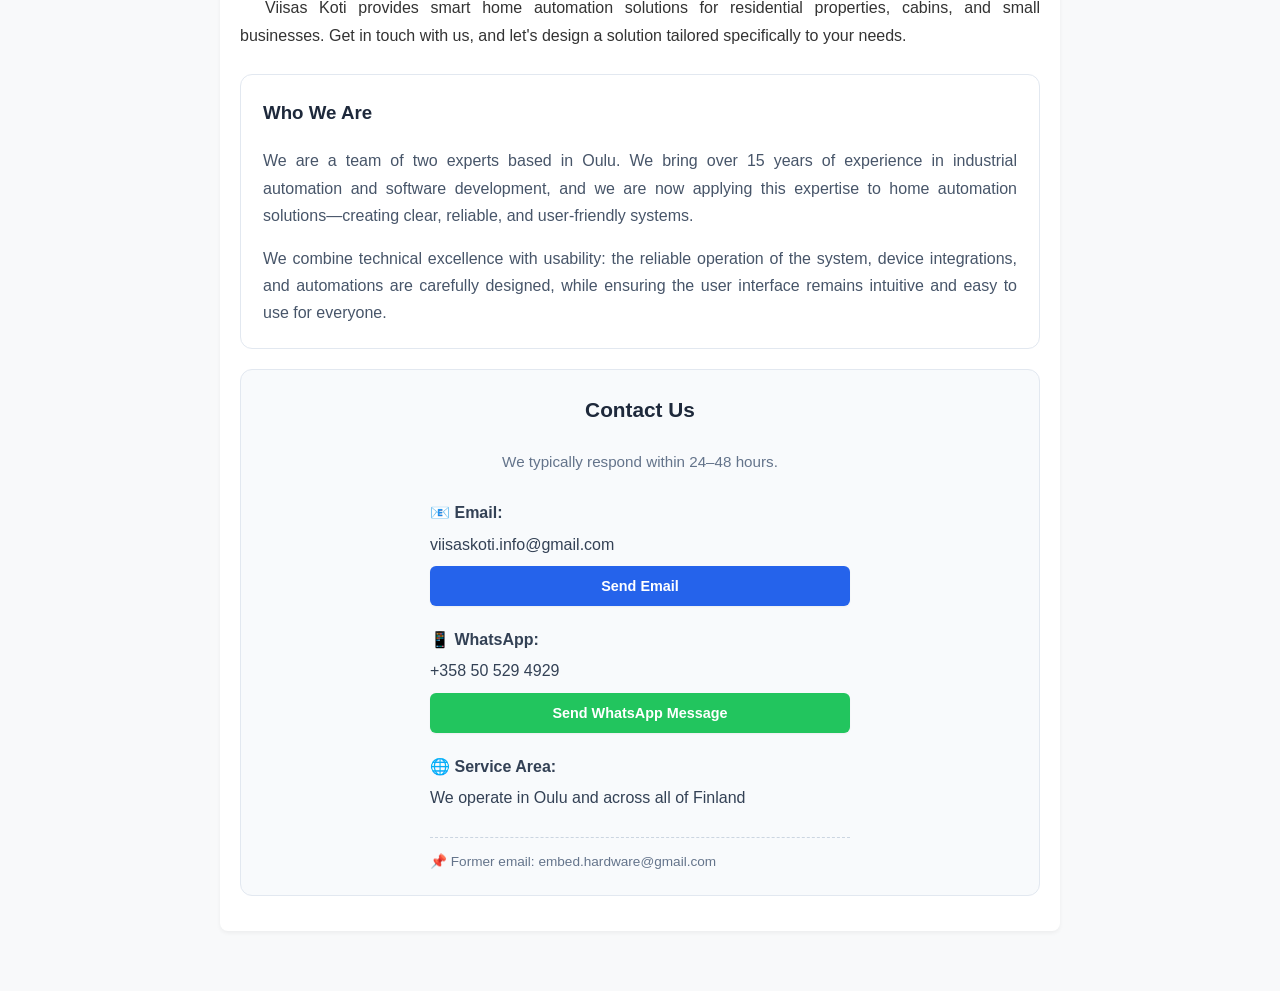
==== commit 6dbef7f5: "Update index_en.html update about ventilation system" ====
--- a/index_en.html
+++ b/index_en.html
@@ -325,17 +325,18 @@
 
         <!-- Card 2 -->
         <div style="background: #ffffff; padding: 20px; border-radius: 8px; border: 1px solid #e2e8f0; box-shadow: 0 2px 4px rgba(0,0,0,0.02);">
-            <h4 style="margin: 0 0 10px 0; color: #1e3a8a; font-size: 1.05rem; font-weight: 600;">🏗️ Ready for professional-grade systems</h4>
-            <!-- Paragraph 1: Popular consumer brands -->
+            <h4 style="margin: 0 0 10px 0; color: #1e3a8a; font-size: 1.05rem; font-weight: 600;">🏗️ Ready for Professional Systems</h4>
+                <!-- Paragraph 1: Popular consumer brands -->
                 <p style="margin: 0 0 10px 0; color: #475569; font-size: 0.95rem; line-height: 1.5;">
-                    The system adapts even to demanding properties. We can integrate solutions into the setup such as Nibe heat pumps, Tesla electric vehicles, as well as ABB free@home solutions.
+                    The system adapts to even the most demanding locations. We can integrate, for example, Nibe heat pumps, Vallox ventilation units, Tesla electric vehicles, and ABB free@home solutions.
                 </p>
                 
                 <!-- Paragraph 2: Professional engineering standards (open list) -->
                 <p style="margin: 0; color: #475569; font-size: 0.95rem; line-height: 1.5;">
-                    Compatibility also covers, for example, professional KNX, DALI, and Modbus standards.
+                    Compatibility covers, for example, professional-grade KNX, DALI, and Modbus standards.
                 </p>
         </div>
+        
     </div>
 
     <!-- Custom Integration Callout Box -->
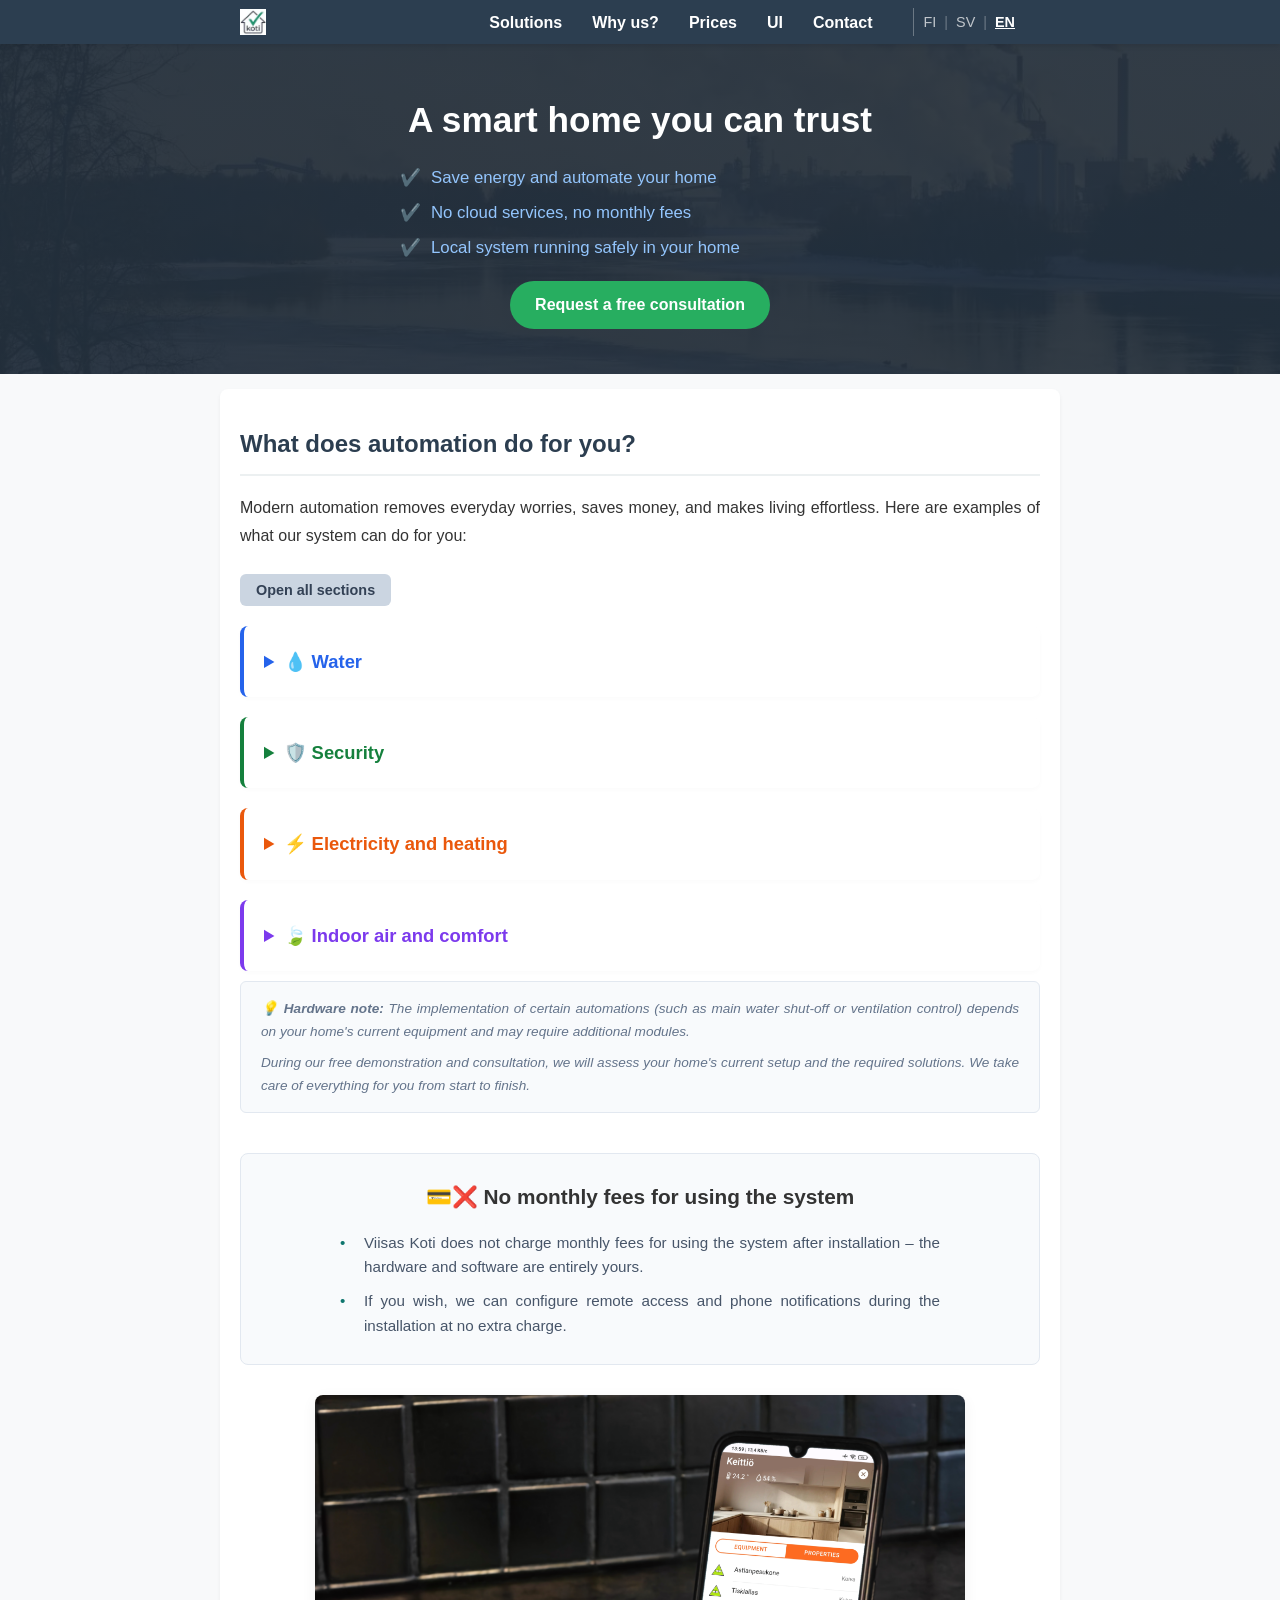
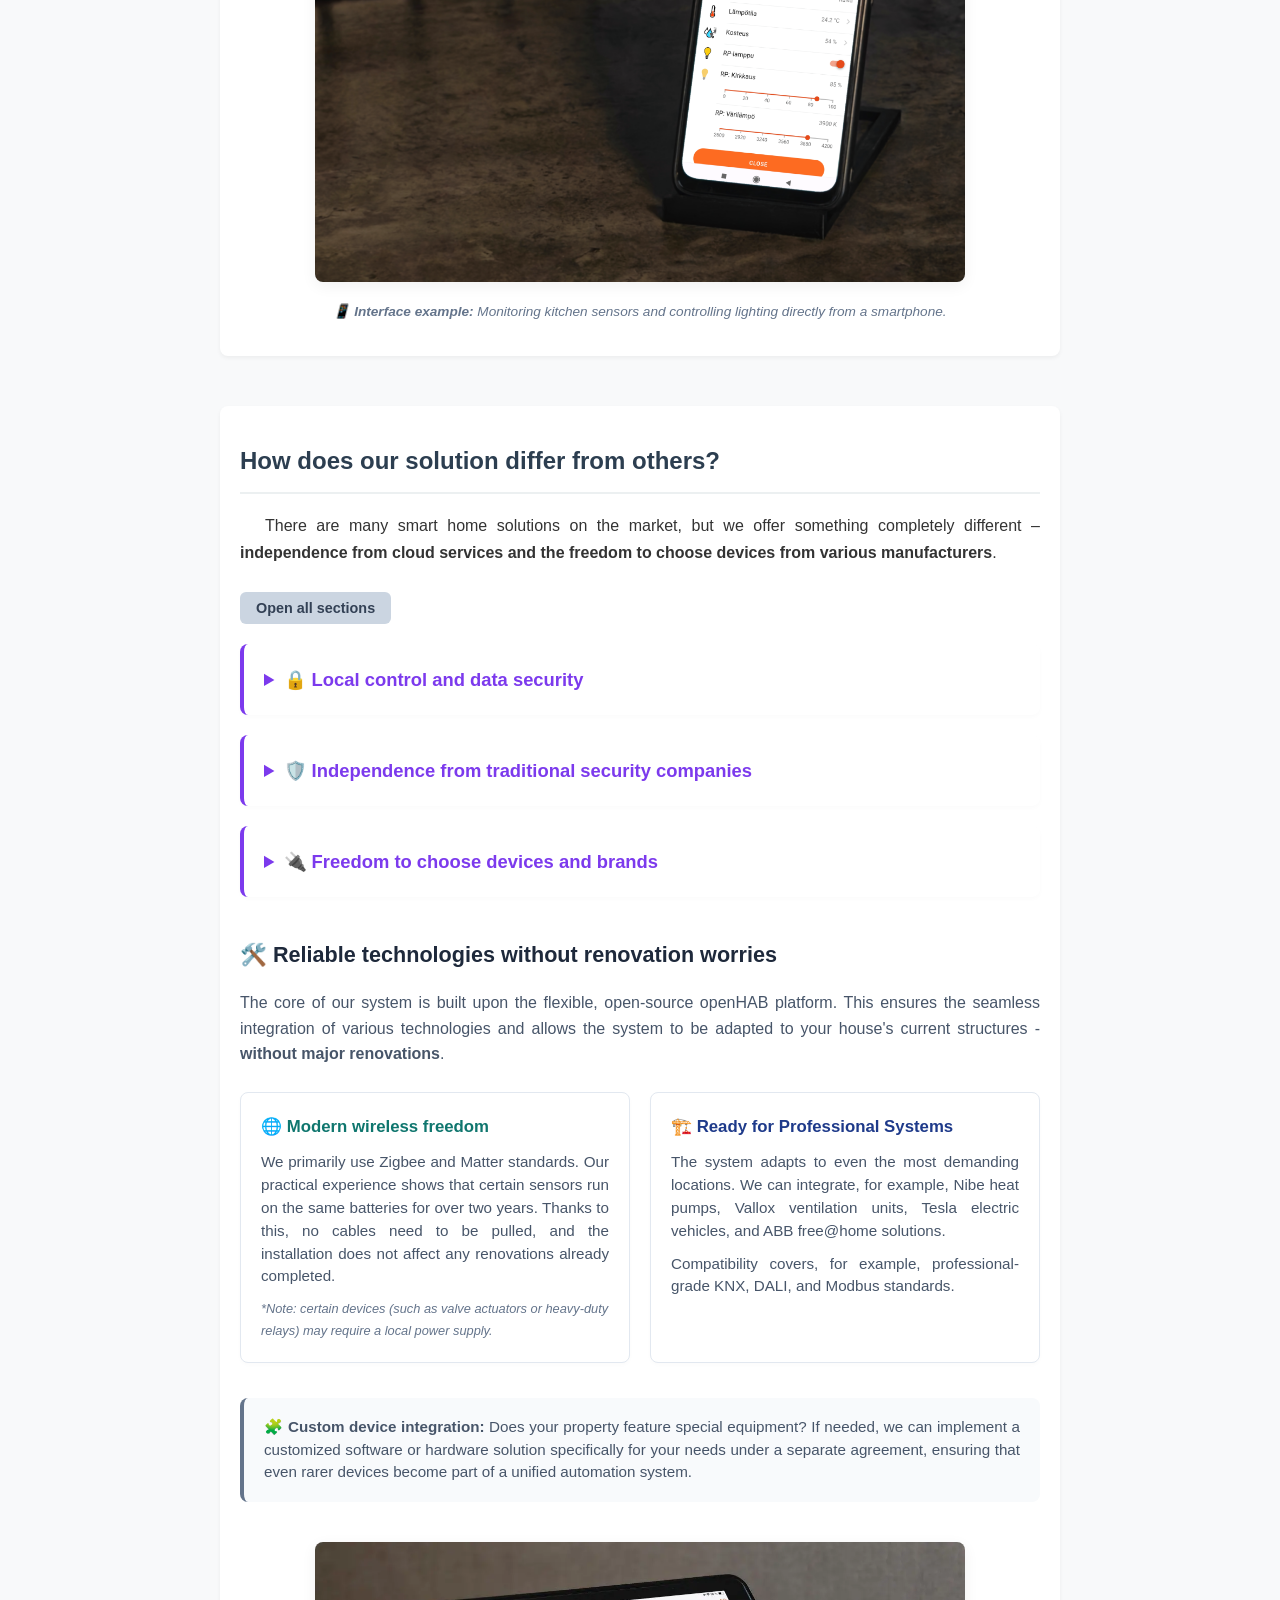
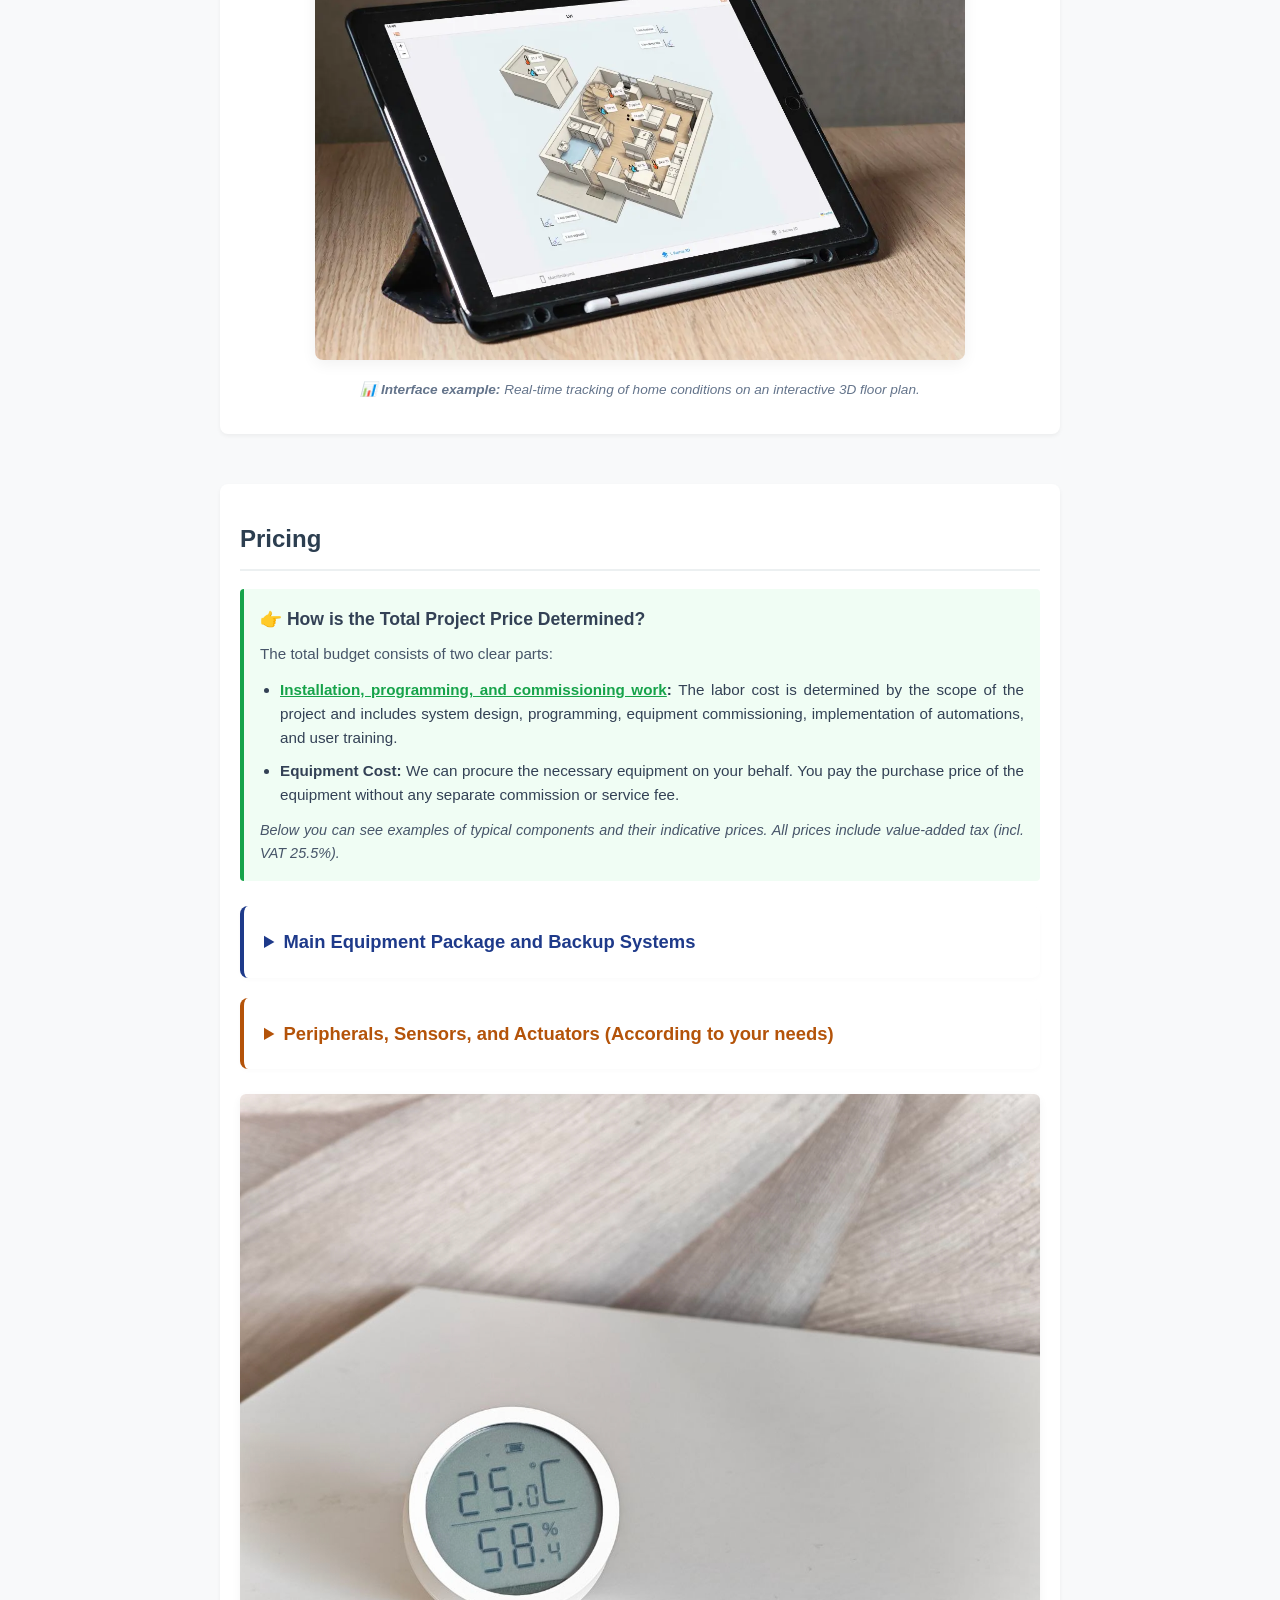
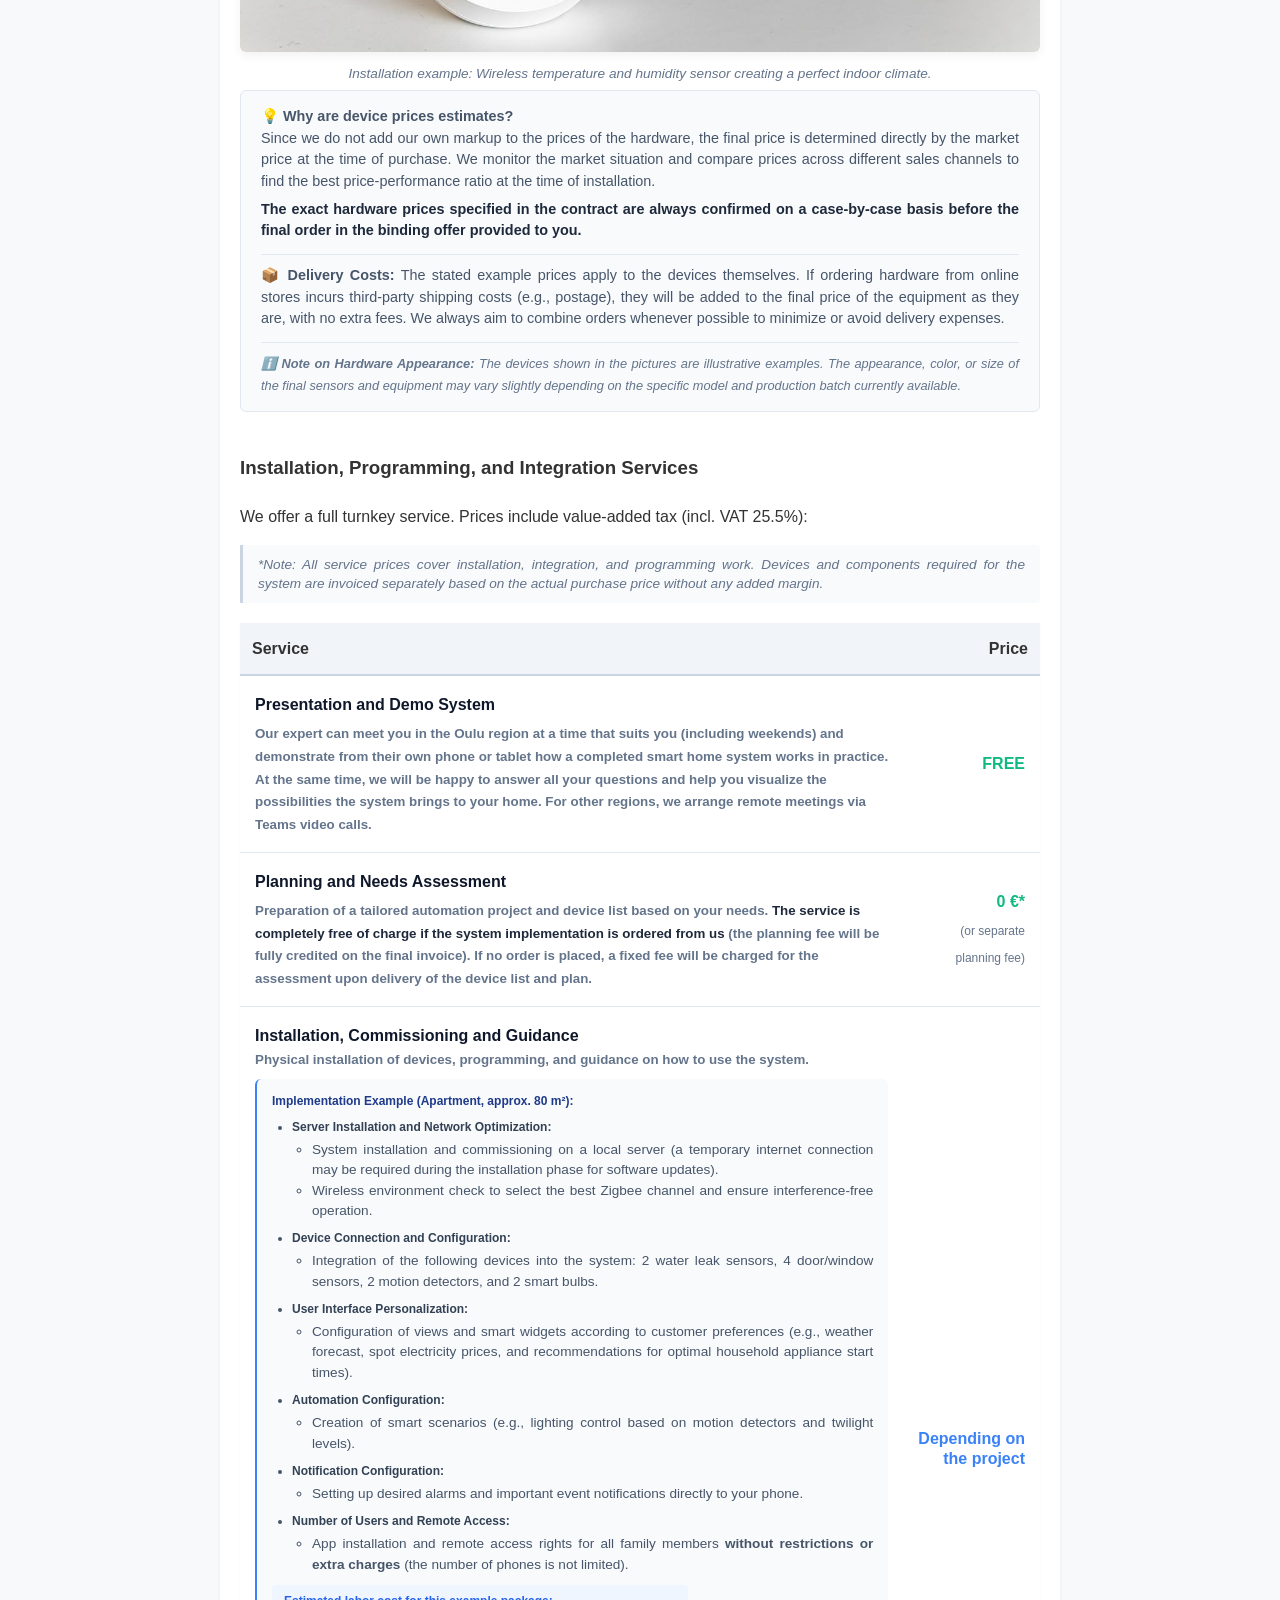
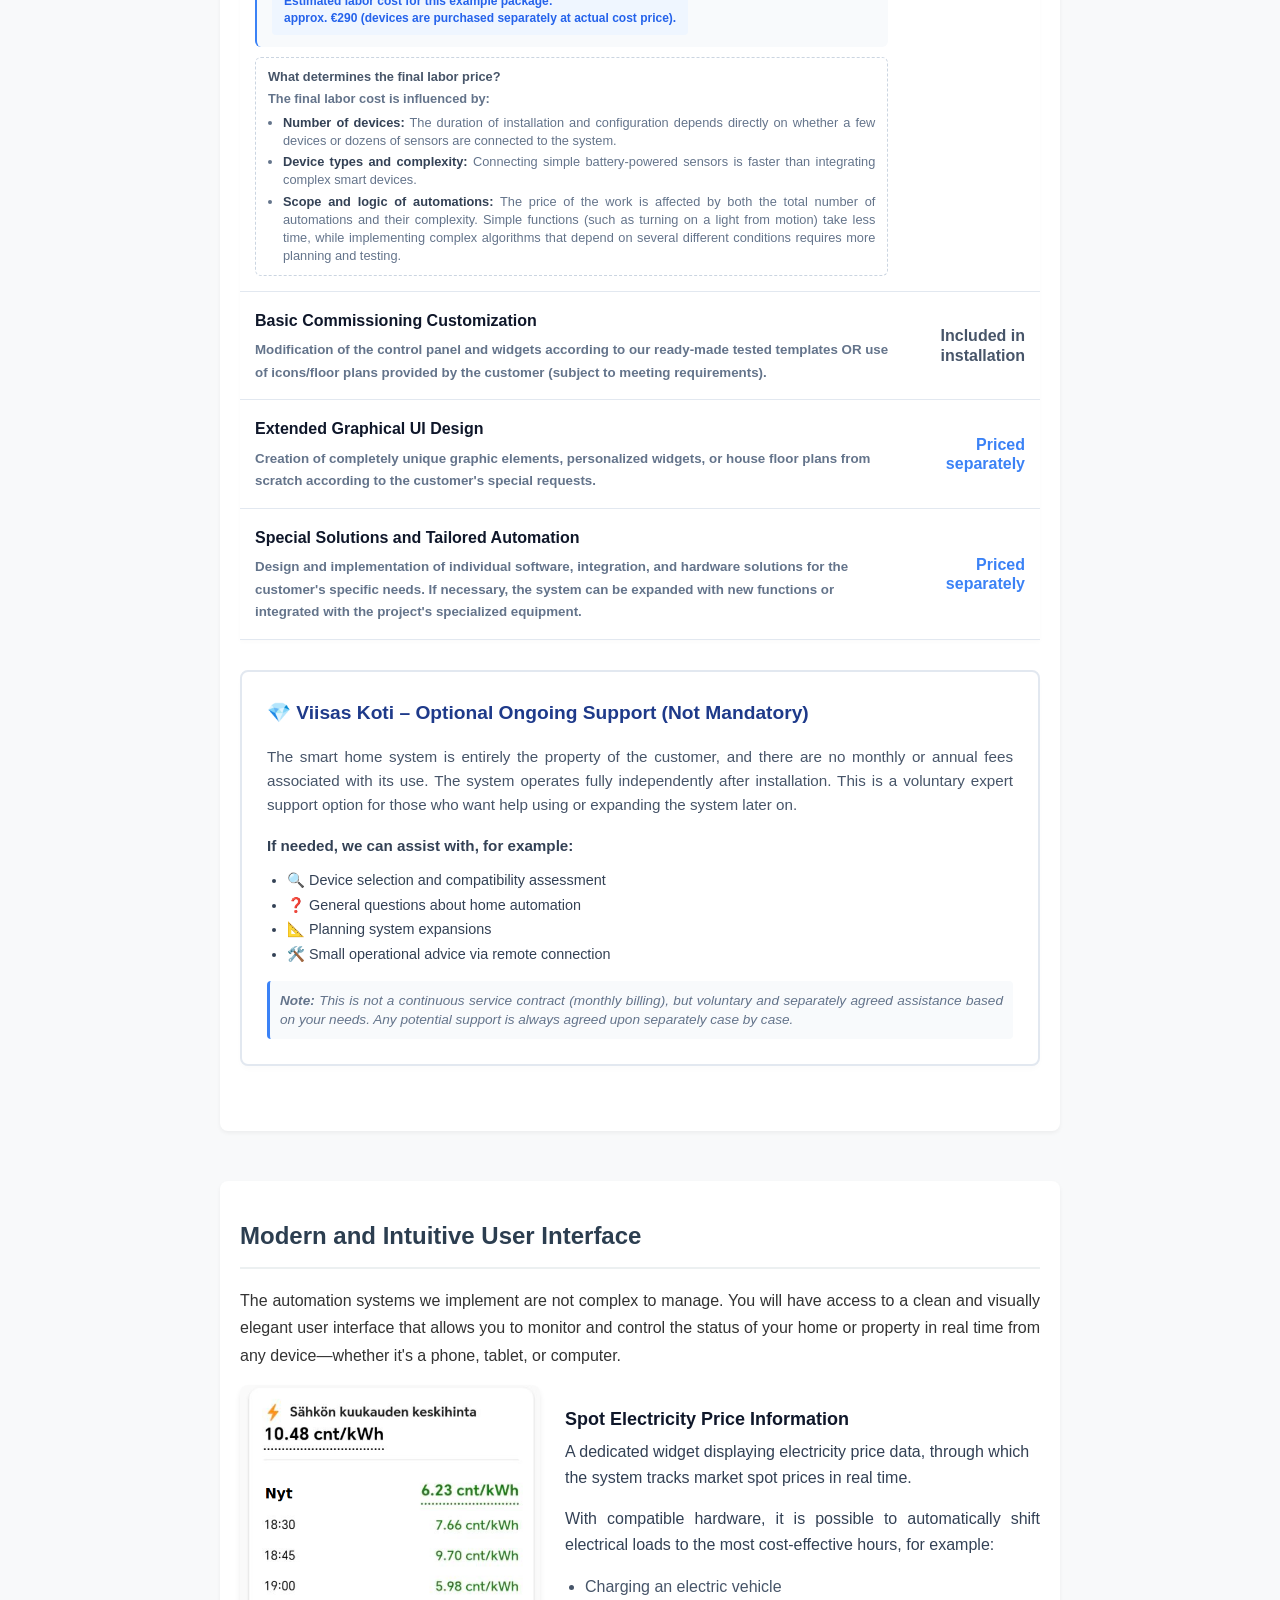
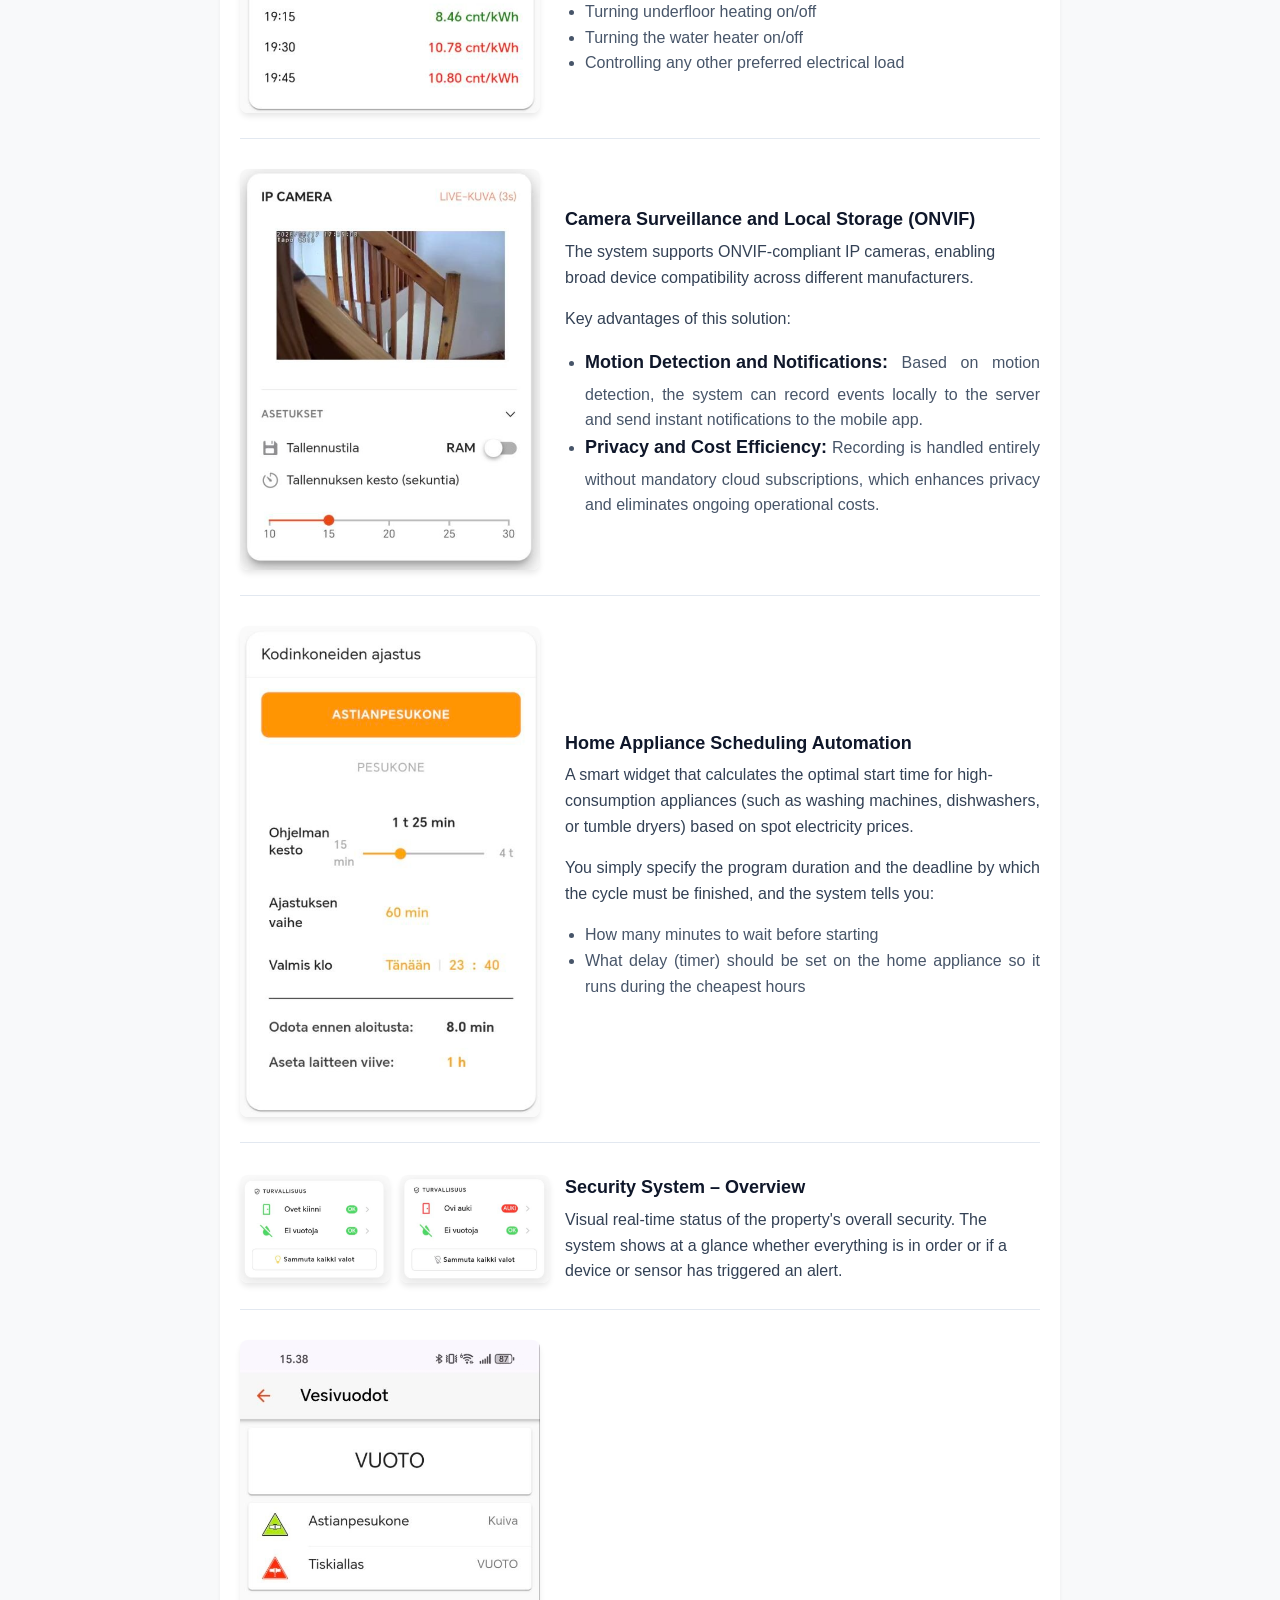
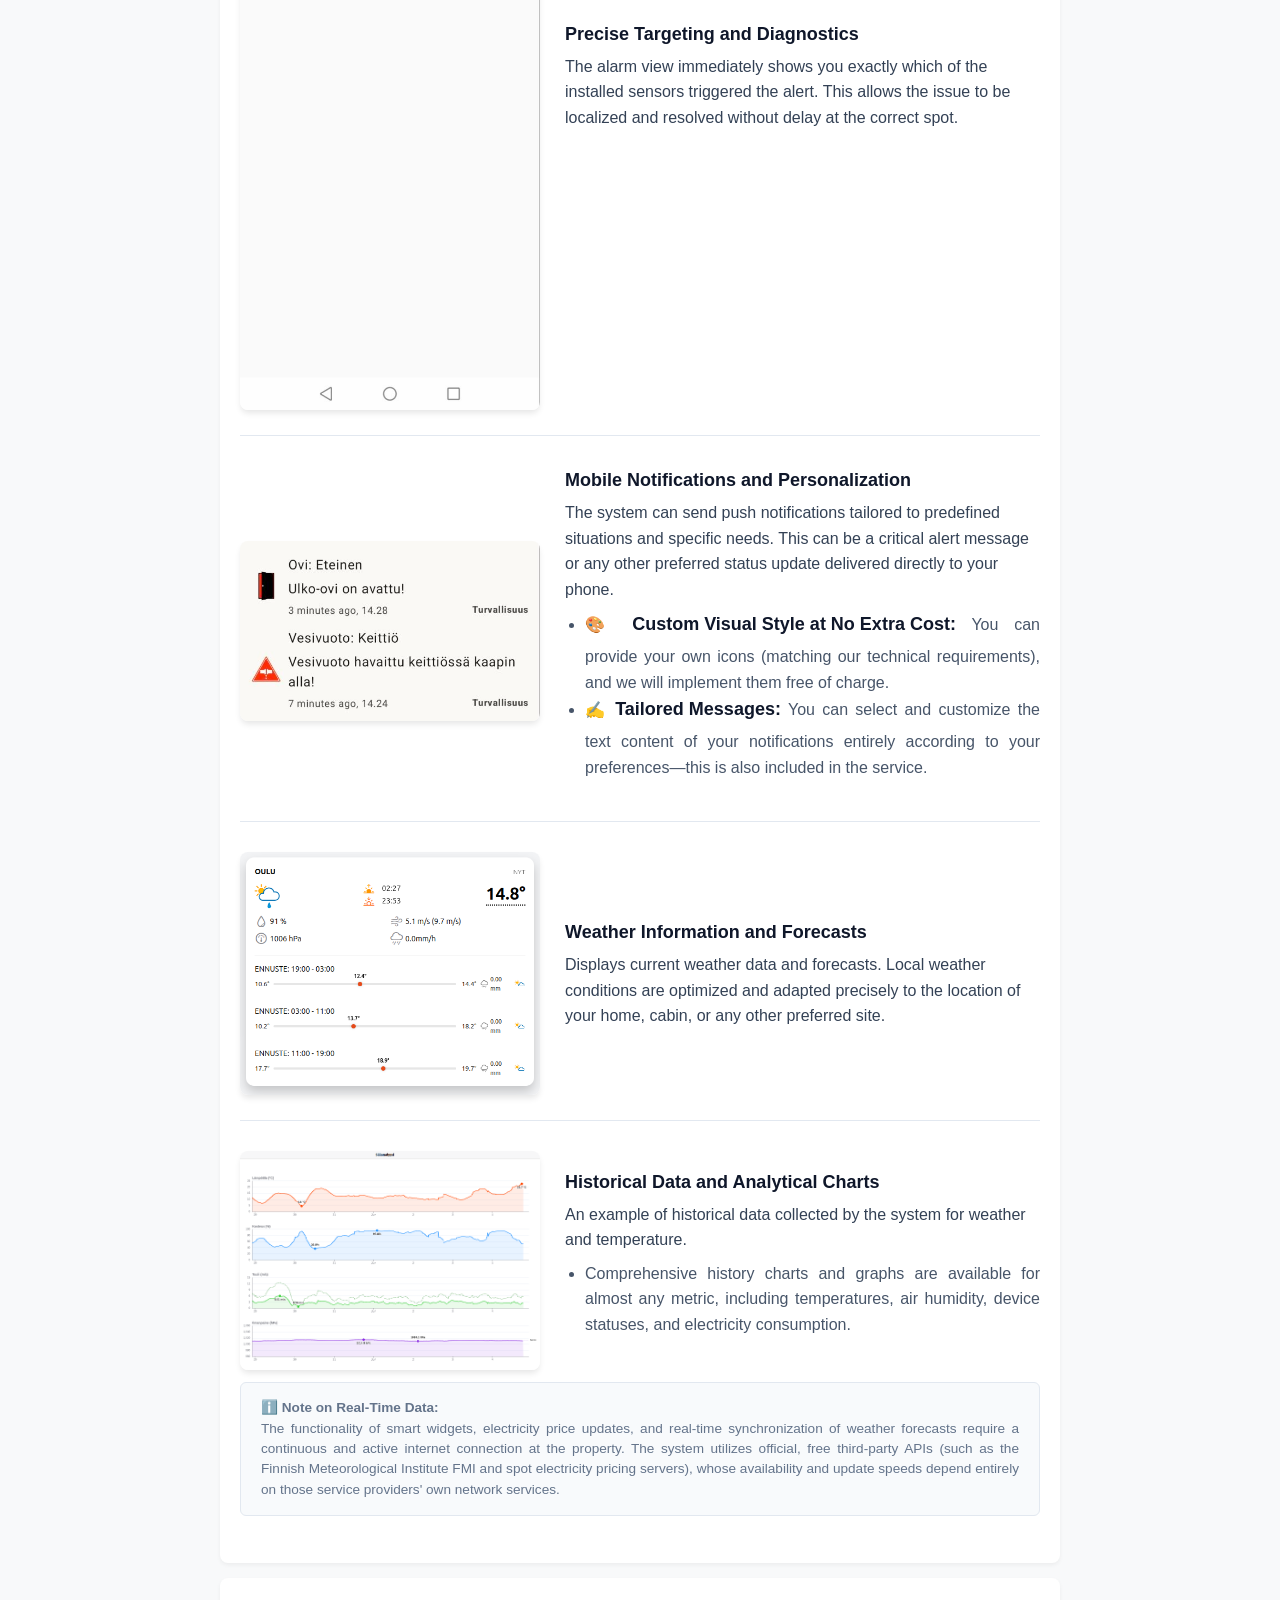
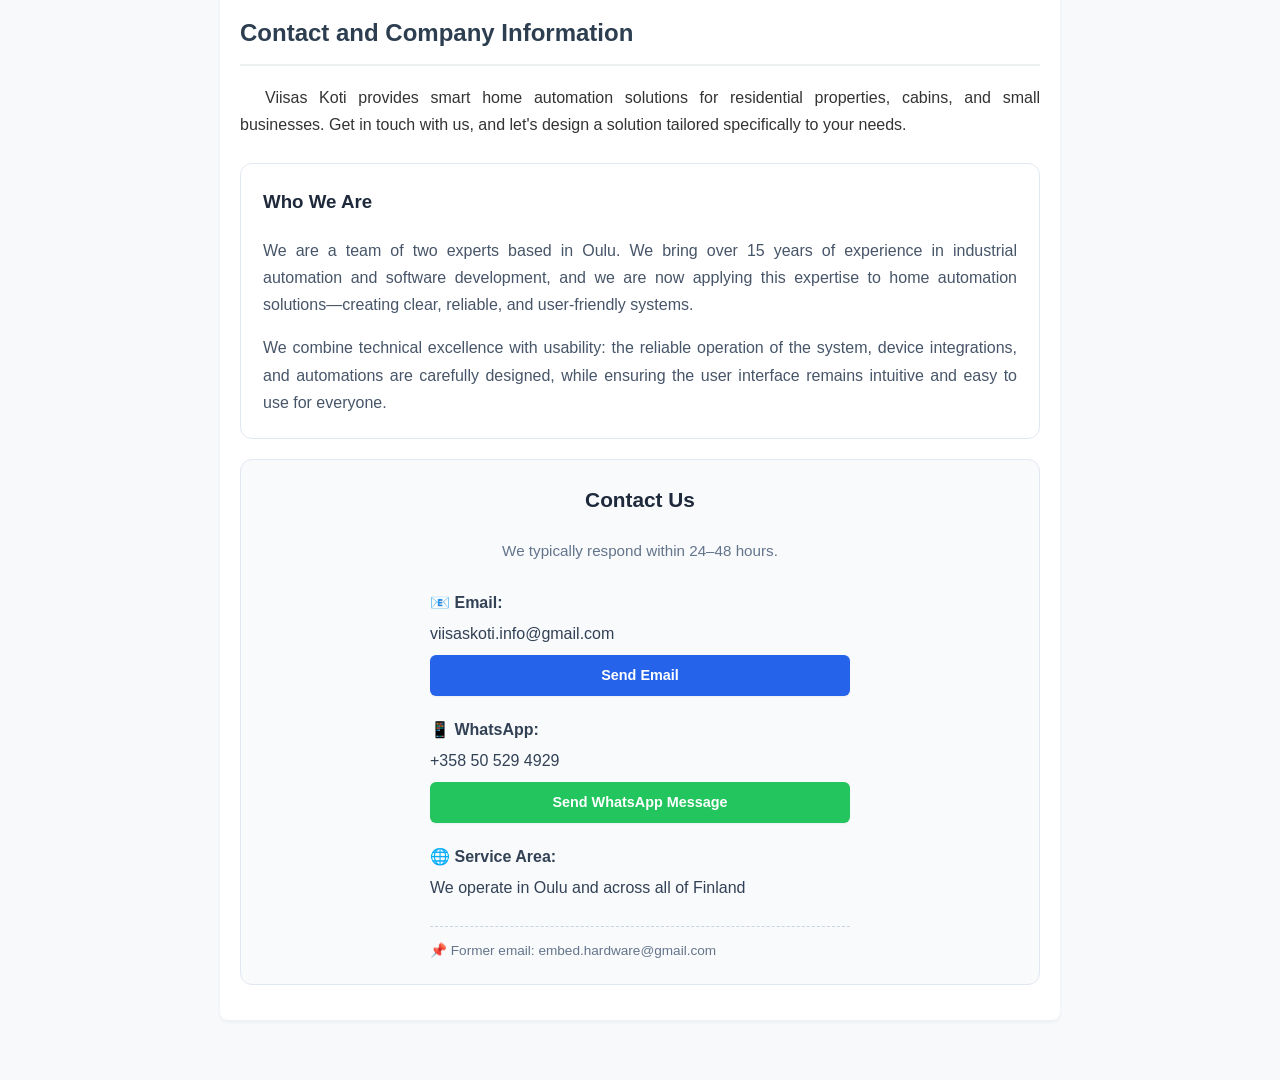
==== commit 58c56f29: "Update index_en.html update about price" ====
--- a/index_en.html
+++ b/index_en.html
@@ -6,10 +6,10 @@
     <title>Viisas Koti | Smart Home Automation without Monthly Fees</title>
 
     <!-- SEO: short description for Google search -->
-    <meta name="description" content="Smart home without monthly fees. Home automation in Oulu: water leak alarms, camera surveillance, device control, and optimizations based on spot electricity prices.">
+    <meta name="description" content="Smart home without monthly fees in Oulu. Home automation: spot price optimization, Nibe and Vallox integrations, camera surveillance, and water leak protection.">
     
     <!-- SEO: Key word for search -->
-    <meta name="keywords" content="smart home, home automation, Oulu, camera surveillance, water leak alarm, home security, spot price optimization, wireless smart home, home">
+    <meta name="keywords" content="smart home, home automation, Oulu, smart home Oulu, spot price optimization, Nibe integration, Vallox ventilation, camera surveillance, water leak alarm, home security, wireless smart home">
     <meta name="author" content="Viisas Koti">
     <meta name="robots" content="index, follow">
 
@@ -362,17 +362,27 @@
 
 <!-- SECTION Price -->    
 <section id="hinnasto" style="margin-bottom: 50px;">
-    <h2>Pricing</h2>
-    
-    <p style="line-height: 1.6; margin-bottom: 25px;">
-        We procure all necessary devices on your behalf <strong>with no markup or extra fees</strong> – you only pay their actual purchase price. 
-        All prices below include value-added tax (incl. VAT 25.5%).
-    </p>
-
-    <p style="line-height: 1.6; margin-bottom: 25px; padding: 12px; background: #f0fdf4; border-left: 4px solid #16a34a; border-radius: 4px;">
-        👉 <strong>What does the total cost consist of?</strong><br>
-        The total budget consists of two clear parts: the actual purchase price of the equipment and the installation and programming work, which is invoiced separately. Below you can see examples of typical components and their approximate prices.
-    </p>
+        <h2>Pricing</h2>
+        
+        <div style="line-height: 1.6; margin-bottom: 25px; padding: 16px; background: #f0fdf4; border-left: 4px solid #16a34a; border-radius: 4px; color: #334155;">
+            <span style="font-size: 1.1rem; display: inline-block; margin-bottom: 8px;">👉 <strong>How is the Total Project Price Determined?</strong></span>
+            <p style="margin: 0 0 12px 0; color: #475569; font-size: 0.95rem;">
+                The total budget consists of two clear parts:
+            </p>
+            <ul style="margin: 0 0 12px 0; padding-left: 20px; font-size: 0.95rem;">
+                <li style="margin-bottom: 8px;">
+                    <strong><a href="#palvelut" style="color: #16a34a; text-decoration: underline; font-weight: 600;">Installation, programming, and commissioning work</a>:</strong> 
+                    The labor cost is determined by the scope of the project and includes system design, programming, equipment commissioning, implementation of automations, and user training.
+                </li>
+                <li>
+                    <strong>Equipment Cost:</strong> 
+                    We can procure the necessary equipment on your behalf. You pay the purchase price of the equipment without any separate commission or service fee.
+                </li>
+            </ul>
+            <p style="margin: 0; color: #475569; font-size: 0.90rem; font-style: italic;">
+                Below you can see examples of typical components and their indicative prices. All prices include value-added tax (incl. VAT 25.5%).
+            </p>
+        </div>
     
     <details class="accordion-item border-price-core">
         <summary>Main Equipment Package and Backup Systems</summary>
@@ -603,8 +613,8 @@
     </div>
 
 
-     <!-- SECTION Price about installation -->
-    <h3>Installation, Programming and Integration Services</h3>
+    <!-- SECTION Price about installation (English) -->
+    <h3 id="palvelut">Installation, Programming, and Integration Services</h3>
             
             <p style="margin-bottom: 15px;">We offer a full turnkey service. Prices include value-added tax (incl. VAT 25.5%):</p>
                                 
